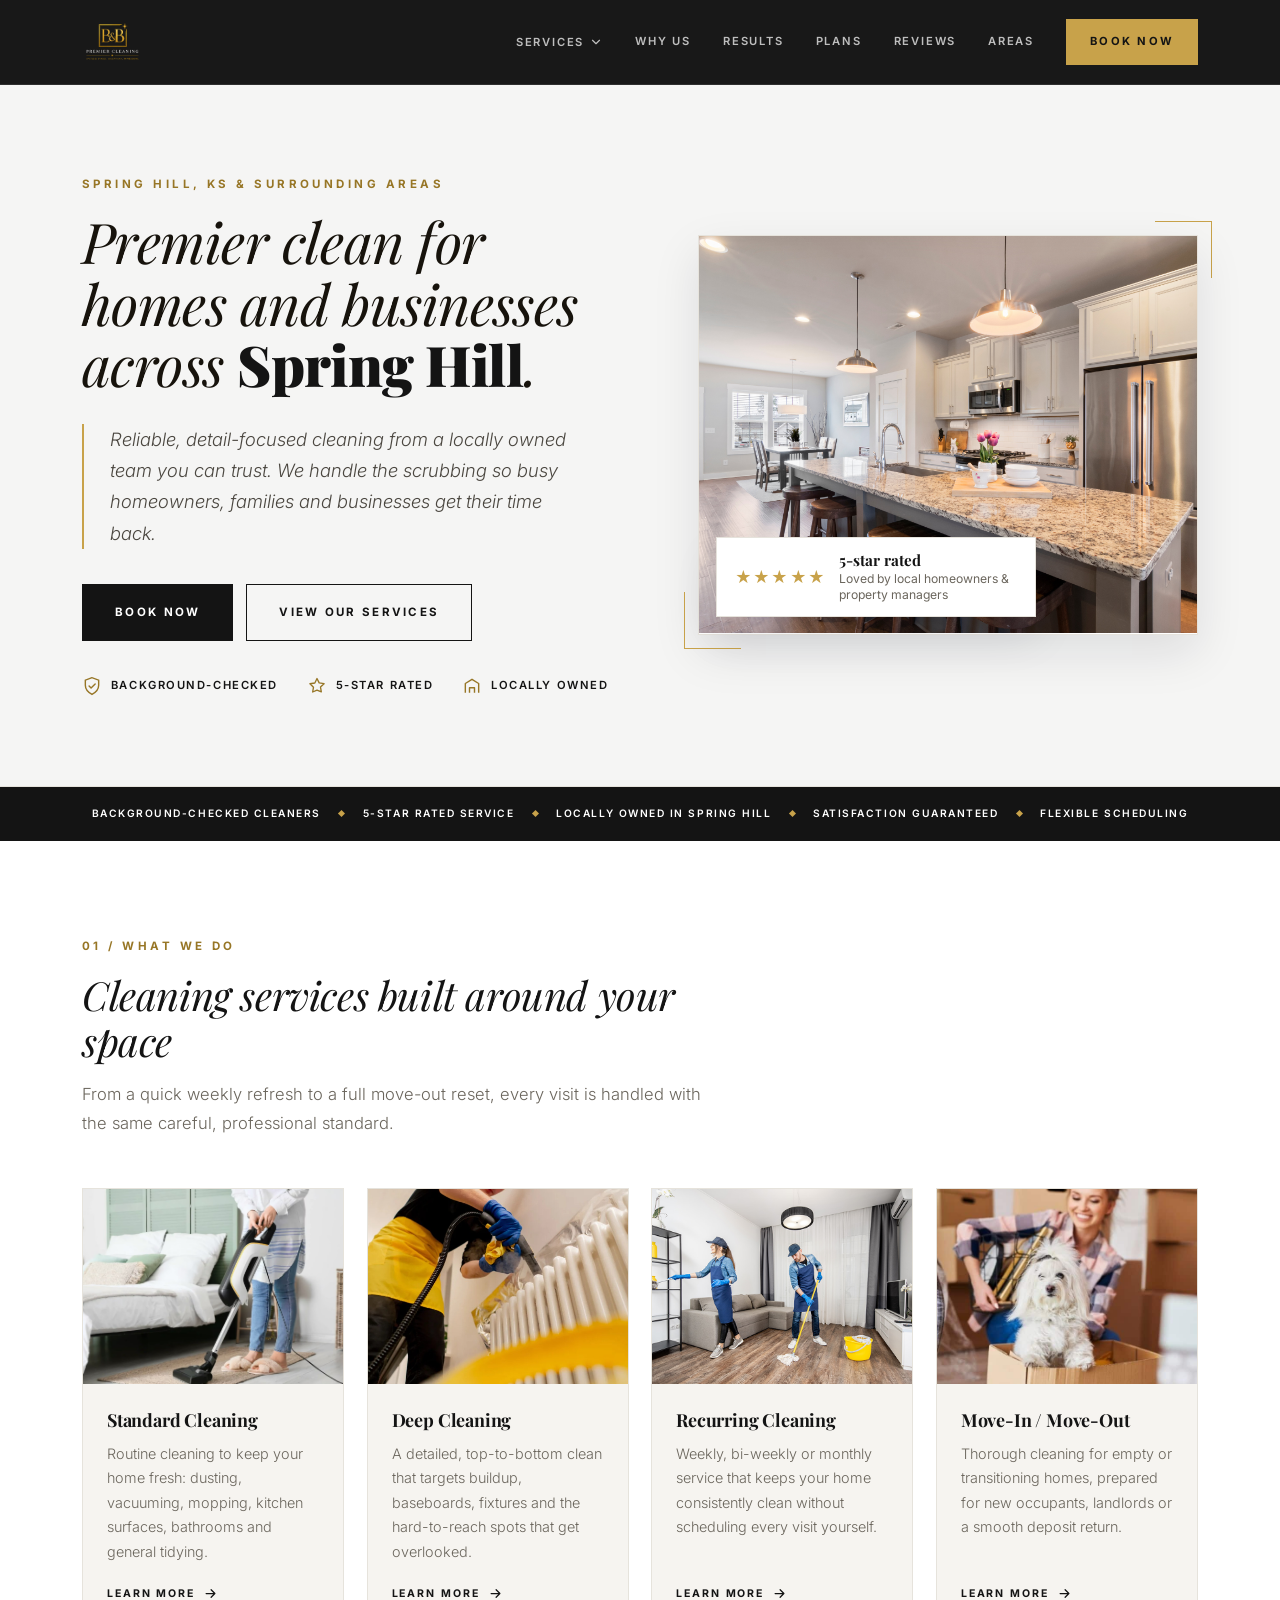
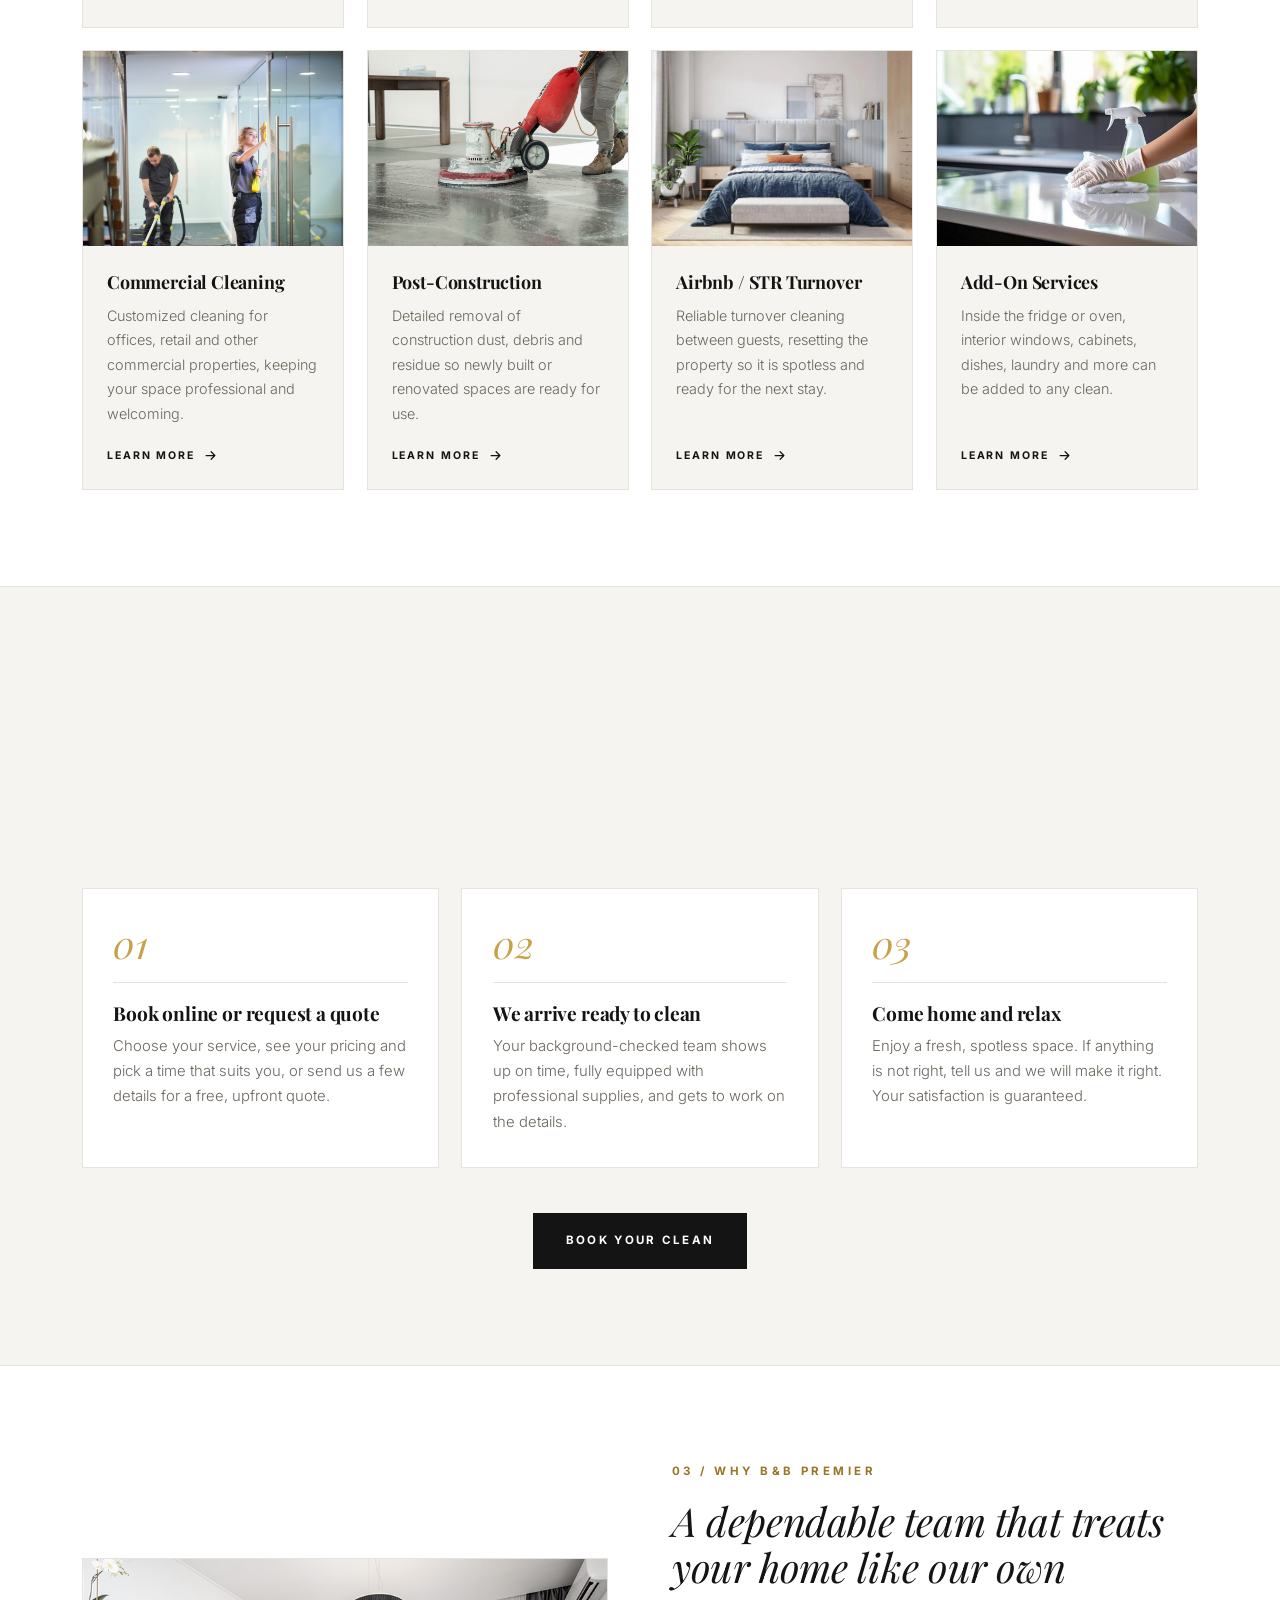
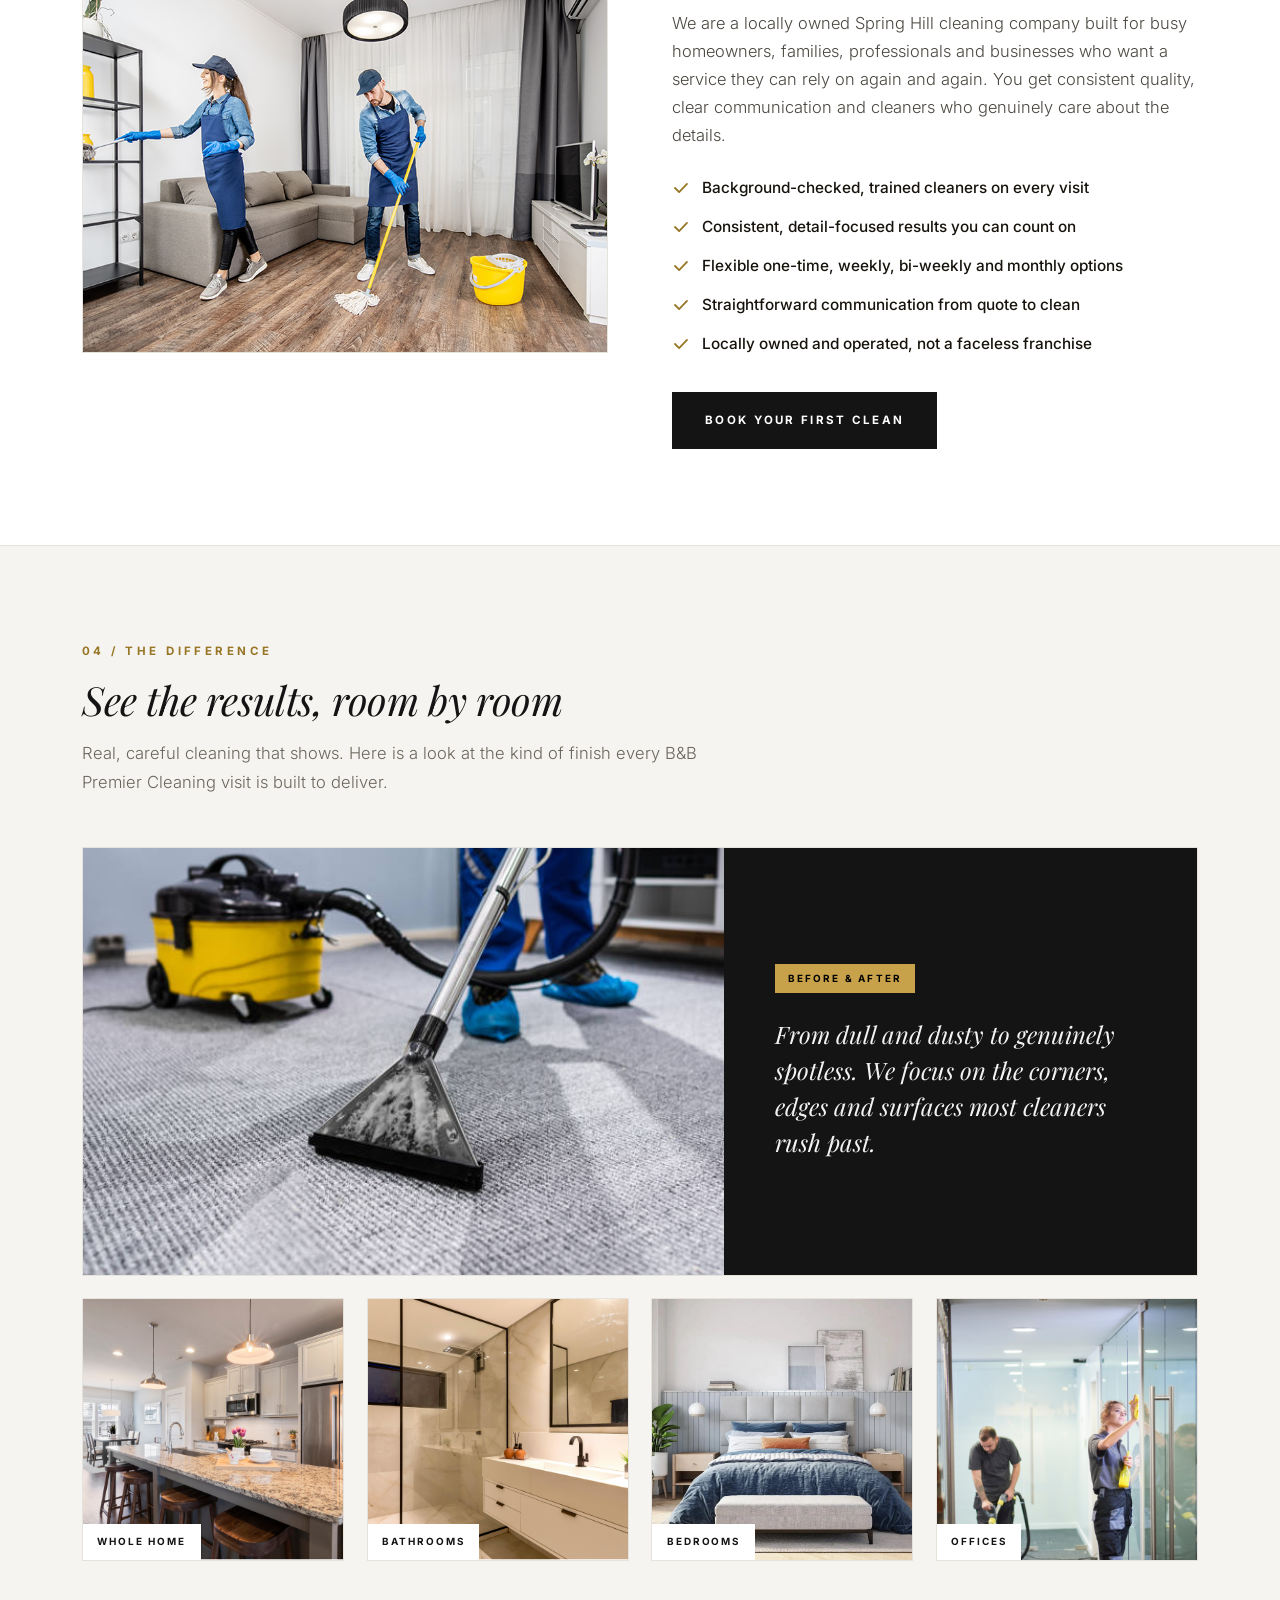
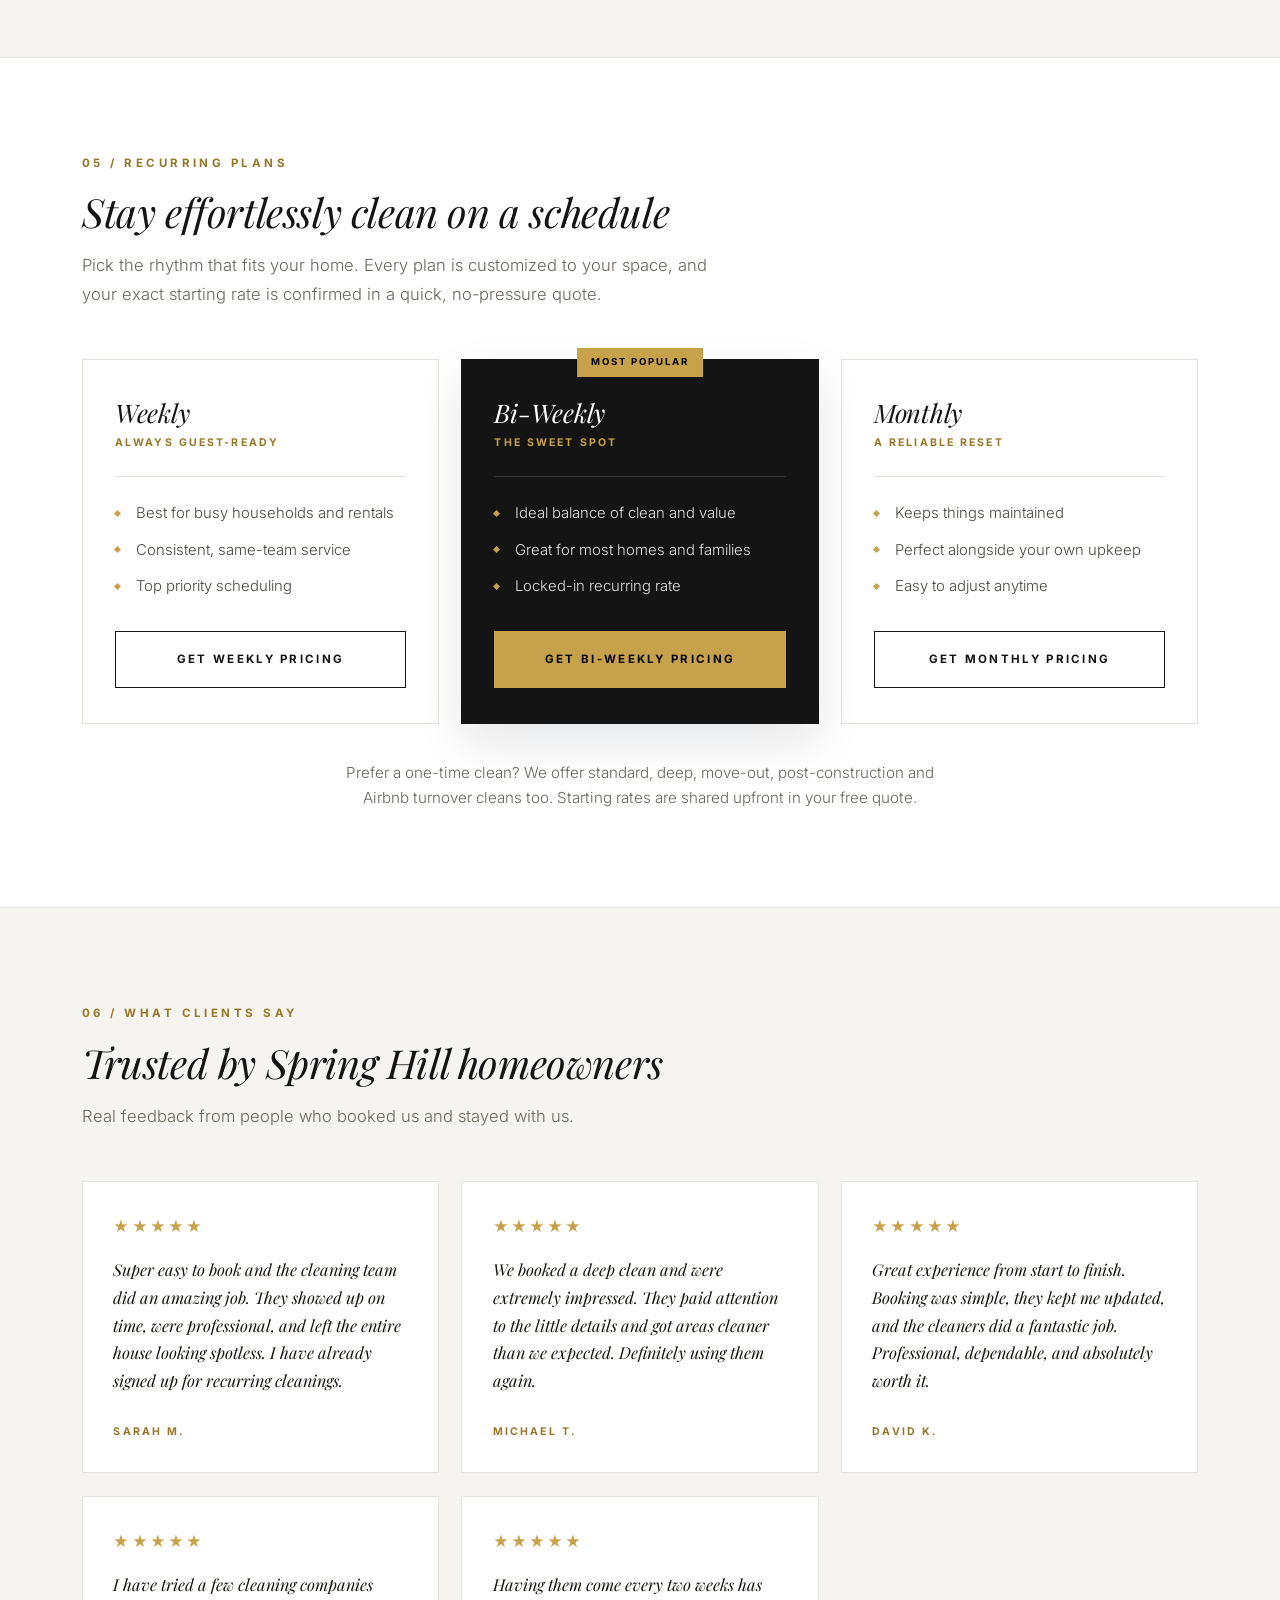
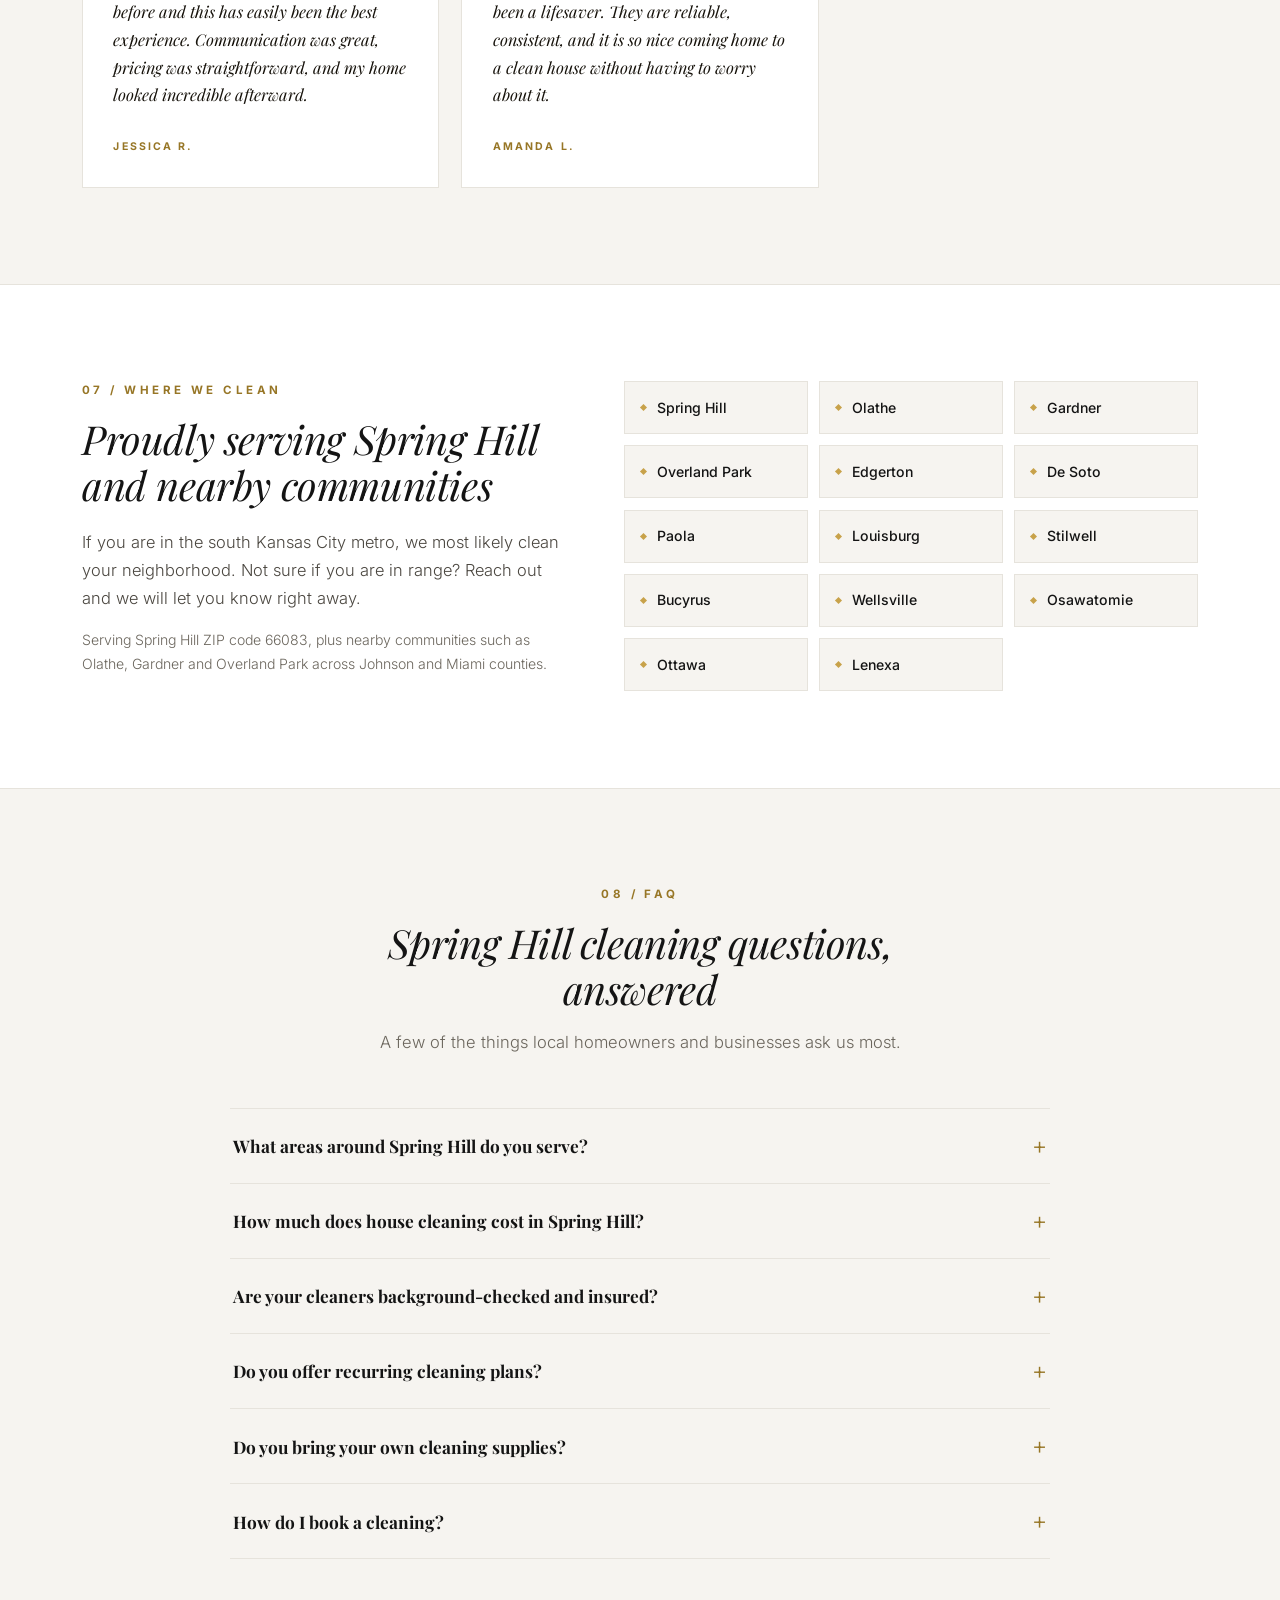
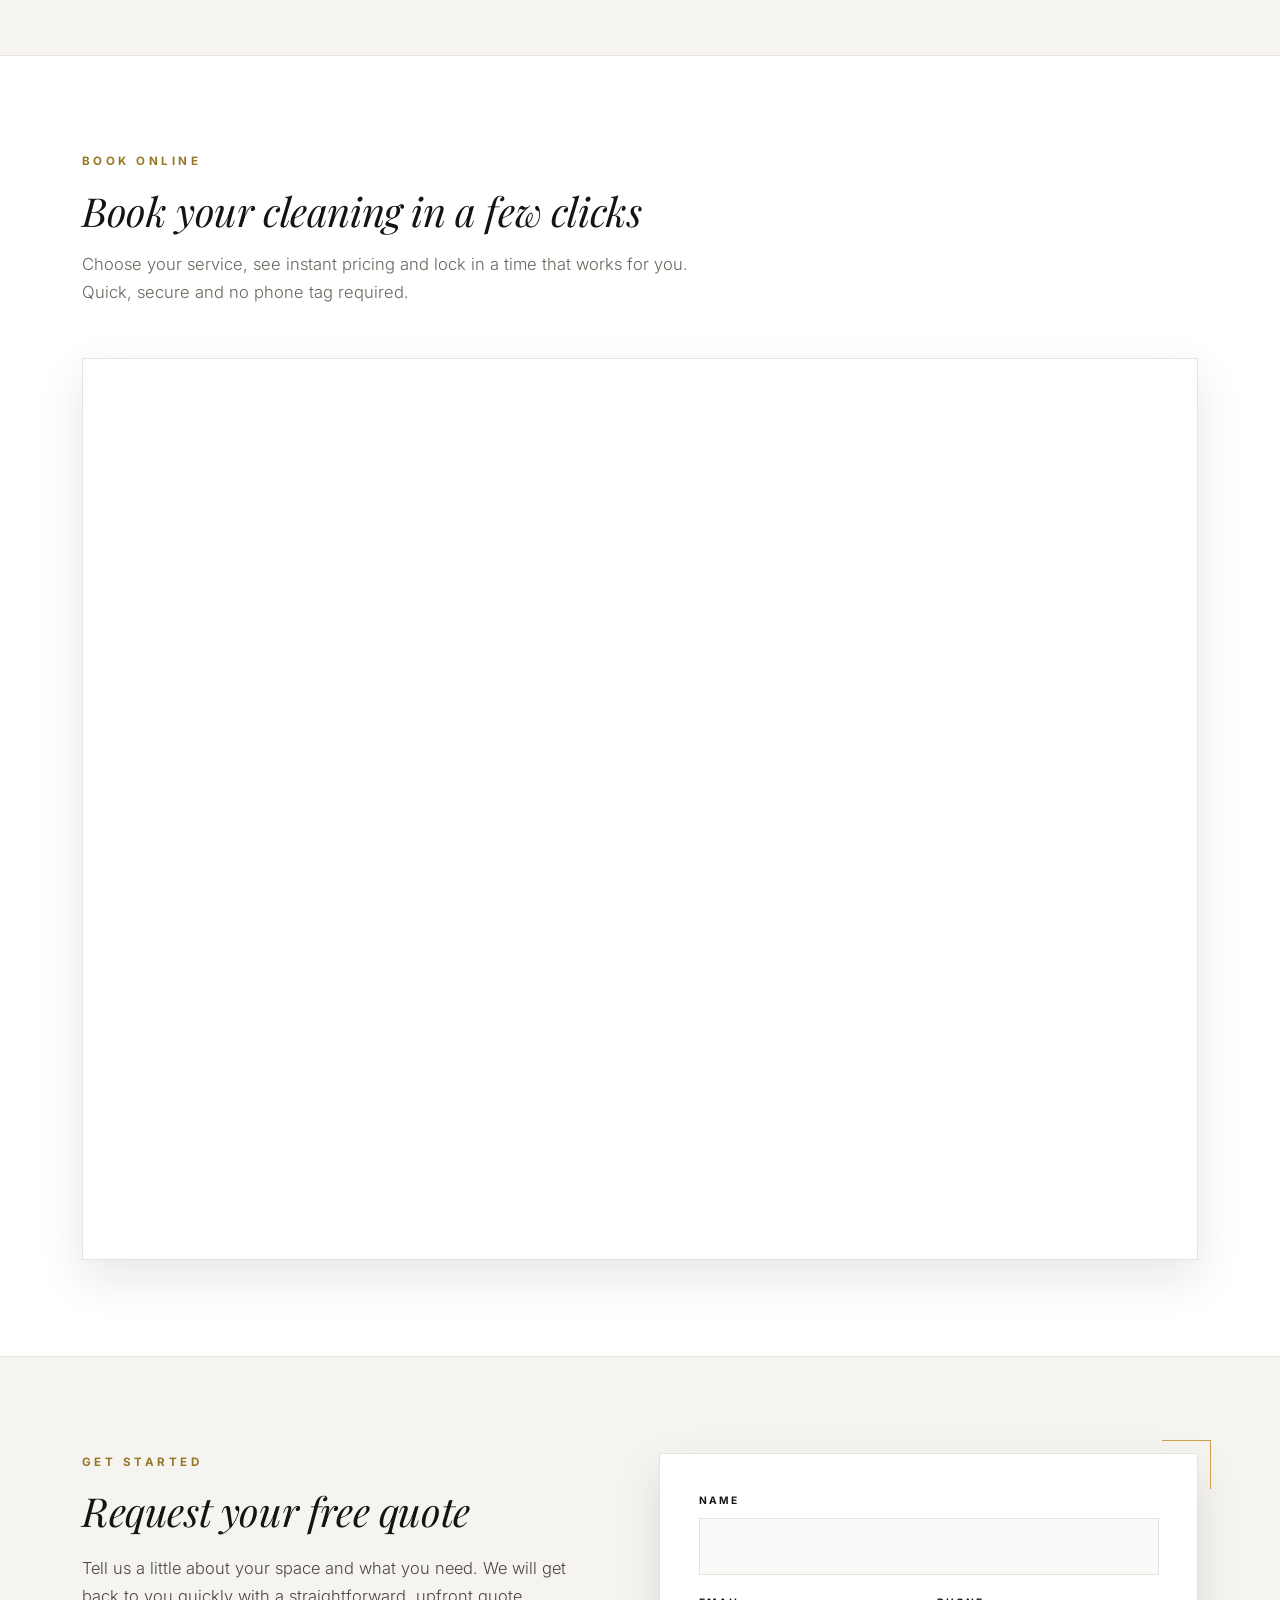
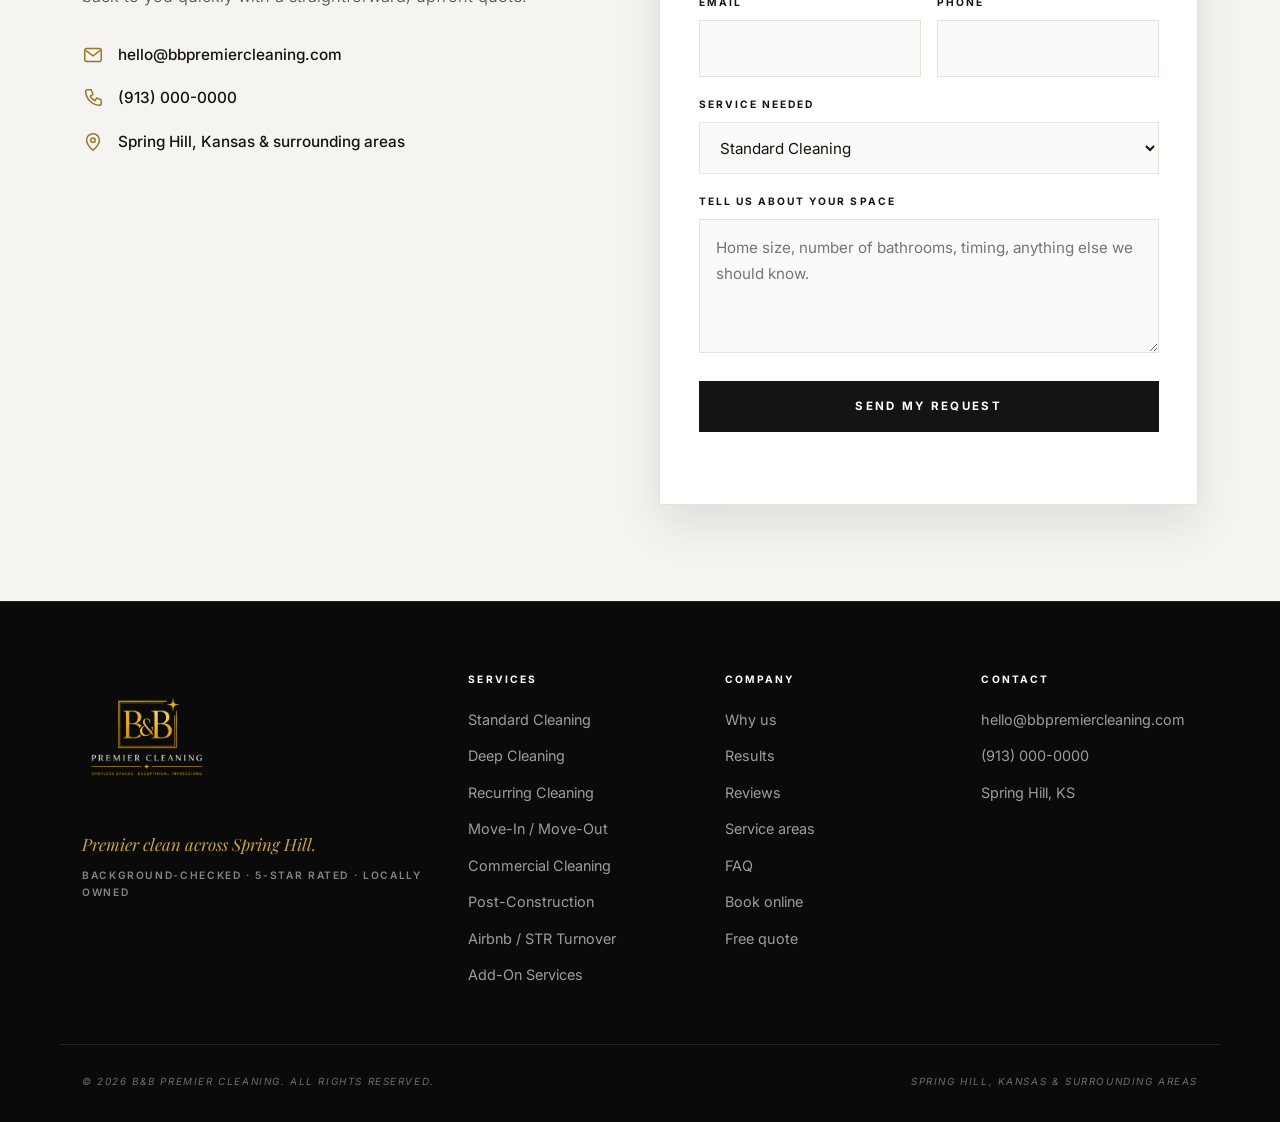
==== index.html @ 20af22be "Use transparent PNG logo, remove blend-mode workaround" ====
<!DOCTYPE html>
<html lang="en">
<head>
  <meta charset="UTF-8" />
  <meta name="viewport" content="width=device-width, initial-scale=1.0" />

  <!-- Primary SEO -->
  <title>House Cleaning Services in Spring Hill, KS | B&amp;B Premier Cleaning</title>
  <meta name="description" content="B&amp;B Premier Cleaning provides reliable house cleaning, deep cleaning, recurring, move-out and commercial cleaning across Spring Hill, KS and surrounding areas. Background-checked, 5-star rated and locally owned. Request a free quote." />
  <meta name="keywords" content="house cleaning service Spring Hill KS, home cleaning Spring Hill Kansas, maid service Spring Hill, deep cleaning, move out cleaning, recurring cleaning, commercial cleaning Spring Hill, Airbnb turnover cleaning, cleaning services near me" />
  <meta name="author" content="B&amp;B Premier Cleaning" />
  <meta name="robots" content="index, follow, max-image-preview:large, max-snippet:-1, max-video-preview:-1" />
  <meta name="googlebot" content="index, follow, max-image-preview:large, max-snippet:-1, max-video-preview:-1" />
  <link rel="canonical" href="https://bbpremiercleaning.com/" />
  <meta name="theme-color" content="#0a0a0a" />
  <meta name="apple-mobile-web-app-title" content="B&amp;B Premier Cleaning" />

  <!-- Performance hints -->
  <link rel="preload" as="image" href="assets/hero.png" fetchpriority="high" />
  <link rel="preconnect" href="https://bbpremiercleaning.bookingkoala.com" crossorigin />
  <link rel="dns-prefetch" href="https://bbpremiercleaning.bookingkoala.com" />
  <link rel="manifest" href="site.webmanifest" />

  <!-- Local / Geo SEO -->
  <meta name="geo.region" content="US-KS" />
  <meta name="geo.placename" content="Spring Hill, Kansas" />
  <meta name="geo.position" content="38.743900;-94.823600" />
  <meta name="ICBM" content="38.743900, -94.823600" />

  <!-- Open Graph -->
  <meta property="og:type" content="website" />
  <meta property="og:site_name" content="B&amp;B Premier Cleaning" />
  <meta property="og:title" content="House Cleaning Services in Spring Hill, KS | B&amp;B Premier Cleaning" />
  <meta property="og:description" content="Reliable, high-quality residential and commercial cleaning across Spring Hill, KS. Background-checked, 5-star rated, locally owned. Request your free quote today." />
  <meta property="og:url" content="https://bbpremiercleaning.com/" />
  <meta property="og:locale" content="en_US" />
  <meta property="og:image" content="https://bbpremiercleaning.com/assets/hero.png" />
  <meta property="og:image:type" content="image/png" />
  <meta property="og:image:width" content="1024" />
  <meta property="og:image:height" content="683" />
  <meta property="og:image:alt" content="A spotless, freshly cleaned open-plan kitchen in a Spring Hill, KS home." />

  <!-- Twitter -->
  <meta name="twitter:card" content="summary_large_image" />
  <meta name="twitter:title" content="House Cleaning Services in Spring Hill, KS | B&amp;B Premier Cleaning" />
  <meta name="twitter:description" content="Reliable residential and commercial cleaning across Spring Hill, KS. Background-checked, 5-star rated, locally owned." />
  <meta name="twitter:image" content="https://bbpremiercleaning.com/assets/hero.png" />

  <!-- Icons -->
  <link rel="icon" type="image/svg+xml" href="assets/favicon.svg" />
  <link rel="apple-touch-icon" href="assets/favicon.svg" />

  <!-- Fonts -->
  <link rel="preconnect" href="https://fonts.googleapis.com" />
  <link rel="preconnect" href="https://fonts.gstatic.com" crossorigin />
  <link href="https://fonts.googleapis.com/css2?family=Inter:wght@300;400;500;600;700&family=Playfair+Display:ital,wght@0,400;0,700;0,900;1,400;1,700&display=swap" rel="stylesheet" />

  <link rel="stylesheet" href="css/styles.css" />

  <!-- Structured data -->
  <script type="application/ld+json">
  {
    "@context": "https://schema.org",
    "@graph": [
      {
        "@type": "WebSite",
        "@id": "https://bbpremiercleaning.com/#website",
        "url": "https://bbpremiercleaning.com/",
        "name": "B&B Premier Cleaning",
        "inLanguage": "en-US",
        "publisher": { "@id": "https://bbpremiercleaning.com/#business" }
      },
      {
        "@type": ["HouseCleaningService", "LocalBusiness"],
        "@id": "https://bbpremiercleaning.com/#business",
        "name": "B&B Premier Cleaning",
        "image": "https://bbpremiercleaning.com/assets/hero.png",
        "logo": "https://bbpremiercleaning.com/assets/favicon.svg",
        "url": "https://bbpremiercleaning.com/",
        "email": "hello@bbpremiercleaning.com",
        "telephone": "+1-913-000-0000",
        "priceRange": "$$",
        "slogan": "Premier Clean, Every Time",
        "foundingDate": "2025",
        "currenciesAccepted": "USD",
        "paymentAccepted": "Cash, Credit Card",
        "description": "Reliable, high-quality residential and commercial cleaning services across Spring Hill, KS and surrounding areas. Background-checked, 5-star rated and locally owned.",
        "knowsAbout": ["House cleaning", "Deep cleaning", "Move-out cleaning", "Recurring cleaning", "Commercial cleaning", "Post-construction cleaning", "Airbnb turnover cleaning", "Maid service"],
        "address": {
          "@type": "PostalAddress",
          "addressLocality": "Spring Hill",
          "addressRegion": "KS",
          "postalCode": "66083",
          "addressCountry": "US"
        },
        "geo": {
          "@type": "GeoCoordinates",
          "latitude": 38.743900,
          "longitude": -94.823600
        },
        "serviceArea": {
          "@type": "GeoCircle",
          "geoMidpoint": { "@type": "GeoCoordinates", "latitude": 38.743900, "longitude": -94.823600 },
          "geoRadius": 40000
        },
        "areaServed": [
          { "@type": "City", "name": "Spring Hill", "sameAs": "https://en.wikipedia.org/wiki/Spring_Hill,_Kansas" },
          { "@type": "City", "name": "Olathe" },
          { "@type": "City", "name": "Gardner" },
          { "@type": "City", "name": "Overland Park" },
          { "@type": "City", "name": "Edgerton" },
          { "@type": "City", "name": "De Soto" },
          { "@type": "City", "name": "Paola" },
          { "@type": "City", "name": "Louisburg" },
          { "@type": "Place", "name": "Stilwell" },
          { "@type": "Place", "name": "Bucyrus" },
          { "@type": "City", "name": "Wellsville" },
          { "@type": "City", "name": "Osawatomie" },
          { "@type": "City", "name": "Ottawa" },
          { "@type": "City", "name": "Lenexa" }
        ],
        "openingHoursSpecification": [
          {
            "@type": "OpeningHoursSpecification",
            "dayOfWeek": ["Monday","Tuesday","Wednesday","Thursday","Friday","Saturday"],
            "opens": "08:00",
            "closes": "18:00"
          }
        ],
        "hasOfferCatalog": {
          "@type": "OfferCatalog",
          "name": "Cleaning Services",
          "itemListElement": [
            { "@type": "Offer", "itemOffered": { "@type": "Service", "name": "Standard Cleaning", "url": "https://bbpremiercleaning.com/services/standard-cleaning/" } },
            { "@type": "Offer", "itemOffered": { "@type": "Service", "name": "Deep Cleaning", "url": "https://bbpremiercleaning.com/services/deep-cleaning/" } },
            { "@type": "Offer", "itemOffered": { "@type": "Service", "name": "Recurring Cleaning", "url": "https://bbpremiercleaning.com/services/recurring-cleaning/" } },
            { "@type": "Offer", "itemOffered": { "@type": "Service", "name": "Move-In / Move-Out Cleaning", "url": "https://bbpremiercleaning.com/services/move-in-out-cleaning/" } },
            { "@type": "Offer", "itemOffered": { "@type": "Service", "name": "Commercial Cleaning", "url": "https://bbpremiercleaning.com/services/commercial-cleaning/" } },
            { "@type": "Offer", "itemOffered": { "@type": "Service", "name": "Post-Construction Cleaning", "url": "https://bbpremiercleaning.com/services/post-construction-cleaning/" } },
            { "@type": "Offer", "itemOffered": { "@type": "Service", "name": "Airbnb / STR Turnover Cleaning", "url": "https://bbpremiercleaning.com/services/airbnb-str-cleaning/" } },
            { "@type": "Offer", "itemOffered": { "@type": "Service", "name": "Add-On Services", "url": "https://bbpremiercleaning.com/services/add-on-services/" } }
          ]
        },
        "review": [
          { "@type": "Review", "author": { "@type": "Person", "name": "Sarah M." }, "reviewRating": { "@type": "Rating", "ratingValue": "5", "bestRating": "5" }, "reviewBody": "Super easy to book and the cleaning team did an amazing job. They showed up on time, were professional, and left the entire house looking spotless." },
          { "@type": "Review", "author": { "@type": "Person", "name": "Jessica R." }, "reviewRating": { "@type": "Rating", "ratingValue": "5", "bestRating": "5" }, "reviewBody": "The best experience I have had with a cleaning company. Communication was great, pricing was straightforward, and my home looked incredible afterward." },
          { "@type": "Review", "author": { "@type": "Person", "name": "Michael T." }, "reviewRating": { "@type": "Rating", "ratingValue": "5", "bestRating": "5" }, "reviewBody": "We booked a deep clean and were extremely impressed. They paid attention to the little details and got areas cleaner than we expected." }
        ]
      }
    ]
  }
  </script>

  <!-- Structured data: FAQ -->
  <script type="application/ld+json">
  {
    "@context": "https://schema.org",
    "@type": "FAQPage",
    "mainEntity": [
      {
        "@type": "Question",
        "name": "What areas around Spring Hill do you serve?",
        "acceptedAnswer": { "@type": "Answer", "text": "We serve Spring Hill and the surrounding south Kansas City metro, including Olathe, Gardner, Overland Park, Edgerton, De Soto, Paola, Louisburg, Stilwell, Bucyrus, Wellsville, Osawatomie, Ottawa and Lenexa. Not sure if you are in range? Reach out and we will confirm right away." }
      },
      {
        "@type": "Question",
        "name": "How much does house cleaning cost in Spring Hill?",
        "acceptedAnswer": { "@type": "Answer", "text": "Every home is different, so your price depends on the size of your space, its condition and how often you would like service. We provide a straightforward, upfront quote before we start, and recurring plans come with locked-in rates. Request a free quote to see your starting price." }
      },
      {
        "@type": "Question",
        "name": "Are your cleaners background-checked and insured?",
        "acceptedAnswer": { "@type": "Answer", "text": "Yes. B&B Premier Cleaning is locally owned and every cleaner is background-checked and trained. We treat your home and business with professional care on every visit." }
      },
      {
        "@type": "Question",
        "name": "Do you offer recurring cleaning plans?",
        "acceptedAnswer": { "@type": "Answer", "text": "Absolutely. We offer weekly, bi-weekly and monthly recurring plans, plus one-time standard, deep, move-in and move-out, post-construction and Airbnb turnover cleans." }
      },
      {
        "@type": "Question",
        "name": "Do you bring your own cleaning supplies?",
        "acceptedAnswer": { "@type": "Answer", "text": "Yes, our team arrives fully equipped with professional supplies and equipment. If you have specific product preferences, just let us know and we are happy to accommodate." }
      },
      {
        "@type": "Question",
        "name": "How do I book a cleaning?",
        "acceptedAnswer": { "@type": "Answer", "text": "You can book online in a few clicks using our booking tool, or request a free quote and we will get right back to you." }
      }
    ]
  }
  </script>
</head>

<body>
  <a class="skip-link" href="#main">Skip to content</a>

  <!-- ===== Header ===== -->
  <header class="site-header" id="top">
    <div class="wrap header-inner">
      <a class="brand" href="#top" aria-label="B&amp;B Premier Cleaning home">
        <img class="brand-logo" src="assets/logo.png" width="1254" height="1254" alt="B&amp;B Premier Cleaning logo" />
      </a>

      <nav class="nav" id="nav" aria-label="Primary">
        <div class="nav-item has-dropdown">
          <button type="button" class="nav-link" aria-haspopup="true" aria-expanded="false">
            Services
            <svg viewBox="0 0 24 24" aria-hidden="true"><path d="m6 9 6 6 6-6" fill="none" stroke="currentColor" stroke-width="2" stroke-linecap="round" stroke-linejoin="round"/></svg>
          </button>
          <div class="dropdown">
            <a class="dd-all" href="#services">All services</a>
            <a href="services/standard-cleaning/">Standard Cleaning</a>
            <a href="services/deep-cleaning/">Deep Cleaning</a>
            <a href="services/recurring-cleaning/">Recurring Cleaning</a>
            <a href="services/move-in-out-cleaning/">Move-In / Move-Out</a>
            <a href="services/commercial-cleaning/">Commercial Cleaning</a>
            <a href="services/post-construction-cleaning/">Post-Construction</a>
            <a href="services/airbnb-str-cleaning/">Airbnb / STR Turnover</a>
            <a href="services/add-on-services/">Add-On Services</a>
          </div>
        </div>
        <a href="#why">Why us</a>
        <a href="#results">Results</a>
        <a href="#plans">Plans</a>
        <a href="#reviews">Reviews</a>
        <a href="#areas">Areas</a>
        <a class="nav-cta" href="#book">Book now</a>
      </nav>

      <button class="nav-toggle" id="navToggle" aria-label="Open menu" aria-expanded="false" aria-controls="nav">
        <span></span><span></span><span></span>
      </button>
    </div>
  </header>

  <main id="main">

    <!-- ===== Hero ===== -->
    <section class="hero">
      <div class="hero-bg" aria-hidden="true"></div>
      <div class="wrap hero-grid">
        <div class="hero-copy">
          <p class="eyebrow">Spring Hill, KS &amp; surrounding areas</p>
          <h1>Premier clean for homes and businesses across <span class="hl">Spring Hill</span>.</h1>
          <p class="lead">Reliable, detail-focused cleaning from a locally owned team you can trust. We handle the scrubbing so busy homeowners, families and businesses get their time back.</p>
          <div class="hero-actions">
            <a class="btn btn-primary" href="#book">Book now</a>
            <a class="btn btn-ghost" href="#services">View our services</a>
          </div>
          <ul class="hero-trust">
            <li>
              <svg viewBox="0 0 24 24" aria-hidden="true"><path d="M12 2 4 5v6c0 5 3.4 8.5 8 11 4.6-2.5 8-6 8-11V5z" fill="none" stroke="currentColor" stroke-width="1.7"/><path d="m8.5 12 2.4 2.4L15.8 9.6" fill="none" stroke="currentColor" stroke-width="1.7" stroke-linecap="round" stroke-linejoin="round"/></svg>
              Background-checked
            </li>
            <li>
              <svg viewBox="0 0 24 24" aria-hidden="true"><path d="m12 3 2.6 5.3 5.9.9-4.3 4.1 1 5.8L12 16.9 6.8 19.2l1-5.8L3.5 9.3l5.9-.9z" fill="none" stroke="currentColor" stroke-width="1.6" stroke-linejoin="round"/></svg>
              5-star rated
            </li>
            <li>
              <svg viewBox="0 0 24 24" aria-hidden="true"><path d="M4 20V9l8-5 8 5v11" fill="none" stroke="currentColor" stroke-width="1.7" stroke-linejoin="round"/><path d="M9 20v-6h6v6" fill="none" stroke="currentColor" stroke-width="1.7" stroke-linejoin="round"/></svg>
              Locally owned
            </li>
          </ul>
        </div>

        <div class="hero-media">
          <div class="hero-media-frame">
            <img src="assets/hero.png" width="1024" height="683" alt="A spotless, freshly cleaned open-plan kitchen in a Spring Hill, KS home" fetchpriority="high" />
          </div>
          <div class="hero-badge">
            <span class="hero-badge-stars" aria-hidden="true">★★★★★</span>
            <div>
              <strong>5-star rated</strong>
              <span>Loved by local homeowners &amp; property managers</span>
            </div>
          </div>
        </div>
      </div>
    </section>

    <!-- ===== Marquee / trust bar ===== -->
    <div class="trustbar" aria-label="What you can count on">
      <div class="wrap trustbar-inner">
        <span>Background-Checked Cleaners</span>
        <span class="dot" aria-hidden="true"></span>
        <span>5-Star Rated Service</span>
        <span class="dot" aria-hidden="true"></span>
        <span>Locally Owned in Spring Hill</span>
        <span class="dot" aria-hidden="true"></span>
        <span>Satisfaction Guaranteed</span>
        <span class="dot" aria-hidden="true"></span>
        <span>Flexible Scheduling</span>
      </div>
    </div>

    <!-- ===== Services ===== -->
    <section class="section" id="services">
      <div class="wrap">
        <header class="section-head">
          <p class="eyebrow">01 / What we do</p>
          <h2>Cleaning services built around your space</h2>
          <p class="section-sub">From a quick weekly refresh to a full move-out reset, every visit is handled with the same careful, professional standard.</p>
        </header>

        <div class="cards">
          <a class="card" href="services/standard-cleaning/">
            <div class="card-media"><img src="assets/svc-standard.jpg" width="1281" height="852" alt="A cleaner vacuuming a bright, tidy bedroom" loading="lazy" /></div>
            <div class="card-body">
              <h3>Standard Cleaning</h3>
              <p>Routine cleaning to keep your home fresh: dusting, vacuuming, mopping, kitchen surfaces, bathrooms and general tidying.</p>
              <span class="card-link">Learn more <svg viewBox="0 0 24 24" aria-hidden="true"><path d="M5 12h14M13 6l6 6-6 6" fill="none" stroke="currentColor" stroke-width="2" stroke-linecap="round" stroke-linejoin="round"/></svg></span>
            </div>
          </a>
          <a class="card" href="services/deep-cleaning/">
            <div class="card-media"><img src="assets/svc-deep.jpg" width="1281" height="765" alt="A cleaner steam cleaning fixtures during a detailed deep clean" loading="lazy" /></div>
            <div class="card-body">
              <h3>Deep Cleaning</h3>
              <p>A detailed, top-to-bottom clean that targets buildup, baseboards, fixtures and the hard-to-reach spots that get overlooked.</p>
              <span class="card-link">Learn more <svg viewBox="0 0 24 24" aria-hidden="true"><path d="M5 12h14M13 6l6 6-6 6" fill="none" stroke="currentColor" stroke-width="2" stroke-linecap="round" stroke-linejoin="round"/></svg></span>
            </div>
          </a>
          <a class="card" href="services/recurring-cleaning/">
            <div class="card-media"><img src="assets/team.jpg" width="1024" height="574" alt="Two uniformed cleaners dusting and mopping a tidy living room" loading="lazy" /></div>
            <div class="card-body">
              <h3>Recurring Cleaning</h3>
              <p>Weekly, bi-weekly or monthly service that keeps your home consistently clean without scheduling every visit yourself.</p>
              <span class="card-link">Learn more <svg viewBox="0 0 24 24" aria-hidden="true"><path d="M5 12h14M13 6l6 6-6 6" fill="none" stroke="currentColor" stroke-width="2" stroke-linecap="round" stroke-linejoin="round"/></svg></span>
            </div>
          </a>
          <a class="card" href="services/move-in-out-cleaning/">
            <div class="card-media"><img src="assets/svc-moving.jpg" width="600" height="600" alt="A cleaner preparing an empty home for its next occupants" loading="lazy" /></div>
            <div class="card-body">
              <h3>Move-In / Move-Out</h3>
              <p>Thorough cleaning for empty or transitioning homes, prepared for new occupants, landlords or a smooth deposit return.</p>
              <span class="card-link">Learn more <svg viewBox="0 0 24 24" aria-hidden="true"><path d="M5 12h14M13 6l6 6-6 6" fill="none" stroke="currentColor" stroke-width="2" stroke-linecap="round" stroke-linejoin="round"/></svg></span>
            </div>
          </a>
          <a class="card" href="services/commercial-cleaning/">
            <div class="card-media"><img src="assets/gallery-office.png" width="1080" height="720" alt="A commercial cleaning team detailing a modern office" loading="lazy" /></div>
            <div class="card-body">
              <h3>Commercial Cleaning</h3>
              <p>Customized cleaning for offices, retail and other commercial properties, keeping your space professional and welcoming.</p>
              <span class="card-link">Learn more <svg viewBox="0 0 24 24" aria-hidden="true"><path d="M5 12h14M13 6l6 6-6 6" fill="none" stroke="currentColor" stroke-width="2" stroke-linecap="round" stroke-linejoin="round"/></svg></span>
            </div>
          </a>
          <a class="card" href="services/post-construction-cleaning/">
            <div class="card-media"><img src="assets/svc-construction.jpg" width="2048" height="1365" alt="A cleaner clearing dust and debris after a renovation" loading="lazy" /></div>
            <div class="card-body">
              <h3>Post-Construction</h3>
              <p>Detailed removal of construction dust, debris and residue so newly built or renovated spaces are ready for use.</p>
              <span class="card-link">Learn more <svg viewBox="0 0 24 24" aria-hidden="true"><path d="M5 12h14M13 6l6 6-6 6" fill="none" stroke="currentColor" stroke-width="2" stroke-linecap="round" stroke-linejoin="round"/></svg></span>
            </div>
          </a>
          <a class="card" href="services/airbnb-str-cleaning/">
            <div class="card-media"><img src="assets/gallery-bed.jpg" width="1290" height="862" alt="A freshly made, guest-ready bedroom with natural light" loading="lazy" /></div>
            <div class="card-body">
              <h3>Airbnb / STR Turnover</h3>
              <p>Reliable turnover cleaning between guests, resetting the property so it is spotless and ready for the next stay.</p>
              <span class="card-link">Learn more <svg viewBox="0 0 24 24" aria-hidden="true"><path d="M5 12h14M13 6l6 6-6 6" fill="none" stroke="currentColor" stroke-width="2" stroke-linecap="round" stroke-linejoin="round"/></svg></span>
            </div>
          </a>
          <a class="card" href="services/add-on-services/">
            <div class="card-media"><img src="assets/svc-addon.jpg" width="625" height="350" alt="A gloved cleaner wiping down a gleaming kitchen counter" loading="lazy" /></div>
            <div class="card-body">
              <h3>Add-On Services</h3>
              <p>Inside the fridge or oven, interior windows, cabinets, dishes, laundry and more can be added to any clean.</p>
              <span class="card-link">Learn more <svg viewBox="0 0 24 24" aria-hidden="true"><path d="M5 12h14M13 6l6 6-6 6" fill="none" stroke="currentColor" stroke-width="2" stroke-linecap="round" stroke-linejoin="round"/></svg></span>
            </div>
          </a>
        </div>
      </div>
    </section>

    <!-- ===== How it works ===== -->
    <section class="section section-alt" id="how">
      <div class="wrap">
        <header class="section-head">
          <p class="eyebrow">02 / How it works</p>
          <h2>A cleaner space in three simple steps</h2>
          <p class="section-sub">No phone tag and no guesswork. Booking takes a couple of minutes, and we handle everything from there.</p>
        </header>

        <ol class="steps">
          <li class="step">
            <h3>Book online or request a quote</h3>
            <p>Choose your service, see your pricing and pick a time that suits you, or send us a few details for a free, upfront quote.</p>
          </li>
          <li class="step">
            <h3>We arrive ready to clean</h3>
            <p>Your background-checked team shows up on time, fully equipped with professional supplies, and gets to work on the details.</p>
          </li>
          <li class="step">
            <h3>Come home and relax</h3>
            <p>Enjoy a fresh, spotless space. If anything is not right, tell us and we will make it right. Your satisfaction is guaranteed.</p>
          </li>
        </ol>
        <div class="steps-cta"><a class="btn btn-primary" href="#book">Book your clean</a></div>
      </div>
    </section>

    <!-- ===== Why us / about ===== -->
    <section class="section" id="why">
      <div class="wrap why-grid">
        <div class="why-media">
          <img src="assets/team.jpg" width="1200" height="675" alt="Two uniformed B&amp;B Premier Cleaning cleaners dusting and mopping a tidy living room" loading="lazy" />
        </div>
        <div class="why-copy">
          <p class="eyebrow">03 / Why B&amp;B Premier</p>
          <h2>A dependable team that treats your home like our own</h2>
          <p>We are a locally owned Spring Hill cleaning company built for busy homeowners, families, professionals and businesses who want a service they can rely on again and again. You get consistent quality, clear communication and cleaners who genuinely care about the details.</p>
          <ul class="checks">
            <li>Background-checked, trained cleaners on every visit</li>
            <li>Consistent, detail-focused results you can count on</li>
            <li>Flexible one-time, weekly, bi-weekly and monthly options</li>
            <li>Straightforward communication from quote to clean</li>
            <li>Locally owned and operated, not a faceless franchise</li>
          </ul>
          <a class="btn btn-primary" href="#book">Book your first clean</a>
        </div>
      </div>
    </section>

    <!-- ===== Results / before & after ===== -->
    <!-- Client tip: swap the images below with your own before/after job photos when ready. -->
    <section class="section section-alt" id="results">
      <div class="wrap">
        <header class="section-head">
          <p class="eyebrow">04 / The difference</p>
          <h2>See the results, room by room</h2>
          <p class="section-sub">Real, careful cleaning that shows. Here is a look at the kind of finish every B&amp;B Premier Cleaning visit is built to deliver.</p>
        </header>

        <div class="results-feature">
          <img src="assets/results.jpg" width="1200" height="800" alt="A professional vacuum leaving a bright, clean stripe across a carpet, showing the before and after difference" loading="lazy" />
          <div class="results-caption">
            <span class="tag">Before &amp; after</span>
            <p>From dull and dusty to genuinely spotless. We focus on the corners, edges and surfaces most cleaners rush past.</p>
          </div>
        </div>

        <div class="gallery">
          <figure><img src="assets/gallery-home.png" width="1024" height="683" alt="A spotless open-plan kitchen and living area in a Spring Hill, KS home" loading="lazy" /><figcaption>Whole home</figcaption></figure>
          <figure><img src="assets/gallery-bath.png" width="1024" height="683" alt="A sparkling clean bathroom with a glass shower and clear counters" loading="lazy" /><figcaption>Bathrooms</figcaption></figure>
          <figure><img src="assets/gallery-bed.jpg" width="1024" height="683" alt="A freshly cleaned, neatly made bedroom with natural light" loading="lazy" /><figcaption>Bedrooms</figcaption></figure>
          <figure><img src="assets/gallery-office.png" width="1024" height="683" alt="A commercial cleaning team detailing a modern office space" loading="lazy" /><figcaption>Offices</figcaption></figure>
        </div>
      </div>
    </section>

    <!-- ===== Recurring plans ===== -->
    <section class="section" id="plans">
      <div class="wrap">
        <header class="section-head">
          <p class="eyebrow">05 / Recurring plans</p>
          <h2>Stay effortlessly clean on a schedule</h2>
          <p class="section-sub">Pick the rhythm that fits your home. Every plan is customized to your space, and your exact starting rate is confirmed in a quick, no-pressure quote.</p>
        </header>

        <div class="plans">
          <article class="plan">
            <h3>Weekly</h3>
            <p class="plan-tag">Always guest-ready</p>
            <ul>
              <li>Best for busy households and rentals</li>
              <li>Consistent, same-team service</li>
              <li>Top priority scheduling</li>
            </ul>
            <a class="btn btn-ghost" href="#book">Get weekly pricing</a>
          </article>

          <article class="plan plan-featured">
            <span class="plan-flag">Most popular</span>
            <h3>Bi-Weekly</h3>
            <p class="plan-tag">The sweet spot</p>
            <ul>
              <li>Ideal balance of clean and value</li>
              <li>Great for most homes and families</li>
              <li>Locked-in recurring rate</li>
            </ul>
            <a class="btn btn-primary" href="#book">Get bi-weekly pricing</a>
          </article>

          <article class="plan">
            <h3>Monthly</h3>
            <p class="plan-tag">A reliable reset</p>
            <ul>
              <li>Keeps things maintained</li>
              <li>Perfect alongside your own upkeep</li>
              <li>Easy to adjust anytime</li>
            </ul>
            <a class="btn btn-ghost" href="#book">Get monthly pricing</a>
          </article>
        </div>
        <p class="plans-note">Prefer a one-time clean? We offer standard, deep, move-out, post-construction and Airbnb turnover cleans too. Starting rates are shared upfront in your free quote.</p>
      </div>
    </section>

    <!-- ===== Reviews ===== -->
    <section class="section section-alt" id="reviews">
      <div class="wrap">
        <header class="section-head">
          <p class="eyebrow">06 / What clients say</p>
          <h2>Trusted by Spring Hill homeowners</h2>
          <p class="section-sub">Real feedback from people who booked us and stayed with us.</p>
        </header>

        <div class="reviews">
          <blockquote class="review">
            <span class="stars" aria-label="5 out of 5 stars">★★★★★</span>
            <p>Super easy to book and the cleaning team did an amazing job. They showed up on time, were professional, and left the entire house looking spotless. I have already signed up for recurring cleanings.</p>
            <cite>Sarah M.</cite>
          </blockquote>

          <blockquote class="review">
            <span class="stars" aria-label="5 out of 5 stars">★★★★★</span>
            <p>I have tried a few cleaning companies before and this has easily been the best experience. Communication was great, pricing was straightforward, and my home looked incredible afterward.</p>
            <cite>Jessica R.</cite>
          </blockquote>

          <blockquote class="review">
            <span class="stars" aria-label="5 out of 5 stars">★★★★★</span>
            <p>We booked a deep clean and were extremely impressed. They paid attention to the little details and got areas cleaner than we expected. Definitely using them again.</p>
            <cite>Michael T.</cite>
          </blockquote>

          <blockquote class="review">
            <span class="stars" aria-label="5 out of 5 stars">★★★★★</span>
            <p>Having them come every two weeks has been a lifesaver. They are reliable, consistent, and it is so nice coming home to a clean house without having to worry about it.</p>
            <cite>Amanda L.</cite>
          </blockquote>

          <blockquote class="review">
            <span class="stars" aria-label="5 out of 5 stars">★★★★★</span>
            <p>Great experience from start to finish. Booking was simple, they kept me updated, and the cleaners did a fantastic job. Professional, dependable, and absolutely worth it.</p>
            <cite>David K.</cite>
          </blockquote>
        </div>
      </div>
    </section>

    <!-- ===== Service areas ===== -->
    <section class="section" id="areas">
      <div class="wrap areas-grid">
        <div class="areas-copy">
          <p class="eyebrow">07 / Where we clean</p>
          <h2>Proudly serving Spring Hill and nearby communities</h2>
          <p>If you are in the south Kansas City metro, we most likely clean your neighborhood. Not sure if you are in range? Reach out and we will let you know right away.</p>
          <p class="areas-zips">Serving Spring Hill ZIP code 66083, plus nearby communities such as Olathe, Gardner and Overland Park across Johnson and Miami counties.</p>
        </div>
        <ul class="areas-list">
          <li>Spring Hill</li>
          <li>Olathe</li>
          <li>Gardner</li>
          <li>Overland Park</li>
          <li>Edgerton</li>
          <li>De Soto</li>
          <li>Paola</li>
          <li>Louisburg</li>
          <li>Stilwell</li>
          <li>Bucyrus</li>
          <li>Wellsville</li>
          <li>Osawatomie</li>
          <li>Ottawa</li>
          <li>Lenexa</li>
        </ul>
      </div>
    </section>

    <!-- ===== FAQ ===== -->
    <section class="section section-alt faq" id="faq">
      <div class="wrap">
        <header class="section-head">
          <p class="eyebrow">08 / FAQ</p>
          <h2>Spring Hill cleaning questions, answered</h2>
          <p class="section-sub">A few of the things local homeowners and businesses ask us most.</p>
        </header>
        <div class="faq-list">
          <details class="faq-item">
            <summary>What areas around Spring Hill do you serve?</summary>
            <div class="faq-a"><p>We serve Spring Hill and the surrounding south Kansas City metro, including Olathe, Gardner, Overland Park, Edgerton, De Soto, Paola, Louisburg, Stilwell, Bucyrus, Wellsville, Osawatomie, Ottawa and Lenexa. Not sure if you are in range? Reach out and we will confirm right away.</p></div>
          </details>
          <details class="faq-item">
            <summary>How much does house cleaning cost in Spring Hill?</summary>
            <div class="faq-a"><p>Every home is different, so your price depends on the size of your space, its condition and how often you would like service. We provide a straightforward, upfront quote before we start, and recurring plans come with locked-in rates. Request a free quote to see your starting price.</p></div>
          </details>
          <details class="faq-item">
            <summary>Are your cleaners background-checked and insured?</summary>
            <div class="faq-a"><p>Yes. B&amp;B Premier Cleaning is locally owned and every cleaner is background-checked and trained. We treat your home and business with professional care on every visit.</p></div>
          </details>
          <details class="faq-item">
            <summary>Do you offer recurring cleaning plans?</summary>
            <div class="faq-a"><p>Absolutely. We offer weekly, bi-weekly and monthly recurring plans, plus one-time standard, deep, move-in and move-out, post-construction and Airbnb turnover cleans.</p></div>
          </details>
          <details class="faq-item">
            <summary>Do you bring your own cleaning supplies?</summary>
            <div class="faq-a"><p>Yes, our team arrives fully equipped with professional supplies and equipment. If you have specific product preferences, just let us know and we are happy to accommodate.</p></div>
          </details>
          <details class="faq-item">
            <summary>How do I book a cleaning?</summary>
            <div class="faq-a"><p>You can book online in a few clicks using our booking tool, or request a free quote and we will get right back to you.</p></div>
          </details>
        </div>
      </div>
    </section>

    <!-- ===== Book online (BookingKoala embed) ===== -->
    <section class="section booking" id="book">
      <div class="wrap">
        <header class="section-head">
          <p class="eyebrow">Book online</p>
          <h2>Book your cleaning in a few clicks</h2>
          <p class="section-sub">Choose your service, see instant pricing and lock in a time that works for you. Quick, secure and no phone tag required.</p>
        </header>
        <div class="booking-embed">
          <!-- BookingKoala booknow embed. embed.js is intentionally NOT included on the
               parent page: no iframe-resizer runs, so nothing enlarges the frame or forces
               scrolling="no". The iframe uses a fixed viewport height and its own internal
               scrolling (scrolling="yes"), so the booking app and its modals behave exactly
               like opening the booknow URL directly in a browser tab. -->
          <iframe
            class="booking-frame"
            src="https://bbpremiercleaning.bookingkoala.com/booknow?embed=true"
            title="Book a cleaning with B&amp;B Premier Cleaning"
            scrolling="yes"
            loading="lazy"></iframe>
        </div>
      </div>
    </section>

    <!-- ===== Contact / CTA ===== -->
    <section class="section contact" id="contact">
      <div class="wrap contact-grid">
        <div class="contact-copy">
          <p class="eyebrow">Get started</p>
          <h2>Request your free quote</h2>
          <p>Tell us a little about your space and what you need. We will get back to you quickly with a straightforward, upfront quote.</p>
          <ul class="contact-info">
            <li>
              <svg viewBox="0 0 24 24" aria-hidden="true"><rect x="3" y="5" width="18" height="14" rx="2" fill="none" stroke="currentColor" stroke-width="1.6"/><path d="m4 7 8 6 8-6" fill="none" stroke="currentColor" stroke-width="1.6"/></svg>
              <a href="mailto:hello@bbpremiercleaning.com">hello@bbpremiercleaning.com</a>
            </li>
            <li>
              <svg viewBox="0 0 24 24" aria-hidden="true"><path d="M6 3h4l2 5-3 2a12 12 0 0 0 5 5l2-3 5 2v4a2 2 0 0 1-2 2A16 16 0 0 1 4 5a2 2 0 0 1 2-2z" fill="none" stroke="currentColor" stroke-width="1.6" stroke-linejoin="round"/></svg>
              <!-- Client: replace with your business phone number -->
              <a href="tel:+19130000000">(913) 000-0000</a>
            </li>
            <li>
              <svg viewBox="0 0 24 24" aria-hidden="true"><path d="M12 21s7-6.3 7-11a7 7 0 1 0-14 0c0 4.7 7 11 7 11z" fill="none" stroke="currentColor" stroke-width="1.6"/><circle cx="12" cy="10" r="2.4" fill="none" stroke="currentColor" stroke-width="1.6"/></svg>
              Spring Hill, Kansas &amp; surrounding areas
            </li>
          </ul>
        </div>

        <!-- Client: to receive submissions by email without code, create a free Formspree form
             and set action to your endpoint, e.g. action="https://formspree.io/f/xxxxxxx" method="POST".
             Until then, the form opens the visitor's email app pre-filled. -->
        <form class="quote-form" id="quoteForm" novalidate>
          <div class="field">
            <label for="name">Name</label>
            <input type="text" id="name" name="name" autocomplete="name" required />
          </div>
          <div class="field-row">
            <div class="field">
              <label for="email">Email</label>
              <input type="email" id="email" name="email" autocomplete="email" required />
            </div>
            <div class="field">
              <label for="phone">Phone</label>
              <input type="tel" id="phone" name="phone" autocomplete="tel" />
            </div>
          </div>
          <div class="field">
            <label for="service">Service needed</label>
            <select id="service" name="service">
              <option>Standard Cleaning</option>
              <option>Deep Cleaning</option>
              <option>Recurring Cleaning</option>
              <option>Move-In / Move-Out</option>
              <option>Commercial Cleaning</option>
              <option>Post-Construction</option>
              <option>Airbnb / STR Turnover</option>
              <option>Not sure yet</option>
            </select>
          </div>
          <div class="field">
            <label for="message">Tell us about your space</label>
            <textarea id="message" name="message" rows="4" placeholder="Home size, number of bathrooms, timing, anything else we should know."></textarea>
          </div>
          <button type="submit" class="btn btn-primary btn-block">Send my request</button>
          <p class="form-status" id="formStatus" role="status" aria-live="polite"></p>
        </form>
      </div>
    </section>
  </main>

  <!-- ===== Footer ===== -->
  <footer class="site-footer">
    <div class="wrap footer-grid">
      <div class="footer-brand">
        <a class="brand brand-light" href="#top" aria-label="B&amp;B Premier Cleaning home">
          <img class="brand-logo" src="assets/logo.png" width="1254" height="1254" alt="B&amp;B Premier Cleaning logo" />
        </a>
        <p class="footer-slogan">Premier clean across Spring Hill.</p>
        <p class="footer-badges">Background-checked &middot; 5-star rated &middot; Locally owned</p>
      </div>

      <div class="footer-col">
        <h4>Services</h4>
        <ul>
          <li><a href="services/standard-cleaning/">Standard Cleaning</a></li>
          <li><a href="services/deep-cleaning/">Deep Cleaning</a></li>
          <li><a href="services/recurring-cleaning/">Recurring Cleaning</a></li>
          <li><a href="services/move-in-out-cleaning/">Move-In / Move-Out</a></li>
          <li><a href="services/commercial-cleaning/">Commercial Cleaning</a></li>
          <li><a href="services/post-construction-cleaning/">Post-Construction</a></li>
          <li><a href="services/airbnb-str-cleaning/">Airbnb / STR Turnover</a></li>
          <li><a href="services/add-on-services/">Add-On Services</a></li>
        </ul>
      </div>

      <div class="footer-col">
        <h4>Company</h4>
        <ul>
          <li><a href="#why">Why us</a></li>
          <li><a href="#results">Results</a></li>
          <li><a href="#reviews">Reviews</a></li>
          <li><a href="#areas">Service areas</a></li>
          <li><a href="#faq">FAQ</a></li>
          <li><a href="#book">Book online</a></li>
          <li><a href="#contact">Free quote</a></li>
        </ul>
      </div>

      <div class="footer-col">
        <h4>Contact</h4>
        <ul>
          <li><a href="mailto:hello@bbpremiercleaning.com">hello@bbpremiercleaning.com</a></li>
          <li><a href="tel:+19130000000">(913) 000-0000</a></li>
          <li>Spring Hill, KS</li>
        </ul>
      </div>
    </div>
    <div class="wrap footer-bottom">
      <p>&copy; <span id="year">2026</span> B&amp;B Premier Cleaning. All rights reserved.</p>
      <p>Spring Hill, Kansas &amp; surrounding areas</p>
    </div>
  </footer>

  <a href="#top" class="to-top" id="toTop" aria-label="Back to top">
    <svg viewBox="0 0 24 24" aria-hidden="true"><path d="m6 15 6-6 6 6" fill="none" stroke="currentColor" stroke-width="2" stroke-linecap="round" stroke-linejoin="round"/></svg>
  </a>

  <script src="js/main.js"></script>
</body>
</html>
---- css/styles.css ----
/* ============================================================
   B&B Premier Cleaning
   Design: Style 3 (editorial). Premium black #0a0a0a + warm gold #c8a24a,
   stone neutrals, square edges. Dark header/footer to match the logo.
   Fonts: Playfair Display (headings), Inter (body)
   ============================================================ */

:root {
  --brand: #141414;
  --brand-700: #0f0f0f;
  --brand-900: #000000;
  --ink: #17130c;
  --body: #4b4740;
  --muted: #6b665d;
  --paper: #ffffff;
  --mist: #f6f4f0;
  --mist-2: #eceae4;
  --line: #e6e3dc;
  --gold: #c8a24a;
  --gold-ink: #977626;
  --gold-soft: #f7f0e0;
  --surface: #0a0a0a;
  --surface-line: rgba(255, 255, 255, .1);

  --radius: 2px;
  --radius-lg: 2px;
  --shadow-sm: 0 1px 2px rgba(15, 23, 42, .04);
  --shadow-md: 0 18px 44px rgba(15, 23, 42, .10);
  --wrap: 1160px;
  --ease: cubic-bezier(.22, .61, .36, 1);
  --serif: "Playfair Display", Georgia, "Times New Roman", serif;
  --sans: "Inter", system-ui, -apple-system, "Segoe UI", Roboto, sans-serif;
}

* { box-sizing: border-box; }

html, body { overflow-x: hidden; }
html { scroll-behavior: smooth; scroll-padding-top: 96px; }

body {
  margin: 0;
  font-family: var(--sans);
  color: var(--body);
  background: var(--paper);
  font-size: 16.5px;
  line-height: 1.7;
  -webkit-font-smoothing: antialiased;
  text-rendering: optimizeLegibility;
}

::selection { background: rgba(197, 160, 89, .3); }

img { max-width: 100%; height: auto; display: block; }
a { color: inherit; text-decoration: none; }

h1, h2, h3, h4 {
  font-family: var(--serif);
  color: var(--ink);
  line-height: 1.15;
  letter-spacing: -0.01em;
  margin: 0;
  font-weight: 400;
}

h1 { font-size: clamp(2.3rem, 4.6vw, 3.5rem); font-style: italic; line-height: 1.1; }
h2 { font-size: clamp(1.8rem, 3.2vw, 2.5rem); font-style: italic; color: var(--brand); }
h3 { font-size: 1.2rem; font-weight: 700; color: var(--brand); }

p { margin: 0 0 1rem; }

.wrap { width: 100%; max-width: var(--wrap); margin-inline: auto; padding-inline: 22px; }

.eyebrow {
  font-size: .72rem;
  font-weight: 700;
  letter-spacing: .3em;
  text-transform: uppercase;
  color: var(--gold-ink);
  margin: 0 0 1rem;
}

.skip-link {
  position: absolute; left: -999px; top: 0;
  background: var(--brand); color: #fff; padding: 10px 16px; z-index: 200;
}
.skip-link:focus { left: 0; }

:focus-visible { outline: 2px solid var(--gold); outline-offset: 3px; }

/* ---------- Buttons ---------- */
.btn {
  display: inline-flex; align-items: center; justify-content: center;
  gap: .5rem;
  font-family: var(--sans);
  font-weight: 700; font-size: .72rem;
  letter-spacing: .2em; text-transform: uppercase;
  padding: 1.1rem 2rem;
  border-radius: 0;
  cursor: pointer;
  border: 1px solid transparent;
  transition: background .25s var(--ease), color .25s var(--ease), border-color .25s var(--ease);
  white-space: nowrap;
}
.btn-primary { background: var(--brand); color: #fff; border-color: var(--brand); }
.btn-primary:hover { background: var(--brand-900); border-color: var(--brand-900); }
.btn-ghost { background: transparent; color: var(--brand); border-color: var(--brand); }
.btn-ghost:hover { background: var(--brand); color: #fff; }
.btn-block { width: 100%; }

/* ---------- Header ---------- */
.site-header {
  position: sticky; top: 0; z-index: 100;
  background: rgba(10, 10, 10, .94);
  backdrop-filter: blur(12px);
  -webkit-backdrop-filter: blur(12px);
  border-bottom: 1px solid var(--surface-line);
  transition: box-shadow .3s var(--ease);
}
.site-header.scrolled { box-shadow: 0 8px 30px rgba(0, 0, 0, .45); }

.header-inner { display: flex; align-items: center; justify-content: space-between; height: 84px; }

.brand { display: inline-flex; align-items: center; gap: .75rem; }
.brand-mark { flex: none; }
.brand-logo { display: block; height: 60px; width: auto; }
.brand-text { display: flex; flex-direction: column; line-height: 1; }
.brand-text strong { font-family: var(--serif); font-style: italic; font-size: 1.22rem; color: #fff; font-weight: 700; letter-spacing: -0.01em; }
.brand-text em { font-style: normal; font-size: .6rem; font-weight: 600; letter-spacing: .3em; text-transform: uppercase; color: var(--gold); margin-top: 5px; }

.nav { display: flex; align-items: center; gap: 2rem; }
.nav a, .nav-link {
  font-size: .7rem; font-weight: 600; letter-spacing: .16em; text-transform: uppercase;
  color: rgba(255, 255, 255, .72); position: relative; transition: color .2s;
}
.nav a:not(.nav-cta):hover { color: #fff; }
.nav a:not(.nav-cta)::after {
  content: ""; position: absolute; left: 0; bottom: -6px; height: 1px; width: 0; background: var(--gold); transition: width .25s var(--ease);
}
.nav a:not(.nav-cta):hover::after, .nav a.active::after { width: 100%; }
.nav a.active { color: #fff; }
.nav a.nav-cta { background: var(--gold); color: #141414; padding: .85rem 1.5rem; letter-spacing: .2em; font-weight: 700; transition: background .25s var(--ease); }
.nav a.nav-cta::after { display: none; }
.nav a.nav-cta:hover { background: #ddb75f; color: #141414; }

/* Services dropdown */
.nav-item { position: relative; display: inline-flex; align-items: center; }
.nav-item::before { content: ""; position: absolute; top: 100%; left: -8px; right: -8px; height: 18px; }
.nav-link {
  display: inline-flex; align-items: center; gap: .32rem;
  background: none; border: 0; padding: 0; font-family: inherit; cursor: pointer;
}
.nav-link svg { width: 14px; height: 14px; transition: transform .25s var(--ease); }
.dropdown {
  position: absolute; top: calc(100% + 16px); left: 50%;
  transform: translateX(-50%) translateY(8px);
  background: #fff; border: 1px solid var(--line);
  box-shadow: var(--shadow-md); padding: .5rem 0; min-width: 260px;
  display: grid; z-index: 120;
  opacity: 0; visibility: hidden; transition: opacity .2s var(--ease), transform .2s var(--ease);
}
.dropdown a { padding: .7rem 1.2rem; color: var(--body); white-space: nowrap; }
.dropdown a::after { display: none; }
.dropdown a:hover { background: var(--mist); color: var(--brand); }
.dropdown a.dd-all { color: var(--gold-ink); border-bottom: 1px solid var(--line); margin-bottom: .3rem; padding-bottom: .85rem; }

@media (min-width: 821px) {
  .nav-item:hover .nav-link, .nav-item:focus-within .nav-link, .nav-item.open .nav-link { color: #fff; }
  .nav-item:hover .dropdown, .nav-item:focus-within .dropdown, .nav-item.open .dropdown {
    opacity: 1; visibility: visible; transform: translateX(-50%) translateY(0);
  }
  .nav-item:hover .nav-link svg, .nav-item:focus-within .nav-link svg, .nav-item.open .nav-link svg { transform: rotate(180deg); }
}

.nav-toggle { display: none; flex-direction: column; gap: 6px; width: 44px; height: 44px; border: 0; background: transparent; cursor: pointer; align-items: center; justify-content: center; }
.nav-toggle span { width: 24px; height: 1.5px; background: #fff; transition: transform .3s var(--ease), opacity .2s; }
.nav-toggle[aria-expanded="true"] span:nth-child(1) { transform: translateY(7.5px) rotate(45deg); }
.nav-toggle[aria-expanded="true"] span:nth-child(2) { opacity: 0; }
.nav-toggle[aria-expanded="true"] span:nth-child(3) { transform: translateY(-7.5px) rotate(-45deg); }

/* ---------- Hero ---------- */
.hero { position: relative; padding: clamp(3rem, 7vw, 6rem) 0; background: #f5f5f4; border-bottom: 1px solid var(--line); overflow: hidden; }
.hero-bg { display: none; }
.hero-grid { position: relative; z-index: 1; display: grid; grid-template-columns: minmax(0, 1.05fr) minmax(0, .95fr); gap: clamp(2.5rem, 5vw, 4.5rem); align-items: center; }
.hero-copy, .hero-media { min-width: 0; }
.hero h1 { margin-bottom: 1.8rem; }
.hero h1 .hl { font-style: normal; font-weight: 900; color: var(--brand); }
.hero-copy .lead, .svc-hero-copy .lead {
  font-size: 1.15rem; font-weight: 300; font-style: italic; line-height: 1.7; color: var(--body);
  max-width: 46ch; margin-bottom: 2.2rem;
  border-left: 2px solid var(--gold); padding-left: 1.6rem;
}

.hero-actions { display: flex; flex-wrap: wrap; gap: .8rem; margin-bottom: 2.2rem; }

.hero-trust { list-style: none; margin: 0; padding: 0; display: flex; flex-wrap: wrap; gap: .9rem 1.8rem; }
.hero-trust li { display: inline-flex; align-items: center; gap: .55rem; font-size: .7rem; font-weight: 600; letter-spacing: .14em; text-transform: uppercase; color: var(--brand); }
.hero-trust svg { width: 20px; height: 20px; color: var(--gold-ink); flex: none; }

.hero-media, .svc-hero-media { position: relative; }
.hero-media::before, .svc-hero-media::before {
  content: ""; position: absolute; top: -14px; right: -14px; width: 56px; height: 56px;
  border-top: 1px solid var(--gold); border-right: 1px solid var(--gold); pointer-events: none;
}
.hero-media::after, .svc-hero-media::after {
  content: ""; position: absolute; bottom: -14px; left: -14px; width: 56px; height: 56px;
  border-bottom: 1px solid var(--gold); border-left: 1px solid var(--gold); pointer-events: none;
}
.hero-media-frame {
  position: relative; overflow: hidden;
  box-shadow: var(--shadow-md); border: 1px solid var(--line); background: #fff;
}
.hero-media-frame img { display: block; width: 100%; height: 100%; aspect-ratio: 5/4; object-fit: cover; }
.hero-badge {
  position: absolute; left: 18px; bottom: 18px; z-index: 2;
  display: flex; align-items: center; gap: .8rem;
  background: #fff; border: 1px solid var(--line);
  padding: .85rem 1.1rem; box-shadow: var(--shadow-md); max-width: 320px;
}
.hero-badge-stars { color: var(--gold); font-size: 1rem; letter-spacing: .08em; flex: none; }
.hero-badge div { display: flex; flex-direction: column; line-height: 1.3; }
.hero-badge strong { font-family: var(--serif); color: var(--brand); font-size: .95rem; font-weight: 700; }
.hero-badge div span { font-size: .76rem; color: var(--muted); }
.stars { color: var(--gold); letter-spacing: .14em; font-size: .95rem; }

/* ---------- Trust bar ---------- */
.trustbar { background: var(--brand); color: #fff; }
.trustbar-inner { display: flex; flex-wrap: wrap; align-items: center; justify-content: center; gap: .7rem 1.15rem; padding: 1.15rem 22px; text-align: center; }
.trustbar span:not(.dot) { font-size: .64rem; font-weight: 600; letter-spacing: .15em; text-transform: uppercase; }
.trustbar .dot { width: 5px; height: 5px; background: var(--gold); transform: rotate(45deg); }

/* ---------- Sections ---------- */
.section { padding: clamp(4rem, 7.5vw, 6.5rem) 0; }
.section-alt { background: var(--mist); border-block: 1px solid var(--line); }
.section-head { max-width: 640px; margin-bottom: 3.2rem; }
.section-head h2 { margin-bottom: 1rem; }
.section-sub { color: var(--muted); font-size: 1.04rem; font-weight: 300; margin: 0; }

/* ---------- Service cards ---------- */
.cards { display: grid; grid-template-columns: repeat(4, minmax(0, 1fr)); gap: 1.4rem; }
.card {
  background: var(--mist); border: 1px solid var(--line);
  display: flex; flex-direction: column; overflow: hidden;
  transition: border-color .3s var(--ease), box-shadow .3s var(--ease);
}
.card:hover { border-color: rgba(197, 160, 89, .7); box-shadow: var(--shadow-md); }
.card-media { aspect-ratio: 4/3; overflow: hidden; }
.card-media img { width: 100%; height: 100%; object-fit: cover; transition: transform .6s var(--ease); }
.card:hover .card-media img { transform: scale(1.05); }
.card-body { padding: 1.6rem 1.5rem 1.5rem; display: flex; flex-direction: column; flex: 1; }
.card h3 { font-size: 1.12rem; margin-bottom: .7rem; transition: color .25s; }
.card:hover h3 { color: var(--gold-ink); }
.card p { font-size: .9rem; font-weight: 300; line-height: 1.7; color: var(--muted); margin: 0; }
.card-link {
  margin-top: auto; padding-top: 1.3rem;
  display: inline-flex; align-items: center; gap: .5rem;
  font-weight: 700; font-size: .66rem; letter-spacing: .18em; text-transform: uppercase; color: var(--brand);
}
.card-link svg { width: 15px; height: 15px; transition: transform .25s var(--ease); }
.card:hover .card-link svg { transform: translateX(4px); }

/* ---------- How it works ---------- */
.steps { list-style: none; margin: 0; padding: 0; display: grid; grid-template-columns: repeat(3, minmax(0, 1fr)); gap: 1.4rem; counter-reset: step; }
.step {
  position: relative; background: #fff; border: 1px solid var(--line);
  padding: 2.2rem 1.9rem 2rem; counter-increment: step;
}
.step::before {
  content: counter(step, decimal-leading-zero); display: block;
  font-family: var(--serif); font-style: italic; font-size: 2.4rem; line-height: 1;
  color: var(--gold); margin-bottom: 1.2rem; padding-bottom: 1.2rem; border-bottom: 1px solid var(--line);
}
.step h3 { margin-bottom: .6rem; }
.step p { font-size: .93rem; font-weight: 300; color: var(--muted); margin: 0; }
.steps-cta { text-align: center; margin-top: 2.8rem; }

/* ---------- Why us ---------- */
.why-grid { display: grid; grid-template-columns: minmax(0, 1fr) minmax(0, 1fr); gap: clamp(2.5rem, 5vw, 4.5rem); align-items: center; }
.why-media, .why-copy { min-width: 0; }
.why-media img { border: 1px solid var(--line); aspect-ratio: 4/3; object-fit: cover; width: 100%; }
.why-copy h2 { margin-bottom: 1.2rem; }
.why-copy > p:not(.eyebrow), .svc-detail-copy > p:not(.eyebrow), .areas-copy > p:not(.eyebrow), .contact-copy > p:not(.eyebrow) { font-weight: 300; }
.checks { list-style: none; margin: 1.6rem 0 2.2rem; padding: 0; display: grid; gap: .8rem; }
.checks li { position: relative; padding-left: 1.9rem; font-weight: 500; color: var(--ink); font-size: .96rem; }
.checks li::before {
  content: ""; position: absolute; left: 0; top: 4px;
  width: 18px; height: 18px;
  background: var(--gold-ink);
  -webkit-mask: url("data:image/svg+xml,%3Csvg xmlns='http://www.w3.org/2000/svg' viewBox='0 0 24 24'%3E%3Cpath fill='none' stroke='white' stroke-width='2.4' stroke-linecap='round' stroke-linejoin='round' d='m4 12 5.5 5.5L20 6.5'/%3E%3C/svg%3E") center / contain no-repeat;
  mask: url("data:image/svg+xml,%3Csvg xmlns='http://www.w3.org/2000/svg' viewBox='0 0 24 24'%3E%3Cpath fill='none' stroke='white' stroke-width='2.4' stroke-linecap='round' stroke-linejoin='round' d='m4 12 5.5 5.5L20 6.5'/%3E%3C/svg%3E") center / contain no-repeat;
}

/* ---------- Results / before after ---------- */
.results-feature { display: grid; grid-template-columns: minmax(0, 1.15fr) minmax(0, .85fr); border: 1px solid var(--line); margin-bottom: 1.4rem; background: var(--brand); }
.results-feature img { width: 100%; height: 100%; aspect-ratio: 3/2; object-fit: cover; }
.results-caption {
  padding: clamp(2rem, 4vw, 3.5rem);
  display: flex; flex-direction: column; justify-content: center; align-items: flex-start;
  color: #fff;
}
.results-caption .tag {
  display: inline-block; font-size: .62rem; font-weight: 700; letter-spacing: .22em; text-transform: uppercase;
  background: var(--gold); color: var(--brand-900); padding: .4rem .8rem; margin-bottom: 1.4rem;
}
.results-caption p { margin: 0; font-family: var(--serif); font-style: italic; font-size: clamp(1.15rem, 1.9vw, 1.5rem); line-height: 1.5; color: rgba(255,255,255,.95); }

.gallery { display: grid; grid-template-columns: repeat(4, minmax(0, 1fr)); gap: 1.4rem; }
.gallery figure { margin: 0; position: relative; overflow: hidden; border: 1px solid var(--line); }
.gallery img { aspect-ratio: 1/1; object-fit: cover; width: 100%; transition: transform .6s var(--ease); }
.gallery figure:hover img { transform: scale(1.05); }
.gallery figcaption {
  position: absolute; left: 0; bottom: 0;
  background: #fff; color: var(--brand);
  font-size: .62rem; font-weight: 700; letter-spacing: .2em; text-transform: uppercase; padding: .6rem .9rem;
}

/* ---------- Plans ---------- */
.plans { display: grid; grid-template-columns: repeat(3, minmax(0, 1fr)); gap: 1.4rem; align-items: stretch; }
.plan {
  background: #fff; border: 1px solid var(--line);
  padding: 2.4rem 2rem 2.2rem; display: flex; flex-direction: column;
}
.plan h3 { font-size: 1.6rem; font-style: italic; font-weight: 400; margin-bottom: .4rem; }
.plan-tag { color: var(--gold-ink); font-weight: 700; font-size: .66rem; letter-spacing: .2em; text-transform: uppercase; margin-bottom: 1.5rem; padding-bottom: 1.5rem; border-bottom: 1px solid var(--line); }
.plan ul { list-style: none; margin: 0 0 2rem; padding: 0; display: grid; gap: .7rem; flex: 1; align-content: start; }
.plan li { position: relative; padding-left: 1.3rem; font-size: .93rem; font-weight: 300; color: var(--body); }
.plan li::before { content: ""; position: absolute; left: 0; top: .65em; width: 5px; height: 5px; background: var(--gold); transform: rotate(45deg); }
.plan-featured { background: var(--brand); border-color: var(--brand); color: #fff; position: relative; box-shadow: var(--shadow-md); }
.plan-featured h3 { color: #fff; }
.plan-featured .plan-tag { color: var(--gold); border-bottom-color: rgba(255,255,255,.16); }
.plan-featured li { color: rgba(255,255,255,.88); }
.plan-flag {
  position: absolute; top: -12px; left: 50%; transform: translateX(-50%);
  background: var(--gold); color: var(--brand-900); font-size: .6rem; font-weight: 700; letter-spacing: .2em; text-transform: uppercase;
  padding: .4rem .9rem; white-space: nowrap;
}
.plan-featured .btn-primary { background: var(--gold); border-color: var(--gold); color: var(--brand-900); }
.plan-featured .btn-primary:hover { background: #fff; border-color: #fff; }
.plans-note { text-align: center; color: var(--muted); font-weight: 300; margin: 2.2rem auto 0; font-size: .95rem; max-width: 70ch; }

/* ---------- Reviews ---------- */
.reviews { columns: 3; column-gap: 1.4rem; }
.review {
  break-inside: avoid; margin: 0 0 1.4rem; background: #fff; border: 1px solid var(--line);
  padding: 2rem 1.9rem 1.8rem;
}
.review .stars { display: block; margin-bottom: 1rem; }
.review p { font-family: var(--serif); font-style: italic; font-size: 1.02rem; line-height: 1.7; color: var(--ink); margin-bottom: 1.3rem; }
.review cite { font-style: normal; font-weight: 700; font-size: .66rem; letter-spacing: .2em; text-transform: uppercase; color: var(--gold-ink); }

/* ---------- Areas ---------- */
.areas-grid { display: grid; grid-template-columns: minmax(0, 1fr) minmax(0, 1.2fr); gap: clamp(2.5rem, 5vw, 4.5rem); align-items: center; }
.areas-copy h2 { margin-bottom: 1.2rem; }
.areas-list { list-style: none; margin: 0; padding: 0; display: grid; grid-template-columns: repeat(3, minmax(0, 1fr)); gap: .7rem; }
.areas-list li {
  background: var(--mist); border: 1px solid var(--line);
  padding: .85rem 1rem; font-weight: 500; font-size: .88rem; color: var(--brand);
  display: flex; align-items: center; gap: .65rem;
}
.areas-list li::before { content: ""; width: 5px; height: 5px; background: var(--gold); transform: rotate(45deg); flex: none; }
.areas-zips { font-size: .88rem; color: var(--muted); margin-top: 1rem; }

/* ---------- Booking embed ---------- */
.booking-embed {
  border: 1px solid var(--line);
  overflow: hidden;
  box-shadow: var(--shadow-md);
  background: #fff;
}
.booking-frame {
  display: block;
  width: 100%;
  height: 100vh;   /* fixed to the viewport, no iframe-resizer */
  height: 100dvh;  /* dynamic viewport height for mobile browser toolbars */
  border: 0;
}

/* ---------- FAQ ---------- */
.faq .section-head { margin-inline: auto; text-align: center; }
.faq-list { max-width: 820px; margin: 0 auto; display: grid; gap: 0; border-top: 1px solid var(--line); }
.faq-item { border-bottom: 1px solid var(--line); }
.faq-item summary {
  list-style: none; cursor: pointer; padding: 1.4rem .2rem;
  font-family: var(--serif); font-weight: 700; color: var(--brand); font-size: 1.08rem;
  display: flex; align-items: center; justify-content: space-between; gap: 1rem;
  transition: color .2s;
}
.faq-item summary::-webkit-details-marker { display: none; }
.faq-item summary::after {
  content: "+"; font-family: var(--sans); font-size: 1.5rem; color: var(--gold-ink); font-weight: 300; line-height: 1;
  transition: transform .25s var(--ease); flex: none;
}
.faq-item[open] summary::after { transform: rotate(45deg); }
.faq-item summary:hover { color: var(--gold-ink); }
.faq-a { padding: 0 .2rem 1.5rem; color: var(--body); max-width: 70ch; }
.faq-a p { margin: 0; font-size: .96rem; font-weight: 300; }

/* ---------- Contact ---------- */
.contact { background: var(--mist); border-top: 1px solid var(--line); }
.contact-grid { display: grid; grid-template-columns: minmax(0, 1fr) minmax(0, 1.05fr); gap: clamp(2.5rem, 5vw, 4.5rem); align-items: start; }
.contact-copy, .quote-form { min-width: 0; }
.contact-copy h2 { margin-bottom: 1.2rem; }
.contact-info { list-style: none; margin: 2rem 0 0; padding: 0; display: grid; gap: 1.1rem; }
.contact-info li { display: flex; align-items: center; gap: .9rem; font-weight: 500; font-size: .96rem; color: var(--ink); }
.contact-info svg { width: 22px; height: 22px; color: var(--gold-ink); flex: none; }
.contact-info a:hover { color: var(--brand); }

.quote-form { position: relative; background: #fff; border: 1px solid var(--line); padding: 2.4rem; box-shadow: var(--shadow-md); }
.quote-form::before {
  content: ""; position: absolute; top: -14px; right: -14px; width: 48px; height: 48px;
  border-top: 1px solid var(--gold); border-right: 1px solid var(--gold); pointer-events: none;
}
.field { margin-bottom: 1.2rem; }
.field-row { display: grid; grid-template-columns: 1fr 1fr; gap: 1rem; }
.field label { display: block; font-size: .64rem; font-weight: 700; letter-spacing: .2em; text-transform: uppercase; color: var(--brand); margin-bottom: .55rem; }
.field input, .field select, .field textarea {
  width: 100%; font: inherit; font-size: .95rem; color: var(--ink);
  padding: .9rem 1rem; border: 1px solid var(--line); border-radius: 0;
  background: #fafaf9; transition: border-color .2s, box-shadow .2s; resize: vertical;
}
.field input:focus, .field select:focus, .field textarea:focus {
  outline: none; border-color: var(--gold); box-shadow: 0 0 0 3px rgba(197, 160, 89, .18);
}
.form-status { margin: 1rem 0 0; font-size: .9rem; font-weight: 500; color: var(--brand); text-align: center; min-height: 1.2em; }

/* ---------- Footer ---------- */
.site-footer { background: var(--surface); color: rgba(255, 255, 255, .6); padding: 4.5rem 0 2rem; border-top: 1px solid var(--surface-line); }
.footer-grid { display: grid; grid-template-columns: 1.6fr 1fr 1fr 1fr; gap: 2.5rem; }
.footer-brand .brand-logo { height: 128px; }
.footer-slogan { margin: 1.3rem 0 .5rem; font-family: var(--serif); font-style: italic; font-size: 1.05rem; color: var(--gold); }
.footer-badges { font-size: .64rem; font-weight: 600; letter-spacing: .16em; text-transform: uppercase; color: rgba(255, 255, 255, .5); margin: 0; }
.footer-col h4 { font-family: var(--sans); color: #fff; font-size: .64rem; font-weight: 700; letter-spacing: .2em; text-transform: uppercase; margin-bottom: 1.4rem; }
.footer-col ul { list-style: none; margin: 0; padding: 0; display: grid; gap: .75rem; }
.footer-col a, .footer-col li { font-size: .9rem; color: rgba(255, 255, 255, .6); transition: color .2s; overflow-wrap: anywhere; }
.footer-col a:hover { color: var(--gold); }
.footer-bottom {
  display: flex; justify-content: space-between; flex-wrap: wrap; gap: .5rem;
  border-top: 1px solid var(--surface-line); margin-top: 3.5rem; padding-top: 1.8rem;
  font-size: .62rem; font-style: italic; letter-spacing: .16em; text-transform: uppercase; color: rgba(255, 255, 255, .4);
}
.footer-bottom p { margin: 0; }

/* ---------- Back to top ---------- */
.to-top {
  position: fixed; right: 20px; bottom: 20px; z-index: 90;
  width: 46px; height: 46px;
  background: var(--brand); color: #fff; display: grid; place-items: center;
  box-shadow: var(--shadow-md); opacity: 0; visibility: hidden; transform: translateY(10px);
  transition: opacity .3s var(--ease), transform .3s var(--ease), visibility .3s, background .25s;
}
.to-top svg { width: 20px; height: 20px; }
.to-top.show { opacity: 1; visibility: visible; transform: translateY(0); }
.to-top:hover { background: var(--brand-900); }

/* ---------- Reveal on scroll ---------- */
.reveal { opacity: 0; transform: translateY(20px); transition: opacity .7s var(--ease), transform .7s var(--ease); }
.reveal.in { opacity: 1; transform: none; }

/* ---------- Service pages ---------- */
.breadcrumb { font-size: .64rem; font-weight: 600; letter-spacing: .18em; text-transform: uppercase; color: var(--muted); margin-bottom: 2.2rem; display: flex; flex-wrap: wrap; gap: .6rem; align-items: center; }
.breadcrumb a { color: var(--muted); }
.breadcrumb a:hover { color: var(--brand); }
.breadcrumb span { color: var(--brand); }
.breadcrumb .sep { color: var(--gold); }

.svc-hero { position: relative; padding: clamp(1.8rem, 4vw, 2.6rem) 0 clamp(3.5rem, 6vw, 5.5rem); background: #f5f5f4; border-bottom: 1px solid var(--line); overflow: hidden; }
.svc-hero .wrap { position: relative; z-index: 1; }
.svc-hero-grid { display: grid; grid-template-columns: minmax(0, 1.02fr) minmax(0, .98fr); gap: clamp(2.5rem, 5vw, 4.5rem); align-items: center; }
.svc-hero-copy { min-width: 0; }
.svc-hero-copy h1 { margin-bottom: 1.5rem; }
.svc-hero-media { min-width: 0; }

.svc-detail-grid { display: grid; grid-template-columns: minmax(0, 1.1fr) minmax(0, .9fr); gap: clamp(2.5rem, 5vw, 4.5rem); align-items: center; }
.svc-detail-copy { min-width: 0; }
.svc-detail-copy h2 { margin-bottom: 1.2rem; }
.svc-detail-media { min-width: 0; }
.svc-detail-media img { width: 100%; border: 1px solid var(--line); aspect-ratio: 4/3; object-fit: cover; }

.svc-gallery { display: grid; grid-template-columns: repeat(2, minmax(0, 1fr)); gap: 1.4rem; }
.svc-gallery figure { margin: 0; overflow: hidden; border: 1px solid var(--line); }
.svc-gallery img { width: 100%; aspect-ratio: 16/10; object-fit: cover; transition: transform .6s var(--ease); }
.svc-gallery figure:hover img { transform: scale(1.05); }

.other-grid { display: grid; grid-template-columns: repeat(4, minmax(0, 1fr)); gap: 1rem; }
.other-card {
  background: #fff; border: 1px solid var(--line);
  padding: 1.3rem 1.4rem;
  display: flex; align-items: center; justify-content: space-between; gap: .6rem;
  font-family: var(--serif); font-weight: 700; font-size: 1rem; color: var(--brand);
  transition: border-color .25s var(--ease), color .25s, box-shadow .25s var(--ease);
}
.other-card:hover { border-color: rgba(197, 160, 89, .7); color: var(--gold-ink); box-shadow: var(--shadow-md); }
.other-card svg { width: 16px; height: 16px; flex: none; color: var(--gold-ink); transition: transform .25s var(--ease); }
.other-card:hover svg { transform: translateX(4px); }

.cta-band { background: var(--brand); color: #fff; }
.cta-band .wrap { padding-top: clamp(3.2rem, 6vw, 4.5rem); padding-bottom: clamp(3.2rem, 6vw, 4.5rem); text-align: center; }
.cta-band h2 { color: #fff; margin-bottom: 1rem; }
.cta-band p { color: rgba(255, 255, 255, .8); font-weight: 300; max-width: 54ch; margin: 0 auto 2rem; }
.cta-band .btn-primary { background: var(--gold); border-color: var(--gold); color: var(--brand-900); }
.cta-band .btn-primary:hover { background: #fff; border-color: #fff; }

/* ============================================================
   Responsive
   ============================================================ */
@media (max-width: 1080px) {
  .nav { gap: 1.4rem; }
}

@media (max-width: 980px) {
  .cards { grid-template-columns: repeat(2, minmax(0, 1fr)); }
  .gallery { grid-template-columns: repeat(2, minmax(0, 1fr)); }
  .reviews { columns: 2; }
  .footer-grid { grid-template-columns: minmax(0, 1fr) minmax(0, 1fr); }
  .footer-brand { grid-column: 1 / -1; }
  .other-grid { grid-template-columns: repeat(2, minmax(0, 1fr)); }
}

@media (max-width: 820px) {
  html { scroll-padding-top: 84px; }
  .nav {
    position: fixed; inset: 84px 0 auto 0;
    max-height: calc(100dvh - 84px); overflow-y: auto;
    flex-direction: column; align-items: stretch; gap: 0;
    background: var(--surface); border-bottom: 1px solid var(--surface-line);
    padding: .5rem 22px 1.6rem; box-shadow: 0 20px 40px rgba(0, 0, 0, .5);
    transform: translateY(-140%); transition: transform .35s var(--ease); z-index: 99;
  }
  .nav.open { transform: translateY(0); }
  .nav a { padding: 1.1rem .2rem; border-bottom: 1px solid var(--surface-line); font-size: .74rem; }
  .nav a::after { display: none; }
  .nav a.nav-cta { margin-top: 1.2rem; text-align: center; justify-content: center; border-bottom: 0; padding: 1.1rem; }
  .nav-toggle { display: flex; }

  /* Mobile services accordion */
  .nav-item { display: block; }
  .nav-link { width: 100%; justify-content: space-between; padding: 1.1rem .2rem; border-bottom: 1px solid var(--surface-line); font-size: .74rem; }
  .nav-link svg { width: 16px; height: 16px; }
  .dropdown {
    position: static; transform: none; opacity: 1; visibility: visible;
    box-shadow: none; border: 0; padding: .2rem 0 .6rem 1rem;
    min-width: 0; display: none; background: transparent;
  }
  .nav-item.open .dropdown { display: grid; }
  .nav-item.open .nav-link svg { transform: rotate(180deg); }
  .dropdown a { border-bottom: 0; padding: .7rem .3rem; color: rgba(255, 255, 255, .62); }
  .dropdown a:hover { color: var(--gold); }
  .dropdown a.dd-all { border-bottom: 0; margin-bottom: 0; padding-bottom: .7rem; color: var(--gold); }

  .hero-grid { grid-template-columns: minmax(0, 1fr); }
  .hero-copy .lead, .svc-hero-copy .lead { max-width: none; }
  .hero-media { order: -1; }
  .why-grid, .areas-grid, .contact-grid, .results-feature { grid-template-columns: minmax(0, 1fr); }
  .why-media { order: -1; }
  .plans { grid-template-columns: minmax(0, 1fr); max-width: 460px; margin-inline: auto; }
  .steps { grid-template-columns: minmax(0, 1fr); }
  .svc-hero-grid, .svc-detail-grid { grid-template-columns: minmax(0, 1fr); }
  .svc-hero-media { order: -1; }
  .svc-gallery { grid-template-columns: repeat(2, minmax(0, 1fr)); }
  .plan-featured { order: -1; }
  .hero-media::before, .svc-hero-media::before, .quote-form::before { top: -10px; right: -10px; }
  .hero-media::after, .svc-hero-media::after { bottom: -10px; left: -10px; }
}

@media (max-width: 560px) {
  body { font-size: 16px; }
  .cards { grid-template-columns: minmax(0, 1fr); }
  .gallery { grid-template-columns: repeat(2, minmax(0, 1fr)); gap: .8rem; }
  .reviews { columns: 1; }
  .areas-list { grid-template-columns: repeat(2, minmax(0, 1fr)); }
  .field-row { grid-template-columns: minmax(0, 1fr); }
  .other-grid { grid-template-columns: minmax(0, 1fr); }
  .svc-gallery { grid-template-columns: minmax(0, 1fr); }
  .footer-grid { grid-template-columns: minmax(0, 1fr) minmax(0, 1fr); }
  .hero-badge { left: 10px; right: 10px; max-width: none; bottom: 10px; }
  .btn { width: 100%; }
  .hero-actions { flex-direction: column; }
  .quote-form { padding: 1.6rem; }
  .trustbar .dot { display: none; }
  .trustbar-inner { gap: .45rem 1.15rem; }
  .brand-text strong { font-size: 1.08rem; }
  .brand-text em { letter-spacing: .22em; }
  .brand-logo { height: 50px; }
  .footer-brand .brand-logo { height: 104px; }
}

@media (prefers-reduced-motion: reduce) {
  html { scroll-behavior: auto; }
  .reveal { opacity: 1; transform: none; transition: none; }
  * { animation: none !important; }
}
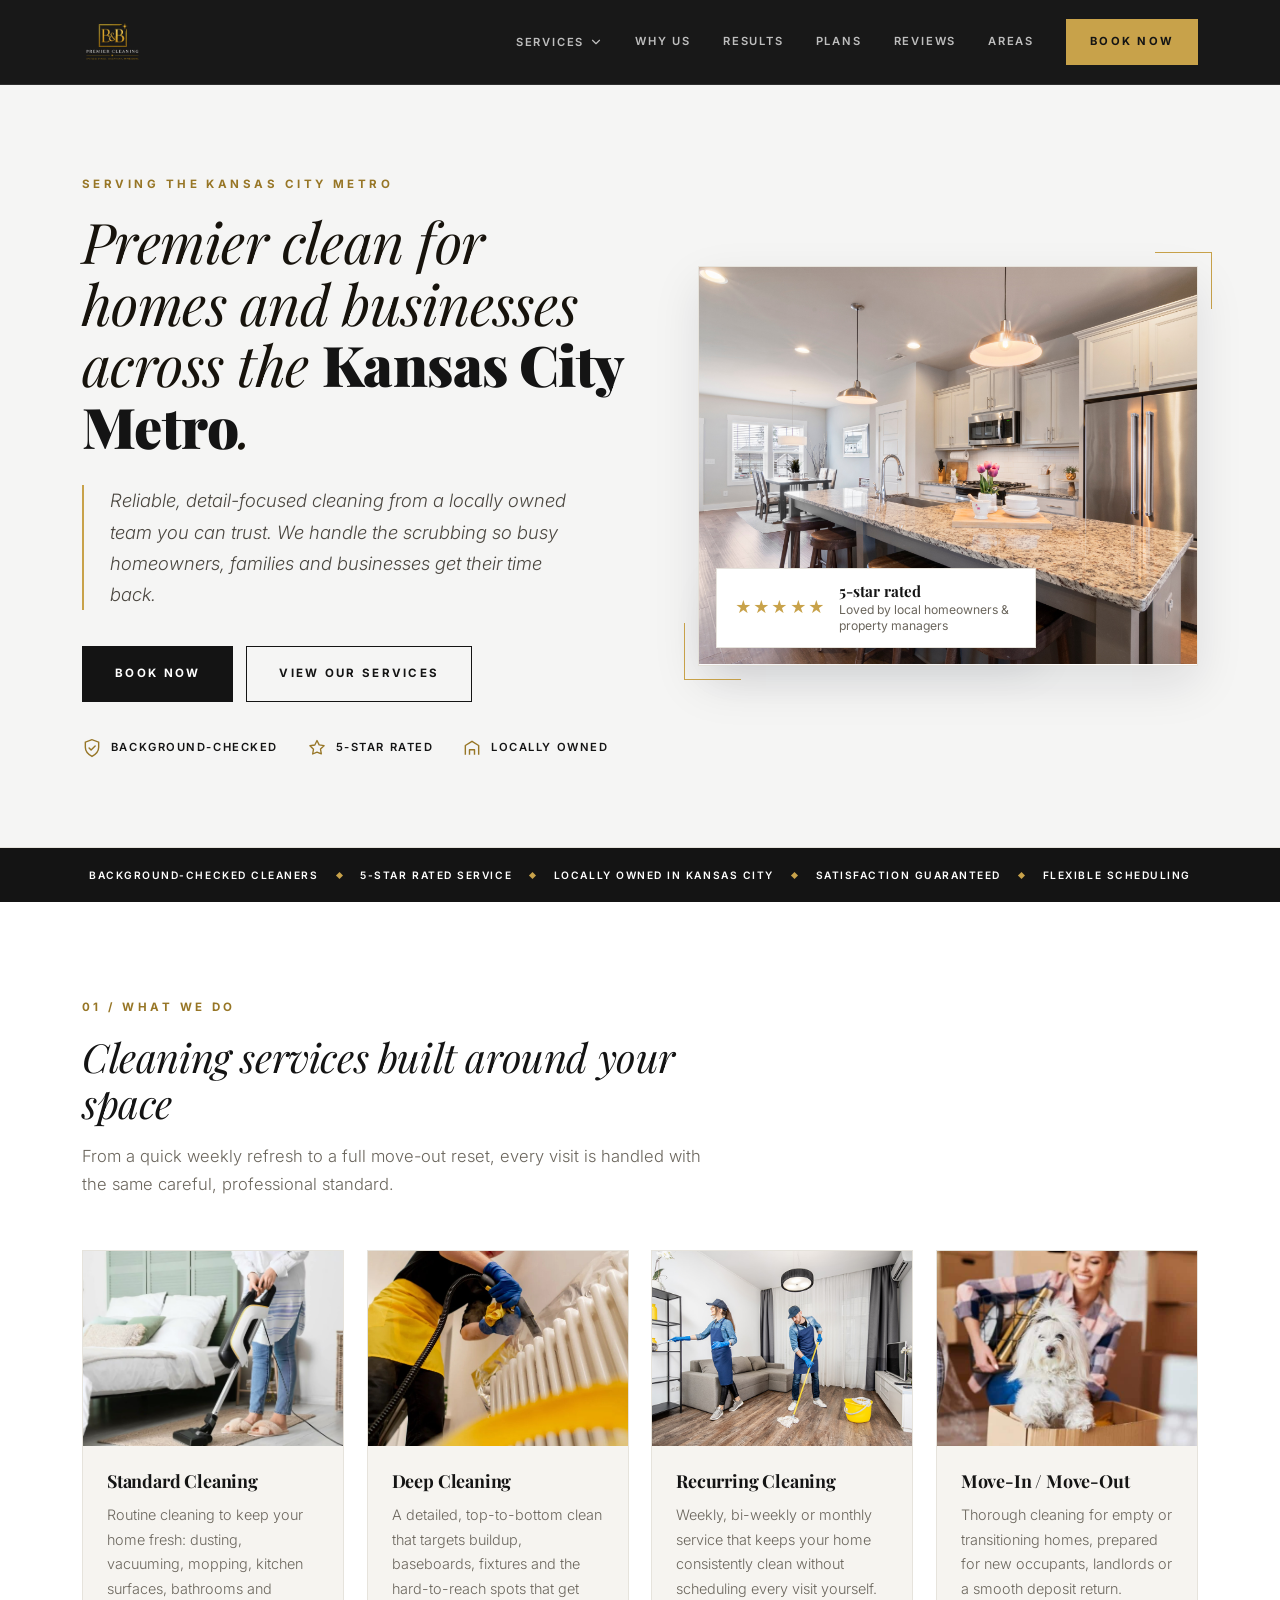
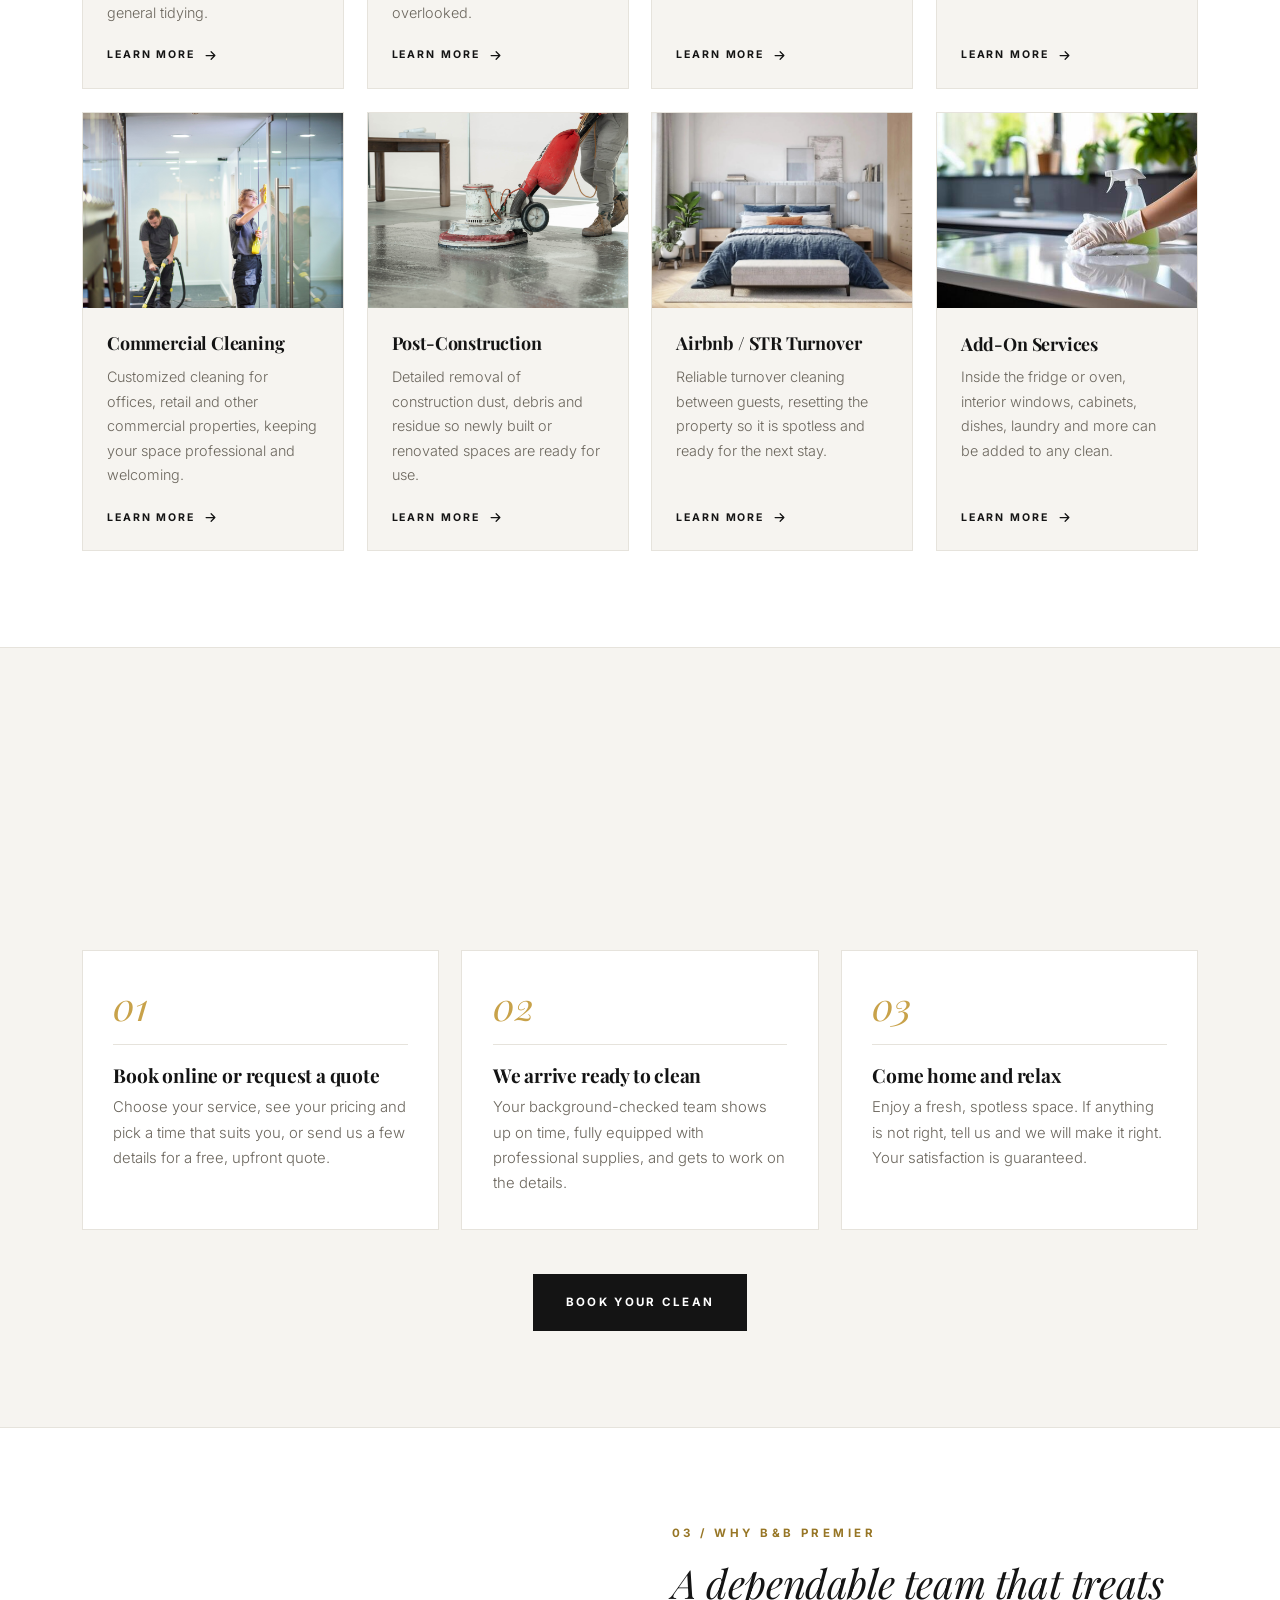
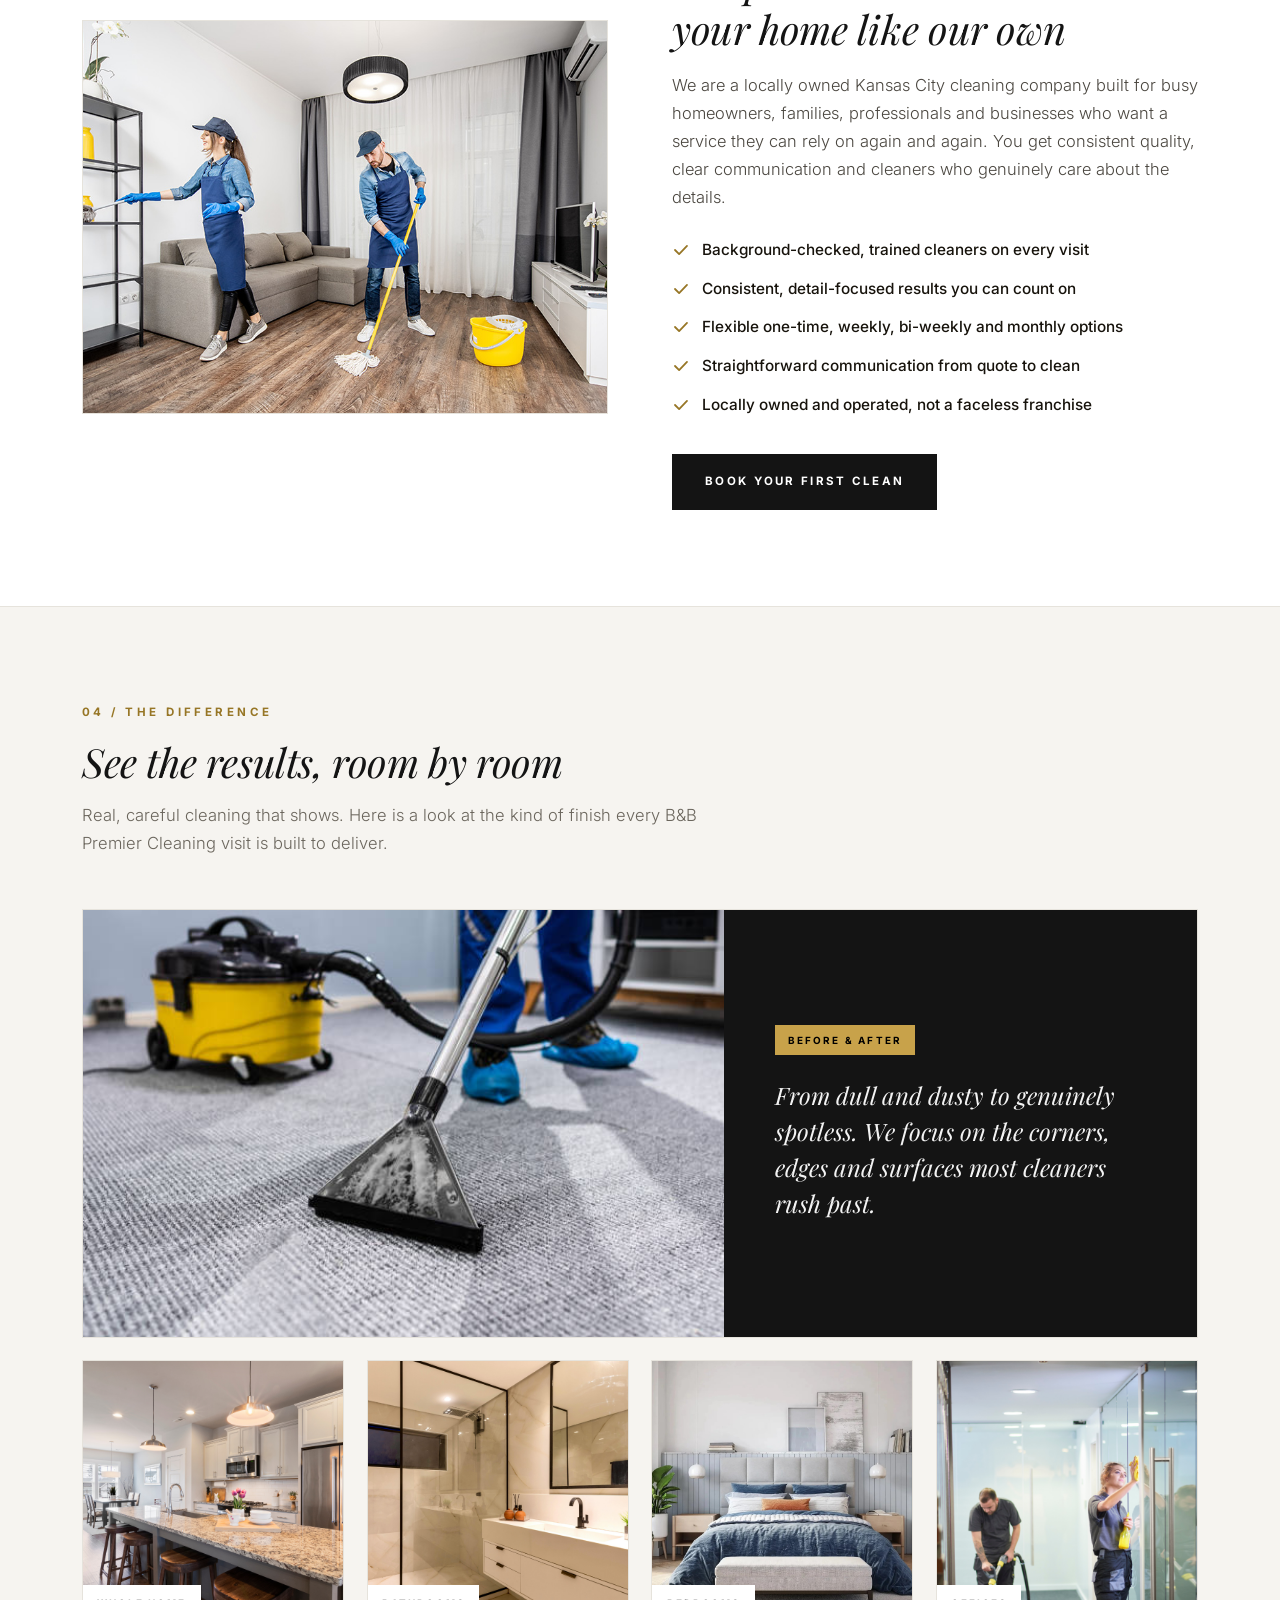
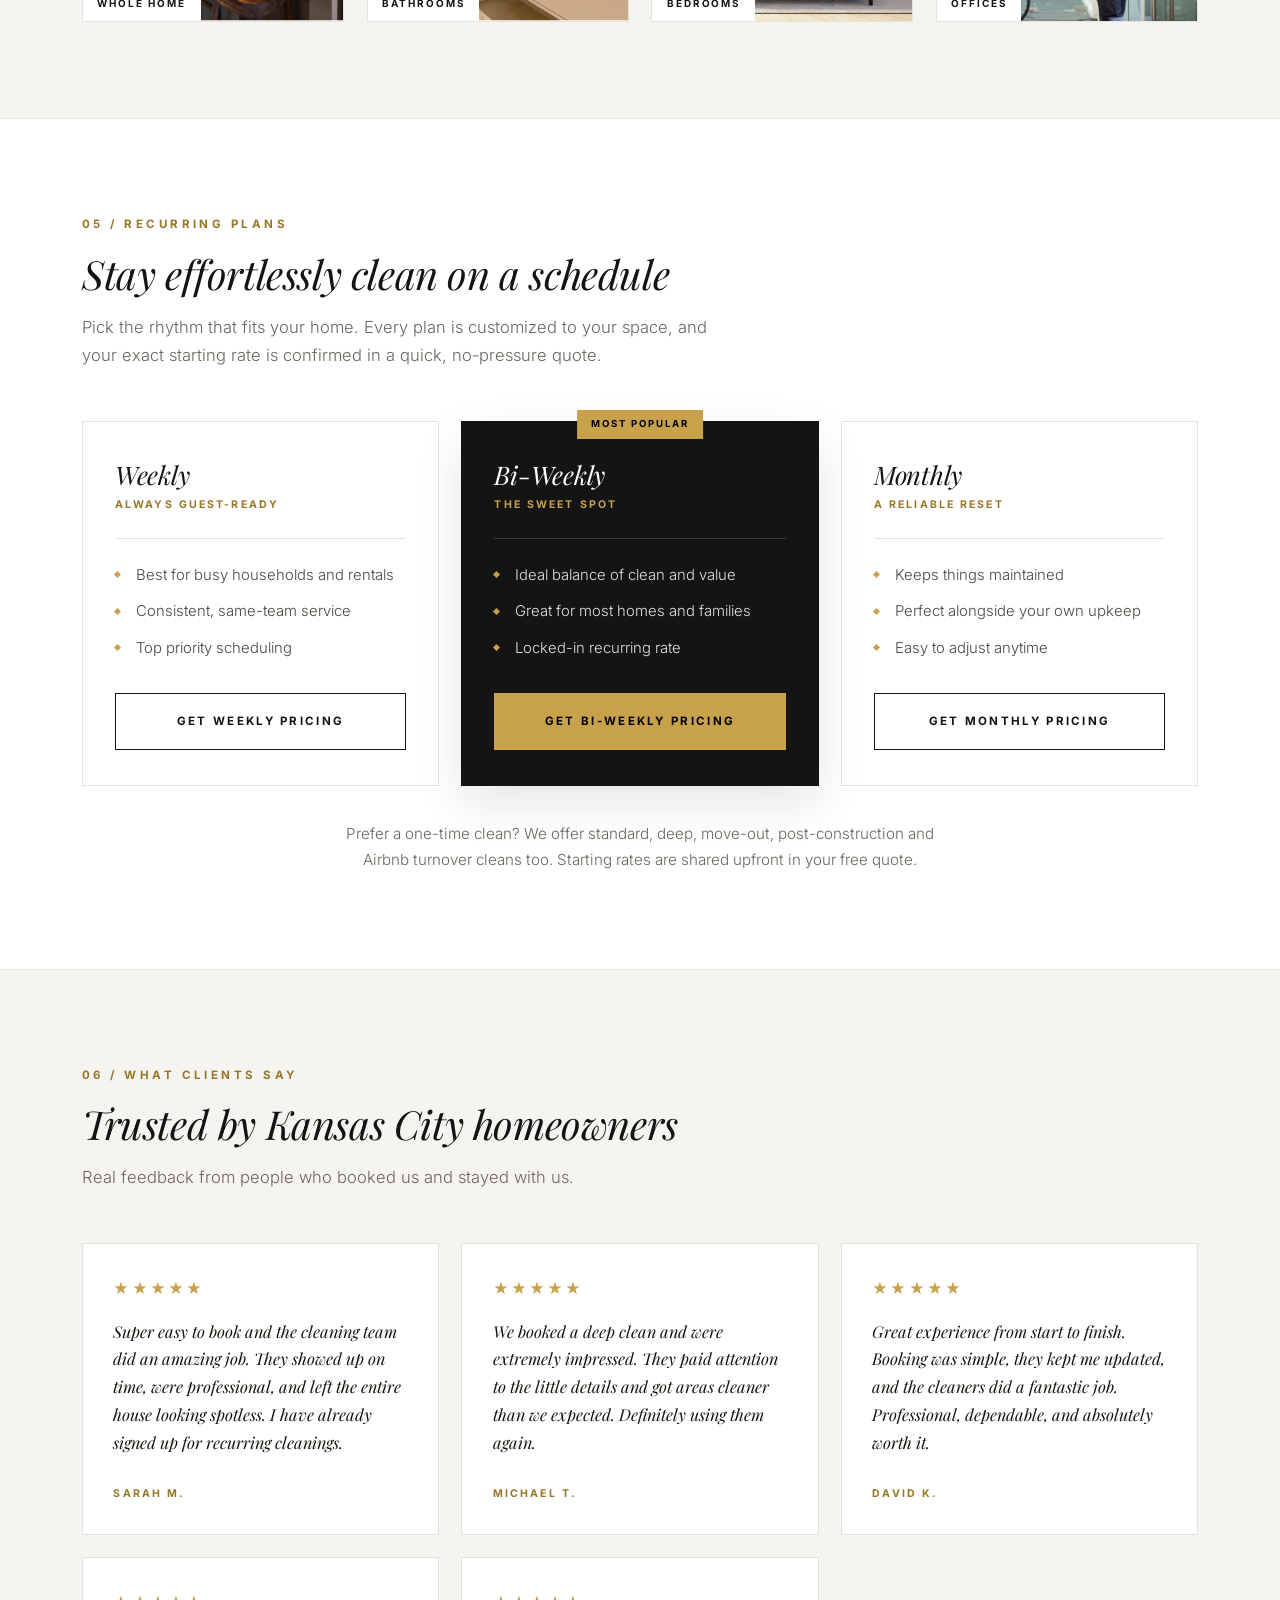
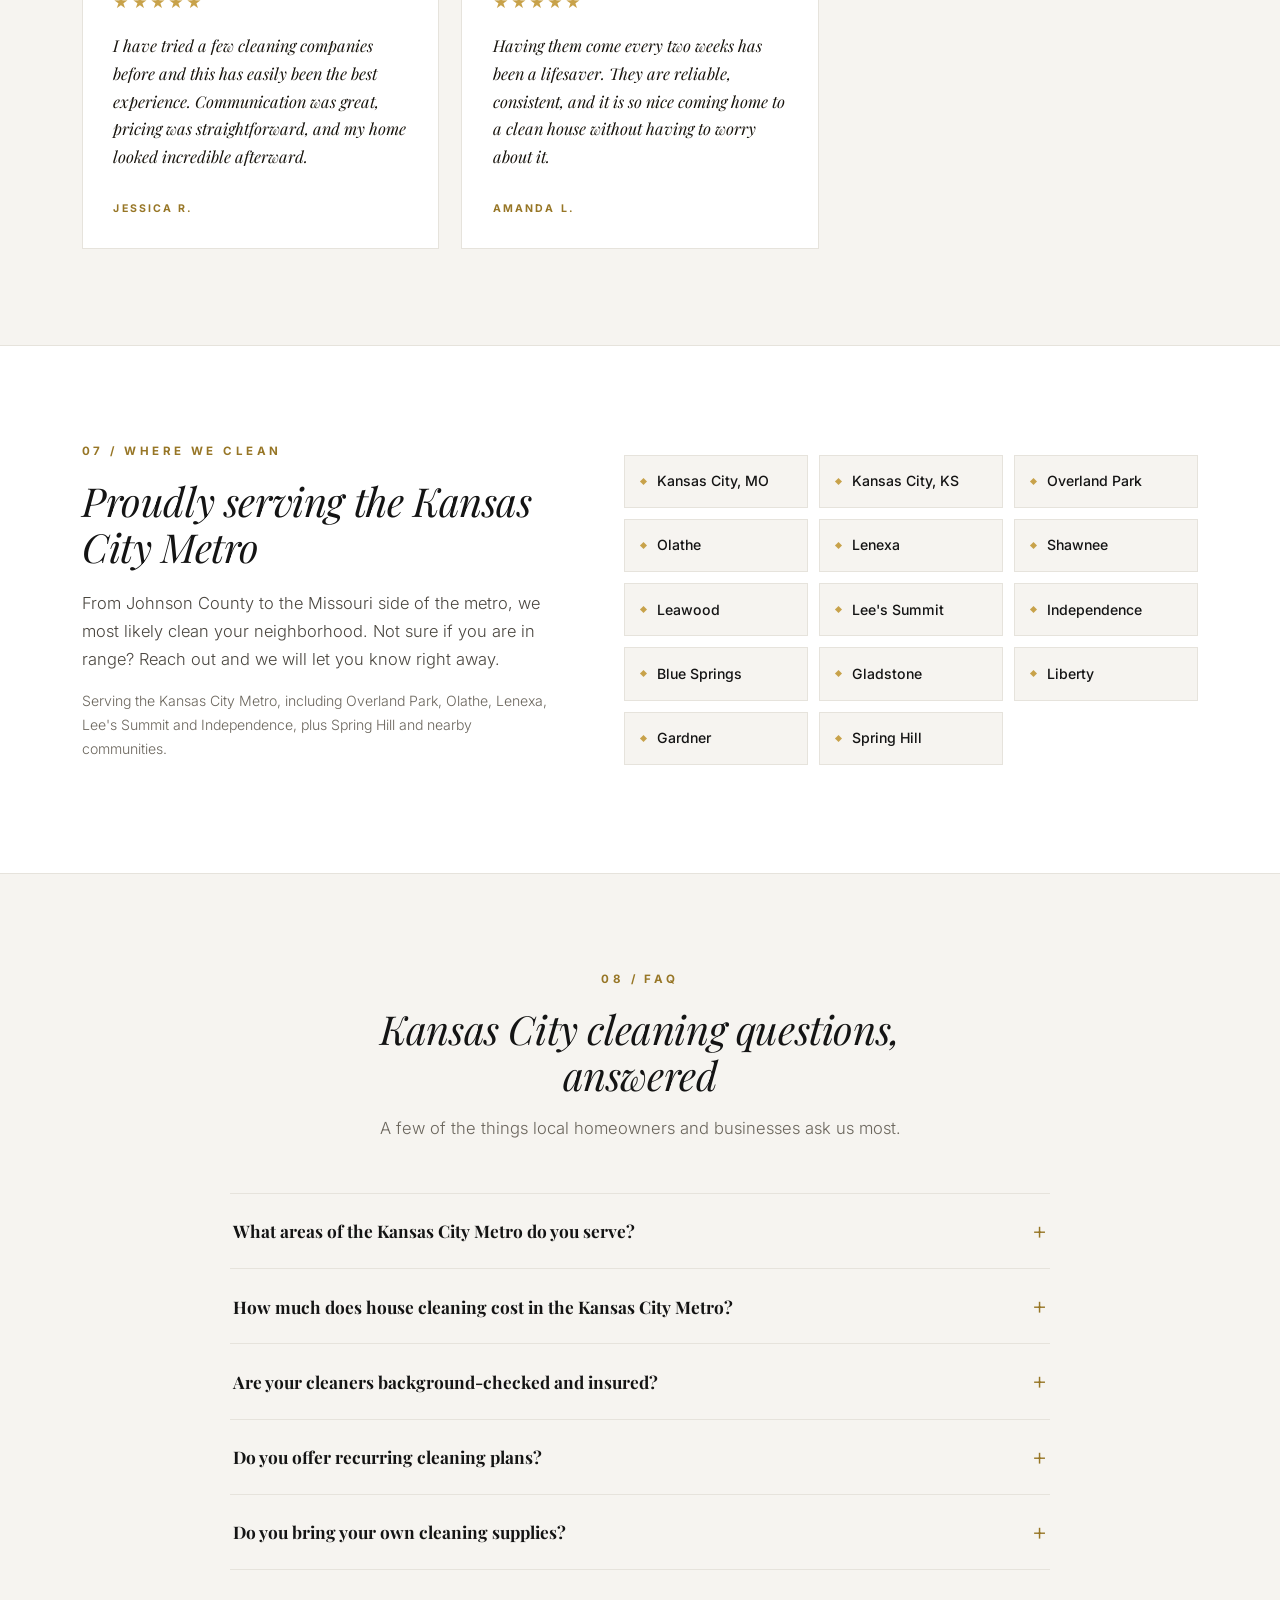
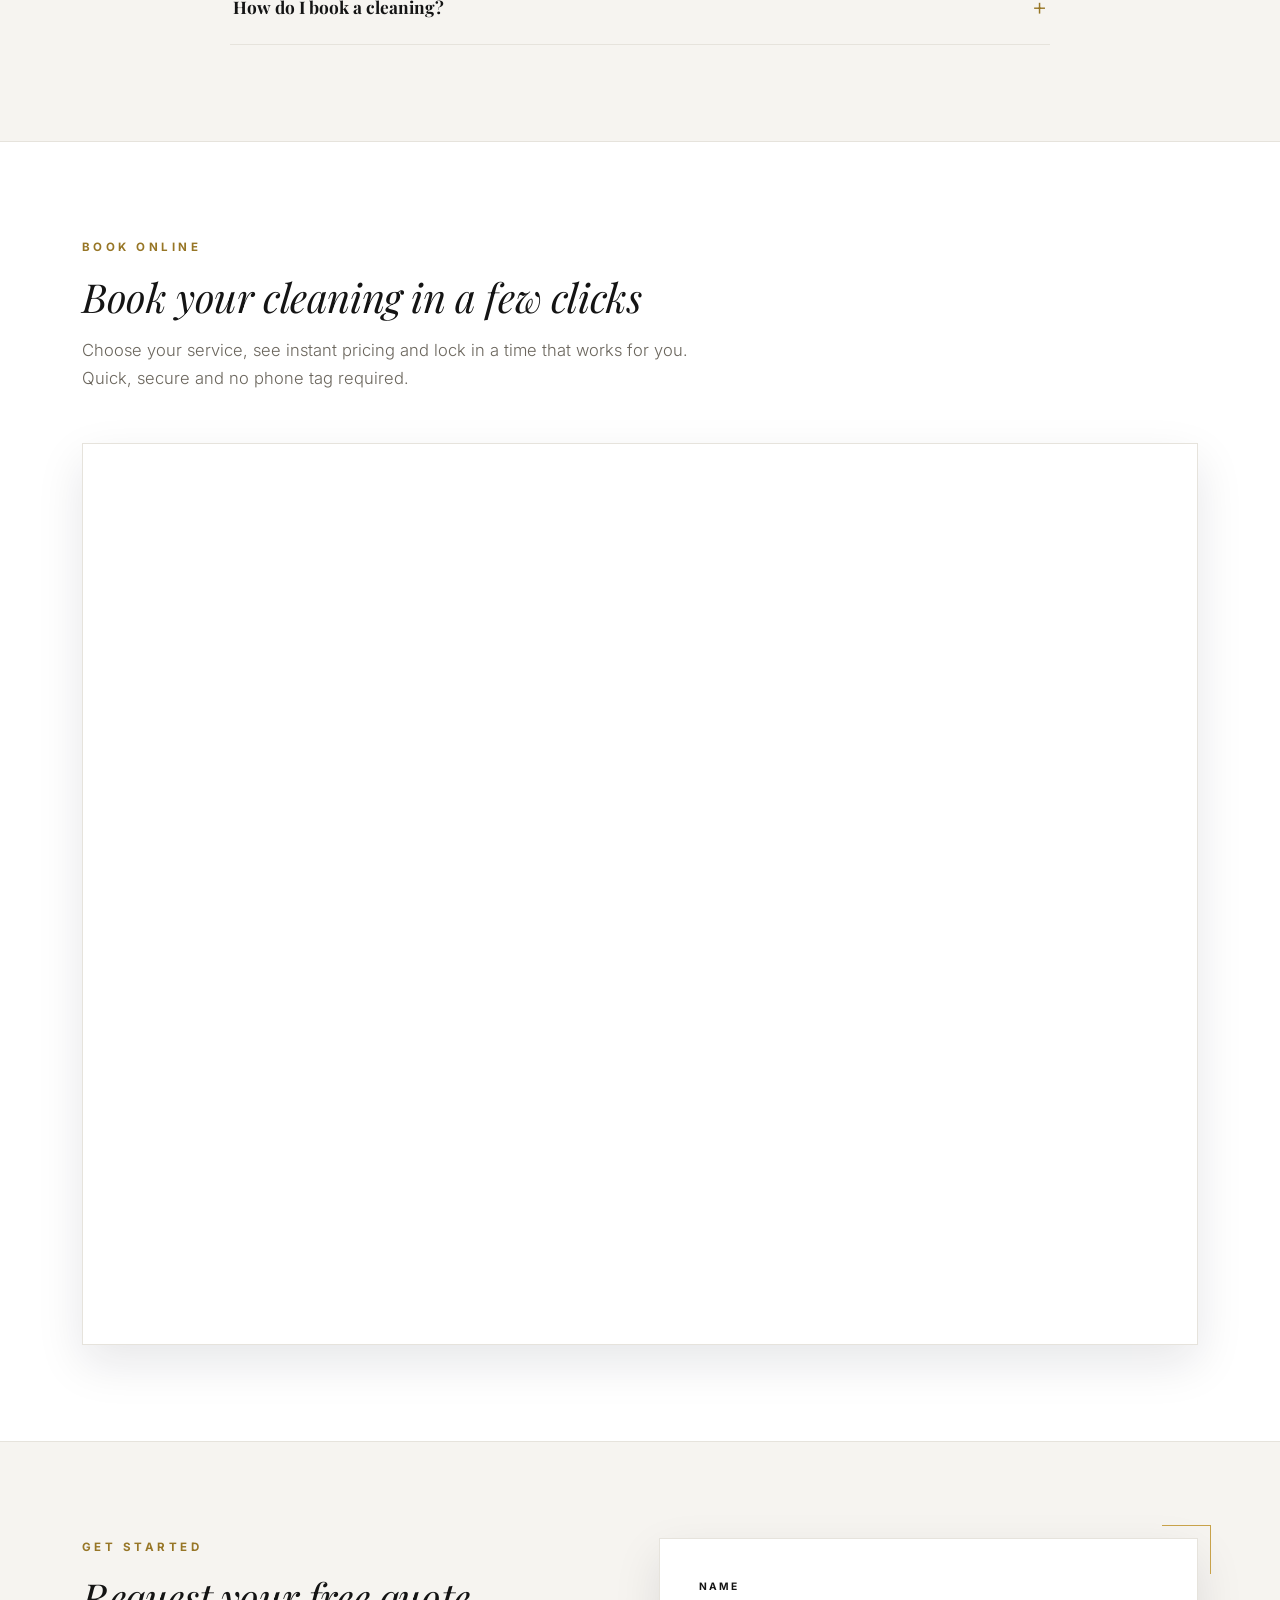
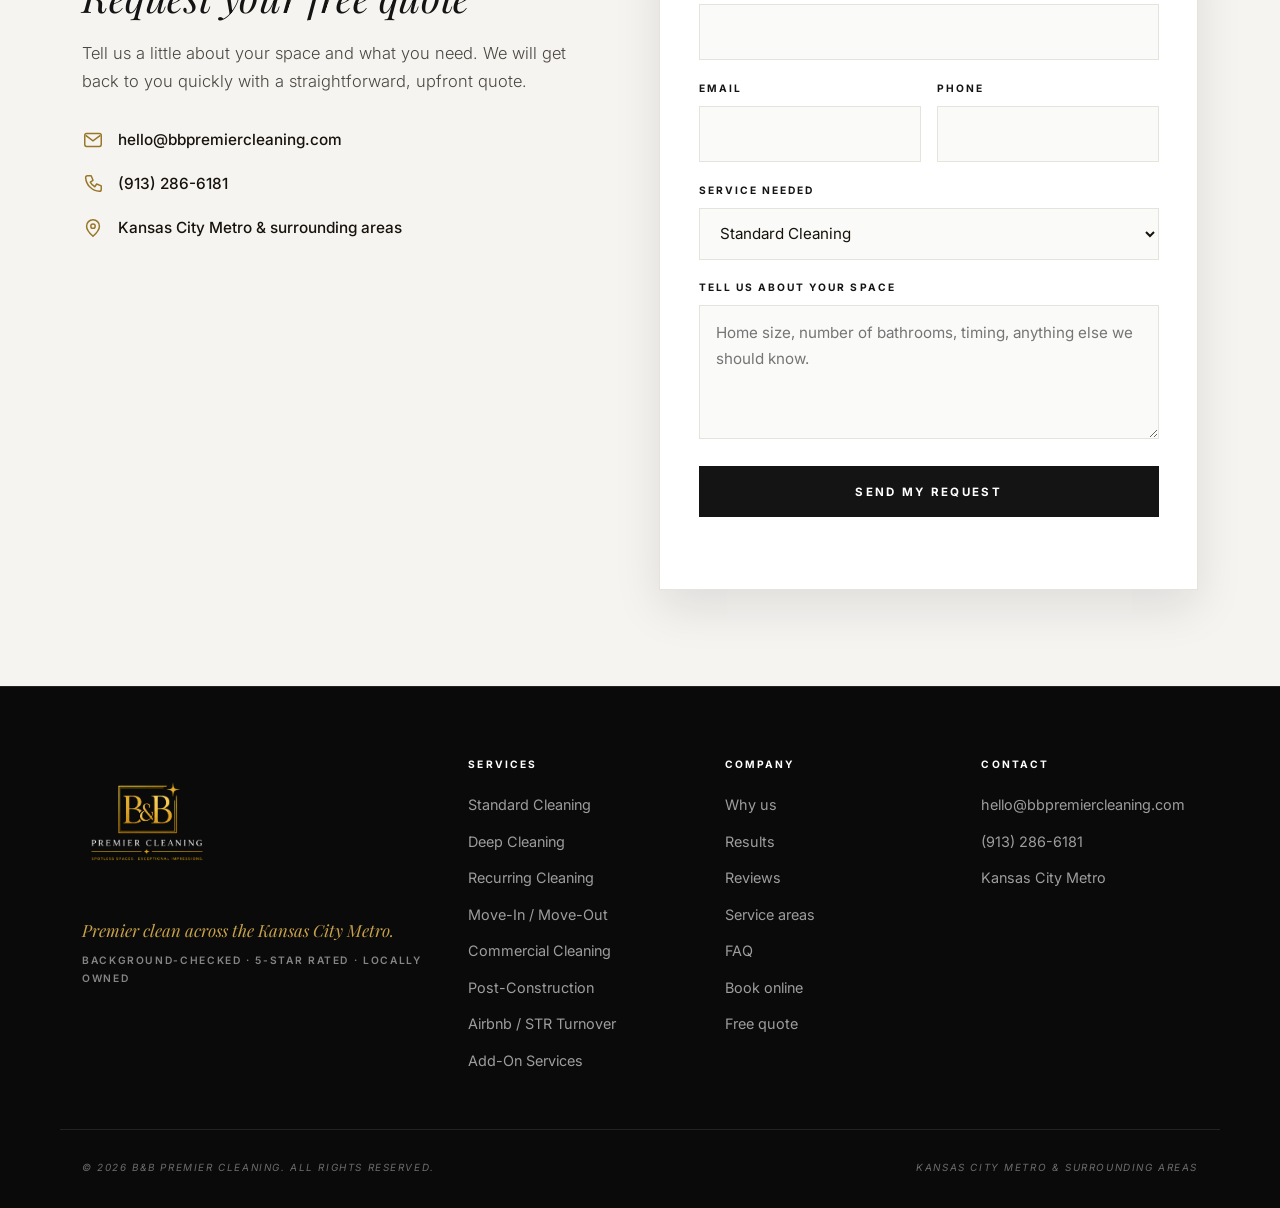
==== commit 43c741f4: "Update phone to (913) 286-6181 and re-target location to Kansas City Metro" ====
--- a/index.html
+++ b/index.html
@@ -5,9 +5,9 @@
   <meta name="viewport" content="width=device-width, initial-scale=1.0" />
 
   <!-- Primary SEO -->
-  <title>House Cleaning Services in Spring Hill, KS | B&amp;B Premier Cleaning</title>
-  <meta name="description" content="B&amp;B Premier Cleaning provides reliable house cleaning, deep cleaning, recurring, move-out and commercial cleaning across Spring Hill, KS and surrounding areas. Background-checked, 5-star rated and locally owned. Request a free quote." />
-  <meta name="keywords" content="house cleaning service Spring Hill KS, home cleaning Spring Hill Kansas, maid service Spring Hill, deep cleaning, move out cleaning, recurring cleaning, commercial cleaning Spring Hill, Airbnb turnover cleaning, cleaning services near me" />
+  <title>House Cleaning in the Kansas City Metro | B&amp;B Premier Cleaning</title>
+  <meta name="description" content="B&amp;B Premier Cleaning provides reliable house cleaning, deep cleaning, recurring, move-out and commercial cleaning across the Kansas City Metro. Background-checked, 5-star rated and locally owned. Request a free quote." />
+  <meta name="keywords" content="house cleaning service Kansas City, home cleaning Kansas City Metro, maid service Kansas City, Overland Park house cleaning, Olathe house cleaning, deep cleaning, move out cleaning, recurring cleaning, commercial cleaning Kansas City, Airbnb turnover cleaning, cleaning services near me" />
   <meta name="author" content="B&amp;B Premier Cleaning" />
   <meta name="robots" content="index, follow, max-image-preview:large, max-snippet:-1, max-video-preview:-1" />
   <meta name="googlebot" content="index, follow, max-image-preview:large, max-snippet:-1, max-video-preview:-1" />
@@ -23,27 +23,27 @@
 
   <!-- Local / Geo SEO -->
   <meta name="geo.region" content="US-KS" />
-  <meta name="geo.placename" content="Spring Hill, Kansas" />
-  <meta name="geo.position" content="38.743900;-94.823600" />
-  <meta name="ICBM" content="38.743900, -94.823600" />
+  <meta name="geo.placename" content="Kansas City Metro" />
+  <meta name="geo.position" content="39.114200;-94.627500" />
+  <meta name="ICBM" content="39.114200, -94.627500" />
 
   <!-- Open Graph -->
   <meta property="og:type" content="website" />
   <meta property="og:site_name" content="B&amp;B Premier Cleaning" />
-  <meta property="og:title" content="House Cleaning Services in Spring Hill, KS | B&amp;B Premier Cleaning" />
-  <meta property="og:description" content="Reliable, high-quality residential and commercial cleaning across Spring Hill, KS. Background-checked, 5-star rated, locally owned. Request your free quote today." />
+  <meta property="og:title" content="House Cleaning in the Kansas City Metro | B&amp;B Premier Cleaning" />
+  <meta property="og:description" content="Reliable, high-quality residential and commercial cleaning across the Kansas City Metro. Background-checked, 5-star rated, locally owned. Request your free quote today." />
   <meta property="og:url" content="https://bbpremiercleaning.com/" />
   <meta property="og:locale" content="en_US" />
   <meta property="og:image" content="https://bbpremiercleaning.com/assets/hero.png" />
   <meta property="og:image:type" content="image/png" />
   <meta property="og:image:width" content="1024" />
   <meta property="og:image:height" content="683" />
-  <meta property="og:image:alt" content="A spotless, freshly cleaned open-plan kitchen in a Spring Hill, KS home." />
+  <meta property="og:image:alt" content="A spotless, freshly cleaned open-plan kitchen in a Kansas City Metro home." />
 
   <!-- Twitter -->
   <meta name="twitter:card" content="summary_large_image" />
-  <meta name="twitter:title" content="House Cleaning Services in Spring Hill, KS | B&amp;B Premier Cleaning" />
-  <meta name="twitter:description" content="Reliable residential and commercial cleaning across Spring Hill, KS. Background-checked, 5-star rated, locally owned." />
+  <meta name="twitter:title" content="House Cleaning in the Kansas City Metro | B&amp;B Premier Cleaning" />
+  <meta name="twitter:description" content="Reliable residential and commercial cleaning across the Kansas City Metro. Background-checked, 5-star rated, locally owned." />
   <meta name="twitter:image" content="https://bbpremiercleaning.com/assets/hero.png" />
 
   <!-- Icons -->
@@ -78,46 +78,46 @@
         "logo": "https://bbpremiercleaning.com/assets/favicon.svg",
         "url": "https://bbpremiercleaning.com/",
         "email": "hello@bbpremiercleaning.com",
-        "telephone": "+1-913-000-0000",
+        "telephone": "+1-913-286-6181",
         "priceRange": "$$",
         "slogan": "Premier Clean, Every Time",
         "foundingDate": "2025",
         "currenciesAccepted": "USD",
         "paymentAccepted": "Cash, Credit Card",
-        "description": "Reliable, high-quality residential and commercial cleaning services across Spring Hill, KS and surrounding areas. Background-checked, 5-star rated and locally owned.",
+        "description": "Reliable, high-quality residential and commercial cleaning services across the Kansas City Metro. Background-checked, 5-star rated and locally owned.",
         "knowsAbout": ["House cleaning", "Deep cleaning", "Move-out cleaning", "Recurring cleaning", "Commercial cleaning", "Post-construction cleaning", "Airbnb turnover cleaning", "Maid service"],
         "address": {
           "@type": "PostalAddress",
-          "addressLocality": "Spring Hill",
+          "addressLocality": "Kansas City",
           "addressRegion": "KS",
-          "postalCode": "66083",
           "addressCountry": "US"
         },
         "geo": {
           "@type": "GeoCoordinates",
-          "latitude": 38.743900,
-          "longitude": -94.823600
+          "latitude": 39.114200,
+          "longitude": -94.627500
         },
         "serviceArea": {
           "@type": "GeoCircle",
-          "geoMidpoint": { "@type": "GeoCoordinates", "latitude": 38.743900, "longitude": -94.823600 },
-          "geoRadius": 40000
+          "geoMidpoint": { "@type": "GeoCoordinates", "latitude": 39.114200, "longitude": -94.627500 },
+          "geoRadius": 60000
         },
         "areaServed": [
-          { "@type": "City", "name": "Spring Hill", "sameAs": "https://en.wikipedia.org/wiki/Spring_Hill,_Kansas" },
+          { "@type": "AdministrativeArea", "name": "Kansas City Metropolitan Area", "sameAs": "https://en.wikipedia.org/wiki/Kansas_City_metropolitan_area" },
+          { "@type": "City", "name": "Kansas City, Missouri" },
+          { "@type": "City", "name": "Kansas City, Kansas" },
+          { "@type": "City", "name": "Overland Park" },
           { "@type": "City", "name": "Olathe" },
+          { "@type": "City", "name": "Lenexa" },
+          { "@type": "City", "name": "Shawnee" },
+          { "@type": "City", "name": "Leawood" },
+          { "@type": "City", "name": "Lee's Summit" },
+          { "@type": "City", "name": "Independence" },
+          { "@type": "City", "name": "Blue Springs" },
+          { "@type": "City", "name": "Gladstone" },
+          { "@type": "City", "name": "Liberty" },
           { "@type": "City", "name": "Gardner" },
-          { "@type": "City", "name": "Overland Park" },
-          { "@type": "City", "name": "Edgerton" },
-          { "@type": "City", "name": "De Soto" },
-          { "@type": "City", "name": "Paola" },
-          { "@type": "City", "name": "Louisburg" },
-          { "@type": "Place", "name": "Stilwell" },
-          { "@type": "Place", "name": "Bucyrus" },
-          { "@type": "City", "name": "Wellsville" },
-          { "@type": "City", "name": "Osawatomie" },
-          { "@type": "City", "name": "Ottawa" },
-          { "@type": "City", "name": "Lenexa" }
+          { "@type": "City", "name": "Spring Hill" }
         ],
         "openingHoursSpecification": [
           {
@@ -159,12 +159,12 @@
     "mainEntity": [
       {
         "@type": "Question",
-        "name": "What areas around Spring Hill do you serve?",
-        "acceptedAnswer": { "@type": "Answer", "text": "We serve Spring Hill and the surrounding south Kansas City metro, including Olathe, Gardner, Overland Park, Edgerton, De Soto, Paola, Louisburg, Stilwell, Bucyrus, Wellsville, Osawatomie, Ottawa and Lenexa. Not sure if you are in range? Reach out and we will confirm right away." }
+        "name": "What areas of the Kansas City Metro do you serve?",
+        "acceptedAnswer": { "@type": "Answer", "text": "We serve the Kansas City Metro on both sides of the state line, including Kansas City, Overland Park, Olathe, Lenexa, Shawnee, Leawood, Lee's Summit, Independence, Blue Springs, Gladstone, Liberty, Gardner and Spring Hill. Not sure if you are in range? Reach out and we will confirm right away." }
       },
       {
         "@type": "Question",
-        "name": "How much does house cleaning cost in Spring Hill?",
+        "name": "How much does house cleaning cost in the Kansas City Metro?",
         "acceptedAnswer": { "@type": "Answer", "text": "Every home is different, so your price depends on the size of your space, its condition and how often you would like service. We provide a straightforward, upfront quote before we start, and recurring plans come with locked-in rates. Request a free quote to see your starting price." }
       },
       {
@@ -241,8 +241,8 @@
       <div class="hero-bg" aria-hidden="true"></div>
       <div class="wrap hero-grid">
         <div class="hero-copy">
-          <p class="eyebrow">Spring Hill, KS &amp; surrounding areas</p>
-          <h1>Premier clean for homes and businesses across <span class="hl">Spring Hill</span>.</h1>
+          <p class="eyebrow">Serving the Kansas City Metro</p>
+          <h1>Premier clean for homes and businesses across the <span class="hl">Kansas City Metro</span>.</h1>
           <p class="lead">Reliable, detail-focused cleaning from a locally owned team you can trust. We handle the scrubbing so busy homeowners, families and businesses get their time back.</p>
           <div class="hero-actions">
             <a class="btn btn-primary" href="#book">Book now</a>
@@ -266,7 +266,7 @@
 
         <div class="hero-media">
           <div class="hero-media-frame">
-            <img src="assets/hero.png" width="1024" height="683" alt="A spotless, freshly cleaned open-plan kitchen in a Spring Hill, KS home" fetchpriority="high" />
+            <img src="assets/hero.png" width="1024" height="683" alt="A spotless, freshly cleaned open-plan kitchen in a Kansas City Metro home" fetchpriority="high" />
           </div>
           <div class="hero-badge">
             <span class="hero-badge-stars" aria-hidden="true">★★★★★</span>
@@ -286,7 +286,7 @@
         <span class="dot" aria-hidden="true"></span>
         <span>5-Star Rated Service</span>
         <span class="dot" aria-hidden="true"></span>
-        <span>Locally Owned in Spring Hill</span>
+        <span>Locally Owned in Kansas City</span>
         <span class="dot" aria-hidden="true"></span>
         <span>Satisfaction Guaranteed</span>
         <span class="dot" aria-hidden="true"></span>
@@ -408,7 +408,7 @@
         <div class="why-copy">
           <p class="eyebrow">03 / Why B&amp;B Premier</p>
           <h2>A dependable team that treats your home like our own</h2>
-          <p>We are a locally owned Spring Hill cleaning company built for busy homeowners, families, professionals and businesses who want a service they can rely on again and again. You get consistent quality, clear communication and cleaners who genuinely care about the details.</p>
+          <p>We are a locally owned Kansas City cleaning company built for busy homeowners, families, professionals and businesses who want a service they can rely on again and again. You get consistent quality, clear communication and cleaners who genuinely care about the details.</p>
           <ul class="checks">
             <li>Background-checked, trained cleaners on every visit</li>
             <li>Consistent, detail-focused results you can count on</li>
@@ -440,7 +440,7 @@
         </div>
 
         <div class="gallery">
-          <figure><img src="assets/gallery-home.png" width="1024" height="683" alt="A spotless open-plan kitchen and living area in a Spring Hill, KS home" loading="lazy" /><figcaption>Whole home</figcaption></figure>
+          <figure><img src="assets/gallery-home.png" width="1024" height="683" alt="A spotless open-plan kitchen and living area in a Kansas City Metro home" loading="lazy" /><figcaption>Whole home</figcaption></figure>
           <figure><img src="assets/gallery-bath.png" width="1024" height="683" alt="A sparkling clean bathroom with a glass shower and clear counters" loading="lazy" /><figcaption>Bathrooms</figcaption></figure>
           <figure><img src="assets/gallery-bed.jpg" width="1024" height="683" alt="A freshly cleaned, neatly made bedroom with natural light" loading="lazy" /><figcaption>Bedrooms</figcaption></figure>
           <figure><img src="assets/gallery-office.png" width="1024" height="683" alt="A commercial cleaning team detailing a modern office space" loading="lazy" /><figcaption>Offices</figcaption></figure>
@@ -501,7 +501,7 @@
       <div class="wrap">
         <header class="section-head">
           <p class="eyebrow">06 / What clients say</p>
-          <h2>Trusted by Spring Hill homeowners</h2>
+          <h2>Trusted by Kansas City homeowners</h2>
           <p class="section-sub">Real feedback from people who booked us and stayed with us.</p>
         </header>
 
@@ -544,25 +544,25 @@
       <div class="wrap areas-grid">
         <div class="areas-copy">
           <p class="eyebrow">07 / Where we clean</p>
-          <h2>Proudly serving Spring Hill and nearby communities</h2>
-          <p>If you are in the south Kansas City metro, we most likely clean your neighborhood. Not sure if you are in range? Reach out and we will let you know right away.</p>
-          <p class="areas-zips">Serving Spring Hill ZIP code 66083, plus nearby communities such as Olathe, Gardner and Overland Park across Johnson and Miami counties.</p>
+          <h2>Proudly serving the Kansas City Metro</h2>
+          <p>From Johnson County to the Missouri side of the metro, we most likely clean your neighborhood. Not sure if you are in range? Reach out and we will let you know right away.</p>
+          <p class="areas-zips">Serving the Kansas City Metro, including Overland Park, Olathe, Lenexa, Lee's Summit and Independence, plus Spring Hill and nearby communities.</p>
         </div>
         <ul class="areas-list">
+          <li>Kansas City, MO</li>
+          <li>Kansas City, KS</li>
+          <li>Overland Park</li>
+          <li>Olathe</li>
+          <li>Lenexa</li>
+          <li>Shawnee</li>
+          <li>Leawood</li>
+          <li>Lee's Summit</li>
+          <li>Independence</li>
+          <li>Blue Springs</li>
+          <li>Gladstone</li>
+          <li>Liberty</li>
+          <li>Gardner</li>
           <li>Spring Hill</li>
-          <li>Olathe</li>
-          <li>Gardner</li>
-          <li>Overland Park</li>
-          <li>Edgerton</li>
-          <li>De Soto</li>
-          <li>Paola</li>
-          <li>Louisburg</li>
-          <li>Stilwell</li>
-          <li>Bucyrus</li>
-          <li>Wellsville</li>
-          <li>Osawatomie</li>
-          <li>Ottawa</li>
-          <li>Lenexa</li>
         </ul>
       </div>
     </section>
@@ -572,16 +572,16 @@
       <div class="wrap">
         <header class="section-head">
           <p class="eyebrow">08 / FAQ</p>
-          <h2>Spring Hill cleaning questions, answered</h2>
+          <h2>Kansas City cleaning questions, answered</h2>
           <p class="section-sub">A few of the things local homeowners and businesses ask us most.</p>
         </header>
         <div class="faq-list">
           <details class="faq-item">
-            <summary>What areas around Spring Hill do you serve?</summary>
-            <div class="faq-a"><p>We serve Spring Hill and the surrounding south Kansas City metro, including Olathe, Gardner, Overland Park, Edgerton, De Soto, Paola, Louisburg, Stilwell, Bucyrus, Wellsville, Osawatomie, Ottawa and Lenexa. Not sure if you are in range? Reach out and we will confirm right away.</p></div>
+            <summary>What areas of the Kansas City Metro do you serve?</summary>
+            <div class="faq-a"><p>We serve the Kansas City Metro on both sides of the state line, including Kansas City, Overland Park, Olathe, Lenexa, Shawnee, Leawood, Lee's Summit, Independence, Blue Springs, Gladstone, Liberty, Gardner and Spring Hill. Not sure if you are in range? Reach out and we will confirm right away.</p></div>
           </details>
           <details class="faq-item">
-            <summary>How much does house cleaning cost in Spring Hill?</summary>
+            <summary>How much does house cleaning cost in the Kansas City Metro?</summary>
             <div class="faq-a"><p>Every home is different, so your price depends on the size of your space, its condition and how often you would like service. We provide a straightforward, upfront quote before we start, and recurring plans come with locked-in rates. Request a free quote to see your starting price.</p></div>
           </details>
           <details class="faq-item">
@@ -642,12 +642,11 @@
             </li>
             <li>
               <svg viewBox="0 0 24 24" aria-hidden="true"><path d="M6 3h4l2 5-3 2a12 12 0 0 0 5 5l2-3 5 2v4a2 2 0 0 1-2 2A16 16 0 0 1 4 5a2 2 0 0 1 2-2z" fill="none" stroke="currentColor" stroke-width="1.6" stroke-linejoin="round"/></svg>
-              <!-- Client: replace with your business phone number -->
-              <a href="tel:+19130000000">(913) 000-0000</a>
+              <a href="tel:+19132866181">(913) 286-6181</a>
             </li>
             <li>
               <svg viewBox="0 0 24 24" aria-hidden="true"><path d="M12 21s7-6.3 7-11a7 7 0 1 0-14 0c0 4.7 7 11 7 11z" fill="none" stroke="currentColor" stroke-width="1.6"/><circle cx="12" cy="10" r="2.4" fill="none" stroke="currentColor" stroke-width="1.6"/></svg>
-              Spring Hill, Kansas &amp; surrounding areas
+              Kansas City Metro &amp; surrounding areas
             </li>
           </ul>
         </div>
@@ -701,7 +700,7 @@
         <a class="brand brand-light" href="#top" aria-label="B&amp;B Premier Cleaning home">
           <img class="brand-logo" src="assets/logo.png" width="1254" height="1254" alt="B&amp;B Premier Cleaning logo" />
         </a>
-        <p class="footer-slogan">Premier clean across Spring Hill.</p>
+        <p class="footer-slogan">Premier clean across the Kansas City Metro.</p>
         <p class="footer-badges">Background-checked &middot; 5-star rated &middot; Locally owned</p>
       </div>
 
@@ -736,14 +735,14 @@
         <h4>Contact</h4>
         <ul>
           <li><a href="mailto:hello@bbpremiercleaning.com">hello@bbpremiercleaning.com</a></li>
-          <li><a href="tel:+19130000000">(913) 000-0000</a></li>
-          <li>Spring Hill, KS</li>
+          <li><a href="tel:+19132866181">(913) 286-6181</a></li>
+          <li>Kansas City Metro</li>
         </ul>
       </div>
     </div>
     <div class="wrap footer-bottom">
       <p>&copy; <span id="year">2026</span> B&amp;B Premier Cleaning. All rights reserved.</p>
-      <p>Spring Hill, Kansas &amp; surrounding areas</p>
+      <p>Kansas City Metro &amp; surrounding areas</p>
     </div>
   </footer>
 
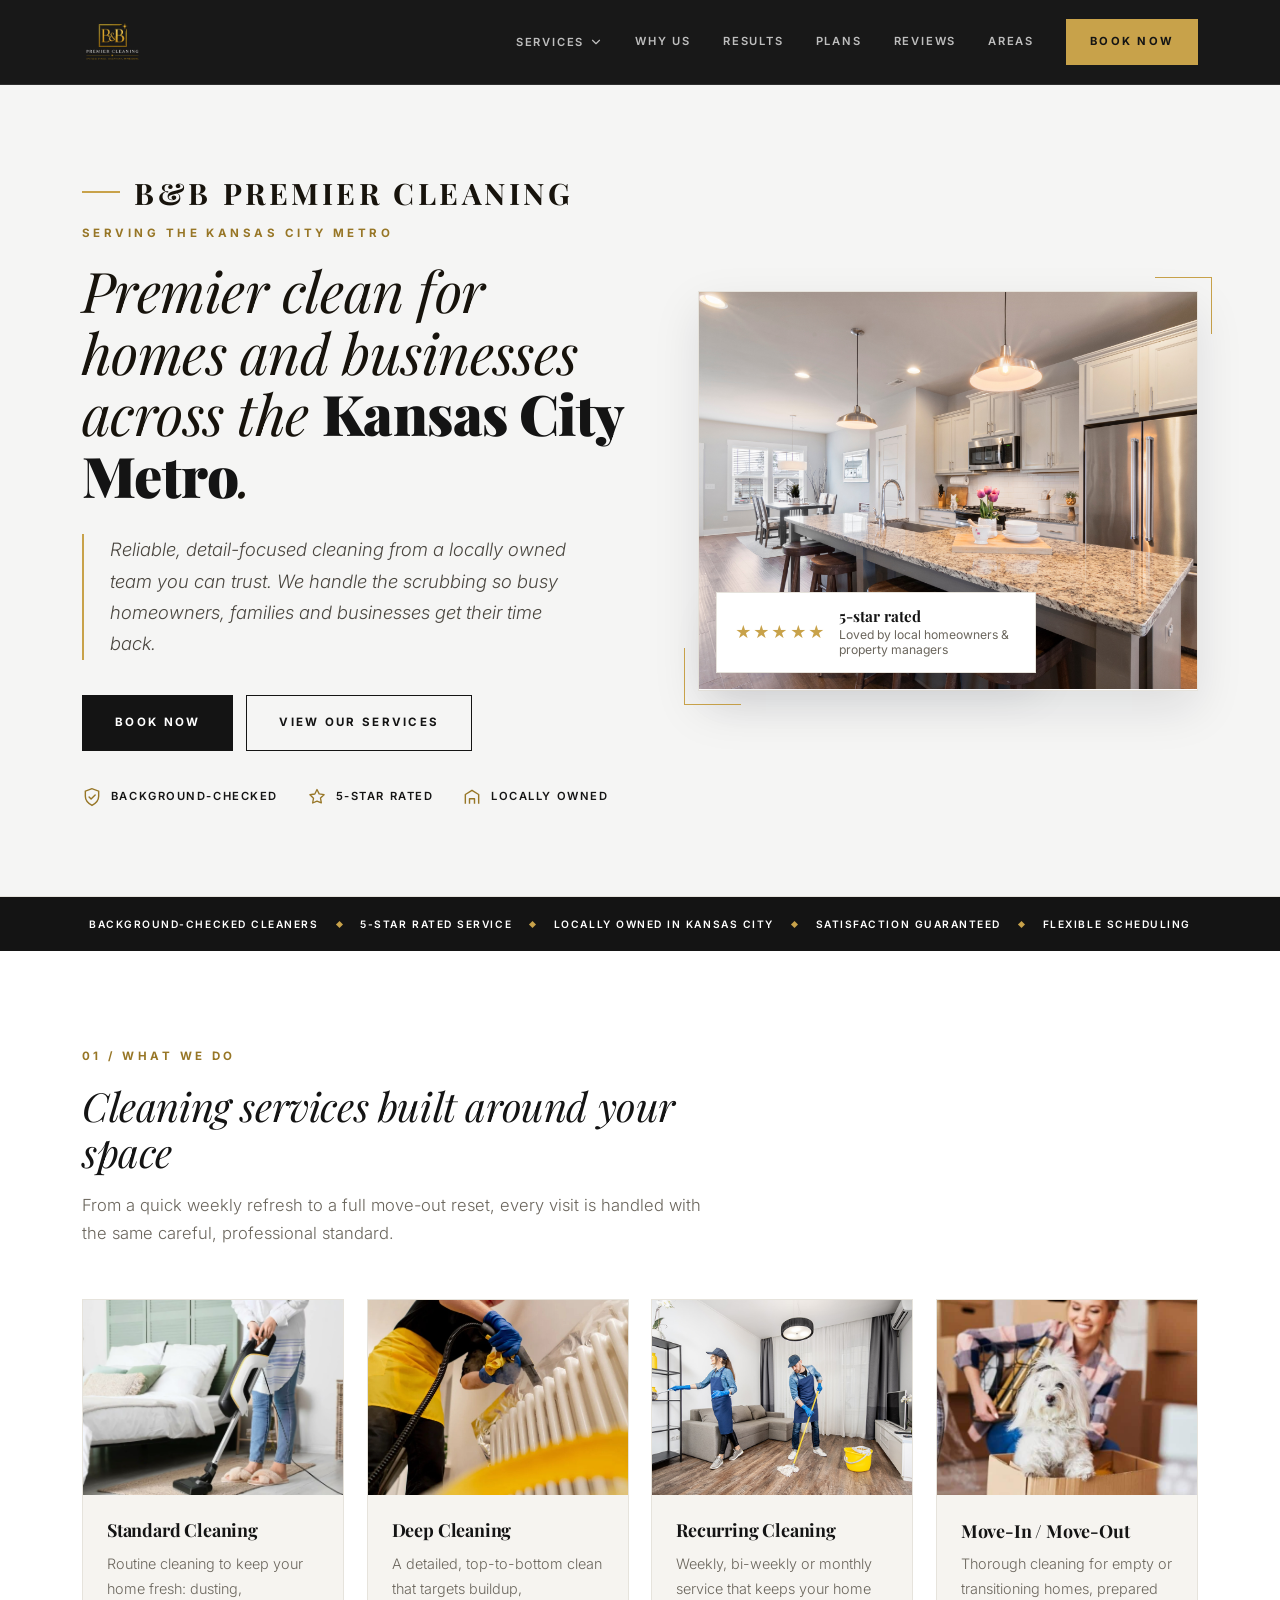
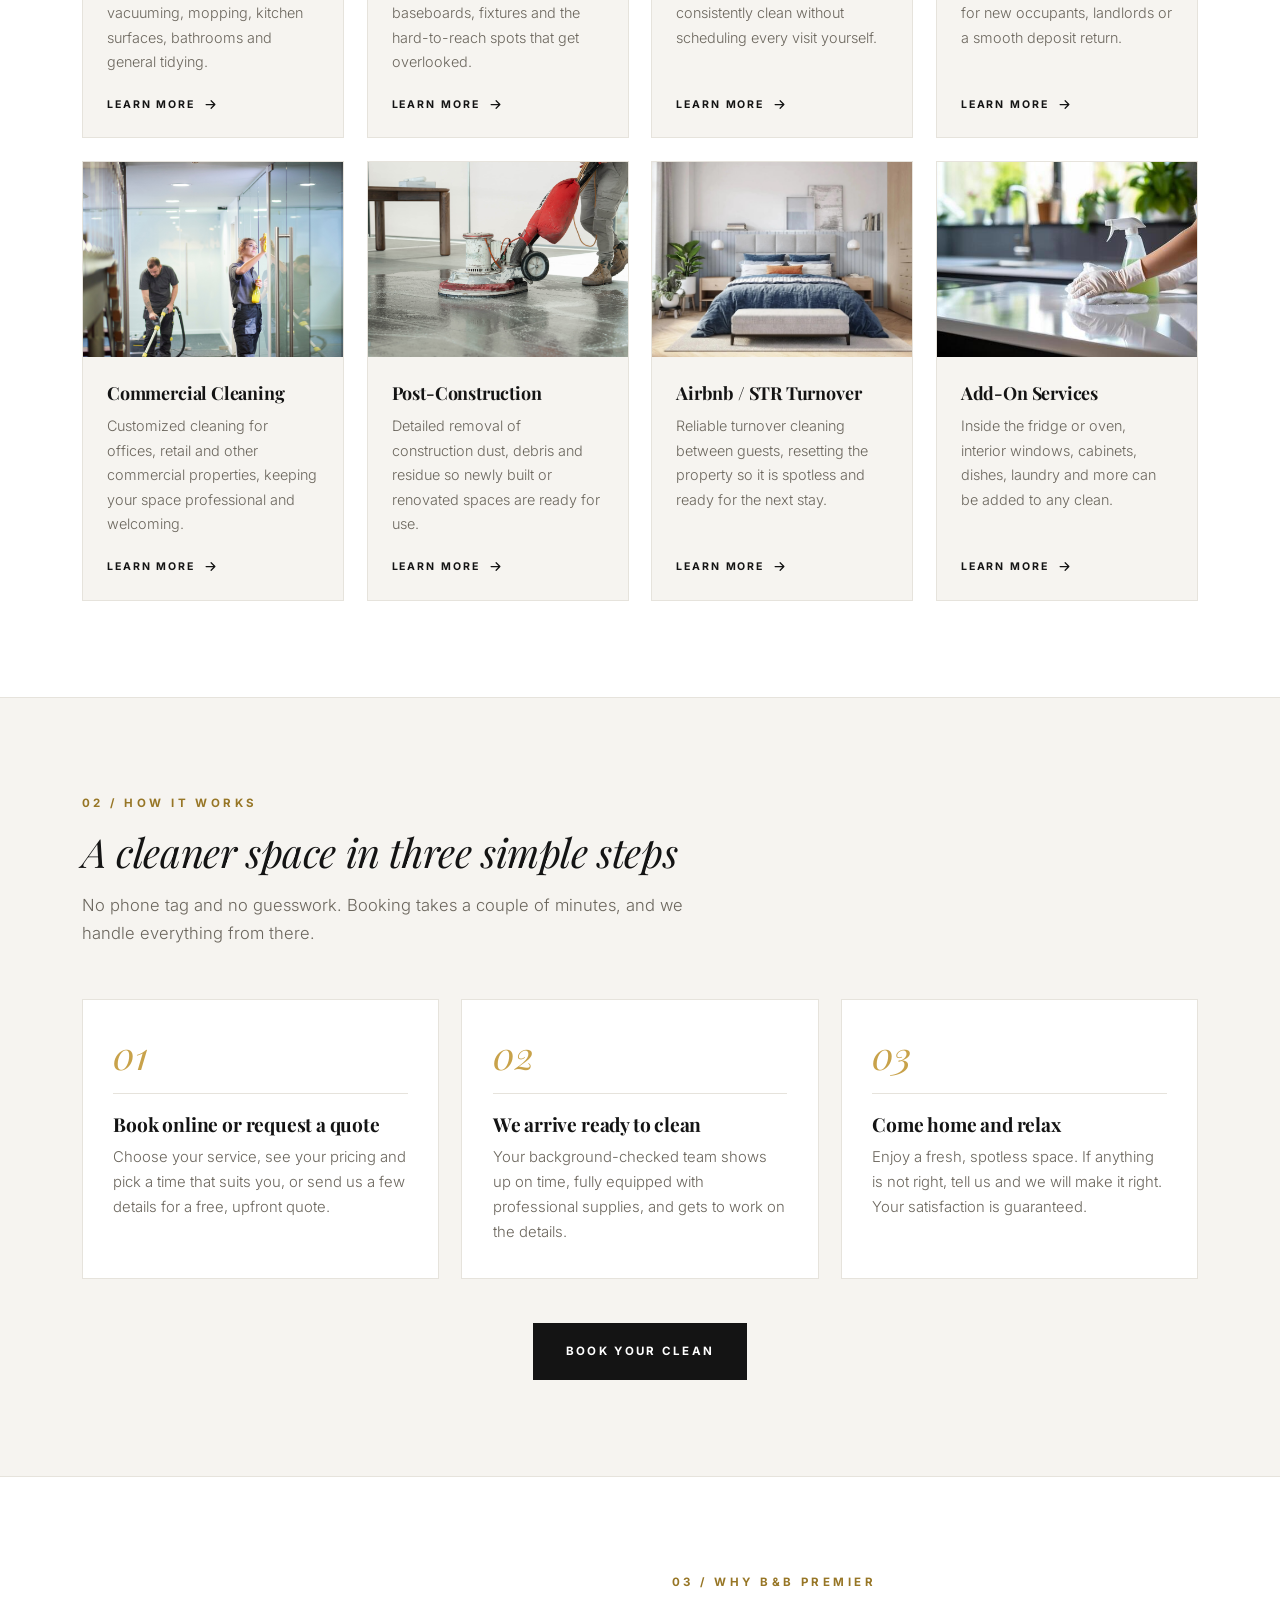
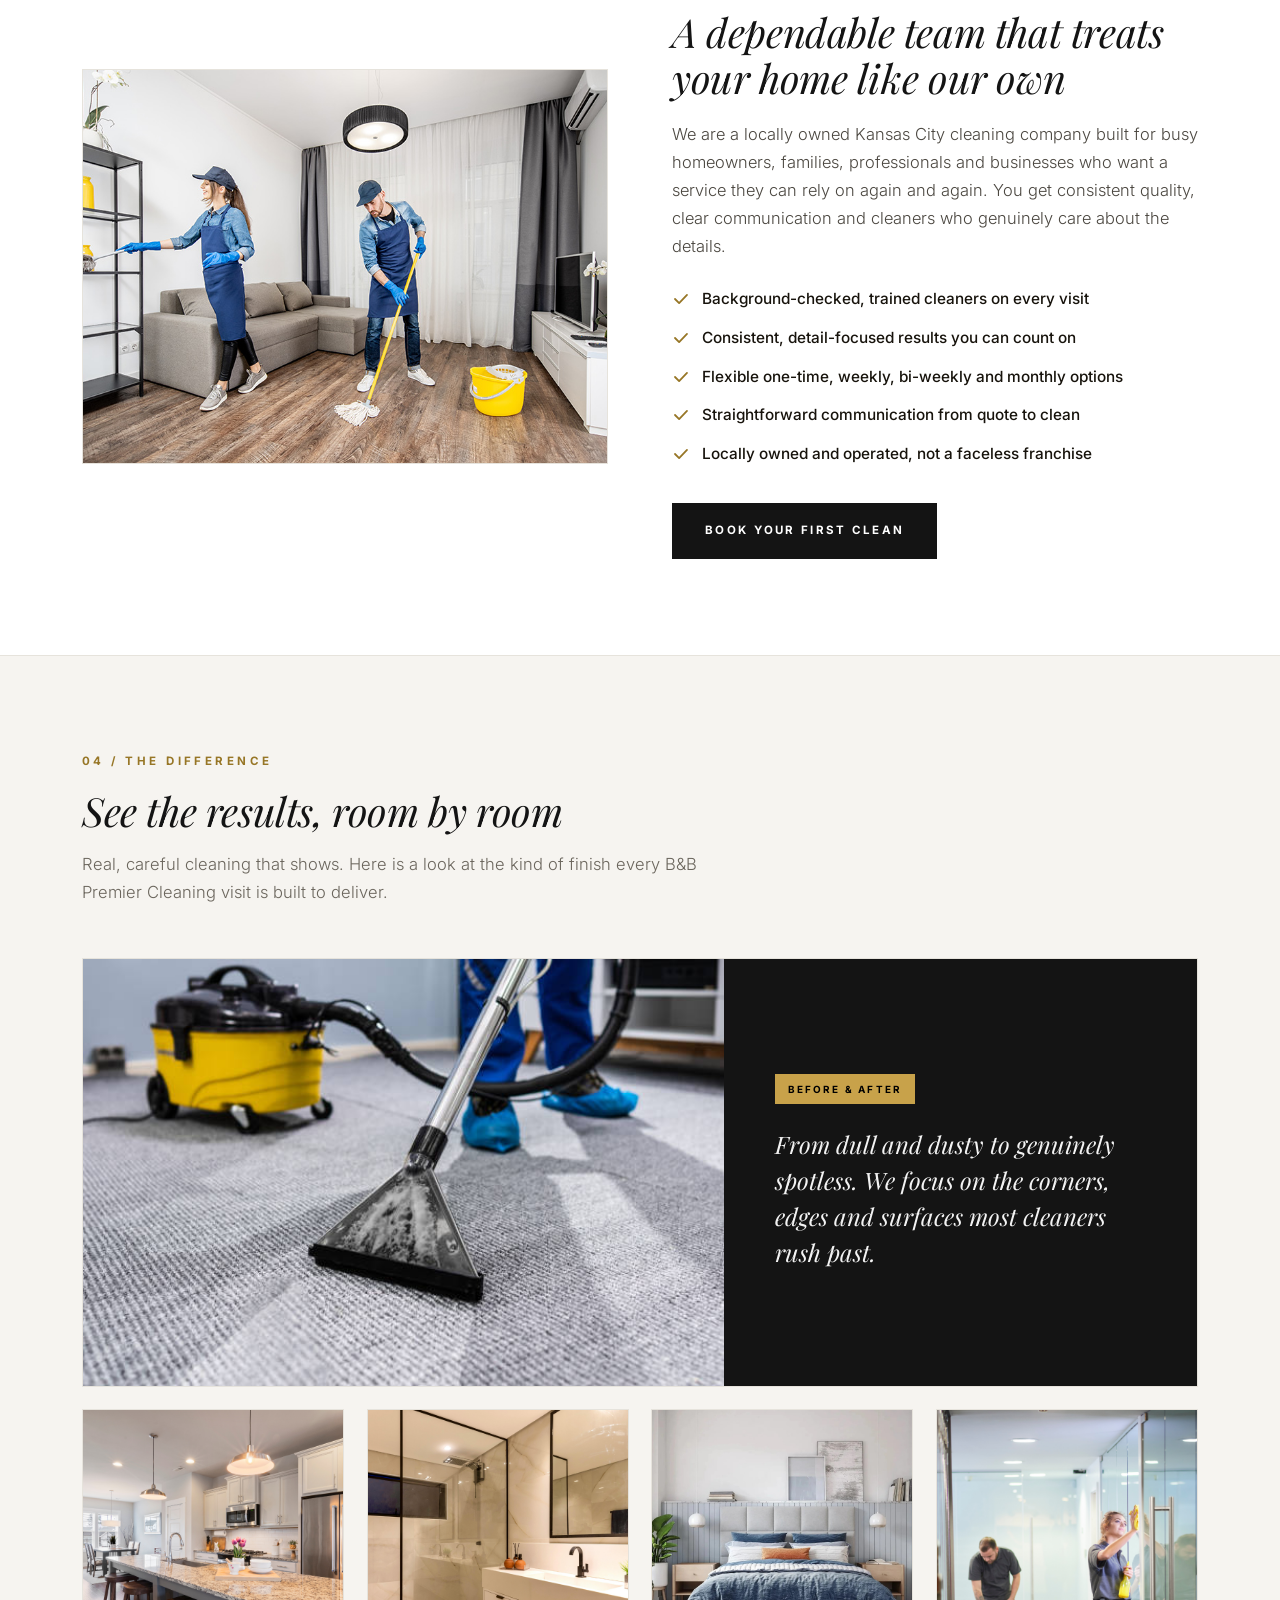
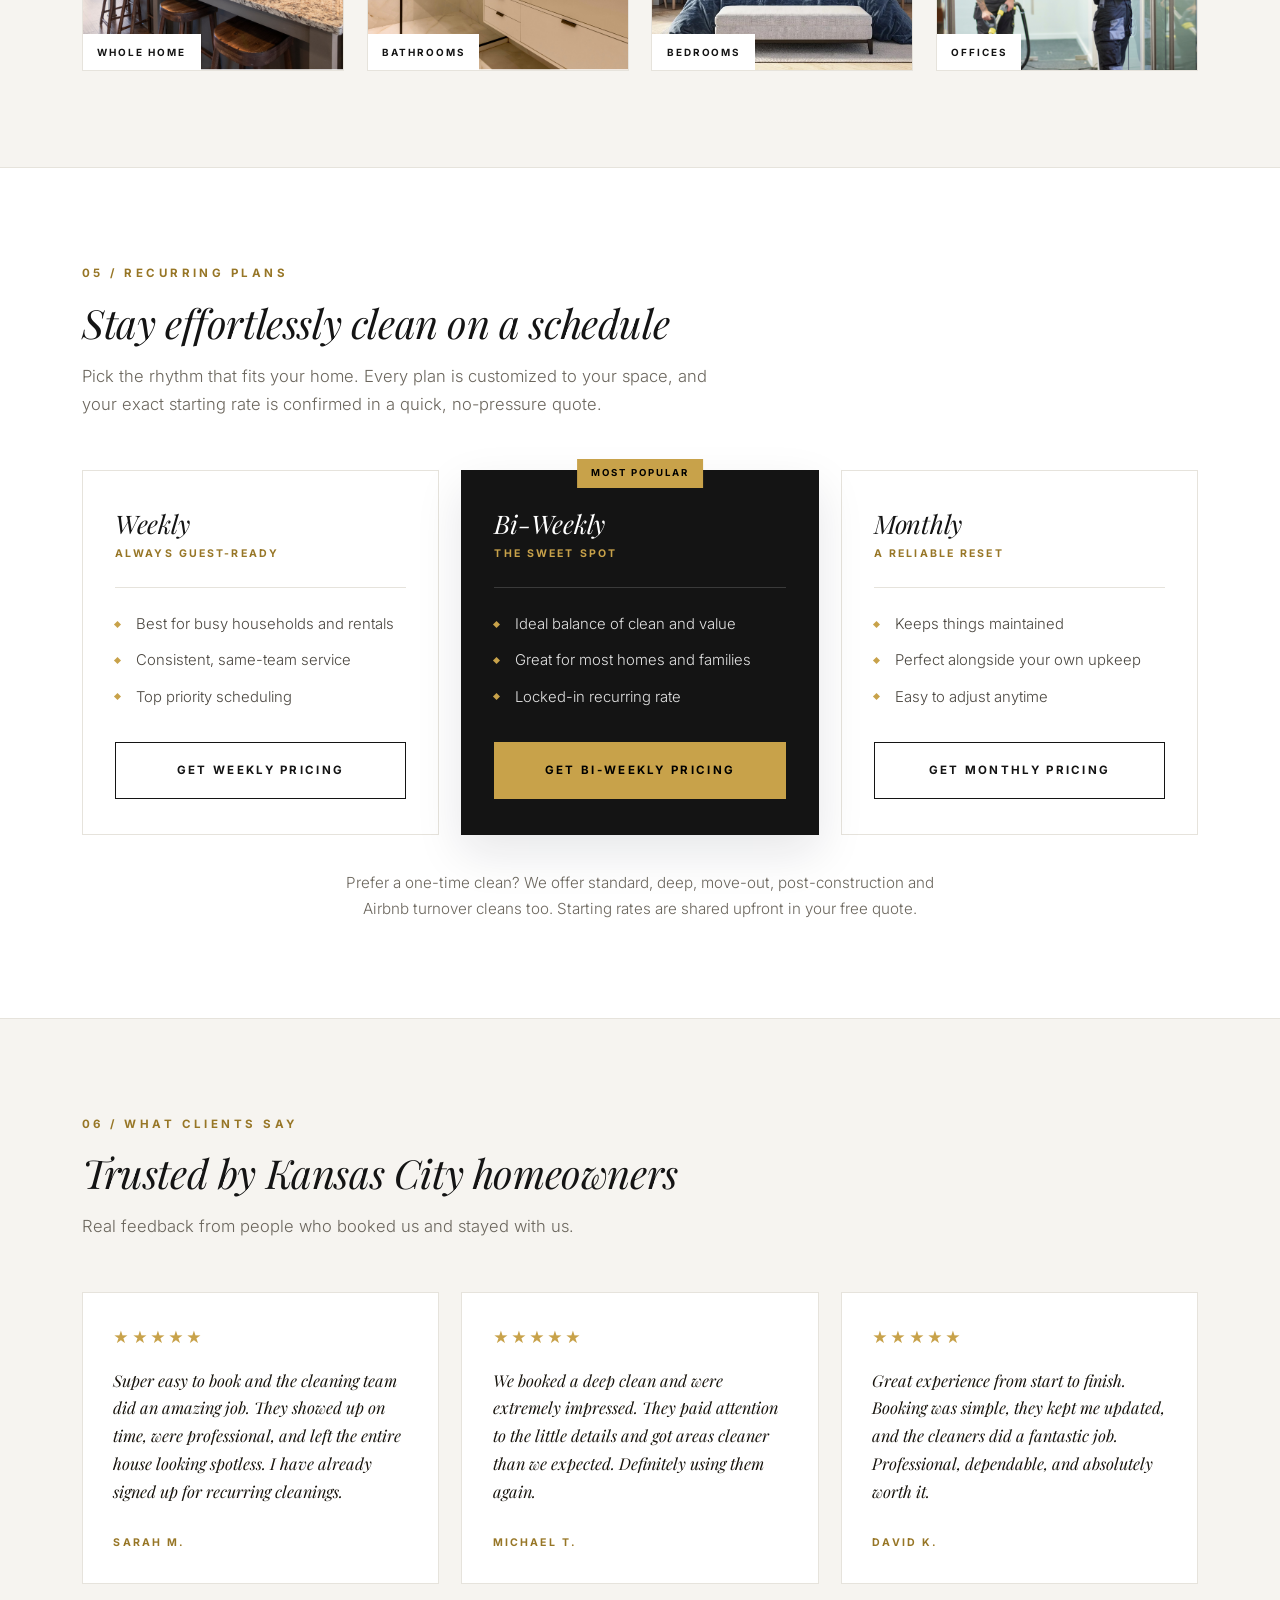
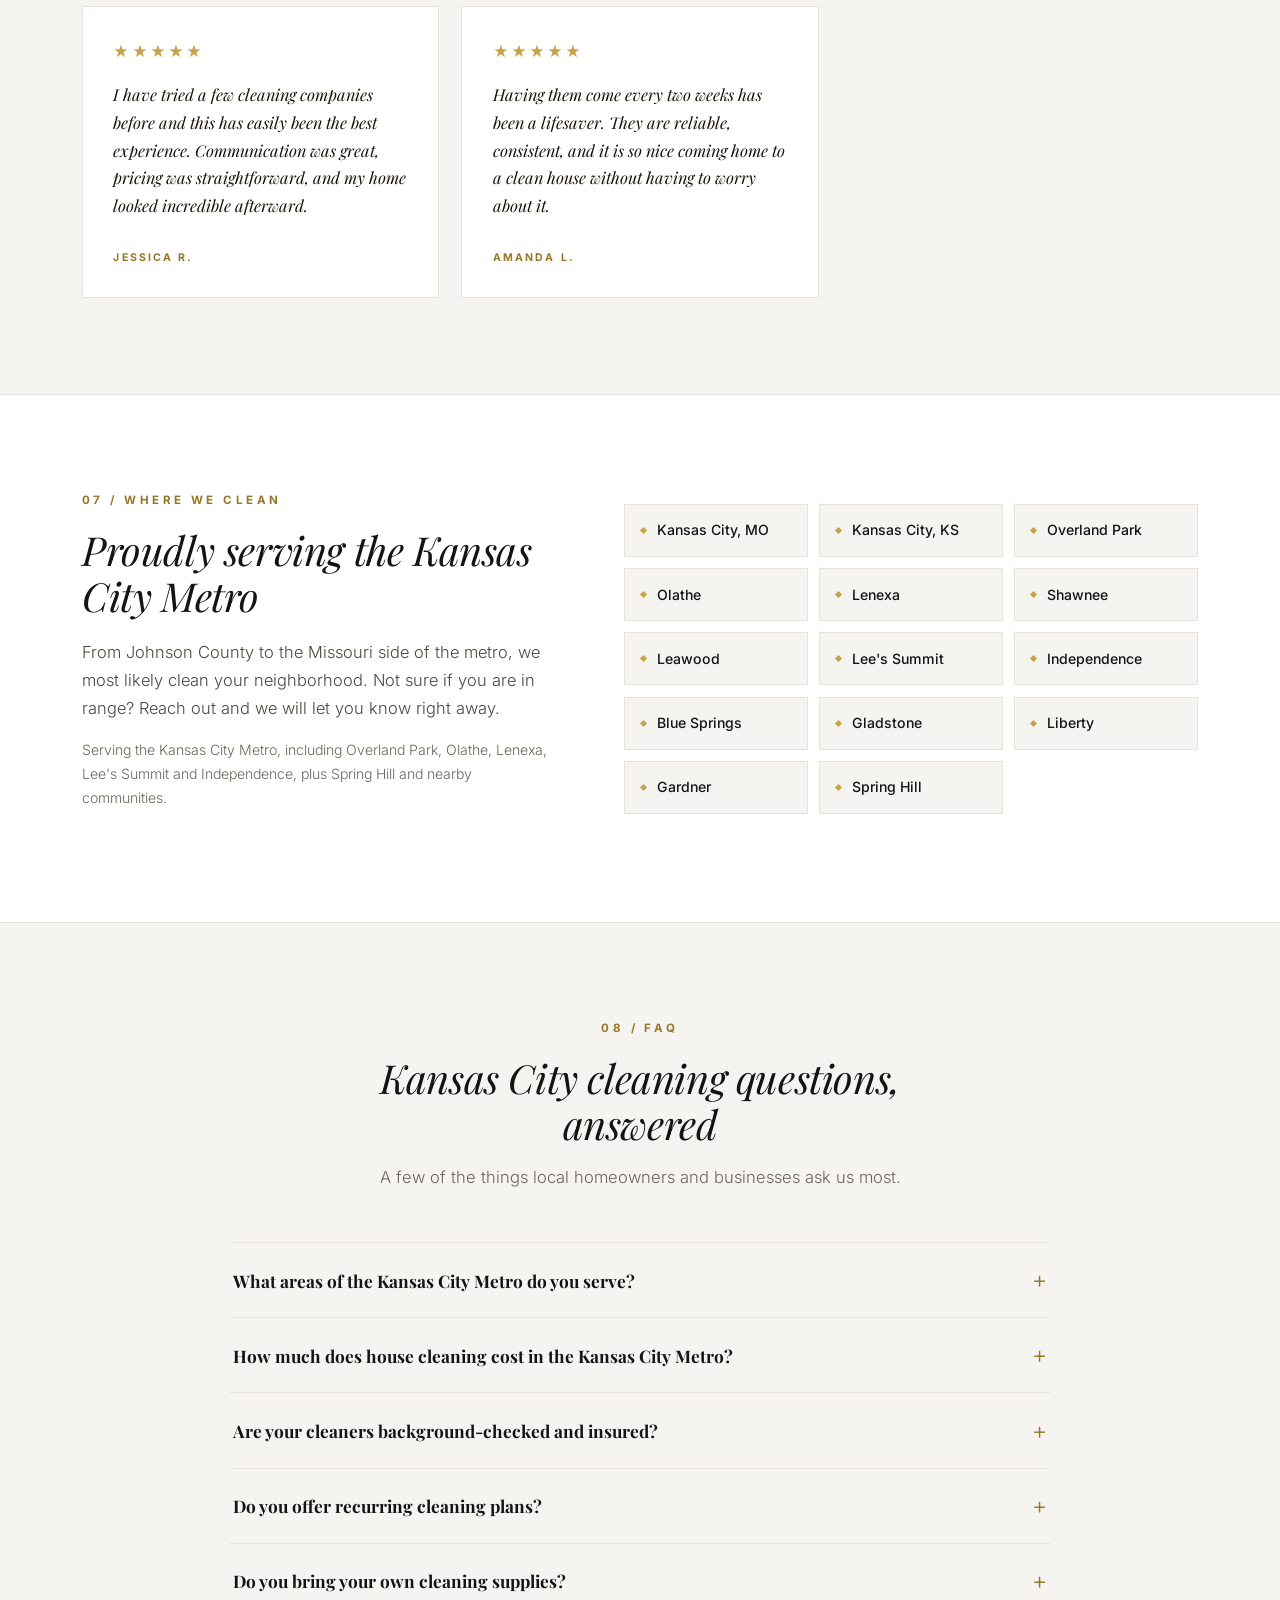
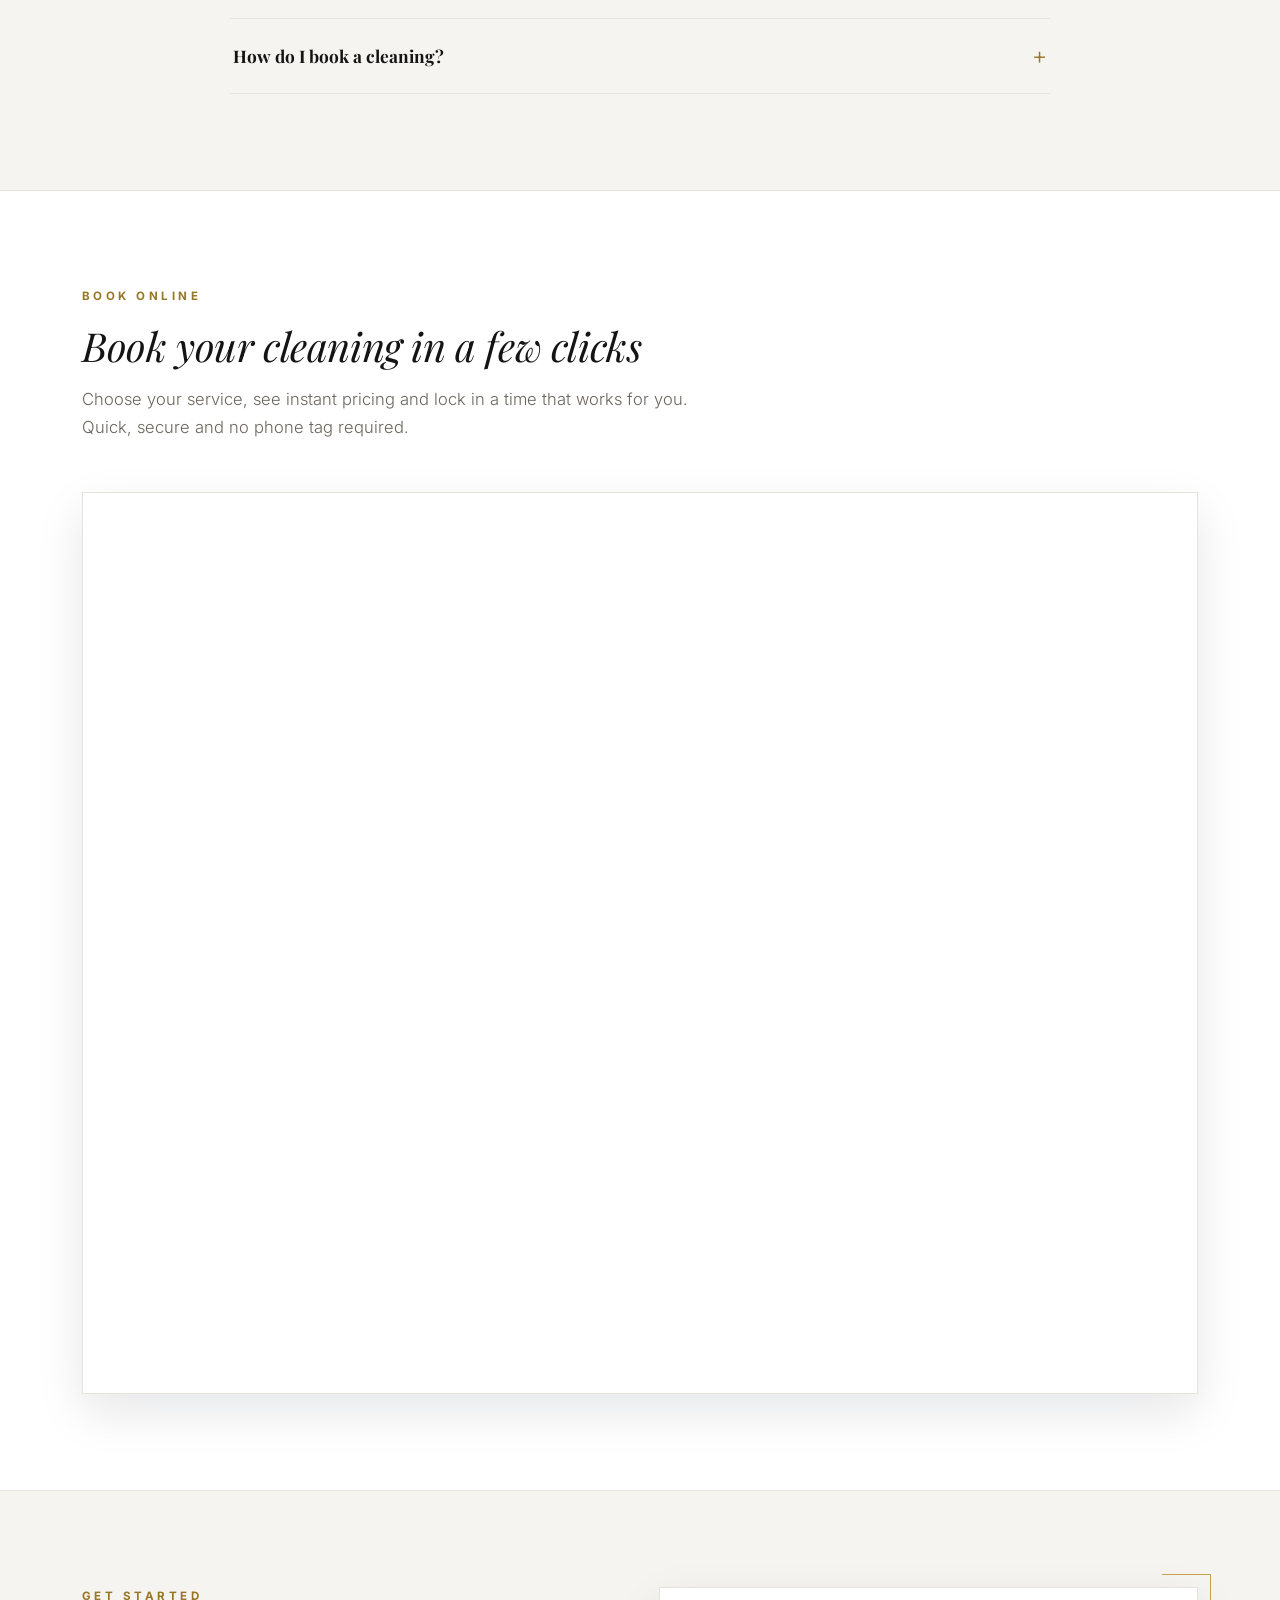
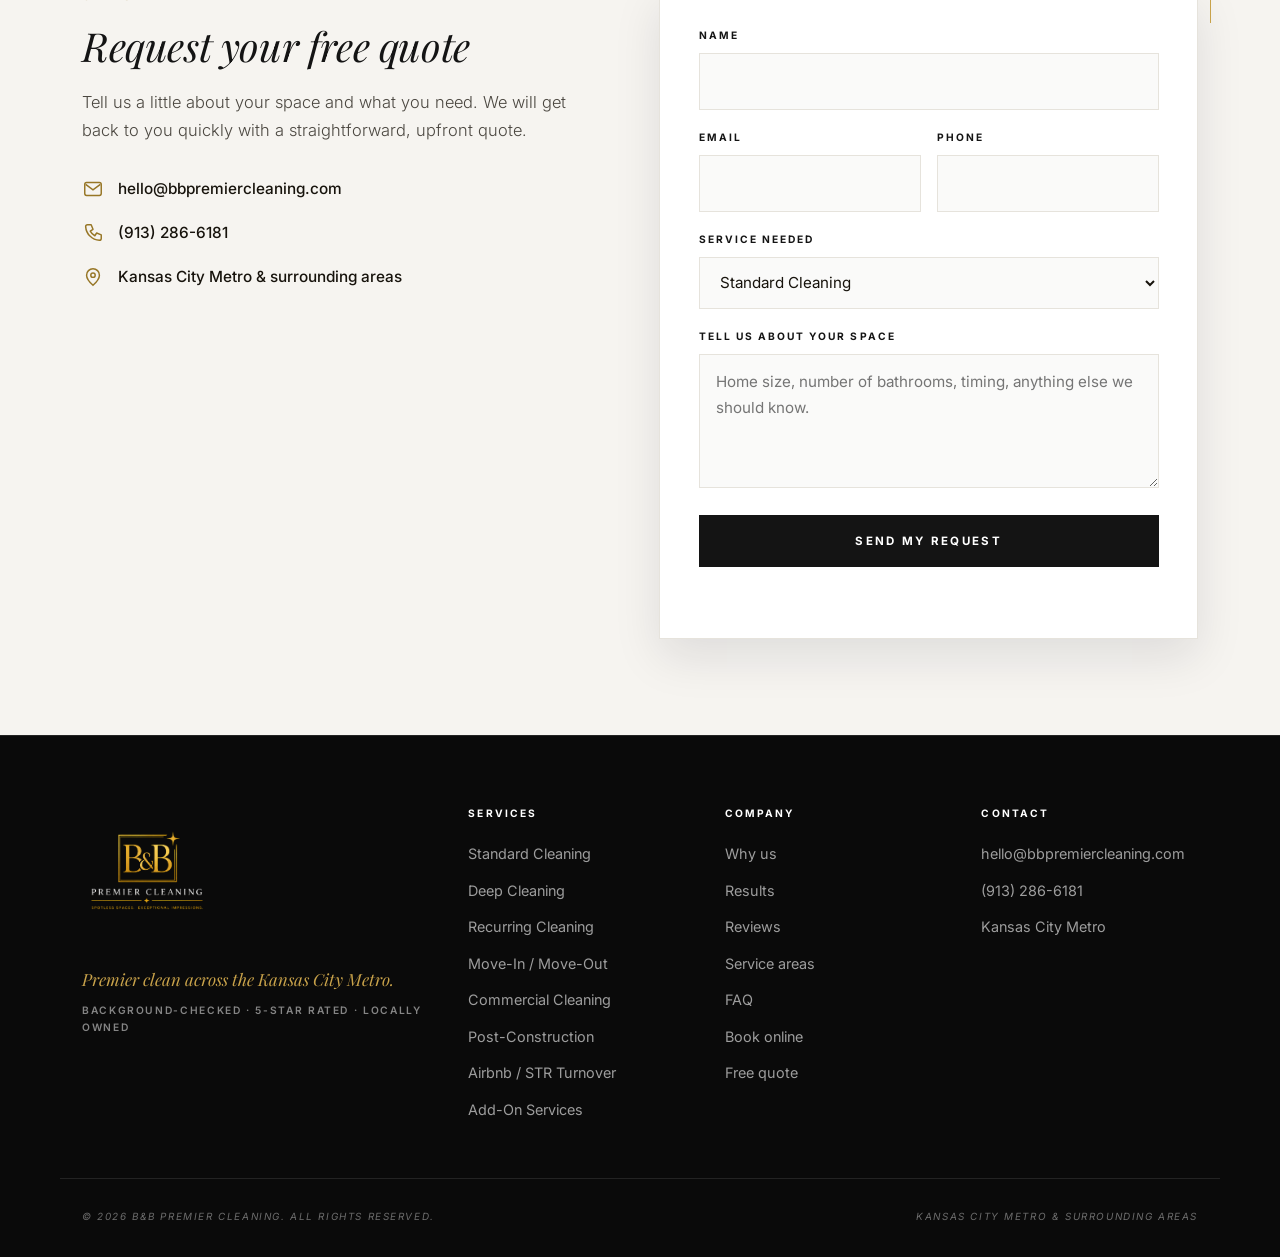
==== commit 93834b1e: "Add prominent company name above hero tagline" ====
--- a/index.html
+++ b/index.html
@@ -241,6 +241,7 @@
       <div class="hero-bg" aria-hidden="true"></div>
       <div class="wrap hero-grid">
         <div class="hero-copy">
+          <p class="hero-brand">B&amp;B Premier Cleaning</p>
           <p class="eyebrow">Serving the Kansas City Metro</p>
           <h1>Premier clean for homes and businesses across the <span class="hl">Kansas City Metro</span>.</h1>
           <p class="lead">Reliable, detail-focused cleaning from a locally owned team you can trust. We handle the scrubbing so busy homeowners, families and businesses get their time back.</p>
--- a/css/styles.css
+++ b/css/styles.css
@@ -182,6 +182,14 @@
 .hero-bg { display: none; }
 .hero-grid { position: relative; z-index: 1; display: grid; grid-template-columns: minmax(0, 1.05fr) minmax(0, .95fr); gap: clamp(2.5rem, 5vw, 4.5rem); align-items: center; }
 .hero-copy, .hero-media { min-width: 0; }
+.hero-brand {
+  display: flex; align-items: center; gap: .9rem;
+  font-family: var(--serif); font-weight: 700; color: var(--ink);
+  font-size: clamp(1.25rem, 2.6vw, 1.85rem);
+  letter-spacing: .12em; text-transform: uppercase; line-height: 1.2;
+  margin: 0 0 .85rem;
+}
+.hero-brand::before { content: ""; flex: none; width: 38px; height: 2px; background: var(--gold); }
 .hero h1 { margin-bottom: 1.8rem; }
 .hero h1 .hl { font-style: normal; font-weight: 900; color: var(--brand); }
 .hero-copy .lead, .svc-hero-copy .lead {
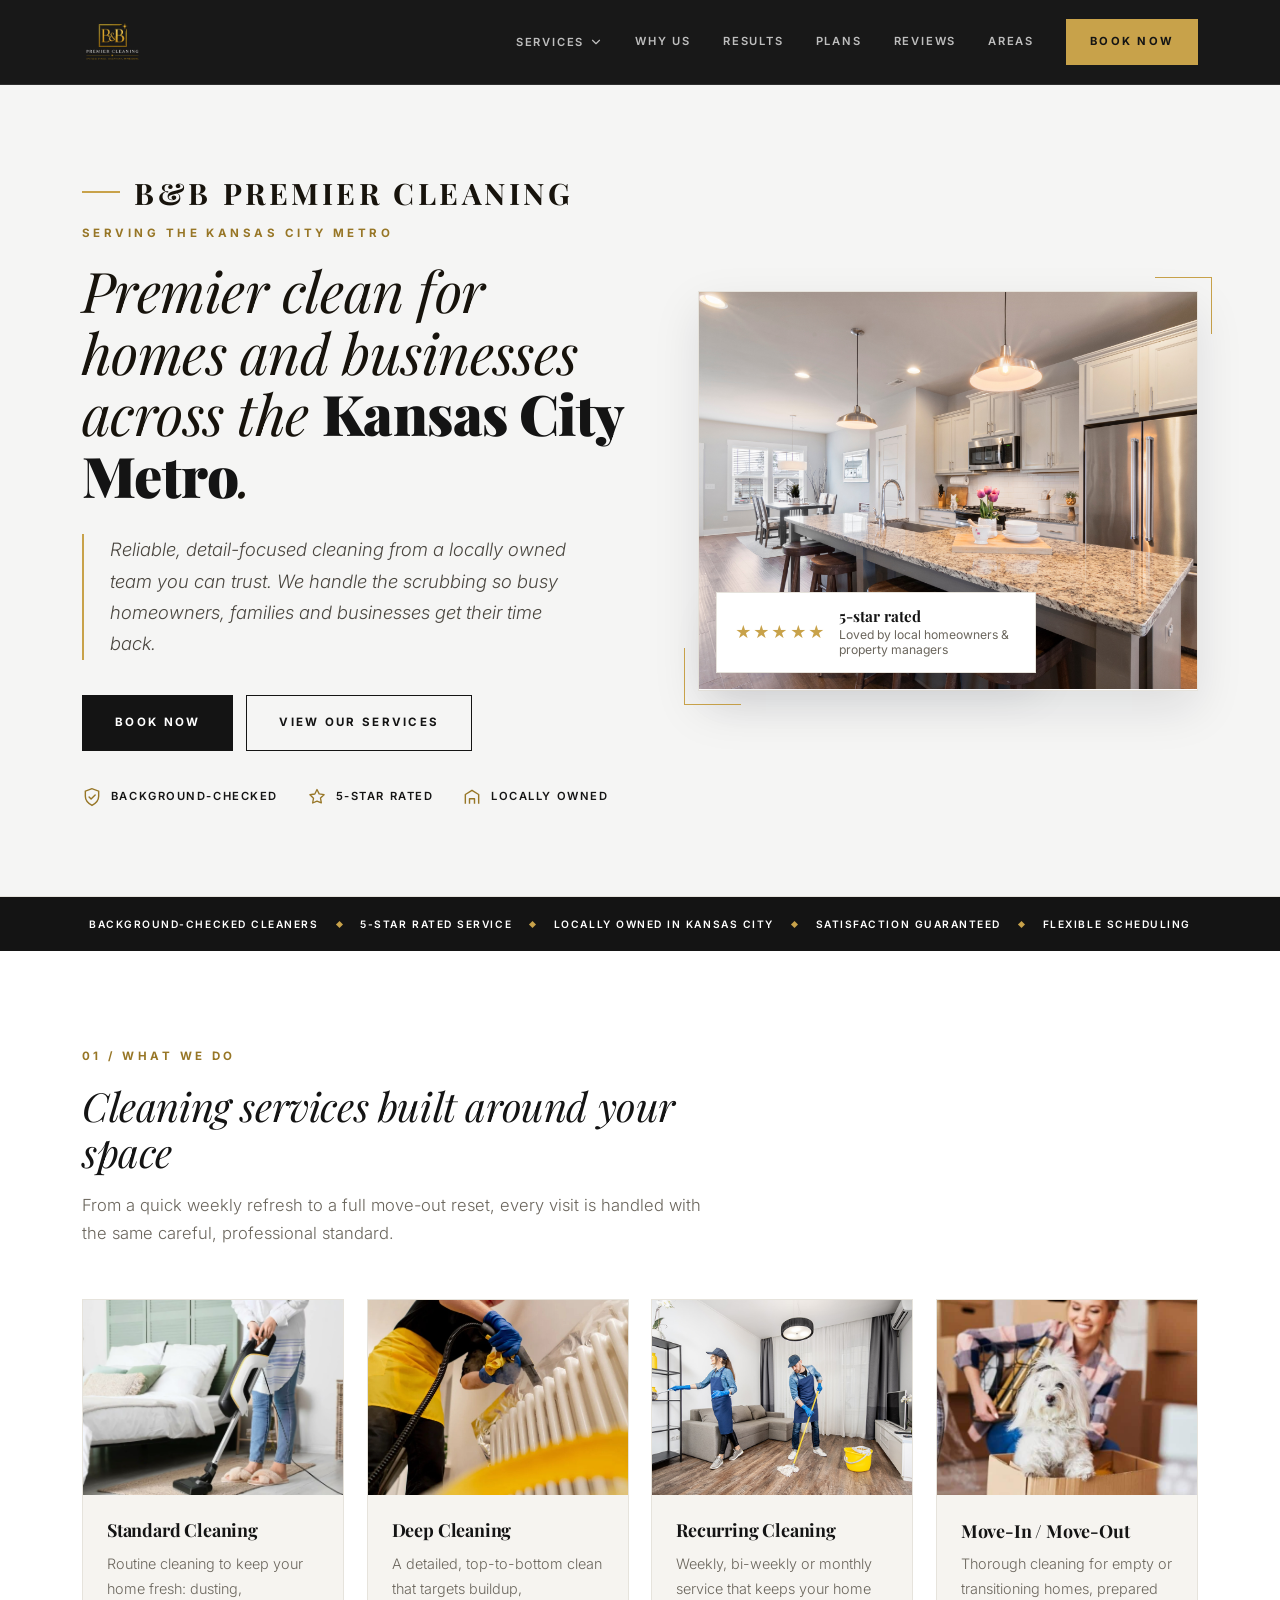
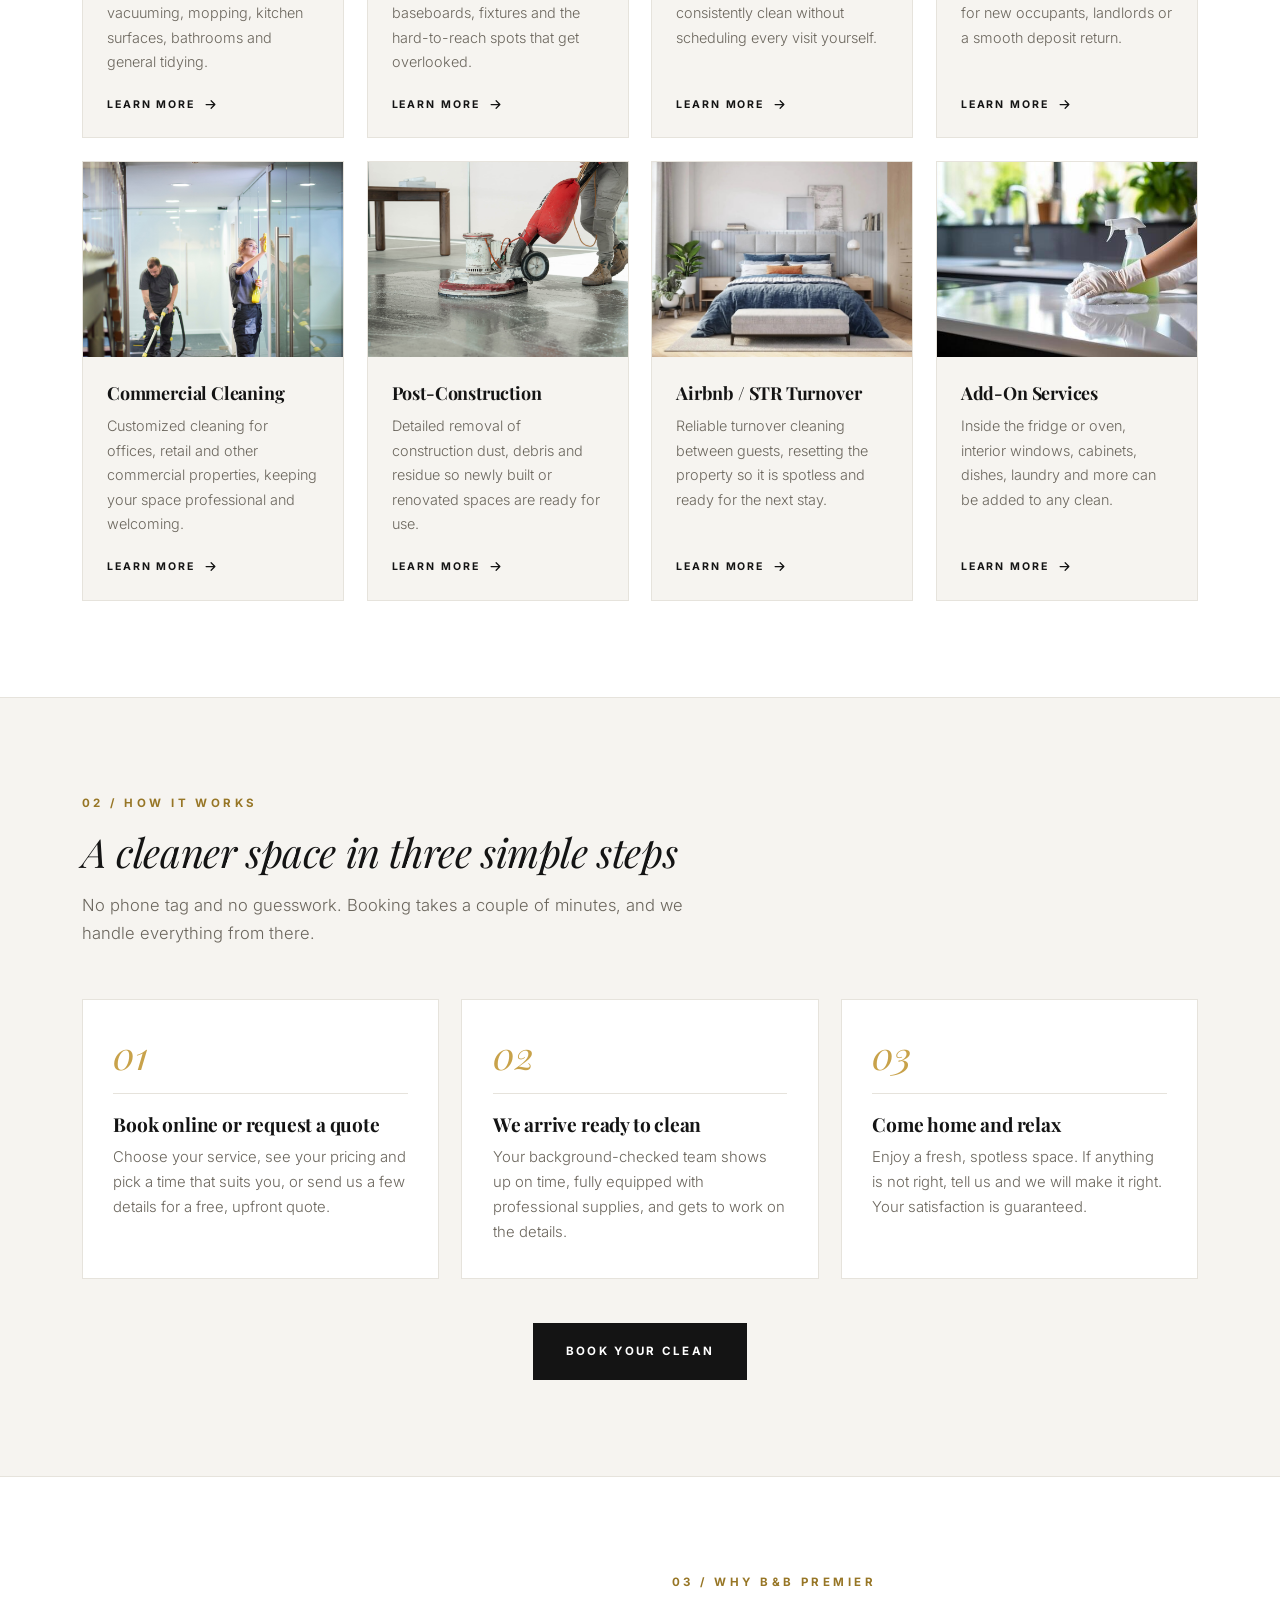
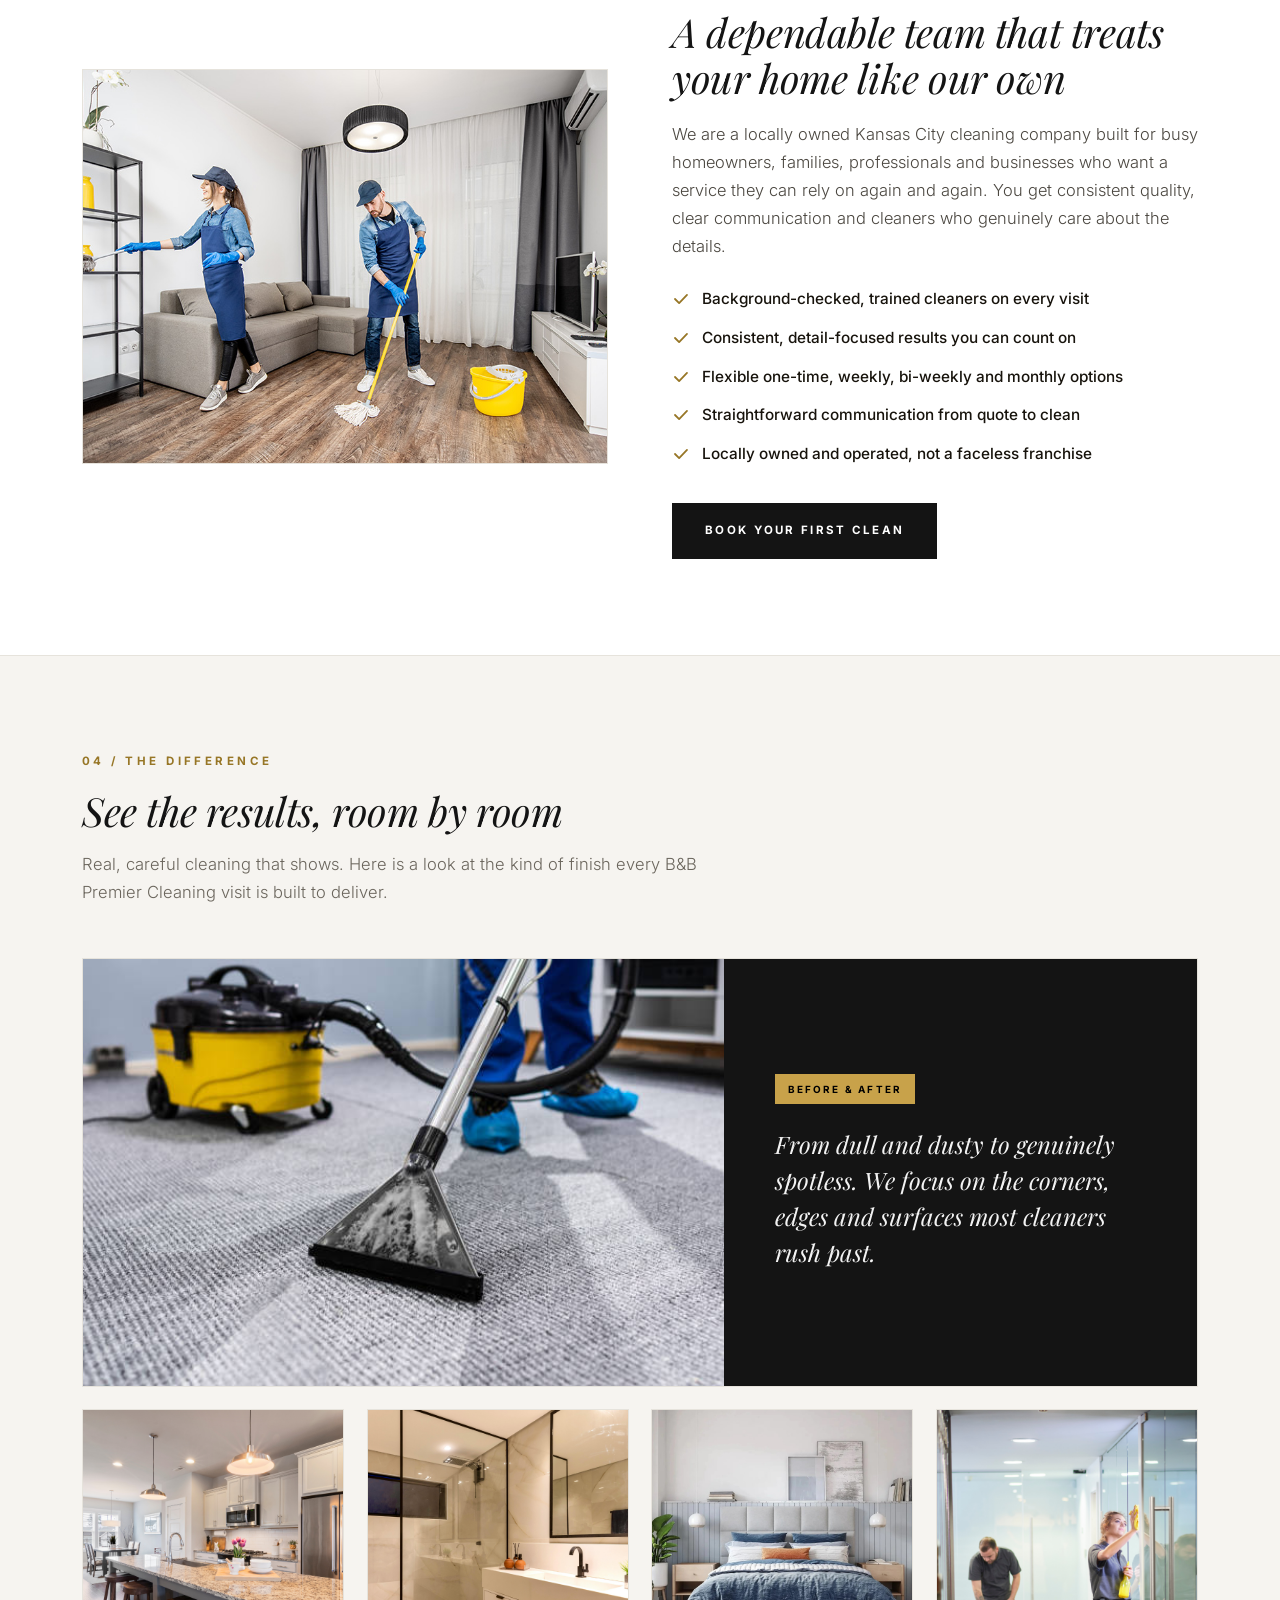
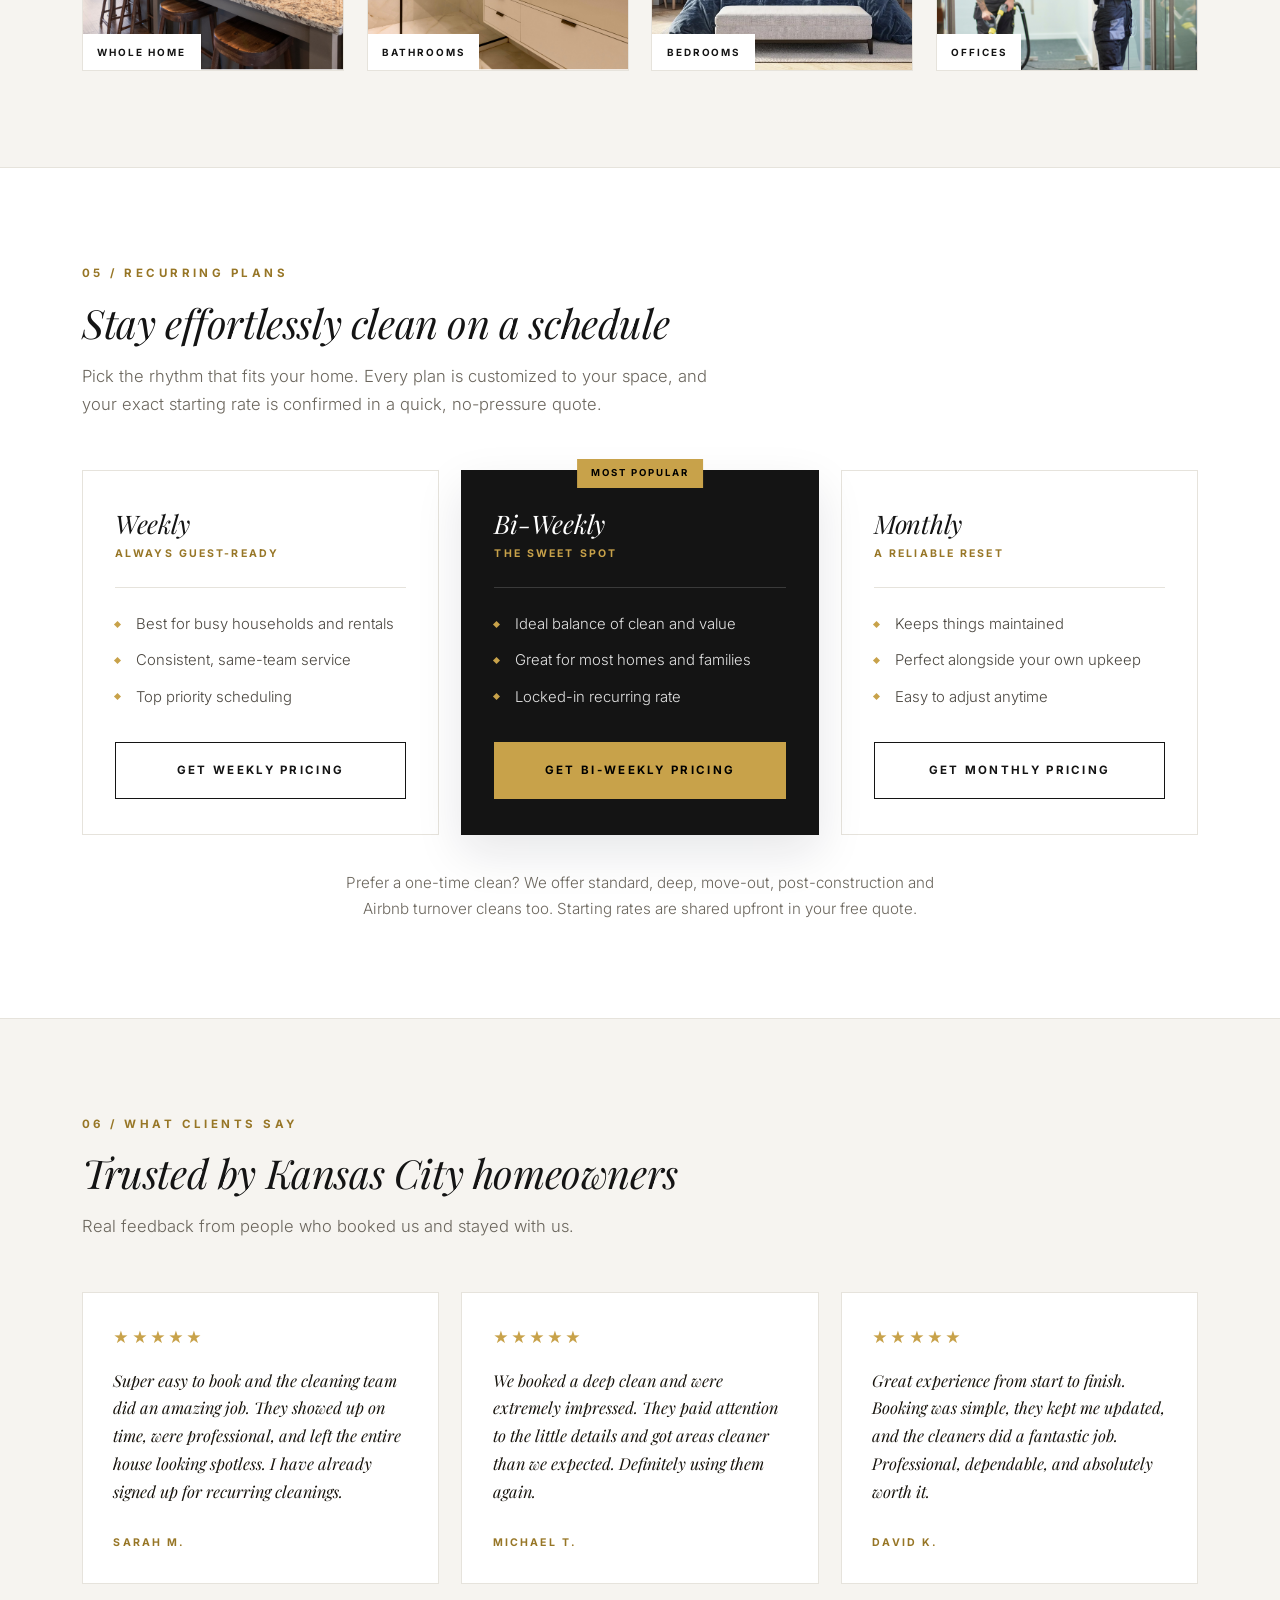
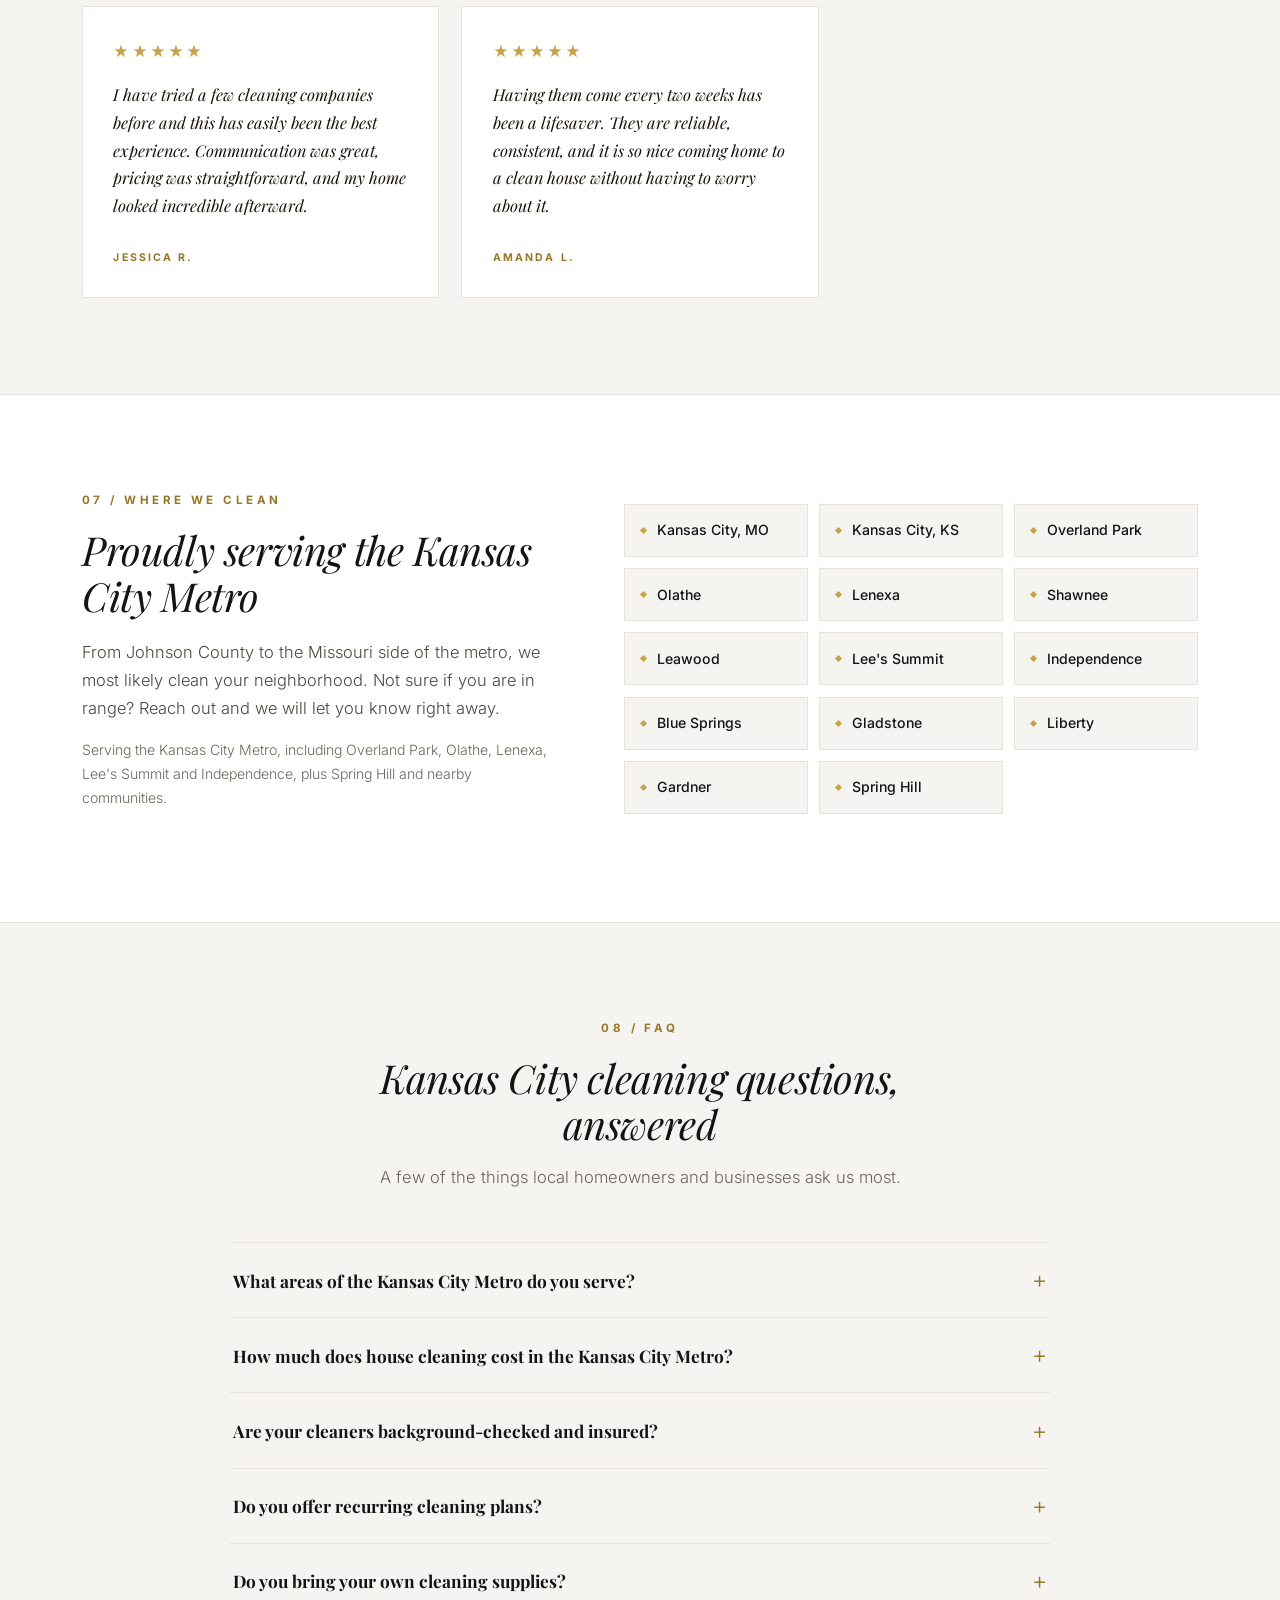
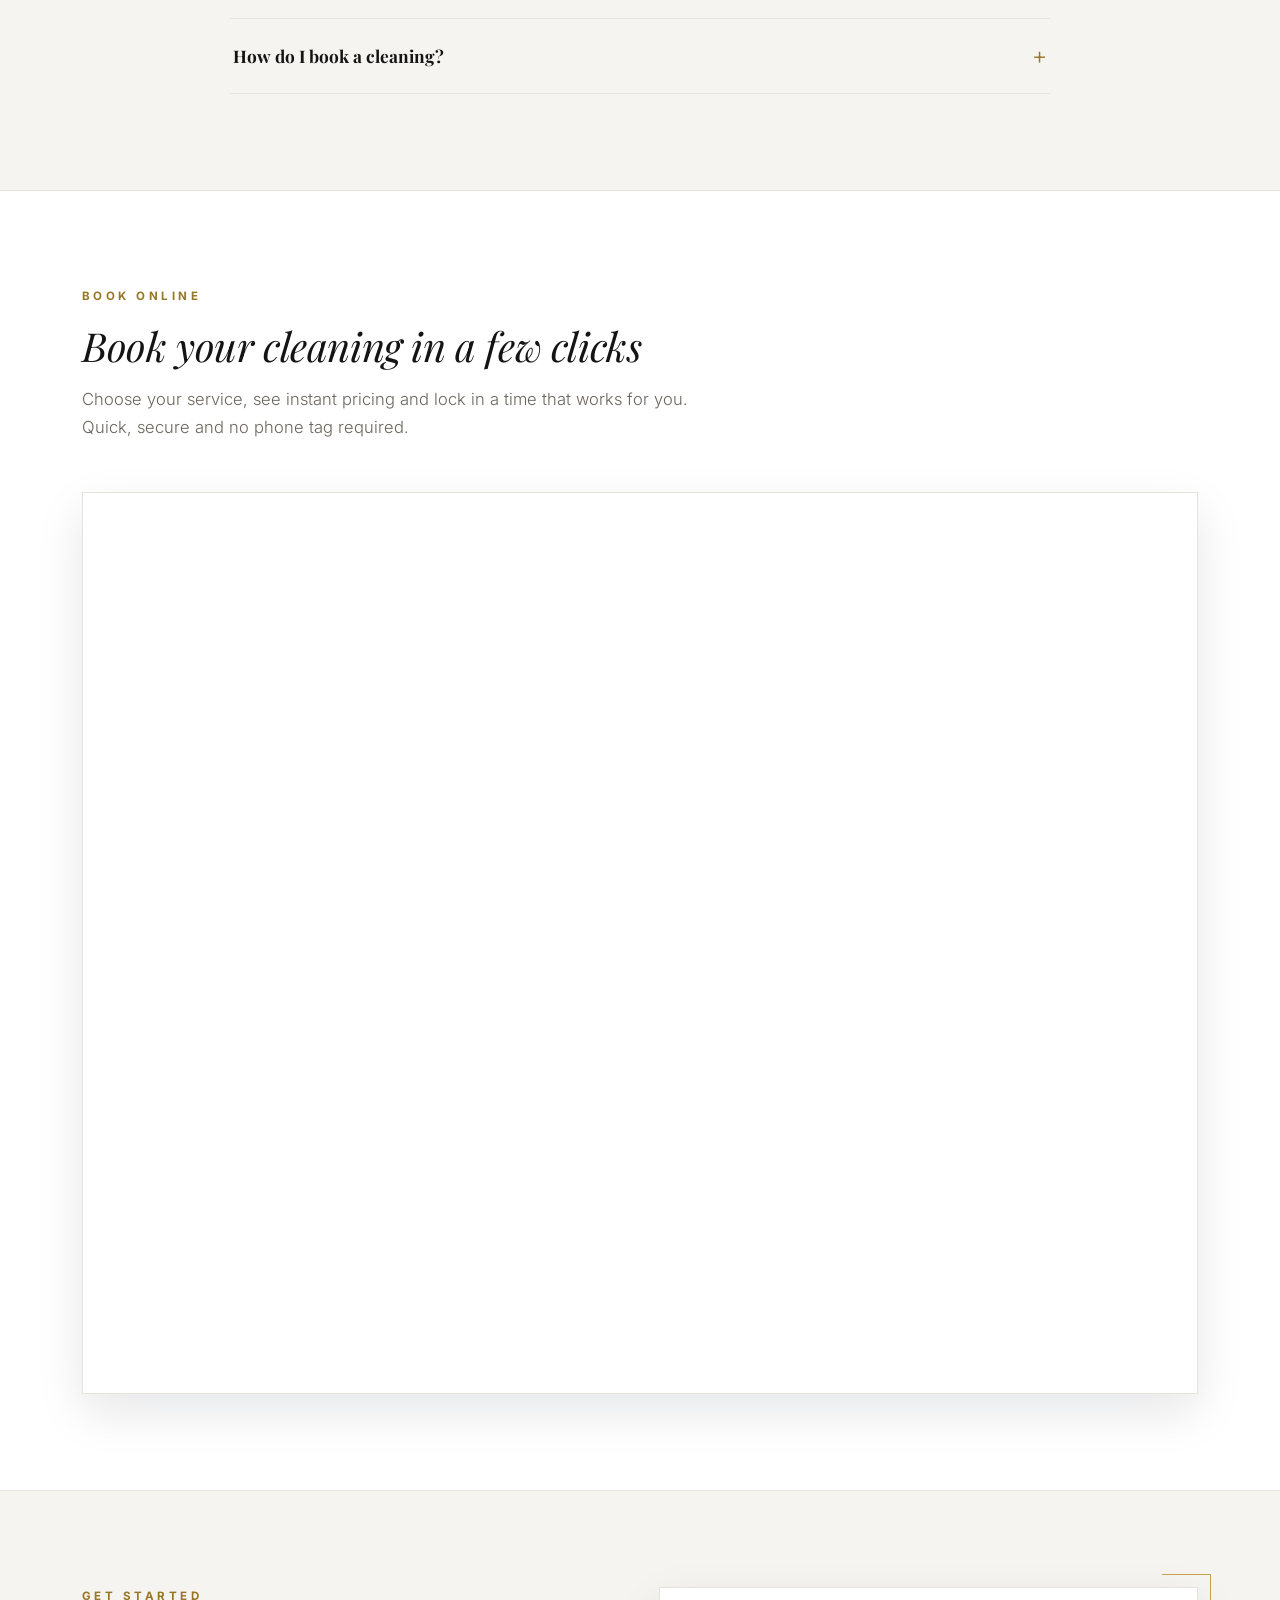
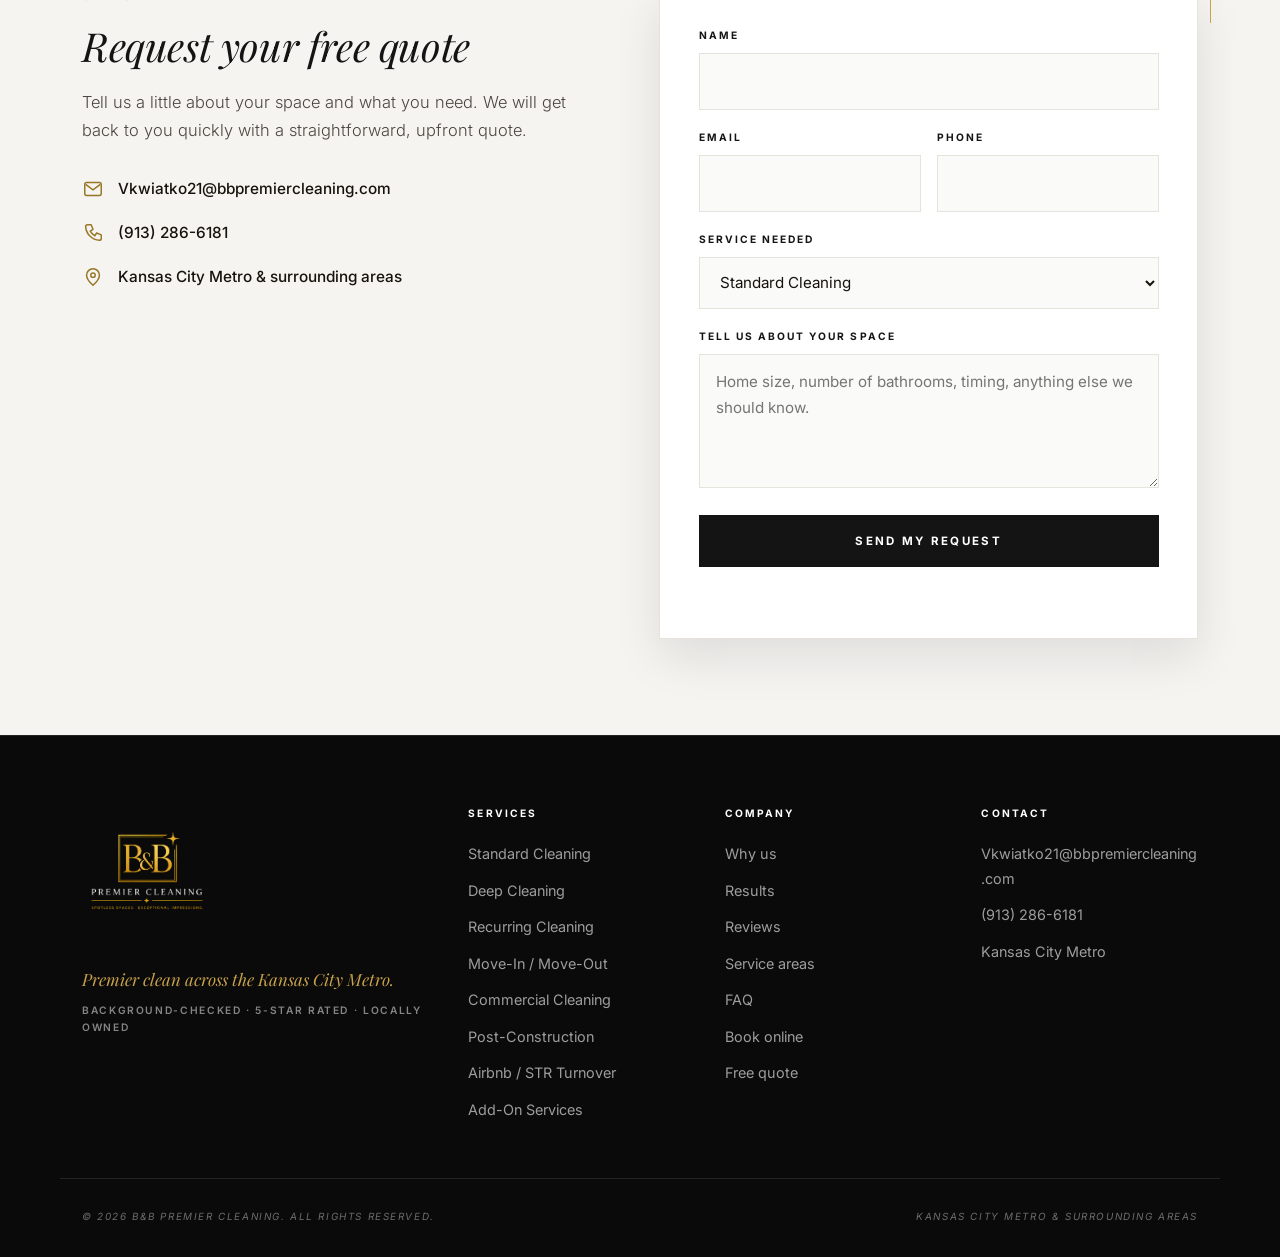
==== commit f6d46f8e: "Set contact email to Vkwiatko21@bbpremiercleaning.com" ====
--- a/index.html
+++ b/index.html
@@ -77,7 +77,7 @@
         "image": "https://bbpremiercleaning.com/assets/hero.png",
         "logo": "https://bbpremiercleaning.com/assets/favicon.svg",
         "url": "https://bbpremiercleaning.com/",
-        "email": "hello@bbpremiercleaning.com",
+        "email": "Vkwiatko21@bbpremiercleaning.com",
         "telephone": "+1-913-286-6181",
         "priceRange": "$$",
         "slogan": "Premier Clean, Every Time",
@@ -200,6 +200,12 @@
     <div class="wrap header-inner">
       <a class="brand" href="#top" aria-label="B&amp;B Premier Cleaning home">
         <img class="brand-logo" src="assets/logo.png" width="1254" height="1254" alt="B&amp;B Premier Cleaning logo" />
+        <span class="brand-stack" aria-hidden="true">
+          <img class="brand-emblem" src="assets/logo-emblem.png" width="615" height="507" alt="" />
+          <span class="bs-name">Premier Cleaning</span>
+          <span class="bs-sub">Residential &amp; Commercial Cleaning</span>
+          <span class="bs-area">Serving the Kansas City Metro</span>
+        </span>
       </a>
 
       <nav class="nav" id="nav" aria-label="Primary">
@@ -241,7 +247,7 @@
       <div class="hero-bg" aria-hidden="true"></div>
       <div class="wrap hero-grid">
         <div class="hero-copy">
-          <p class="hero-brand">B&amp;B Premier Cleaning</p>
+          <p class="hero-brand"><span class="hb-title"><span class="hb-mark">B&amp;B</span> <span class="hb-name">Premier Cleaning</span></span><span class="hb-sub">Residential &amp; Commercial Cleaning</span></p>
           <p class="eyebrow">Serving the Kansas City Metro</p>
           <h1>Premier clean for homes and businesses across the <span class="hl">Kansas City Metro</span>.</h1>
           <p class="lead">Reliable, detail-focused cleaning from a locally owned team you can trust. We handle the scrubbing so busy homeowners, families and businesses get their time back.</p>
@@ -639,7 +645,7 @@
           <ul class="contact-info">
             <li>
               <svg viewBox="0 0 24 24" aria-hidden="true"><rect x="3" y="5" width="18" height="14" rx="2" fill="none" stroke="currentColor" stroke-width="1.6"/><path d="m4 7 8 6 8-6" fill="none" stroke="currentColor" stroke-width="1.6"/></svg>
-              <a href="mailto:hello@bbpremiercleaning.com">hello@bbpremiercleaning.com</a>
+              <a href="mailto:Vkwiatko21@bbpremiercleaning.com">Vkwiatko21@bbpremiercleaning.com</a>
             </li>
             <li>
               <svg viewBox="0 0 24 24" aria-hidden="true"><path d="M6 3h4l2 5-3 2a12 12 0 0 0 5 5l2-3 5 2v4a2 2 0 0 1-2 2A16 16 0 0 1 4 5a2 2 0 0 1 2-2z" fill="none" stroke="currentColor" stroke-width="1.6" stroke-linejoin="round"/></svg>
@@ -735,7 +741,7 @@
       <div class="footer-col">
         <h4>Contact</h4>
         <ul>
-          <li><a href="mailto:hello@bbpremiercleaning.com">hello@bbpremiercleaning.com</a></li>
+          <li><a href="mailto:Vkwiatko21@bbpremiercleaning.com">Vkwiatko21@bbpremiercleaning.com</a></li>
           <li><a href="tel:+19132866181">(913) 286-6181</a></li>
           <li>Kansas City Metro</li>
         </ul>
--- a/css/styles.css
+++ b/css/styles.css
@@ -123,6 +123,7 @@
 .brand { display: inline-flex; align-items: center; gap: .75rem; }
 .brand-mark { flex: none; }
 .brand-logo { display: block; height: 60px; width: auto; }
+.brand-stack { display: none; }
 .brand-text { display: flex; flex-direction: column; line-height: 1; }
 .brand-text strong { font-family: var(--serif); font-style: italic; font-size: 1.22rem; color: #fff; font-weight: 700; letter-spacing: -0.01em; }
 .brand-text em { font-style: normal; font-size: .6rem; font-weight: 600; letter-spacing: .3em; text-transform: uppercase; color: var(--gold); margin-top: 5px; }
@@ -190,6 +191,7 @@
   margin: 0 0 .85rem;
 }
 .hero-brand::before { content: ""; flex: none; width: 38px; height: 2px; background: var(--gold); }
+.hb-sub { display: none; }
 .hero h1 { margin-bottom: 1.8rem; }
 .hero h1 .hl { font-style: normal; font-weight: 900; color: var(--brand); }
 .hero-copy .lead, .svc-hero-copy .lead {
@@ -524,13 +526,44 @@
 }
 
 @media (max-width: 820px) {
-  html { scroll-padding-top: 84px; }
+  html { scroll-padding-top: 20px; }
+
+  /* Tall, centered brand header (matches client mock-up) */
+  .site-header {
+    position: relative; background: var(--surface);
+    backdrop-filter: none; -webkit-backdrop-filter: none;
+  }
+  .header-inner { height: auto; justify-content: center; padding-block: 1.2rem 1.3rem; }
+  .site-header .brand-logo { display: none; }
+  .brand { display: flex; flex-direction: column; align-items: center; }
+  .brand-stack { display: flex; flex-direction: column; align-items: center; text-align: center; }
+  .brand-emblem { display: block; height: clamp(72px, 23vw, 96px); width: auto; }
+  .bs-name {
+    margin-top: .7rem; font-family: var(--serif); font-weight: 400; color: #fff; text-transform: uppercase;
+    font-size: clamp(1rem, 5vw, 1.35rem); letter-spacing: .2em; line-height: 1.1; padding-left: .2em;
+  }
+  .bs-sub {
+    display: block; margin-top: .6rem; padding-top: .5rem; border-top: 1px solid var(--gold);
+    font-size: clamp(.54rem, 2.7vw, .68rem); font-weight: 600; letter-spacing: .2em; text-transform: uppercase;
+    color: var(--gold); line-height: 1.3;
+  }
+  .bs-area {
+    margin-top: .4rem; font-size: clamp(.5rem, 2.5vw, .62rem); font-weight: 500; letter-spacing: .22em;
+    text-transform: uppercase; color: #fff; line-height: 1.3;
+  }
+  /* Menu button floats top-right so it stays reachable while scrolling */
+  .nav-toggle {
+    position: fixed; top: 14px; right: 14px; z-index: 101;
+    width: 46px; height: 46px; background: rgba(10, 10, 10, .85);
+    border: 1px solid rgba(255, 255, 255, .22);
+  }
+
   .nav {
-    position: fixed; inset: 84px 0 auto 0;
-    max-height: calc(100dvh - 84px); overflow-y: auto;
+    position: fixed; inset: 0 0 auto 0;
+    max-height: 100dvh; overflow-y: auto;
     flex-direction: column; align-items: stretch; gap: 0;
     background: var(--surface); border-bottom: 1px solid var(--surface-line);
-    padding: .5rem 22px 1.6rem; box-shadow: 0 20px 40px rgba(0, 0, 0, .5);
+    padding: 4.6rem 22px 1.6rem; box-shadow: 0 20px 40px rgba(0, 0, 0, .5);
     transform: translateY(-140%); transition: transform .35s var(--ease); z-index: 99;
   }
   .nav.open { transform: translateY(0); }
@@ -556,6 +589,33 @@
 
   .hero-grid { grid-template-columns: minmax(0, 1fr); }
   .hero-copy .lead, .svc-hero-copy .lead { max-width: none; }
+
+  /* Centered hero lockup (matches client mock-up) */
+  .hero-copy { text-align: center; }
+  .hero-brand { flex-direction: column; align-items: center; gap: 0; margin: 0; letter-spacing: 0; text-transform: none; }
+  .hero-brand::before { display: none; }
+  .hb-title { display: block; width: 100%; }
+  .hb-mark {
+    display: flex; align-items: center; gap: 1.2rem; justify-content: center;
+    font-weight: 500; font-size: clamp(2.5rem, 12.5vw, 3.4rem); line-height: 1; letter-spacing: .02em;
+  }
+  .hb-mark::before, .hb-mark::after { content: ""; flex: 1; height: 1px; background: var(--gold); }
+  .hb-name {
+    display: block; margin-top: .3rem; font-weight: 600; text-transform: uppercase;
+    font-size: clamp(1.2rem, 7.5vw, 2.2rem); letter-spacing: .035em; line-height: 1.1;
+  }
+  .hb-sub {
+    display: block; margin-top: .85rem; font-family: var(--sans); font-weight: 600; text-transform: uppercase;
+    font-size: clamp(.58rem, 3.1vw, .76rem); letter-spacing: .23em; color: var(--gold-ink); line-height: 1.4;
+  }
+  .hero .eyebrow {
+    margin: 1.1rem 0 1.4rem; color: var(--ink); font-weight: 500; font-size: .66rem; letter-spacing: .24em;
+  }
+  .hero .eyebrow::before { content: ""; display: block; width: 72px; height: 2px; background: var(--gold); margin: 0 auto 1rem; }
+  .hero h1 { margin-bottom: 1.4rem; }
+  .hero-copy .lead { border-left: 0; padding-left: 0; margin-inline: auto; }
+  .hero-actions { justify-content: center; }
+  .hero-trust { justify-content: center; }
   .hero-media { order: -1; }
   .why-grid, .areas-grid, .contact-grid, .results-feature { grid-template-columns: minmax(0, 1fr); }
   .why-media { order: -1; }
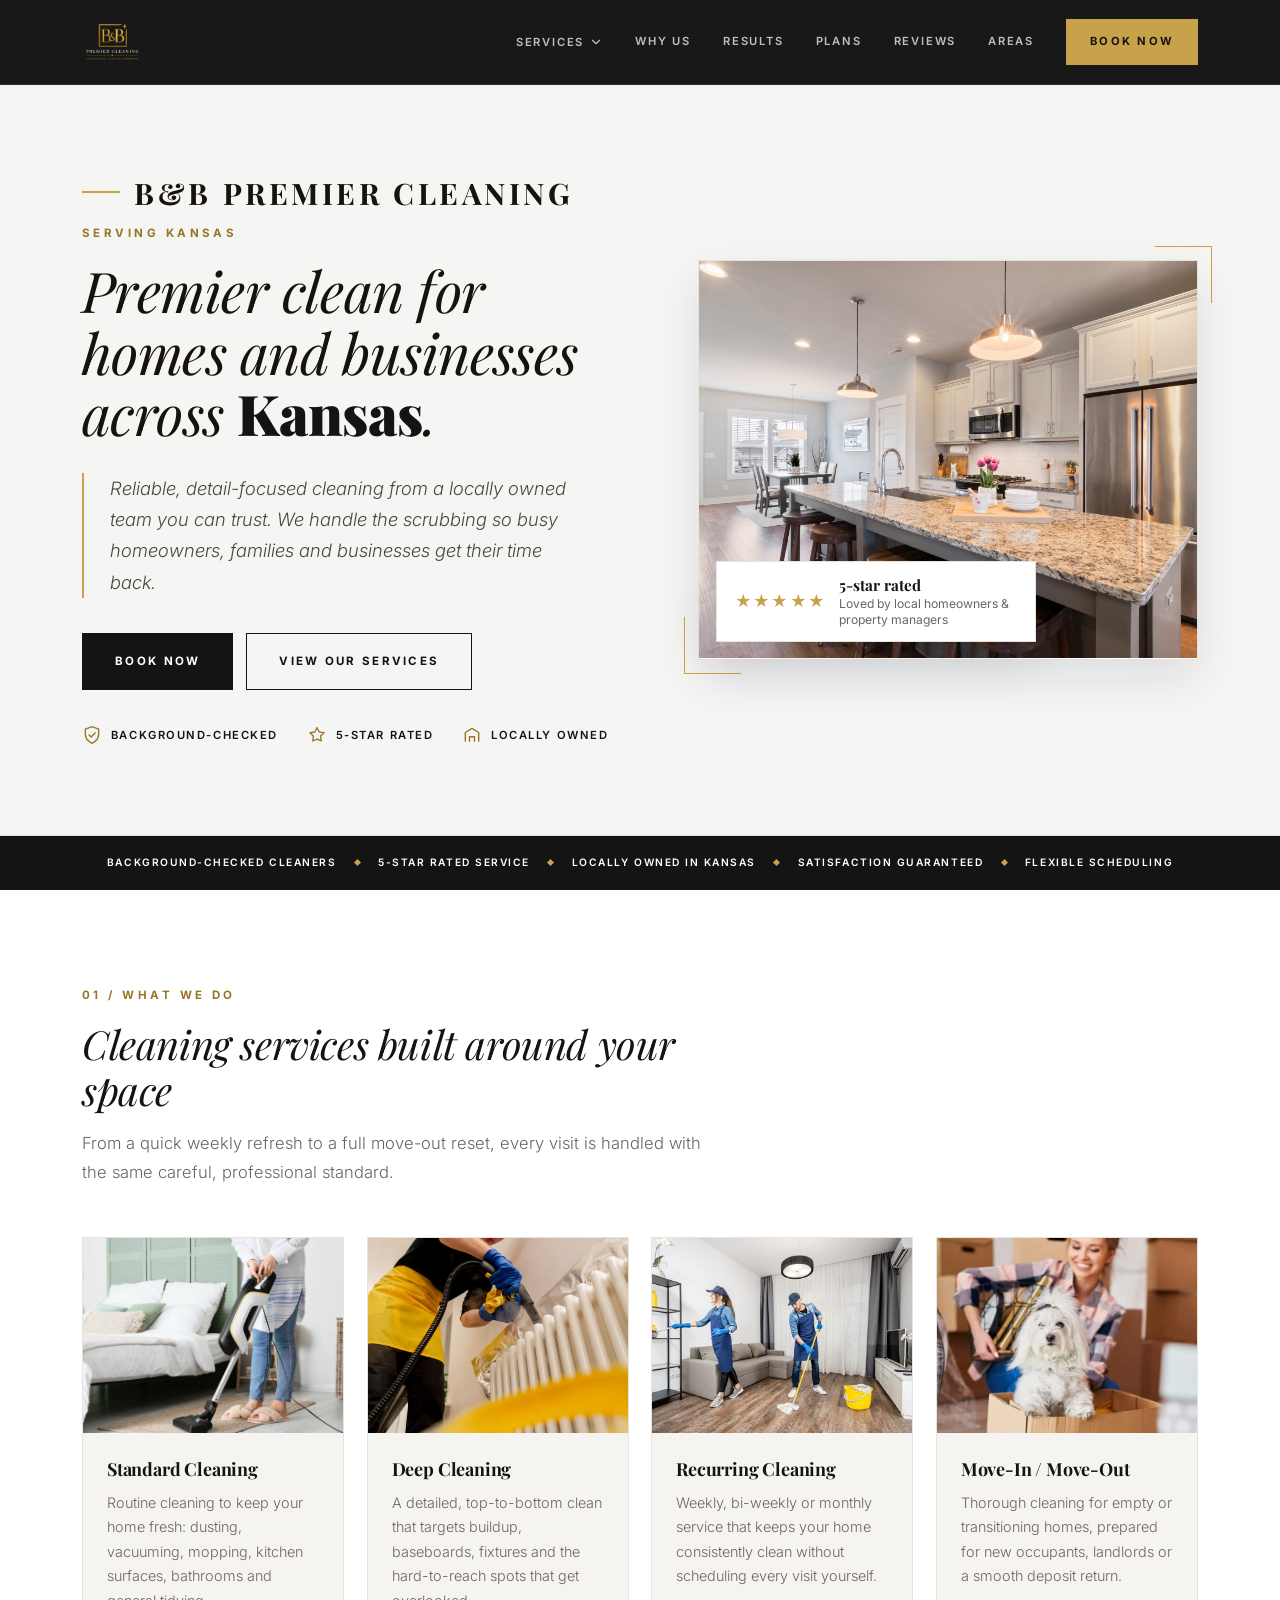
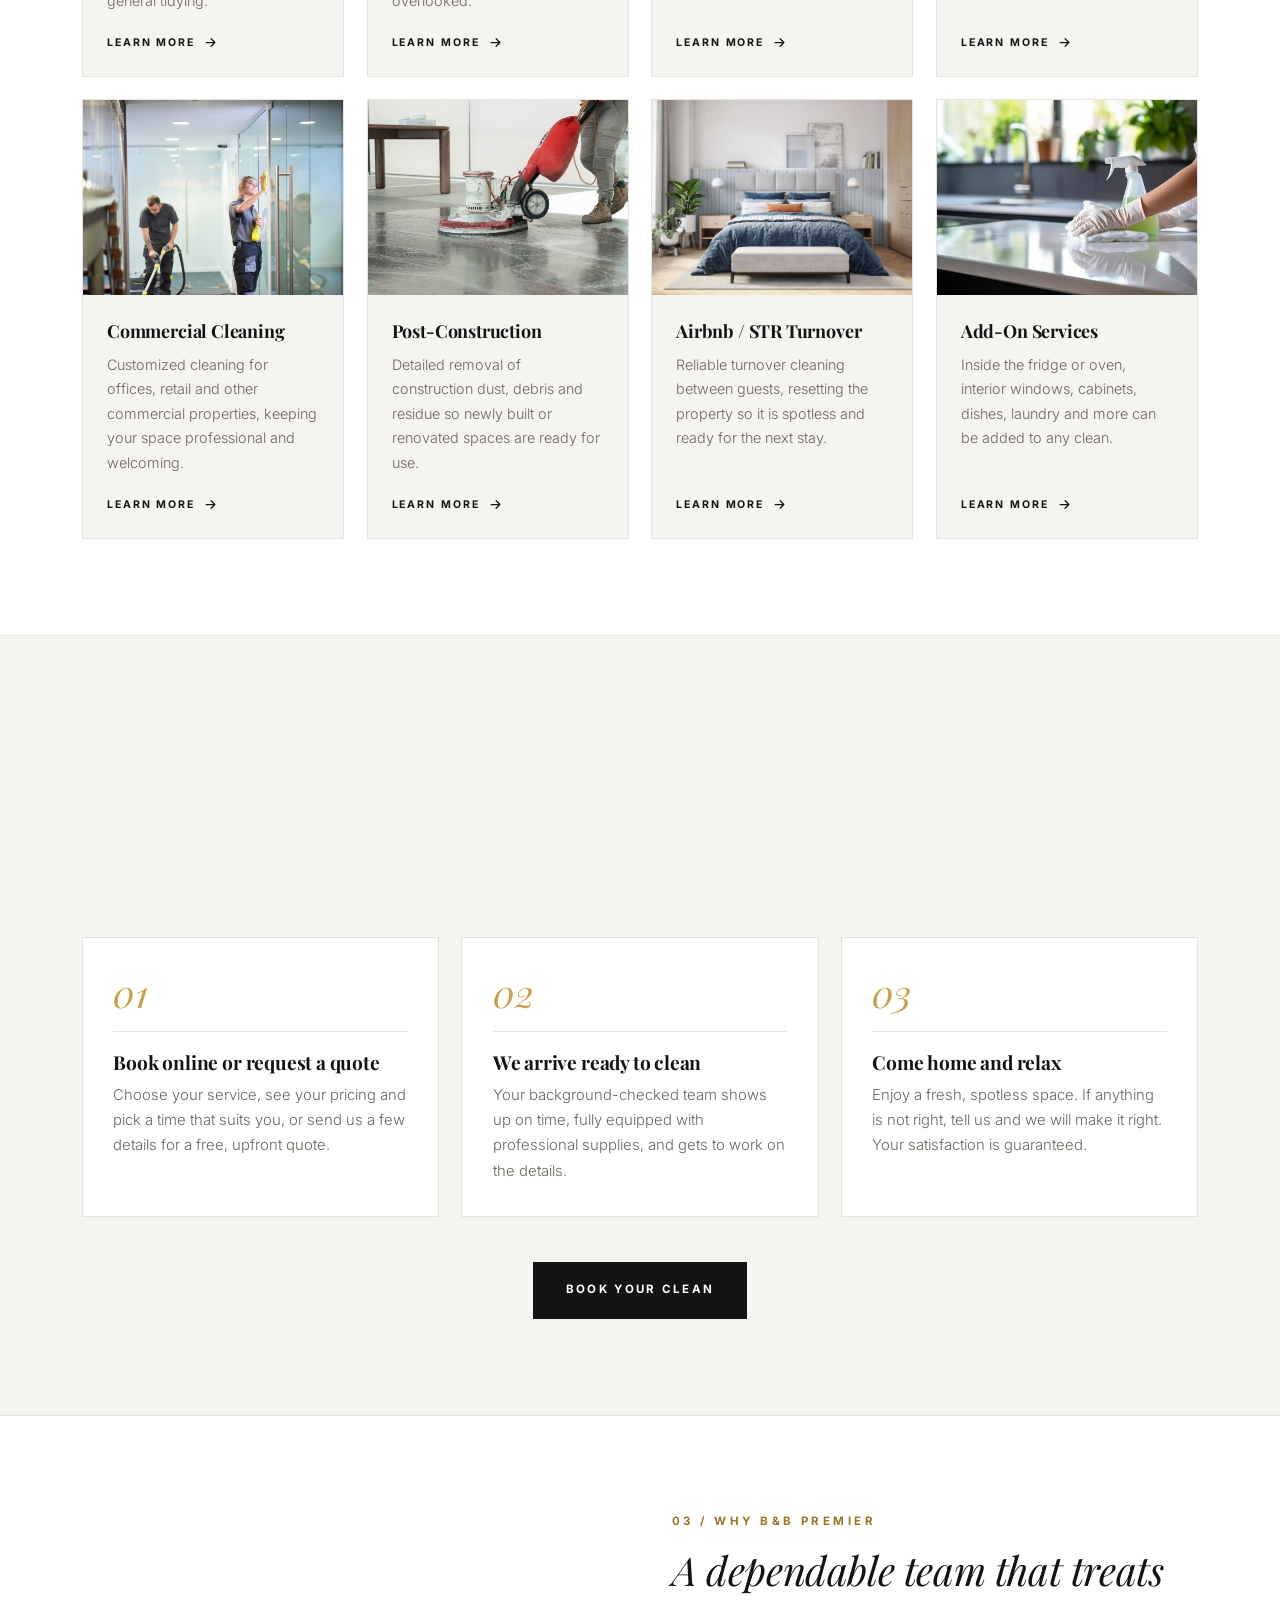
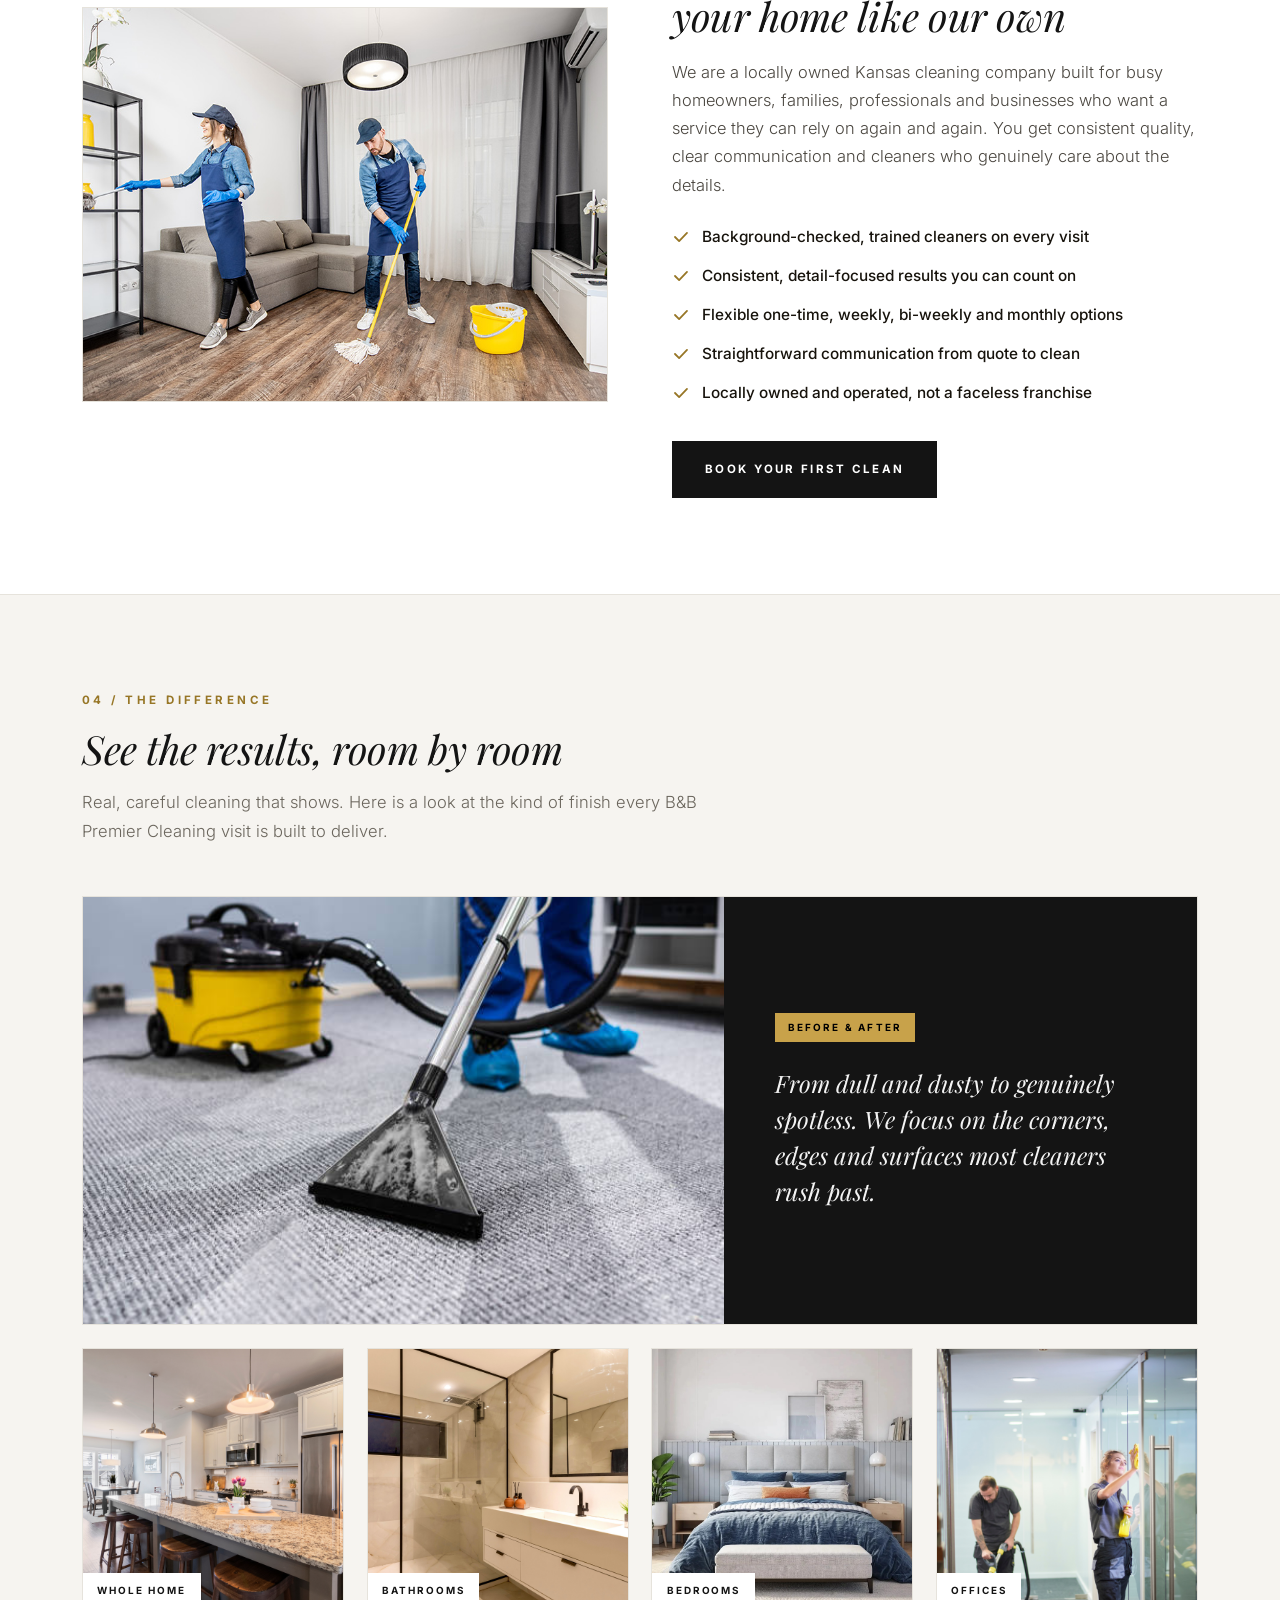
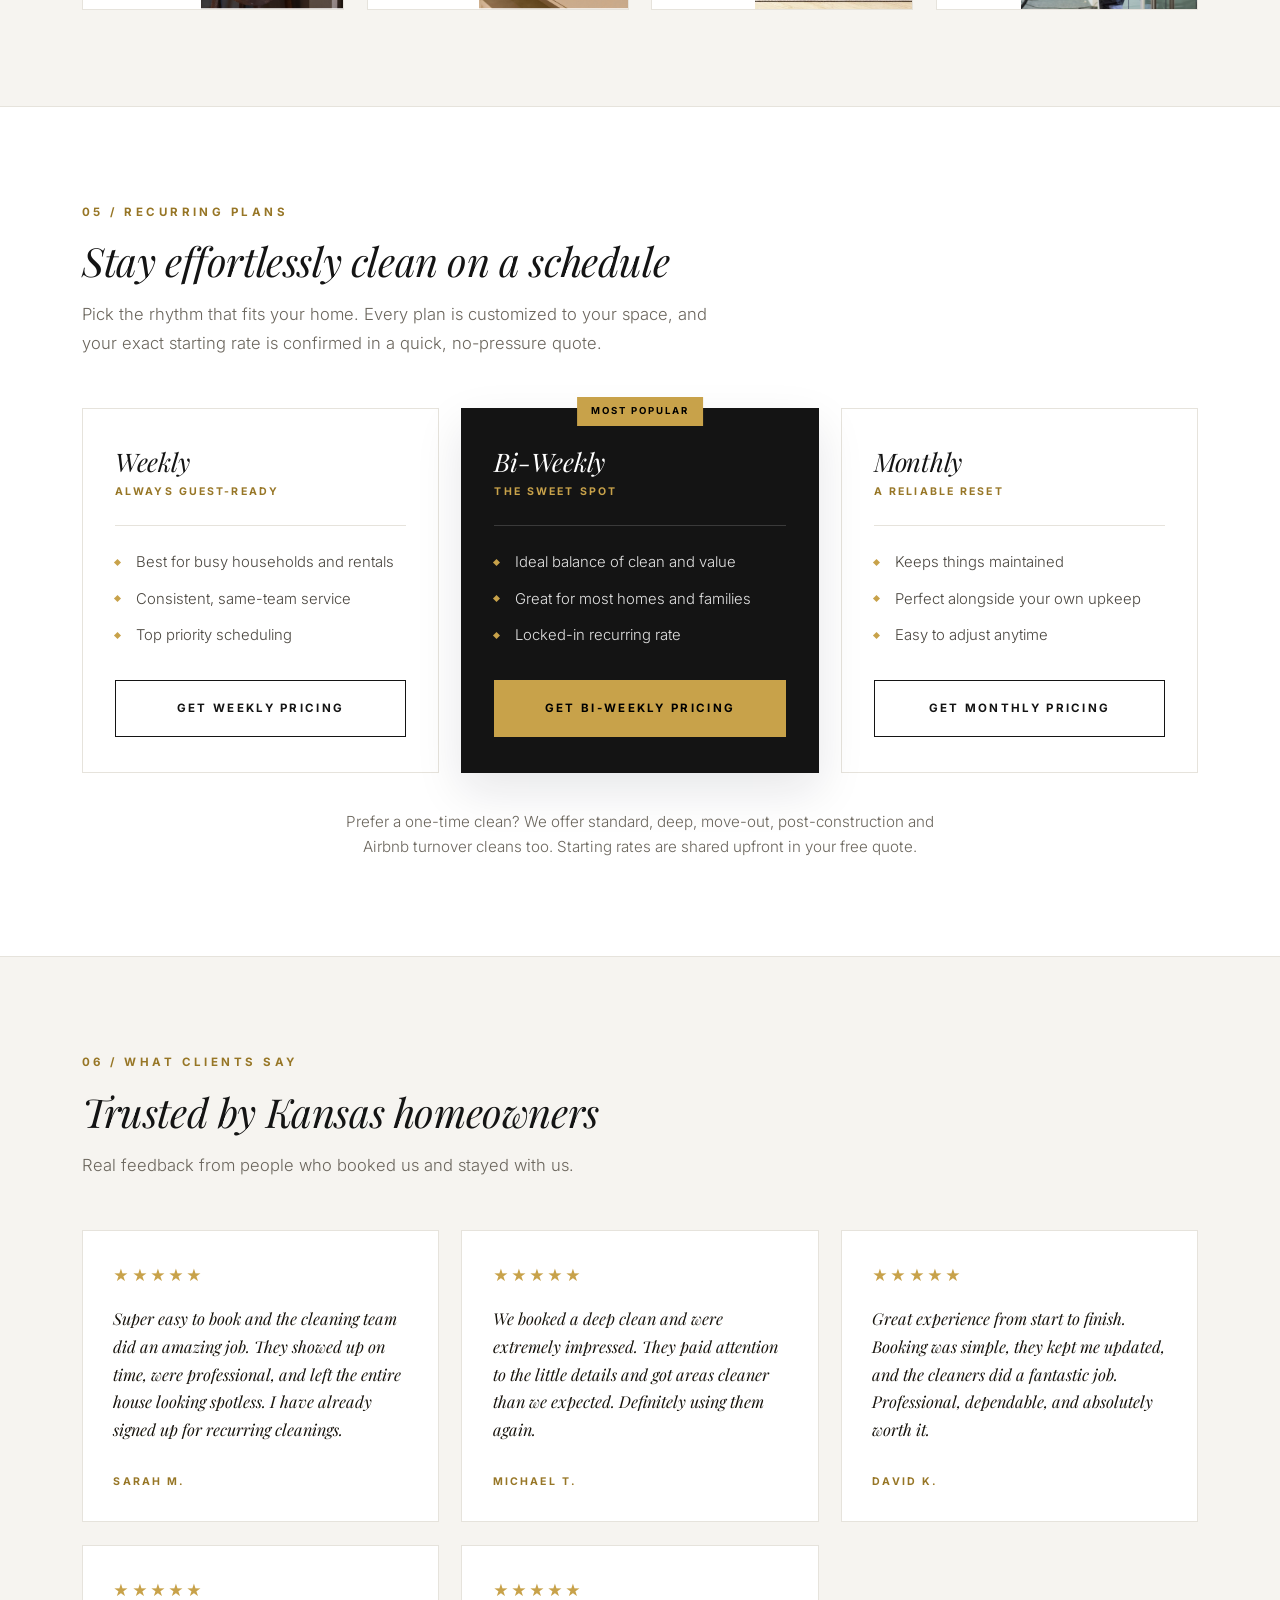
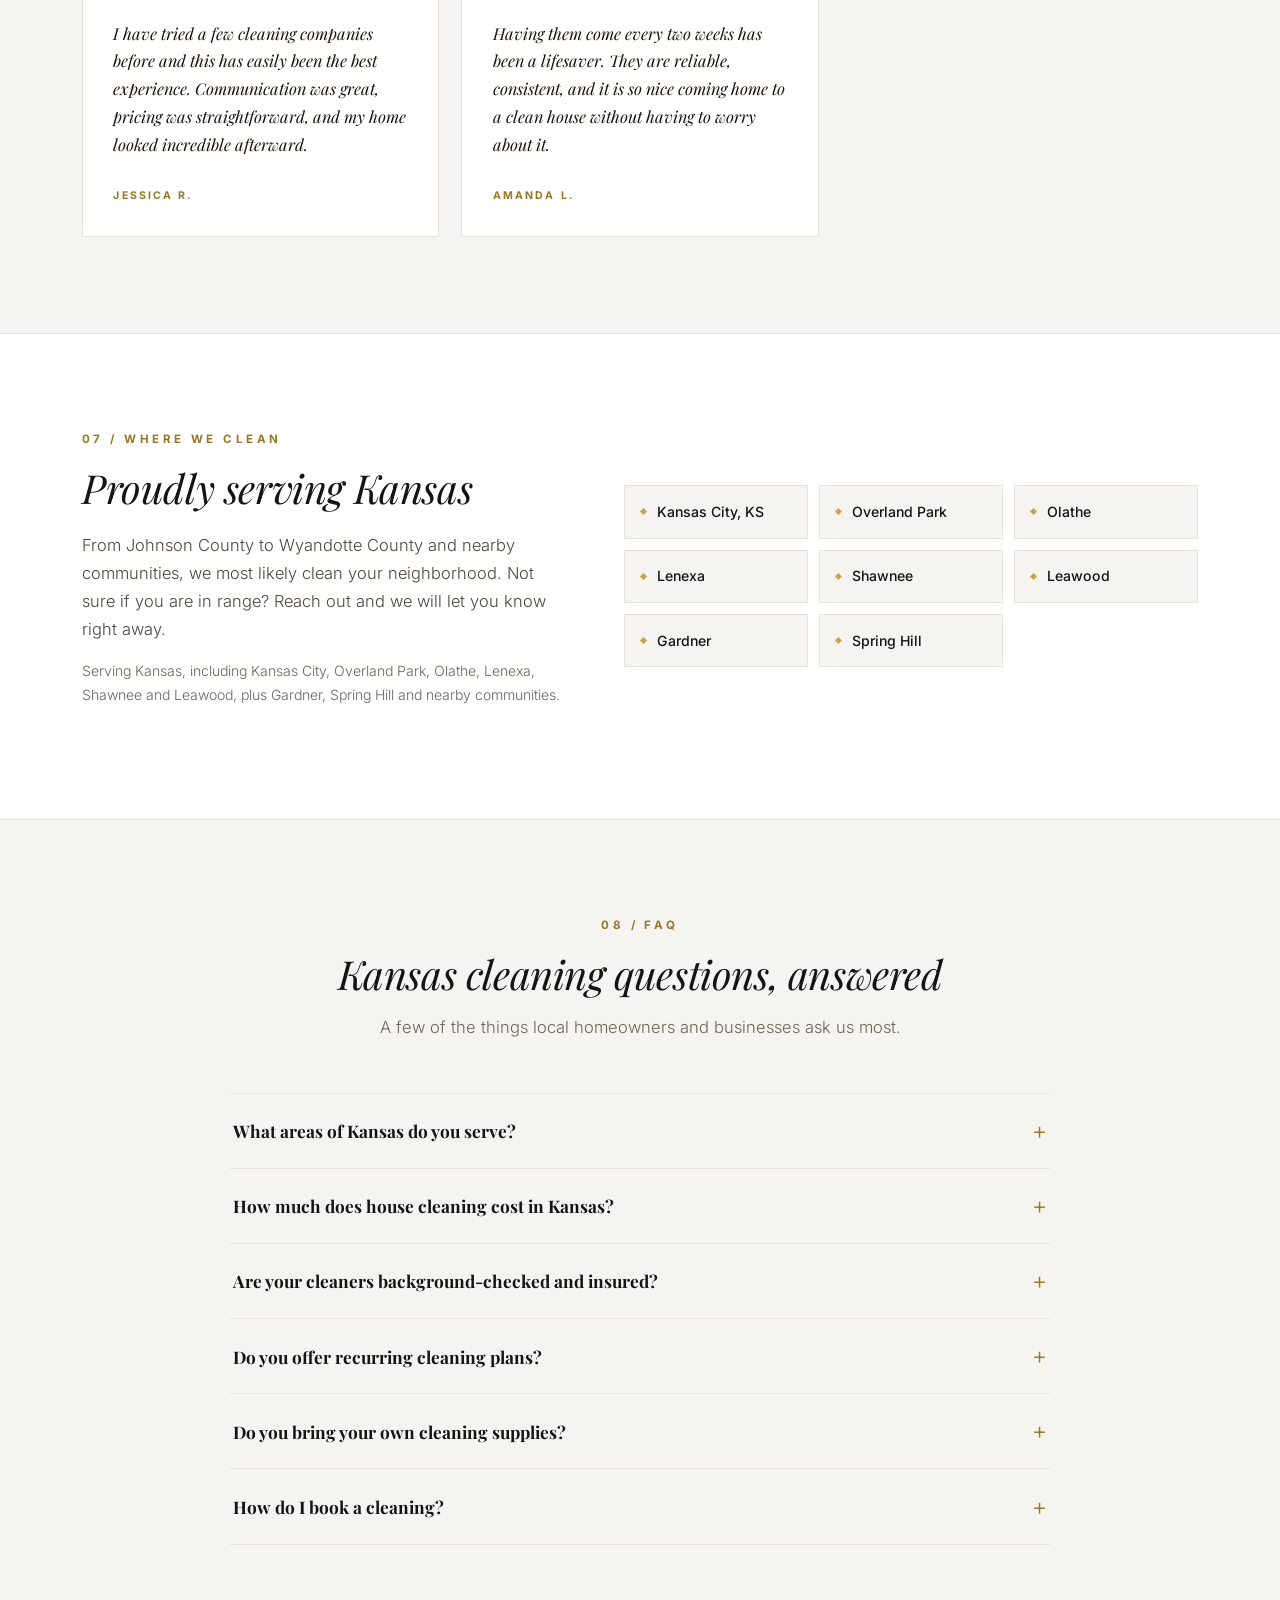
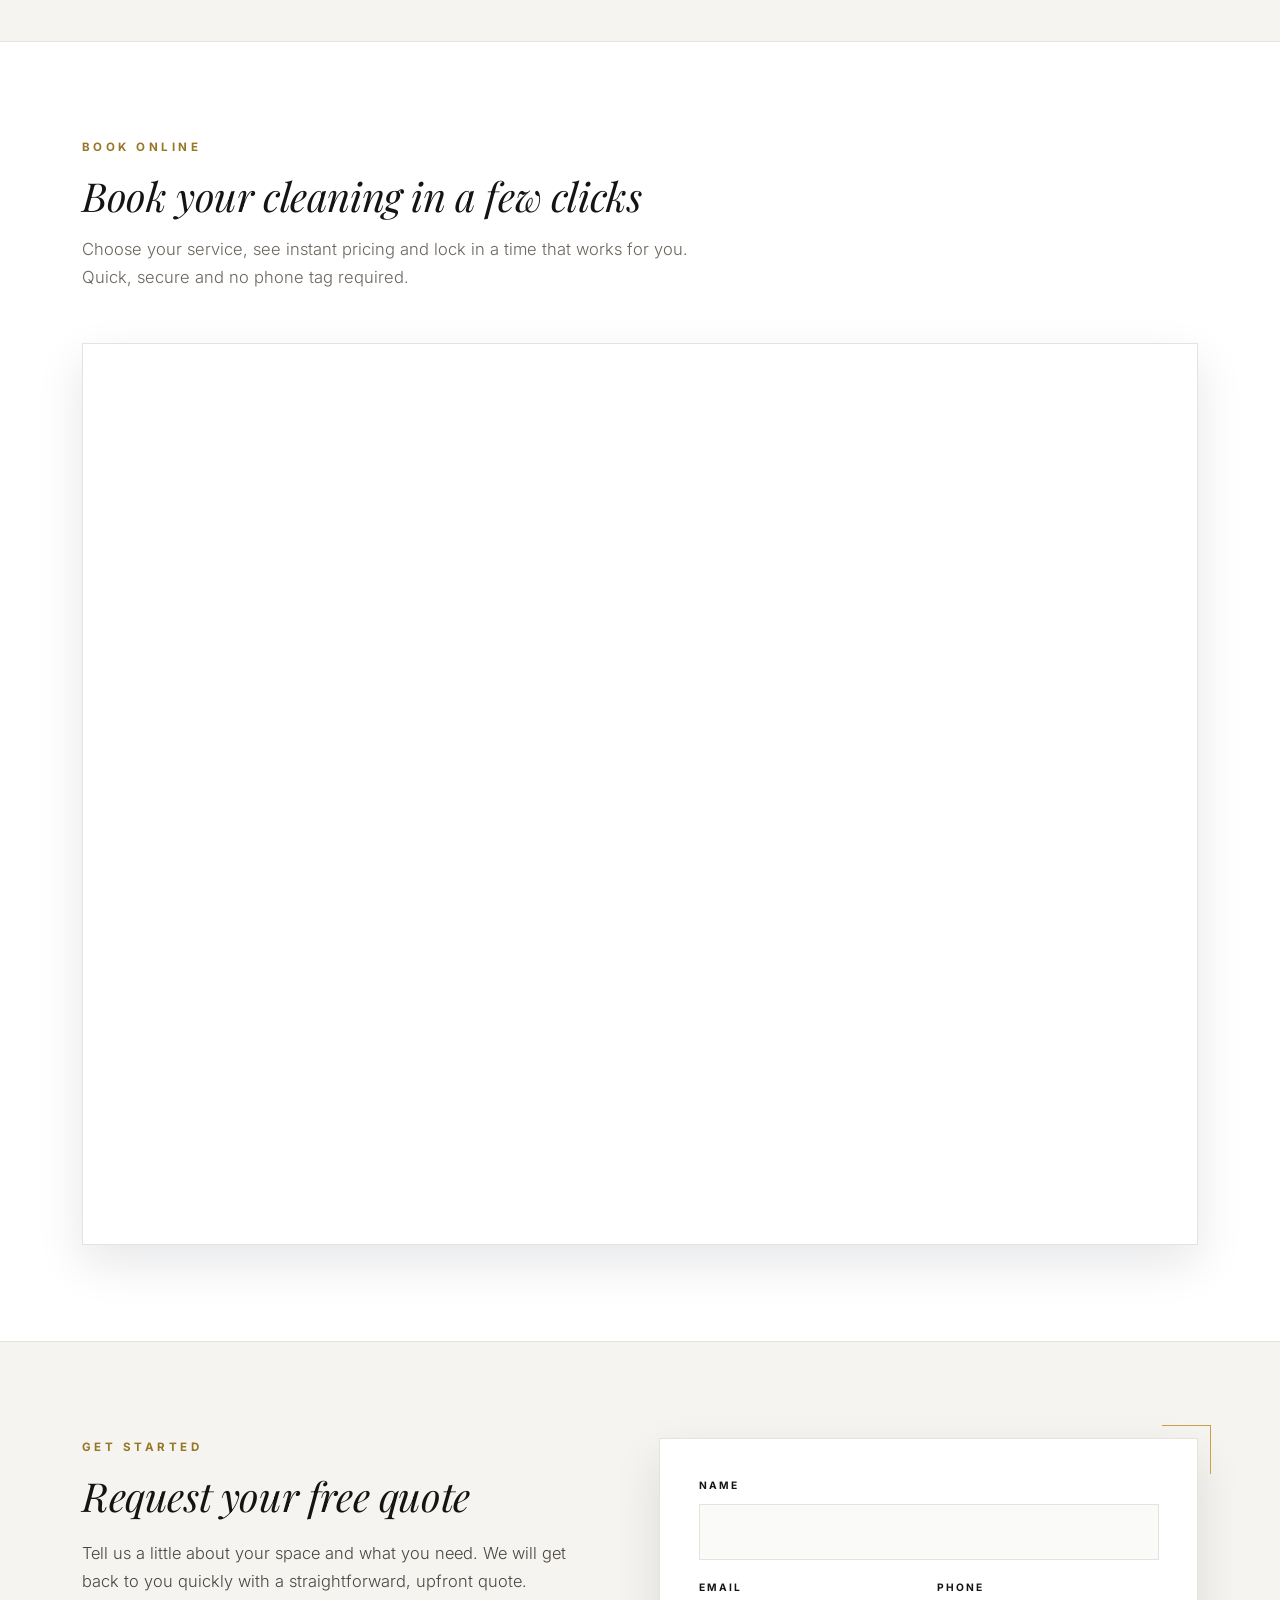
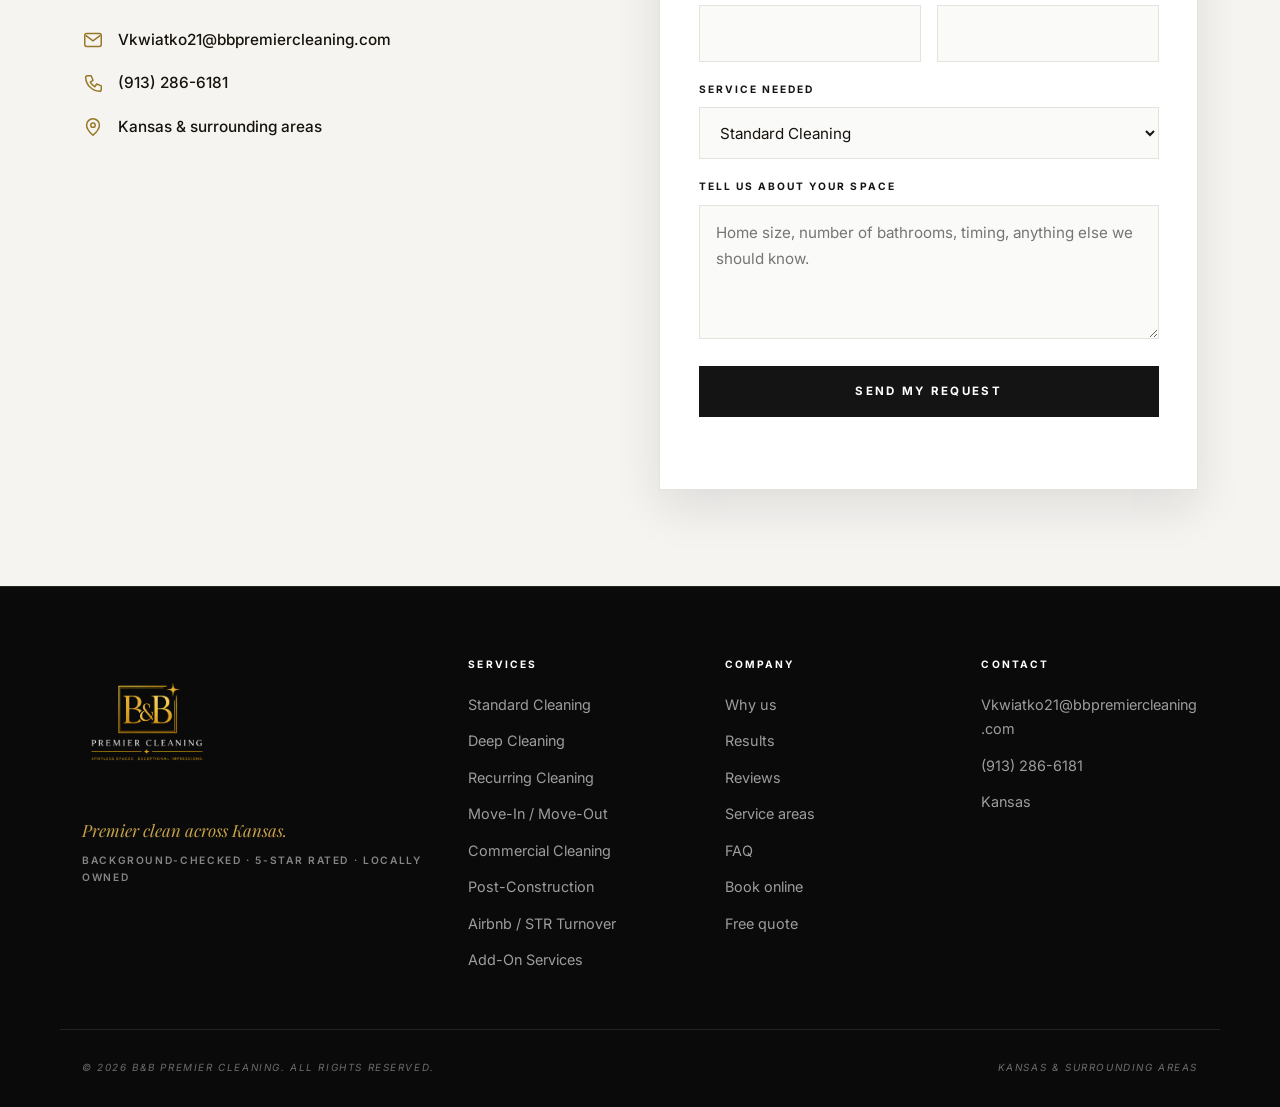
==== commit 93ffc855: "Use Kansas as the service area, drop Missouri-side cities" ====
--- a/index.html
+++ b/index.html
@@ -5,9 +5,9 @@
   <meta name="viewport" content="width=device-width, initial-scale=1.0" />
 
   <!-- Primary SEO -->
-  <title>House Cleaning in the Kansas City Metro | B&amp;B Premier Cleaning</title>
-  <meta name="description" content="B&amp;B Premier Cleaning provides reliable house cleaning, deep cleaning, recurring, move-out and commercial cleaning across the Kansas City Metro. Background-checked, 5-star rated and locally owned. Request a free quote." />
-  <meta name="keywords" content="house cleaning service Kansas City, home cleaning Kansas City Metro, maid service Kansas City, Overland Park house cleaning, Olathe house cleaning, deep cleaning, move out cleaning, recurring cleaning, commercial cleaning Kansas City, Airbnb turnover cleaning, cleaning services near me" />
+  <title>House Cleaning in Kansas | B&amp;B Premier Cleaning</title>
+  <meta name="description" content="B&amp;B Premier Cleaning provides reliable house cleaning, deep cleaning, recurring, move-out and commercial cleaning across Kansas. Background-checked, 5-star rated and locally owned. Request a free quote." />
+  <meta name="keywords" content="house cleaning service Kansas, home cleaning Kansas, maid service Kansas, Overland Park house cleaning, Olathe house cleaning, deep cleaning, move out cleaning, recurring cleaning, commercial cleaning Kansas, Airbnb turnover cleaning, cleaning services near me" />
   <meta name="author" content="B&amp;B Premier Cleaning" />
   <meta name="robots" content="index, follow, max-image-preview:large, max-snippet:-1, max-video-preview:-1" />
   <meta name="googlebot" content="index, follow, max-image-preview:large, max-snippet:-1, max-video-preview:-1" />
@@ -23,27 +23,27 @@
 
   <!-- Local / Geo SEO -->
   <meta name="geo.region" content="US-KS" />
-  <meta name="geo.placename" content="Kansas City Metro" />
+  <meta name="geo.placename" content="Kansas" />
   <meta name="geo.position" content="39.114200;-94.627500" />
   <meta name="ICBM" content="39.114200, -94.627500" />
 
   <!-- Open Graph -->
   <meta property="og:type" content="website" />
   <meta property="og:site_name" content="B&amp;B Premier Cleaning" />
-  <meta property="og:title" content="House Cleaning in the Kansas City Metro | B&amp;B Premier Cleaning" />
-  <meta property="og:description" content="Reliable, high-quality residential and commercial cleaning across the Kansas City Metro. Background-checked, 5-star rated, locally owned. Request your free quote today." />
+  <meta property="og:title" content="House Cleaning in Kansas | B&amp;B Premier Cleaning" />
+  <meta property="og:description" content="Reliable, high-quality residential and commercial cleaning across Kansas. Background-checked, 5-star rated, locally owned. Request your free quote today." />
   <meta property="og:url" content="https://bbpremiercleaning.com/" />
   <meta property="og:locale" content="en_US" />
   <meta property="og:image" content="https://bbpremiercleaning.com/assets/hero.png" />
   <meta property="og:image:type" content="image/png" />
   <meta property="og:image:width" content="1024" />
   <meta property="og:image:height" content="683" />
-  <meta property="og:image:alt" content="A spotless, freshly cleaned open-plan kitchen in a Kansas City Metro home." />
+  <meta property="og:image:alt" content="A spotless, freshly cleaned open-plan kitchen in a Kansas home." />
 
   <!-- Twitter -->
   <meta name="twitter:card" content="summary_large_image" />
-  <meta name="twitter:title" content="House Cleaning in the Kansas City Metro | B&amp;B Premier Cleaning" />
-  <meta name="twitter:description" content="Reliable residential and commercial cleaning across the Kansas City Metro. Background-checked, 5-star rated, locally owned." />
+  <meta name="twitter:title" content="House Cleaning in Kansas | B&amp;B Premier Cleaning" />
+  <meta name="twitter:description" content="Reliable residential and commercial cleaning across Kansas. Background-checked, 5-star rated, locally owned." />
   <meta name="twitter:image" content="https://bbpremiercleaning.com/assets/hero.png" />
 
   <!-- Icons -->
@@ -84,7 +84,7 @@
         "foundingDate": "2025",
         "currenciesAccepted": "USD",
         "paymentAccepted": "Cash, Credit Card",
-        "description": "Reliable, high-quality residential and commercial cleaning services across the Kansas City Metro. Background-checked, 5-star rated and locally owned.",
+        "description": "Reliable, high-quality residential and commercial cleaning services across Kansas. Background-checked, 5-star rated and locally owned.",
         "knowsAbout": ["House cleaning", "Deep cleaning", "Move-out cleaning", "Recurring cleaning", "Commercial cleaning", "Post-construction cleaning", "Airbnb turnover cleaning", "Maid service"],
         "address": {
           "@type": "PostalAddress",
@@ -103,19 +103,13 @@
           "geoRadius": 60000
         },
         "areaServed": [
-          { "@type": "AdministrativeArea", "name": "Kansas City Metropolitan Area", "sameAs": "https://en.wikipedia.org/wiki/Kansas_City_metropolitan_area" },
-          { "@type": "City", "name": "Kansas City, Missouri" },
+          { "@type": "State", "name": "Kansas" },
           { "@type": "City", "name": "Kansas City, Kansas" },
           { "@type": "City", "name": "Overland Park" },
           { "@type": "City", "name": "Olathe" },
           { "@type": "City", "name": "Lenexa" },
           { "@type": "City", "name": "Shawnee" },
           { "@type": "City", "name": "Leawood" },
-          { "@type": "City", "name": "Lee's Summit" },
-          { "@type": "City", "name": "Independence" },
-          { "@type": "City", "name": "Blue Springs" },
-          { "@type": "City", "name": "Gladstone" },
-          { "@type": "City", "name": "Liberty" },
           { "@type": "City", "name": "Gardner" },
           { "@type": "City", "name": "Spring Hill" }
         ],
@@ -159,12 +153,12 @@
     "mainEntity": [
       {
         "@type": "Question",
-        "name": "What areas of the Kansas City Metro do you serve?",
-        "acceptedAnswer": { "@type": "Answer", "text": "We serve the Kansas City Metro on both sides of the state line, including Kansas City, Overland Park, Olathe, Lenexa, Shawnee, Leawood, Lee's Summit, Independence, Blue Springs, Gladstone, Liberty, Gardner and Spring Hill. Not sure if you are in range? Reach out and we will confirm right away." }
+        "name": "What areas of Kansas do you serve?",
+        "acceptedAnswer": { "@type": "Answer", "text": "We serve Kansas, including Kansas City, Overland Park, Olathe, Lenexa, Shawnee, Leawood, Gardner and Spring Hill. Not sure if you are in range? Reach out and we will confirm right away." }
       },
       {
         "@type": "Question",
-        "name": "How much does house cleaning cost in the Kansas City Metro?",
+        "name": "How much does house cleaning cost in Kansas?",
         "acceptedAnswer": { "@type": "Answer", "text": "Every home is different, so your price depends on the size of your space, its condition and how often you would like service. We provide a straightforward, upfront quote before we start, and recurring plans come with locked-in rates. Request a free quote to see your starting price." }
       },
       {
@@ -204,7 +198,7 @@
           <img class="brand-emblem" src="assets/logo-emblem.png" width="615" height="507" alt="" />
           <span class="bs-name">Premier Cleaning</span>
           <span class="bs-sub">Residential &amp; Commercial Cleaning</span>
-          <span class="bs-area">Serving the Kansas City Metro</span>
+          <span class="bs-area">Serving Kansas</span>
         </span>
       </a>
 
@@ -248,8 +242,8 @@
       <div class="wrap hero-grid">
         <div class="hero-copy">
           <p class="hero-brand"><span class="hb-title"><span class="hb-mark">B&amp;B</span> <span class="hb-name">Premier Cleaning</span></span><span class="hb-sub">Residential &amp; Commercial Cleaning</span></p>
-          <p class="eyebrow">Serving the Kansas City Metro</p>
-          <h1>Premier clean for homes and businesses across the <span class="hl">Kansas City Metro</span>.</h1>
+          <p class="eyebrow">Serving Kansas</p>
+          <h1>Premier clean for homes and businesses across <span class="hl">Kansas</span>.</h1>
           <p class="lead">Reliable, detail-focused cleaning from a locally owned team you can trust. We handle the scrubbing so busy homeowners, families and businesses get their time back.</p>
           <div class="hero-actions">
             <a class="btn btn-primary" href="#book">Book now</a>
@@ -273,7 +267,7 @@
 
         <div class="hero-media">
           <div class="hero-media-frame">
-            <img src="assets/hero.png" width="1024" height="683" alt="A spotless, freshly cleaned open-plan kitchen in a Kansas City Metro home" fetchpriority="high" />
+            <img src="assets/hero.png" width="1024" height="683" alt="A spotless, freshly cleaned open-plan kitchen in a Kansas home" fetchpriority="high" />
           </div>
           <div class="hero-badge">
             <span class="hero-badge-stars" aria-hidden="true">★★★★★</span>
@@ -293,7 +287,7 @@
         <span class="dot" aria-hidden="true"></span>
         <span>5-Star Rated Service</span>
         <span class="dot" aria-hidden="true"></span>
-        <span>Locally Owned in Kansas City</span>
+        <span>Locally Owned in Kansas</span>
         <span class="dot" aria-hidden="true"></span>
         <span>Satisfaction Guaranteed</span>
         <span class="dot" aria-hidden="true"></span>
@@ -415,7 +409,7 @@
         <div class="why-copy">
           <p class="eyebrow">03 / Why B&amp;B Premier</p>
           <h2>A dependable team that treats your home like our own</h2>
-          <p>We are a locally owned Kansas City cleaning company built for busy homeowners, families, professionals and businesses who want a service they can rely on again and again. You get consistent quality, clear communication and cleaners who genuinely care about the details.</p>
+          <p>We are a locally owned Kansas cleaning company built for busy homeowners, families, professionals and businesses who want a service they can rely on again and again. You get consistent quality, clear communication and cleaners who genuinely care about the details.</p>
           <ul class="checks">
             <li>Background-checked, trained cleaners on every visit</li>
             <li>Consistent, detail-focused results you can count on</li>
@@ -447,7 +441,7 @@
         </div>
 
         <div class="gallery">
-          <figure><img src="assets/gallery-home.png" width="1024" height="683" alt="A spotless open-plan kitchen and living area in a Kansas City Metro home" loading="lazy" /><figcaption>Whole home</figcaption></figure>
+          <figure><img src="assets/gallery-home.png" width="1024" height="683" alt="A spotless open-plan kitchen and living area in a Kansas home" loading="lazy" /><figcaption>Whole home</figcaption></figure>
           <figure><img src="assets/gallery-bath.png" width="1024" height="683" alt="A sparkling clean bathroom with a glass shower and clear counters" loading="lazy" /><figcaption>Bathrooms</figcaption></figure>
           <figure><img src="assets/gallery-bed.jpg" width="1024" height="683" alt="A freshly cleaned, neatly made bedroom with natural light" loading="lazy" /><figcaption>Bedrooms</figcaption></figure>
           <figure><img src="assets/gallery-office.png" width="1024" height="683" alt="A commercial cleaning team detailing a modern office space" loading="lazy" /><figcaption>Offices</figcaption></figure>
@@ -508,7 +502,7 @@
       <div class="wrap">
         <header class="section-head">
           <p class="eyebrow">06 / What clients say</p>
-          <h2>Trusted by Kansas City homeowners</h2>
+          <h2>Trusted by Kansas homeowners</h2>
           <p class="section-sub">Real feedback from people who booked us and stayed with us.</p>
         </header>
 
@@ -551,23 +545,17 @@
       <div class="wrap areas-grid">
         <div class="areas-copy">
           <p class="eyebrow">07 / Where we clean</p>
-          <h2>Proudly serving the Kansas City Metro</h2>
-          <p>From Johnson County to the Missouri side of the metro, we most likely clean your neighborhood. Not sure if you are in range? Reach out and we will let you know right away.</p>
-          <p class="areas-zips">Serving the Kansas City Metro, including Overland Park, Olathe, Lenexa, Lee's Summit and Independence, plus Spring Hill and nearby communities.</p>
+          <h2>Proudly serving Kansas</h2>
+          <p>From Johnson County to Wyandotte County and nearby communities, we most likely clean your neighborhood. Not sure if you are in range? Reach out and we will let you know right away.</p>
+          <p class="areas-zips">Serving Kansas, including Kansas City, Overland Park, Olathe, Lenexa, Shawnee and Leawood, plus Gardner, Spring Hill and nearby communities.</p>
         </div>
         <ul class="areas-list">
-          <li>Kansas City, MO</li>
           <li>Kansas City, KS</li>
           <li>Overland Park</li>
           <li>Olathe</li>
           <li>Lenexa</li>
           <li>Shawnee</li>
           <li>Leawood</li>
-          <li>Lee's Summit</li>
-          <li>Independence</li>
-          <li>Blue Springs</li>
-          <li>Gladstone</li>
-          <li>Liberty</li>
           <li>Gardner</li>
           <li>Spring Hill</li>
         </ul>
@@ -579,16 +567,16 @@
       <div class="wrap">
         <header class="section-head">
           <p class="eyebrow">08 / FAQ</p>
-          <h2>Kansas City cleaning questions, answered</h2>
+          <h2>Kansas cleaning questions, answered</h2>
           <p class="section-sub">A few of the things local homeowners and businesses ask us most.</p>
         </header>
         <div class="faq-list">
           <details class="faq-item">
-            <summary>What areas of the Kansas City Metro do you serve?</summary>
-            <div class="faq-a"><p>We serve the Kansas City Metro on both sides of the state line, including Kansas City, Overland Park, Olathe, Lenexa, Shawnee, Leawood, Lee's Summit, Independence, Blue Springs, Gladstone, Liberty, Gardner and Spring Hill. Not sure if you are in range? Reach out and we will confirm right away.</p></div>
+            <summary>What areas of Kansas do you serve?</summary>
+            <div class="faq-a"><p>We serve Kansas, including Kansas City, Overland Park, Olathe, Lenexa, Shawnee, Leawood, Gardner and Spring Hill. Not sure if you are in range? Reach out and we will confirm right away.</p></div>
           </details>
           <details class="faq-item">
-            <summary>How much does house cleaning cost in the Kansas City Metro?</summary>
+            <summary>How much does house cleaning cost in Kansas?</summary>
             <div class="faq-a"><p>Every home is different, so your price depends on the size of your space, its condition and how often you would like service. We provide a straightforward, upfront quote before we start, and recurring plans come with locked-in rates. Request a free quote to see your starting price.</p></div>
           </details>
           <details class="faq-item">
@@ -653,7 +641,7 @@
             </li>
             <li>
               <svg viewBox="0 0 24 24" aria-hidden="true"><path d="M12 21s7-6.3 7-11a7 7 0 1 0-14 0c0 4.7 7 11 7 11z" fill="none" stroke="currentColor" stroke-width="1.6"/><circle cx="12" cy="10" r="2.4" fill="none" stroke="currentColor" stroke-width="1.6"/></svg>
-              Kansas City Metro &amp; surrounding areas
+              Kansas &amp; surrounding areas
             </li>
           </ul>
         </div>
@@ -707,7 +695,7 @@
         <a class="brand brand-light" href="#top" aria-label="B&amp;B Premier Cleaning home">
           <img class="brand-logo" src="assets/logo.png" width="1254" height="1254" alt="B&amp;B Premier Cleaning logo" />
         </a>
-        <p class="footer-slogan">Premier clean across the Kansas City Metro.</p>
+        <p class="footer-slogan">Premier clean across Kansas.</p>
         <p class="footer-badges">Background-checked &middot; 5-star rated &middot; Locally owned</p>
       </div>
 
@@ -743,13 +731,13 @@
         <ul>
           <li><a href="mailto:Vkwiatko21@bbpremiercleaning.com">Vkwiatko21@bbpremiercleaning.com</a></li>
           <li><a href="tel:+19132866181">(913) 286-6181</a></li>
-          <li>Kansas City Metro</li>
+          <li>Kansas</li>
         </ul>
       </div>
     </div>
     <div class="wrap footer-bottom">
       <p>&copy; <span id="year">2026</span> B&amp;B Premier Cleaning. All rights reserved.</p>
-      <p>Kansas City Metro &amp; surrounding areas</p>
+      <p>Kansas &amp; surrounding areas</p>
     </div>
   </footer>
 
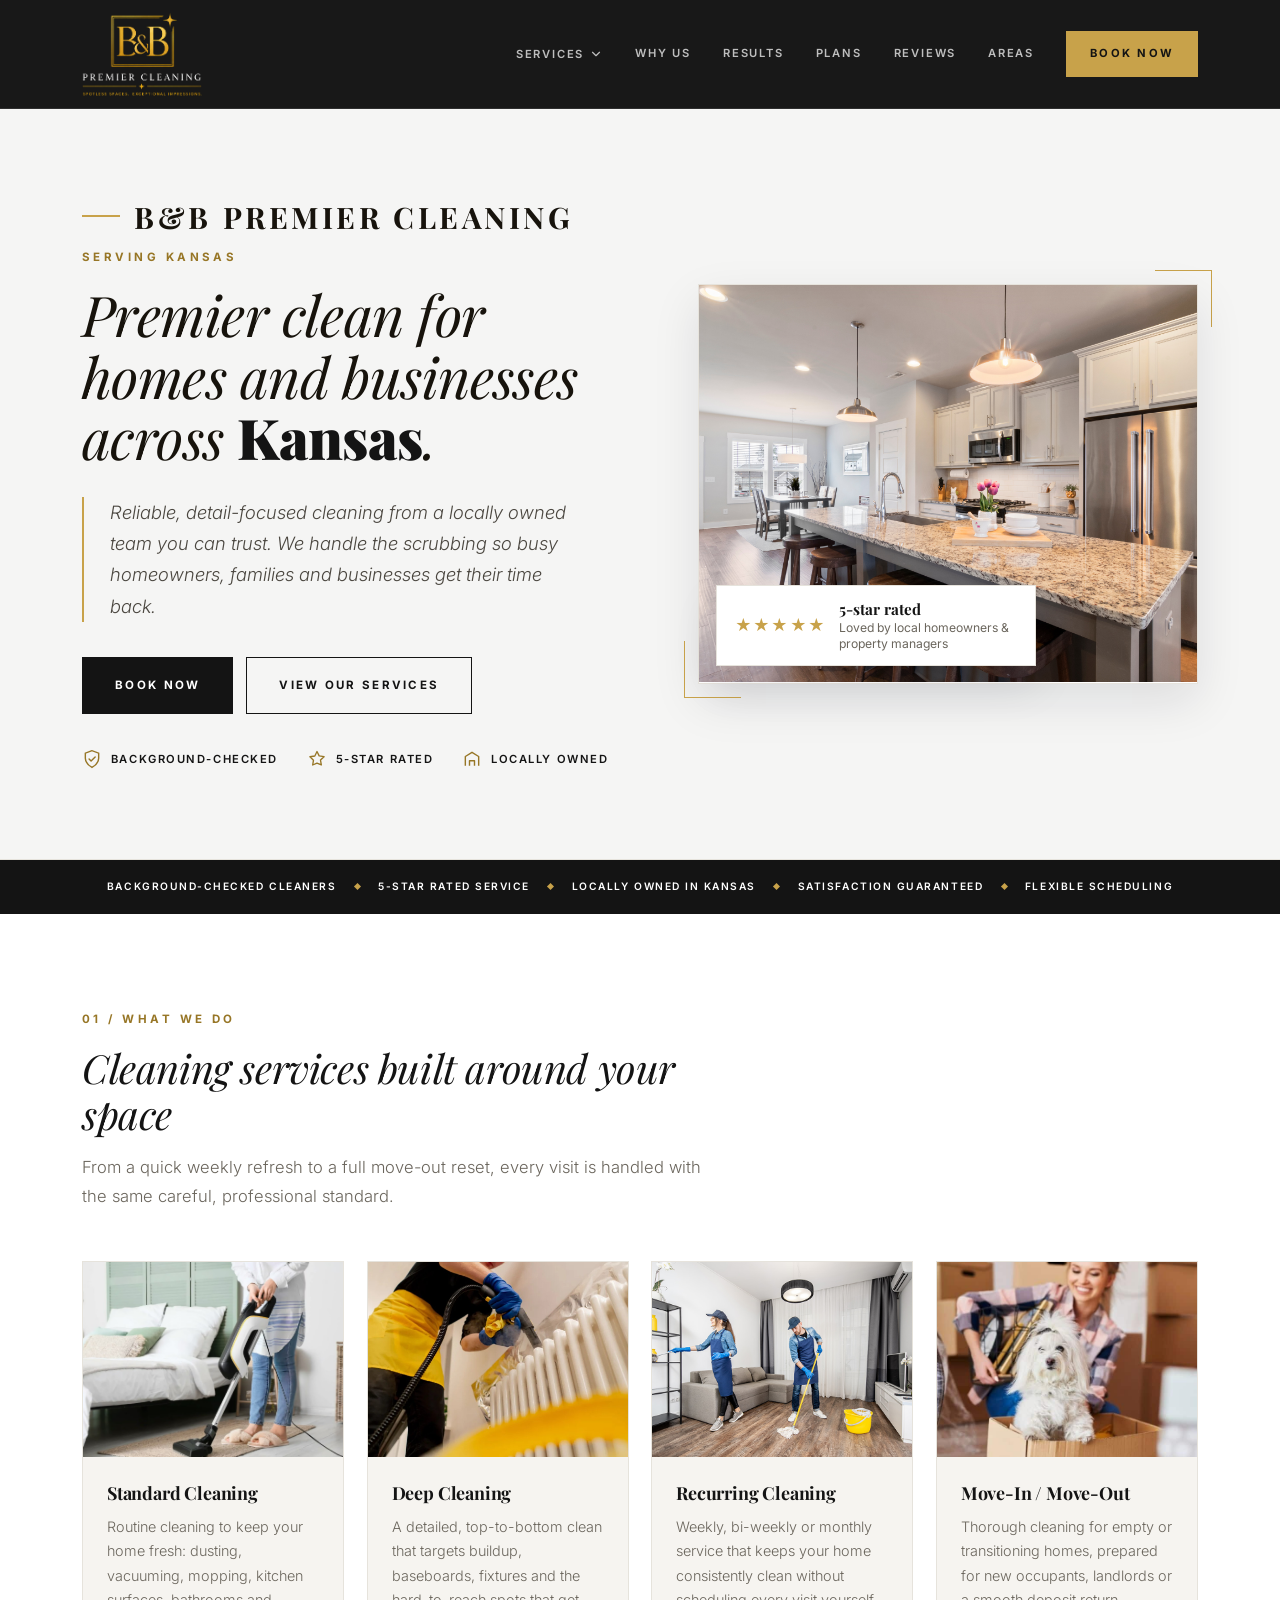
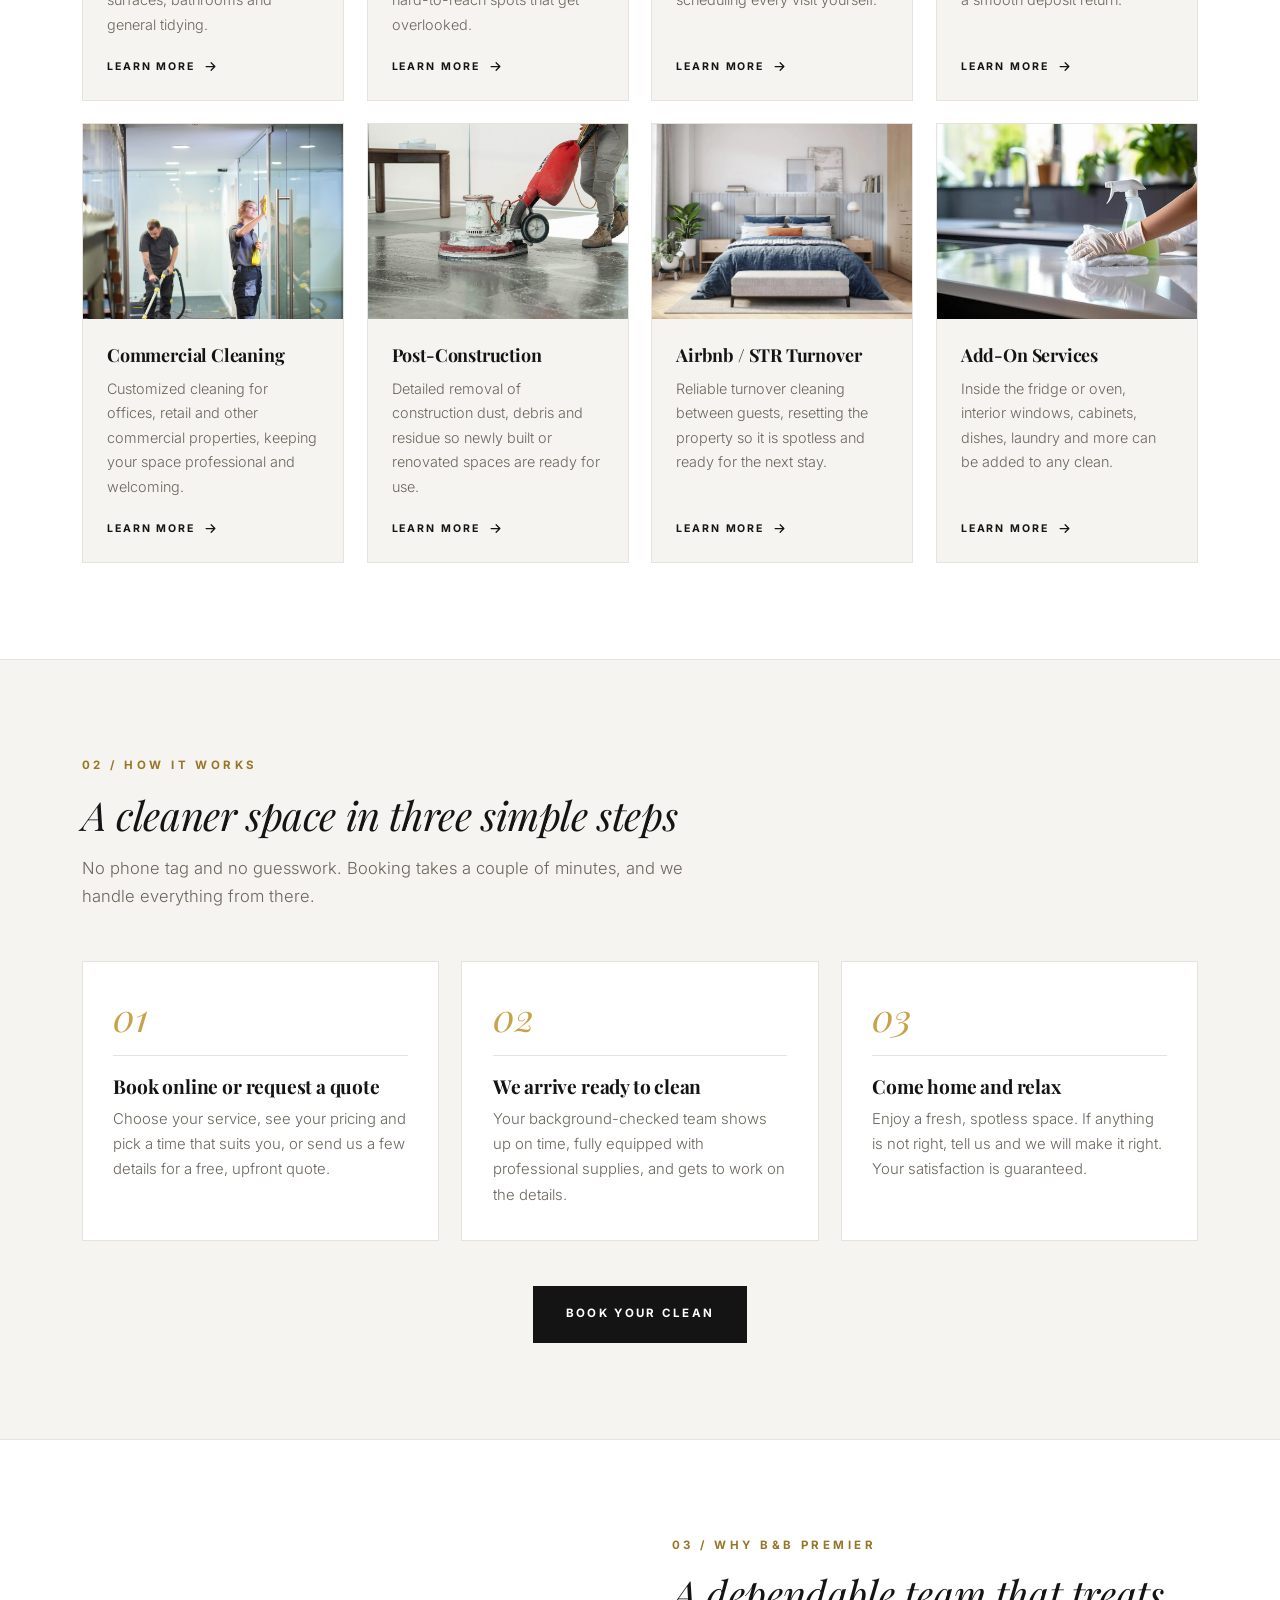
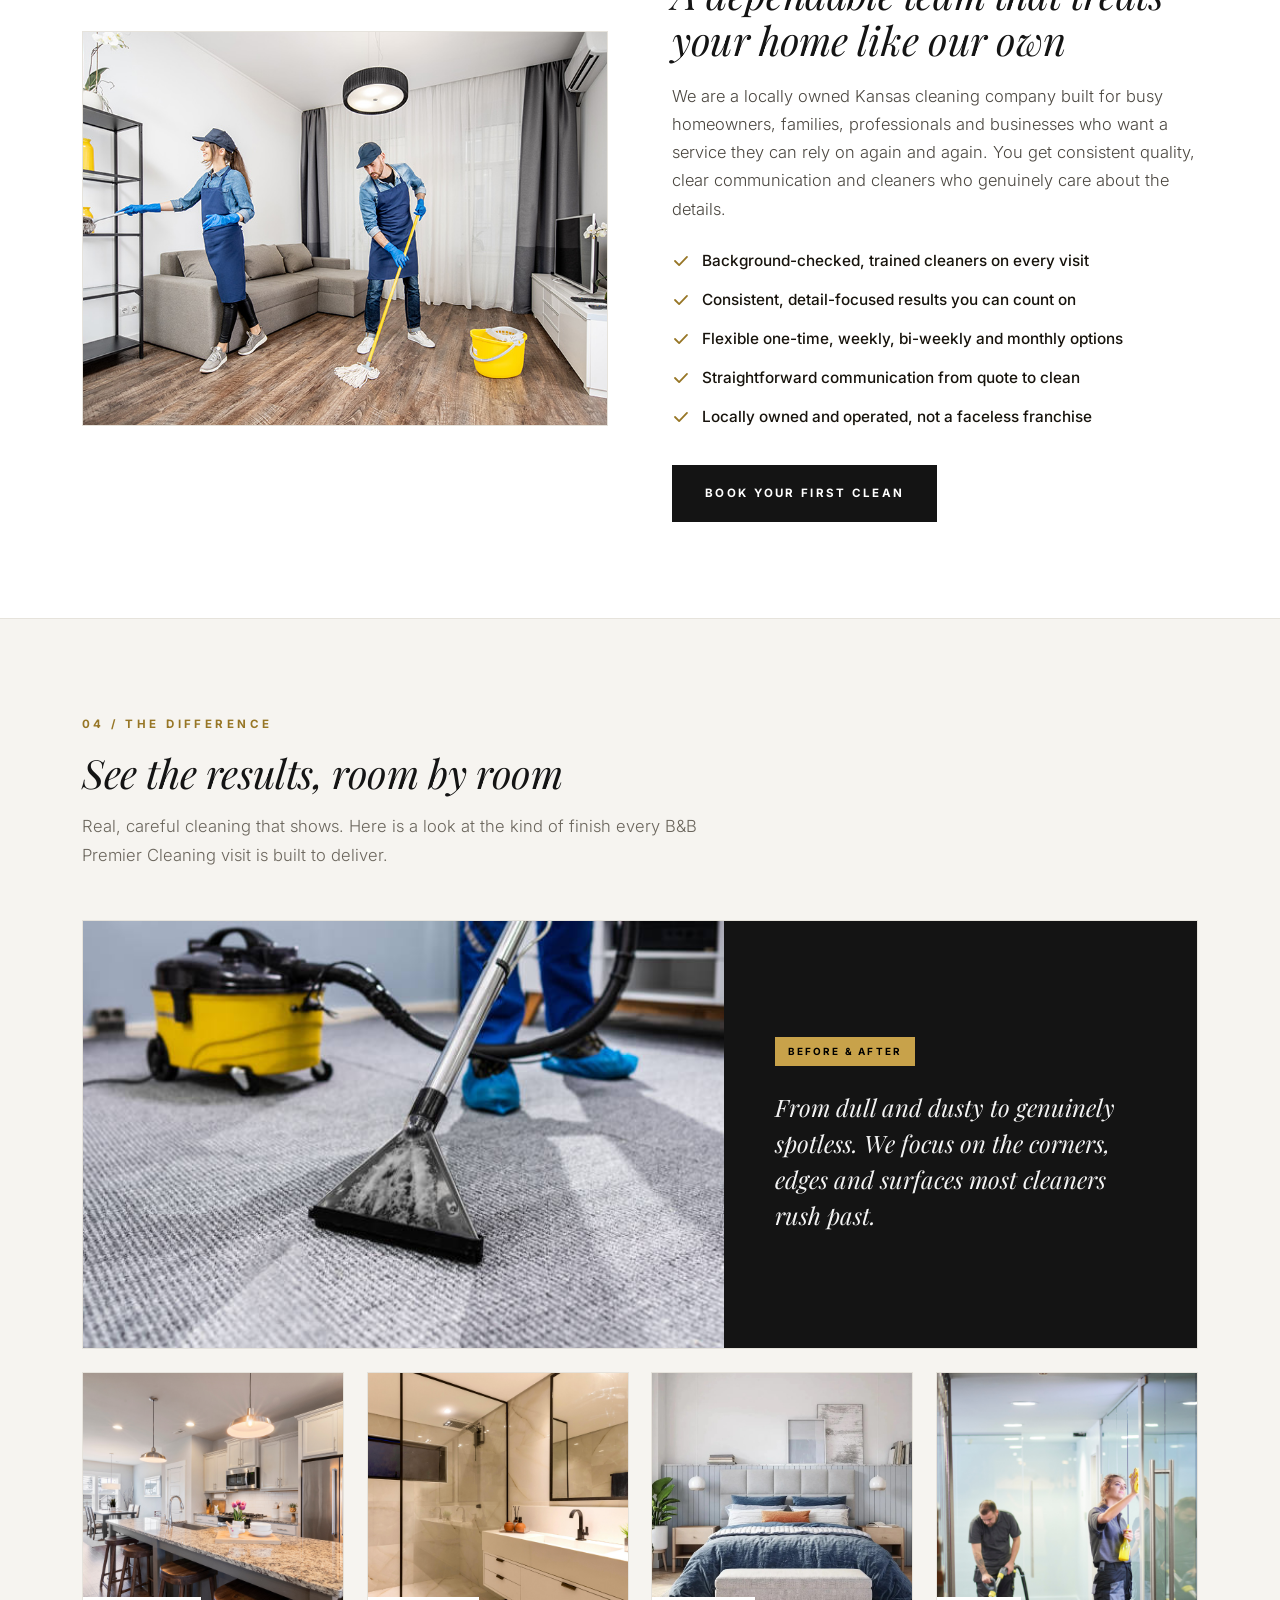
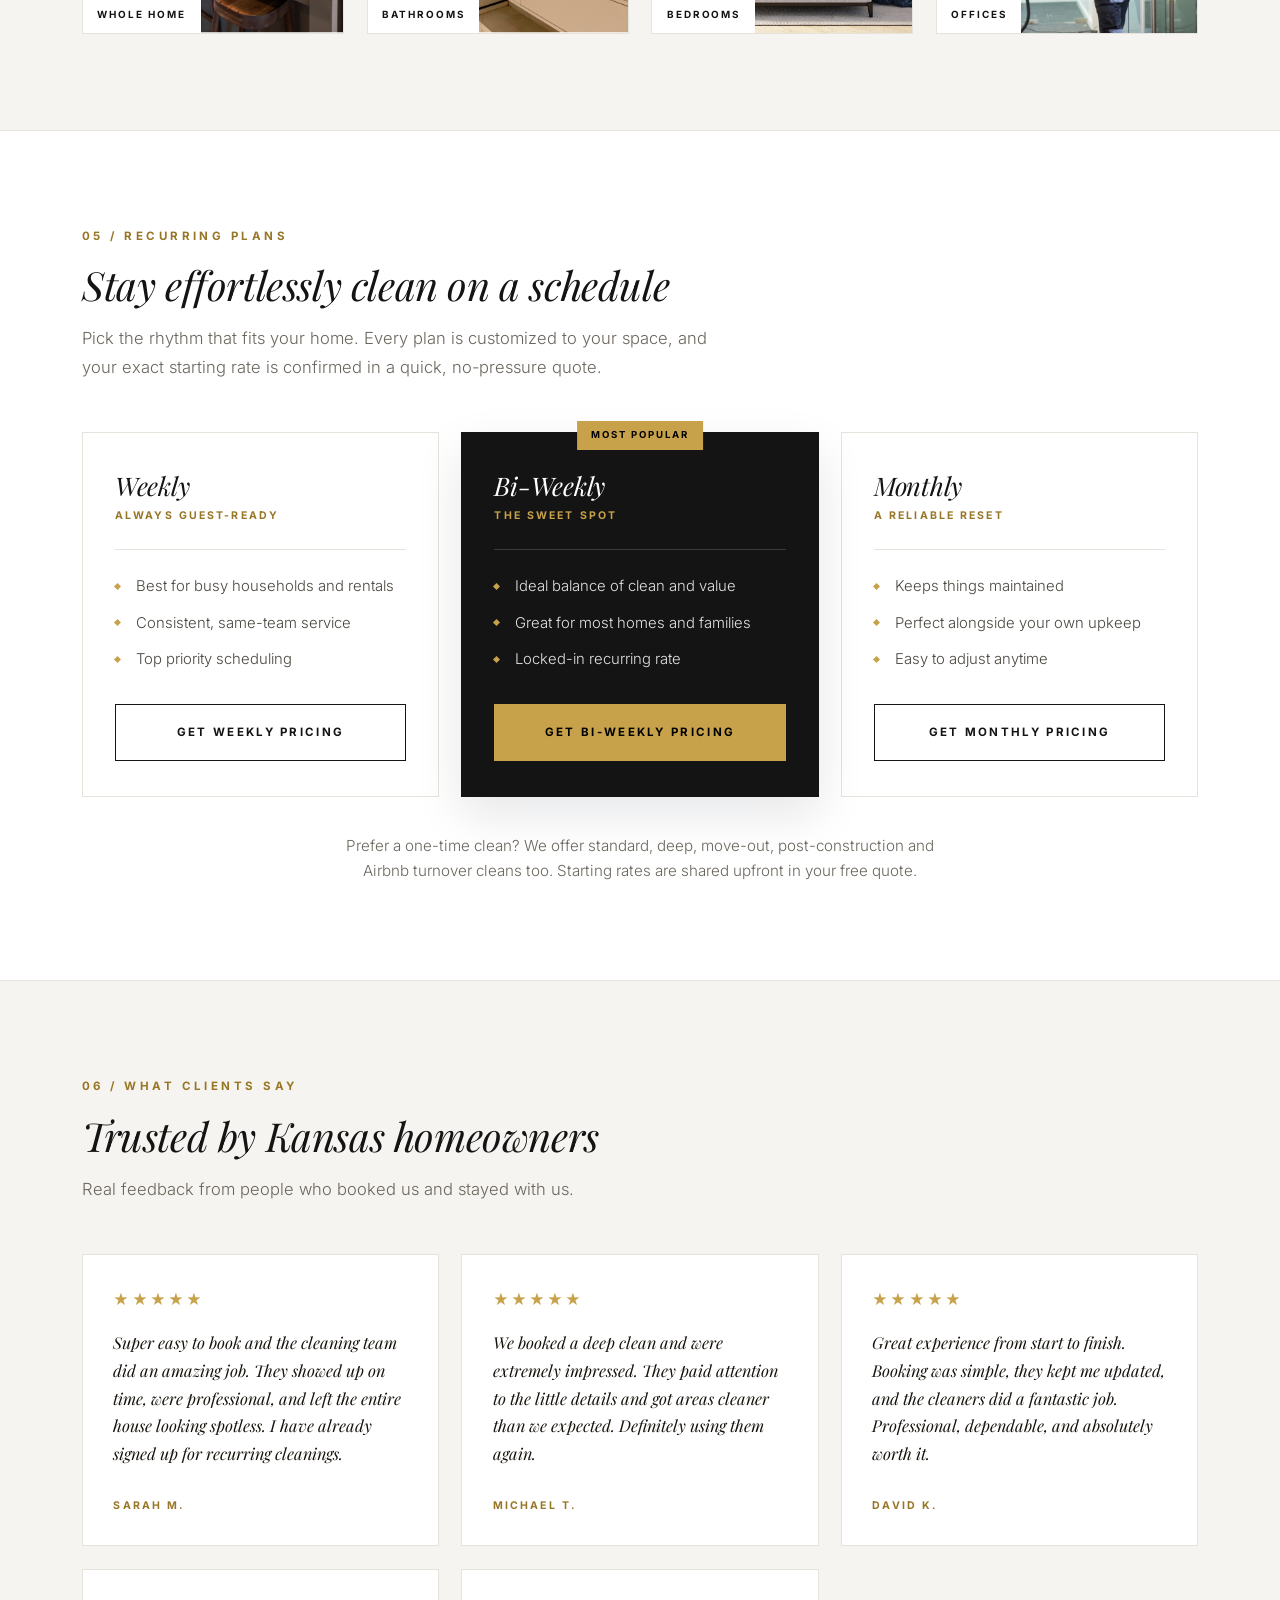
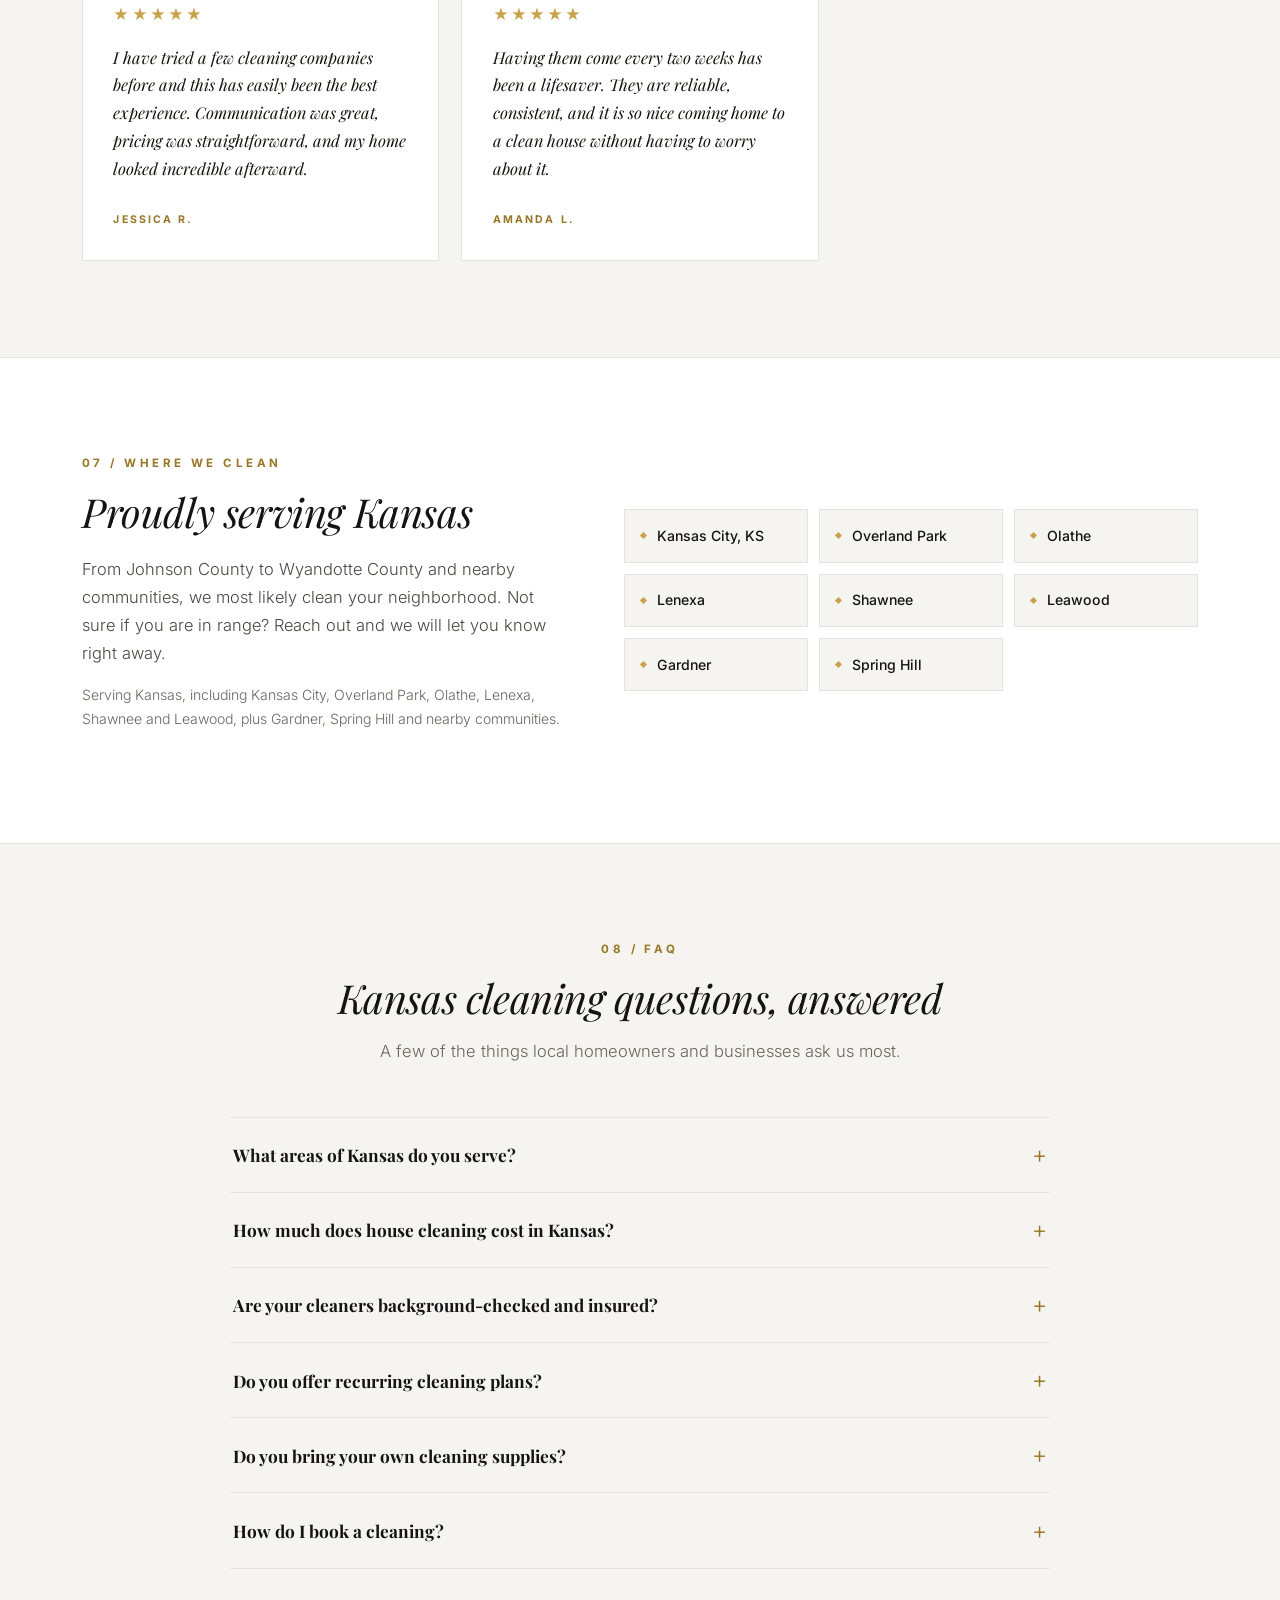
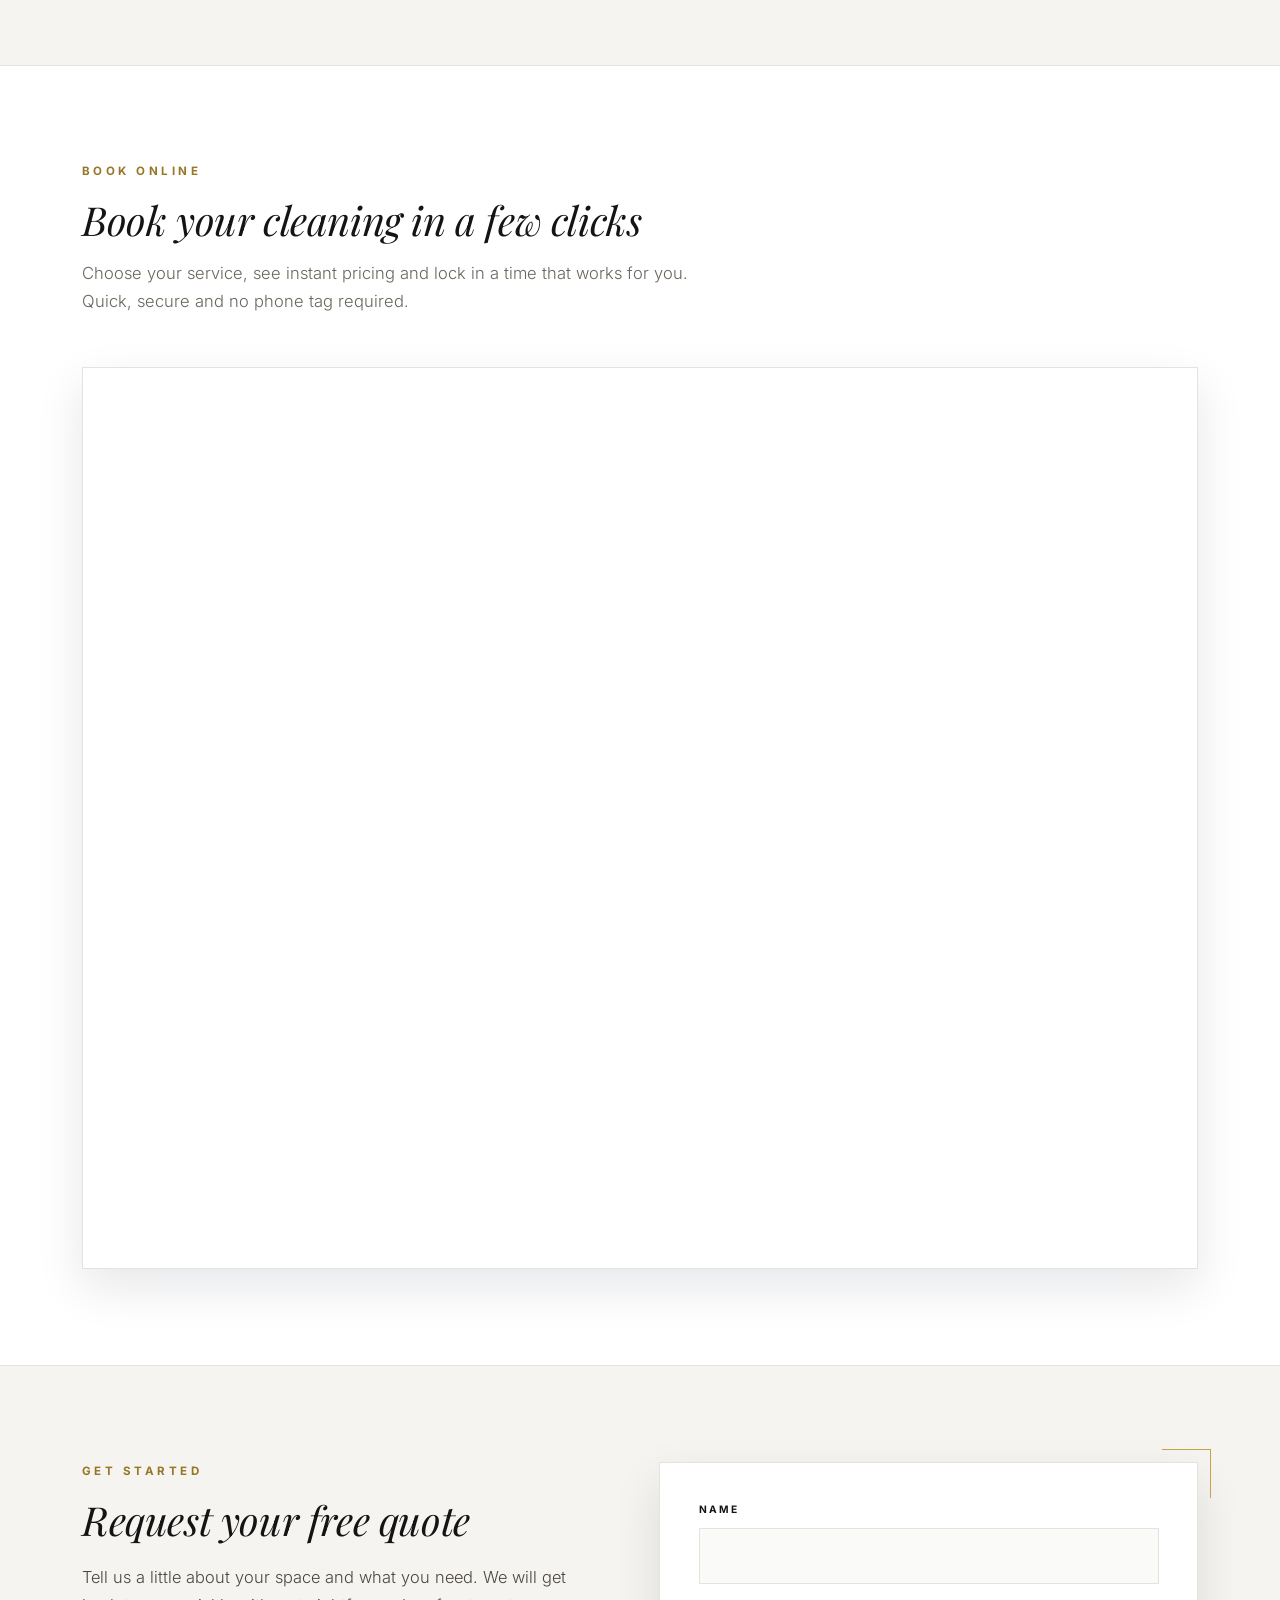
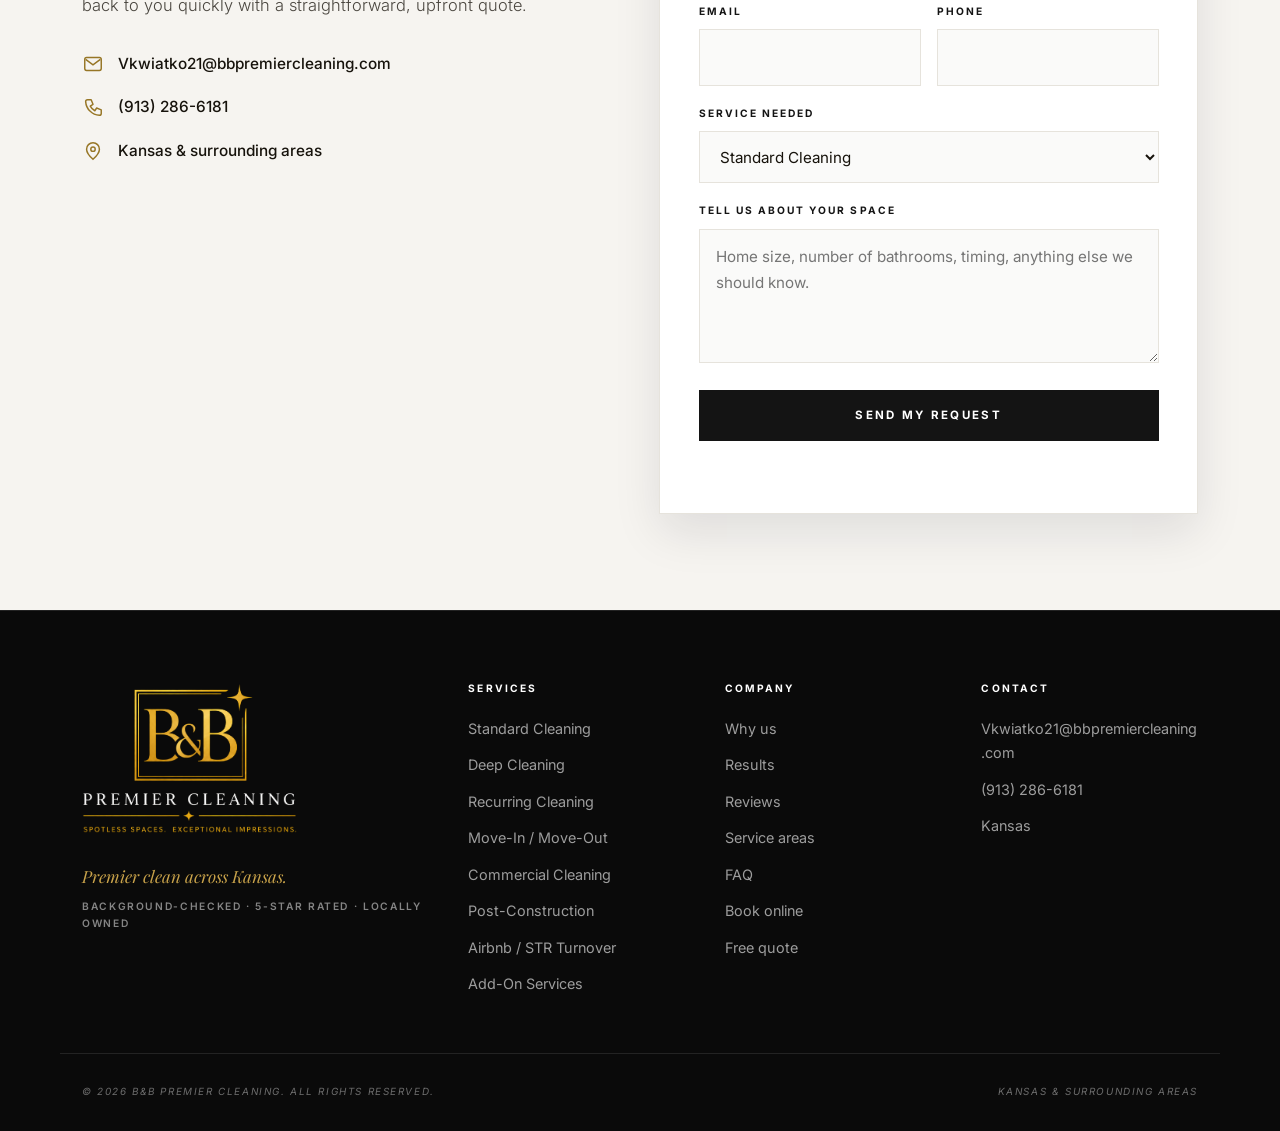
==== commit 41e4f8dc: "Make the B&B logo bigger (tight crop, larger header and mobile emblem)" ====
--- a/index.html
+++ b/index.html
@@ -193,7 +193,7 @@
   <header class="site-header" id="top">
     <div class="wrap header-inner">
       <a class="brand" href="#top" aria-label="B&amp;B Premier Cleaning home">
-        <img class="brand-logo" src="assets/logo.png" width="1254" height="1254" alt="B&amp;B Premier Cleaning logo" />
+        <img class="brand-logo" src="assets/logo-tight.png" width="1101" height="769" alt="B&amp;B Premier Cleaning logo" />
         <span class="brand-stack" aria-hidden="true">
           <img class="brand-emblem" src="assets/logo-emblem.png" width="615" height="507" alt="" />
           <span class="bs-name">Premier Cleaning</span>
@@ -693,7 +693,7 @@
     <div class="wrap footer-grid">
       <div class="footer-brand">
         <a class="brand brand-light" href="#top" aria-label="B&amp;B Premier Cleaning home">
-          <img class="brand-logo" src="assets/logo.png" width="1254" height="1254" alt="B&amp;B Premier Cleaning logo" />
+          <img class="brand-logo" src="assets/logo-tight.png" width="1101" height="769" alt="B&amp;B Premier Cleaning logo" />
         </a>
         <p class="footer-slogan">Premier clean across Kansas.</p>
         <p class="footer-badges">Background-checked &middot; 5-star rated &middot; Locally owned</p>
--- a/css/styles.css
+++ b/css/styles.css
@@ -35,7 +35,7 @@
 * { box-sizing: border-box; }
 
 html, body { overflow-x: hidden; }
-html { scroll-behavior: smooth; scroll-padding-top: 96px; }
+html { scroll-behavior: smooth; scroll-padding-top: 116px; }
 
 body {
   margin: 0;
@@ -118,11 +118,11 @@
 }
 .site-header.scrolled { box-shadow: 0 8px 30px rgba(0, 0, 0, .45); }
 
-.header-inner { display: flex; align-items: center; justify-content: space-between; height: 84px; }
+.header-inner { display: flex; align-items: center; justify-content: space-between; height: 108px; }
 
 .brand { display: inline-flex; align-items: center; gap: .75rem; }
 .brand-mark { flex: none; }
-.brand-logo { display: block; height: 60px; width: auto; }
+.brand-logo { display: block; height: 84px; width: auto; }
 .brand-stack { display: none; }
 .brand-text { display: flex; flex-direction: column; line-height: 1; }
 .brand-text strong { font-family: var(--serif); font-style: italic; font-size: 1.22rem; color: #fff; font-weight: 700; letter-spacing: -0.01em; }
@@ -435,7 +435,7 @@
 /* ---------- Footer ---------- */
 .site-footer { background: var(--surface); color: rgba(255, 255, 255, .6); padding: 4.5rem 0 2rem; border-top: 1px solid var(--surface-line); }
 .footer-grid { display: grid; grid-template-columns: 1.6fr 1fr 1fr 1fr; gap: 2.5rem; }
-.footer-brand .brand-logo { height: 128px; }
+.footer-brand .brand-logo { height: 150px; }
 .footer-slogan { margin: 1.3rem 0 .5rem; font-family: var(--serif); font-style: italic; font-size: 1.05rem; color: var(--gold); }
 .footer-badges { font-size: .64rem; font-weight: 600; letter-spacing: .16em; text-transform: uppercase; color: rgba(255, 255, 255, .5); margin: 0; }
 .footer-col h4 { font-family: var(--sans); color: #fff; font-size: .64rem; font-weight: 700; letter-spacing: .2em; text-transform: uppercase; margin-bottom: 1.4rem; }
@@ -537,7 +537,7 @@
   .site-header .brand-logo { display: none; }
   .brand { display: flex; flex-direction: column; align-items: center; }
   .brand-stack { display: flex; flex-direction: column; align-items: center; text-align: center; }
-  .brand-emblem { display: block; height: clamp(72px, 23vw, 96px); width: auto; }
+  .brand-emblem { display: block; height: clamp(108px, 35vw, 150px); width: auto; }
   .bs-name {
     margin-top: .7rem; font-family: var(--serif); font-weight: 400; color: #fff; text-transform: uppercase;
     font-size: clamp(1rem, 5vw, 1.35rem); letter-spacing: .2em; line-height: 1.1; padding-left: .2em;
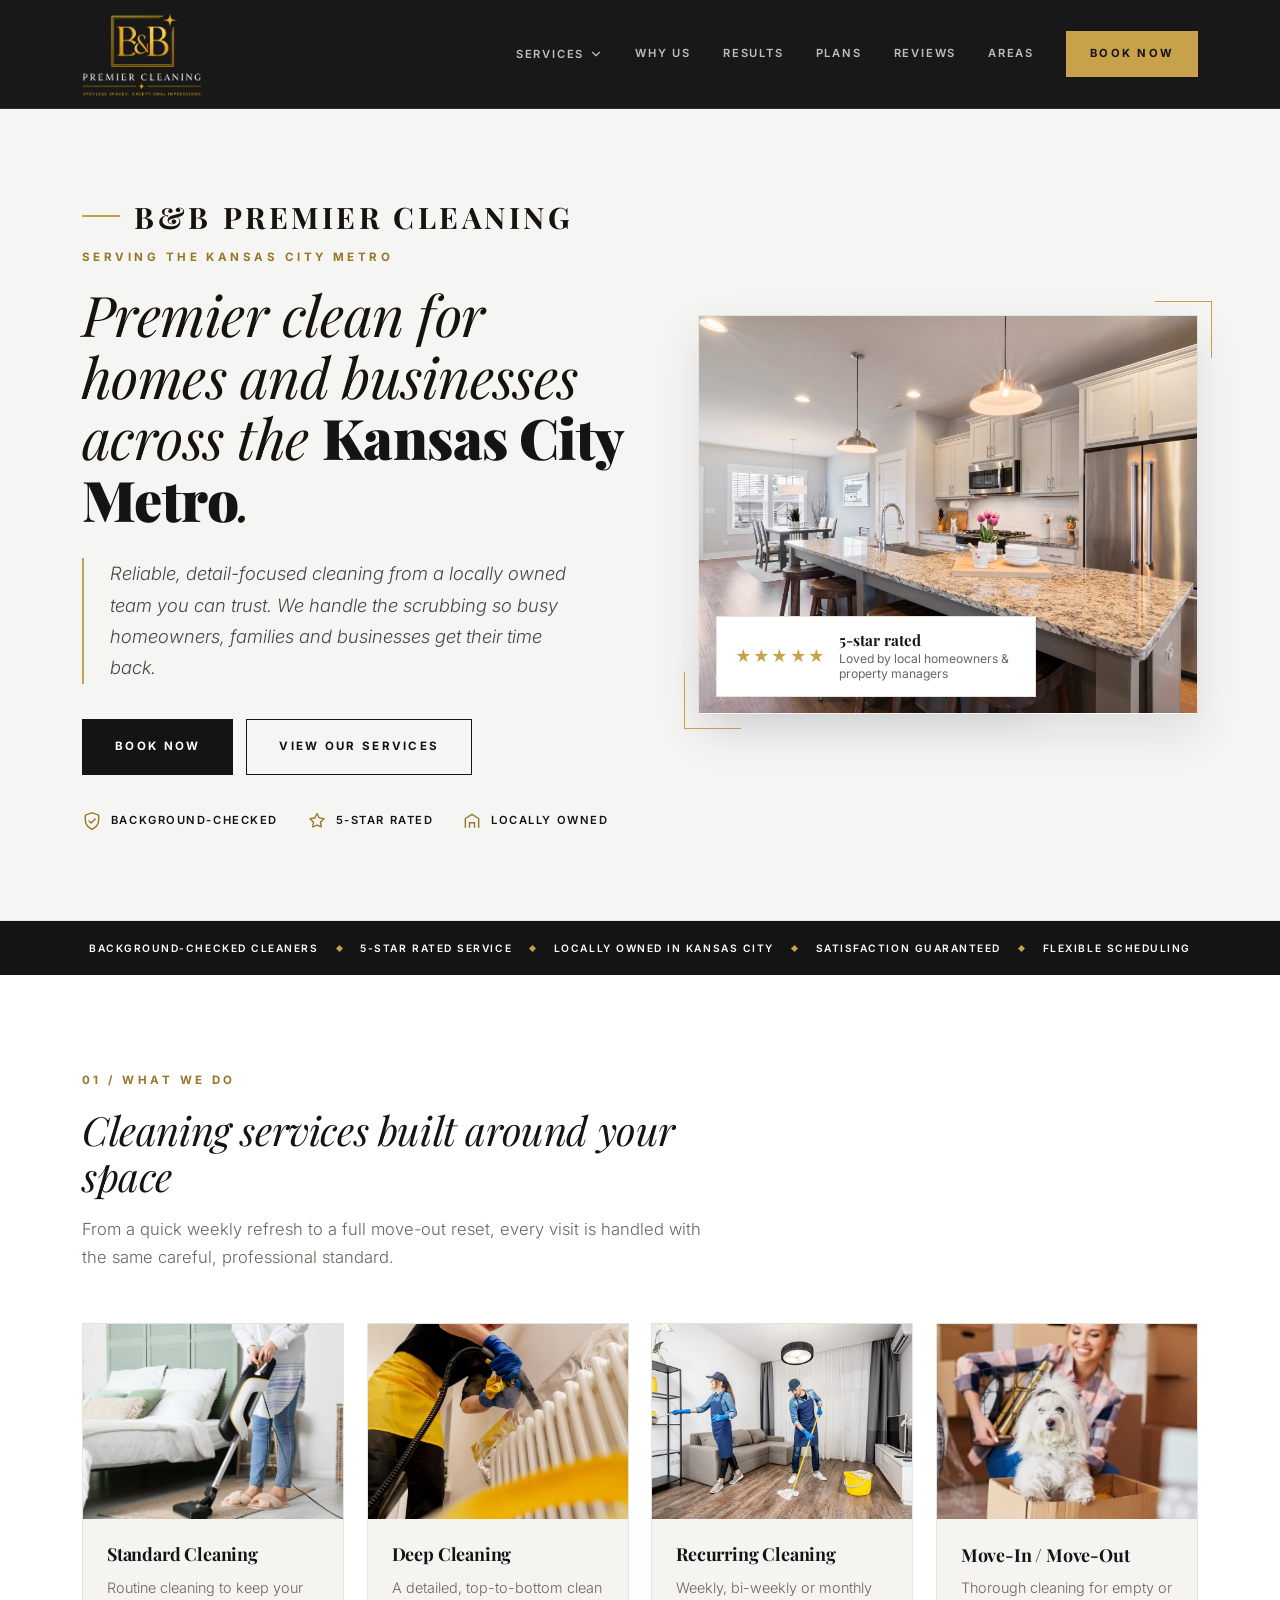
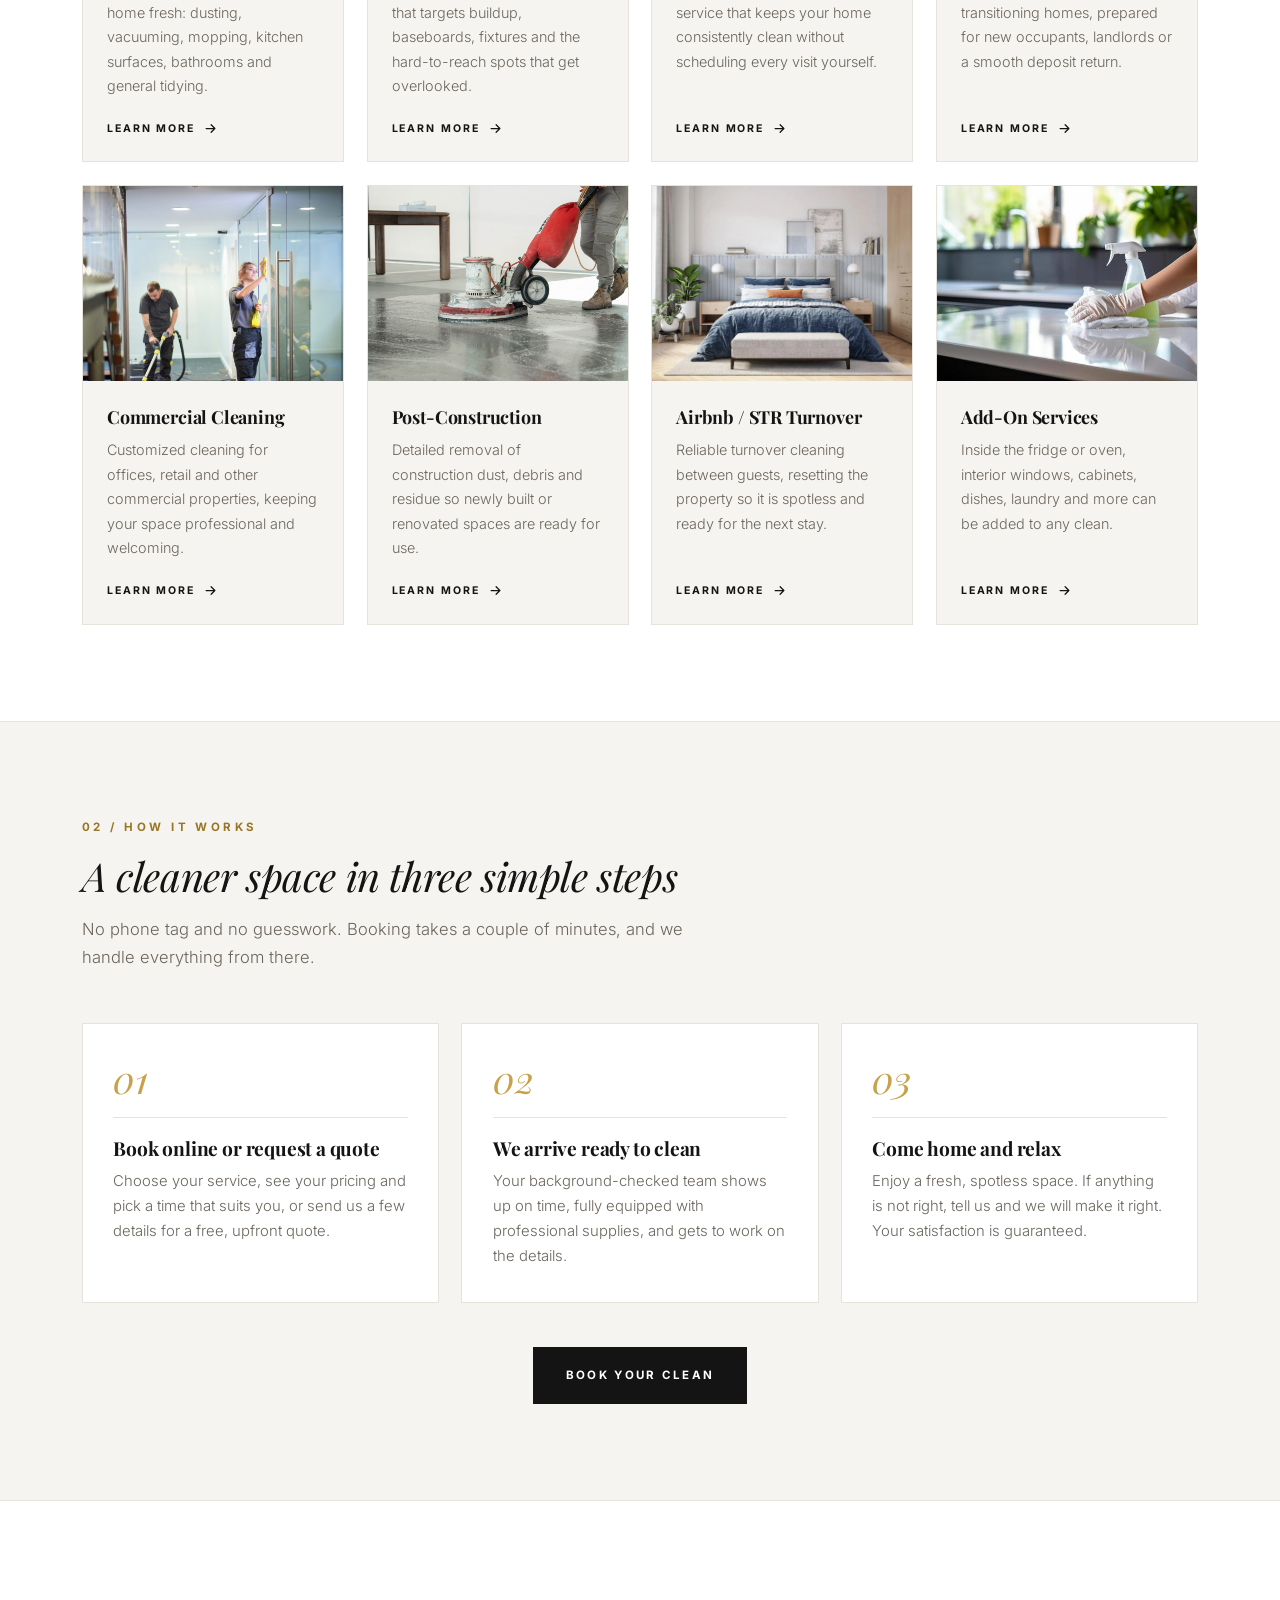
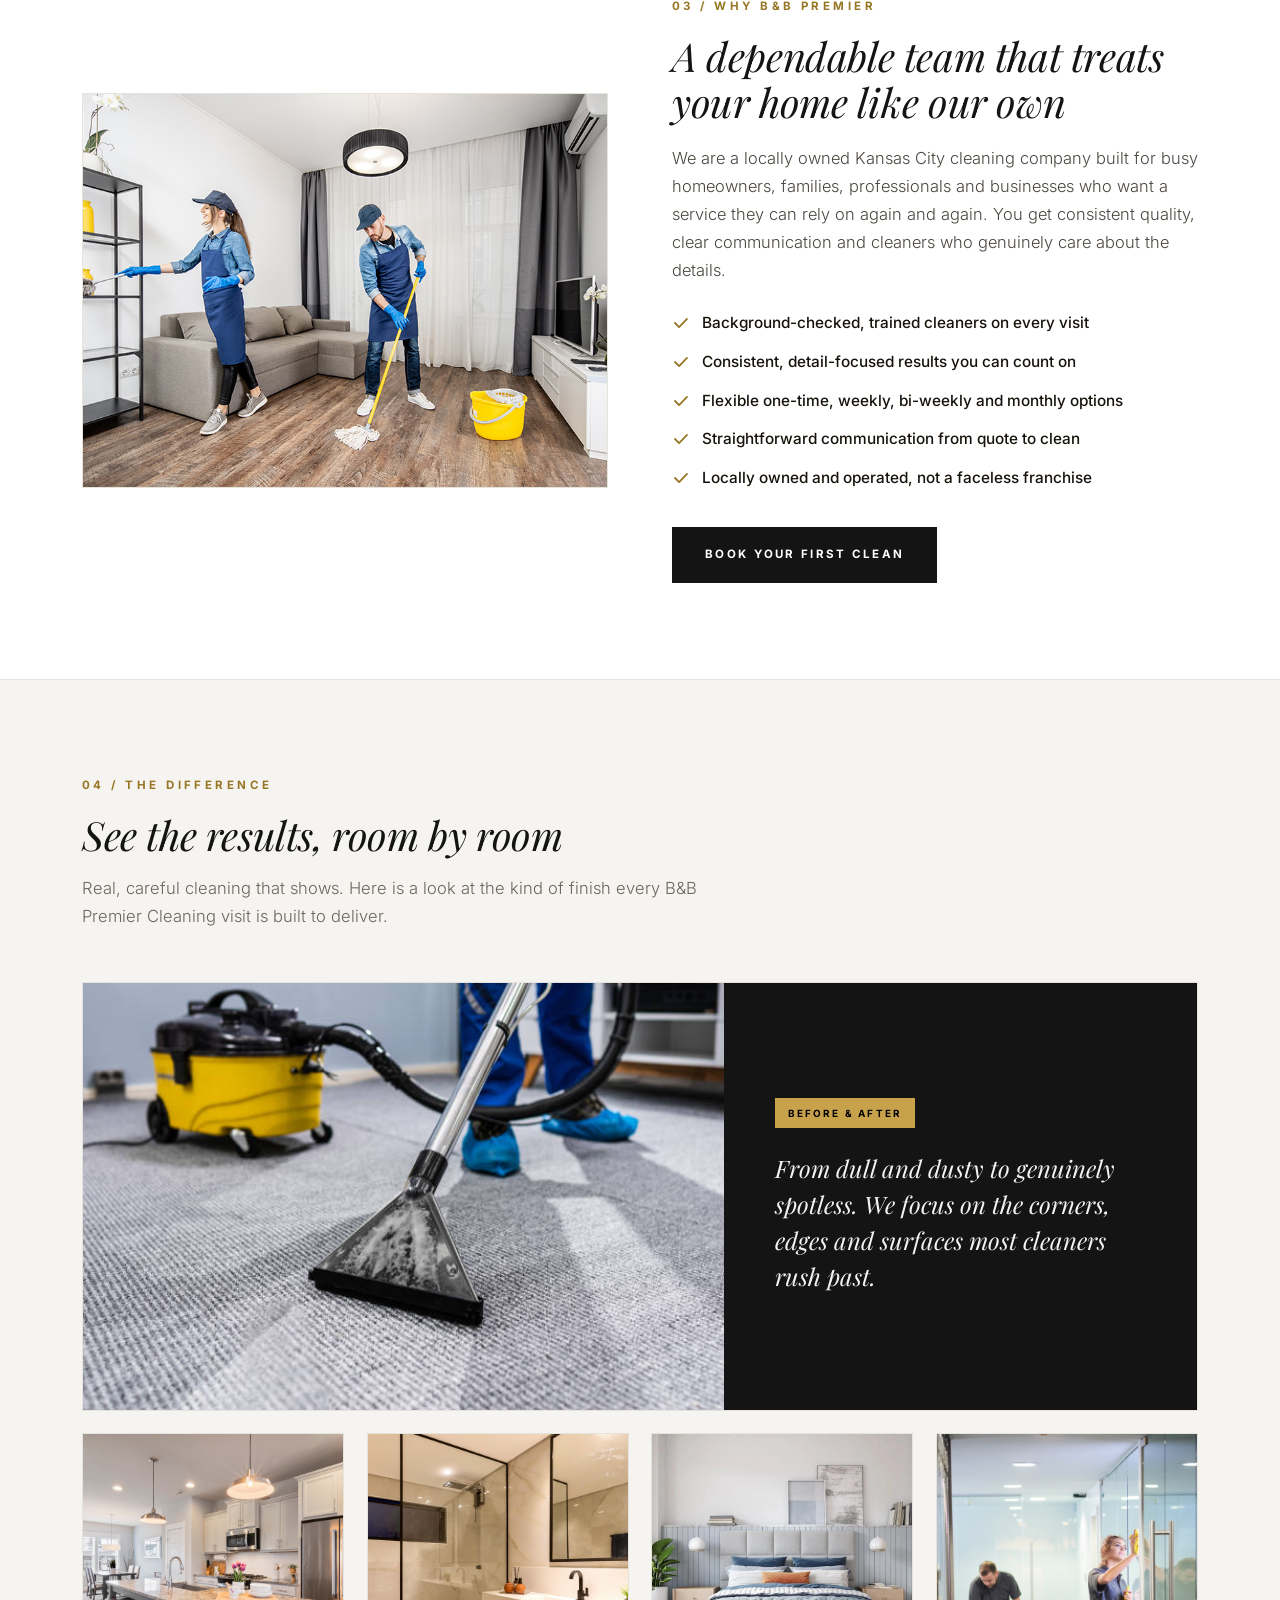
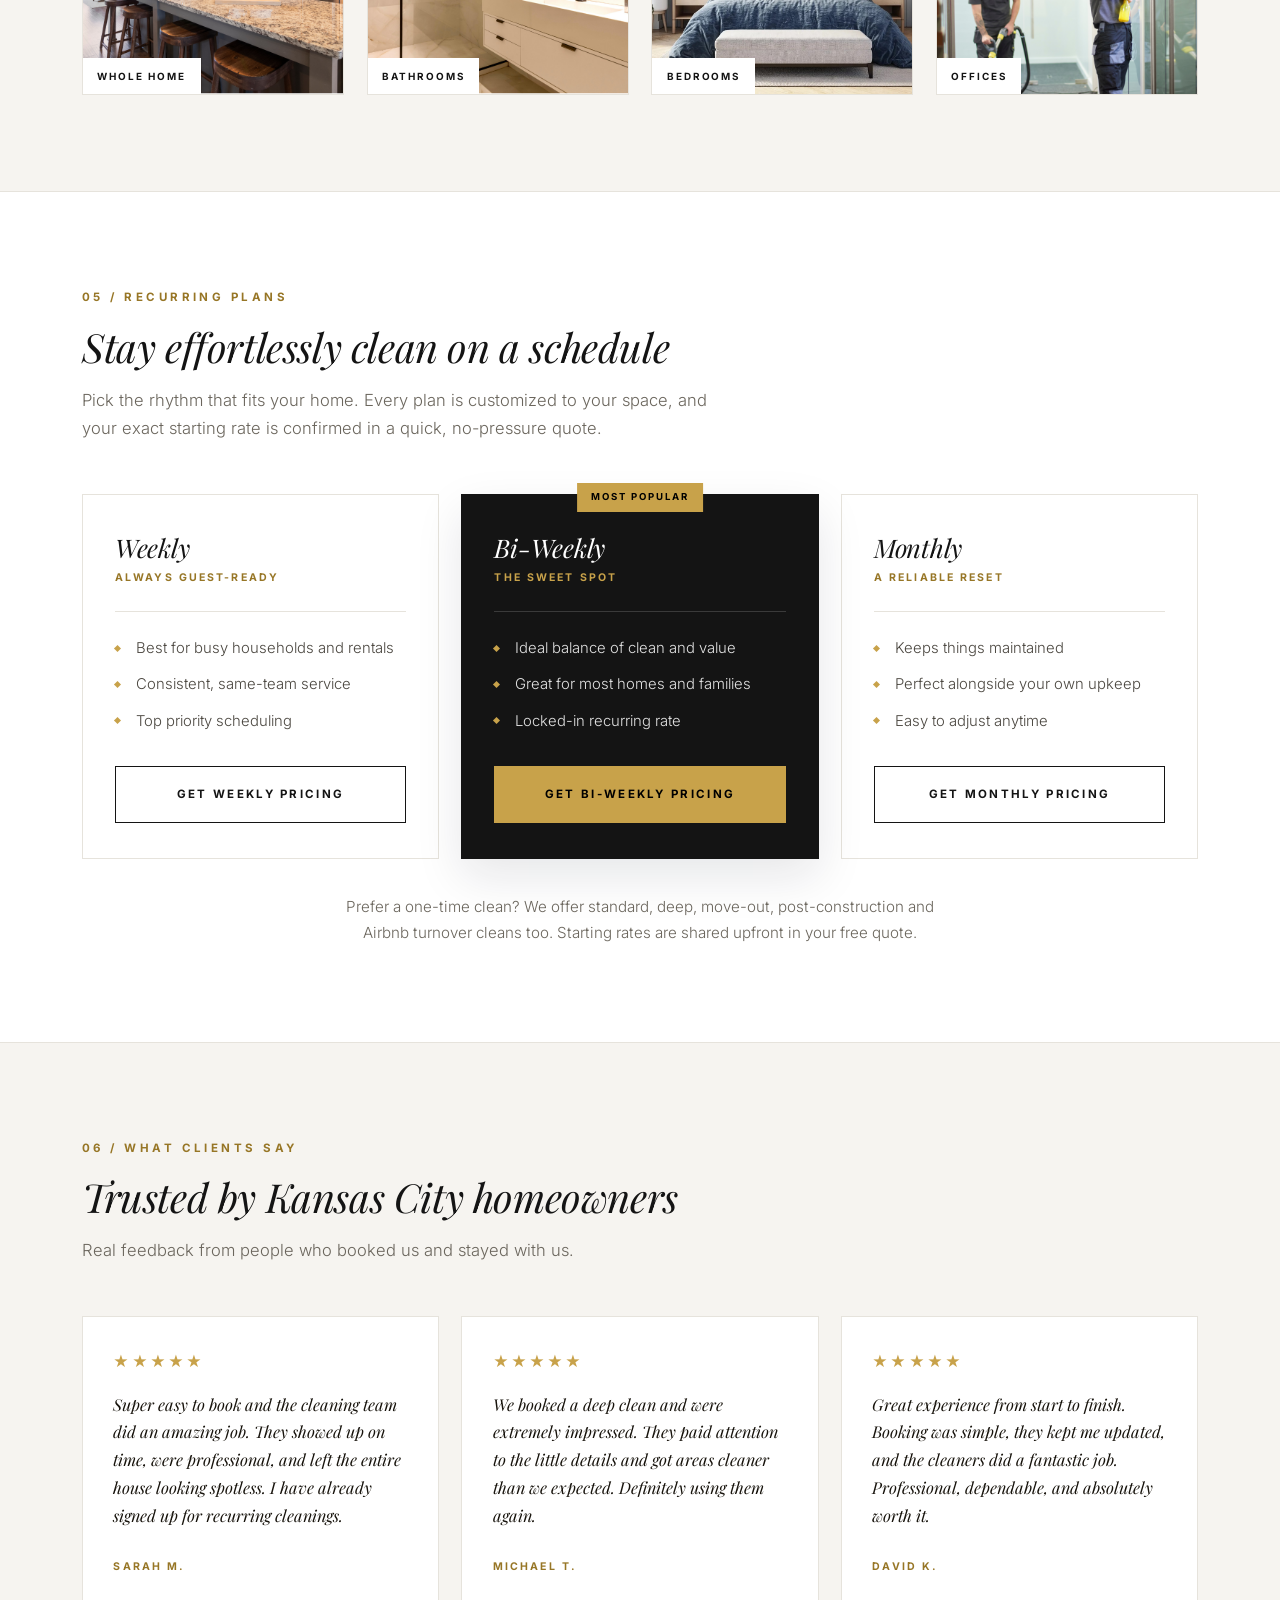
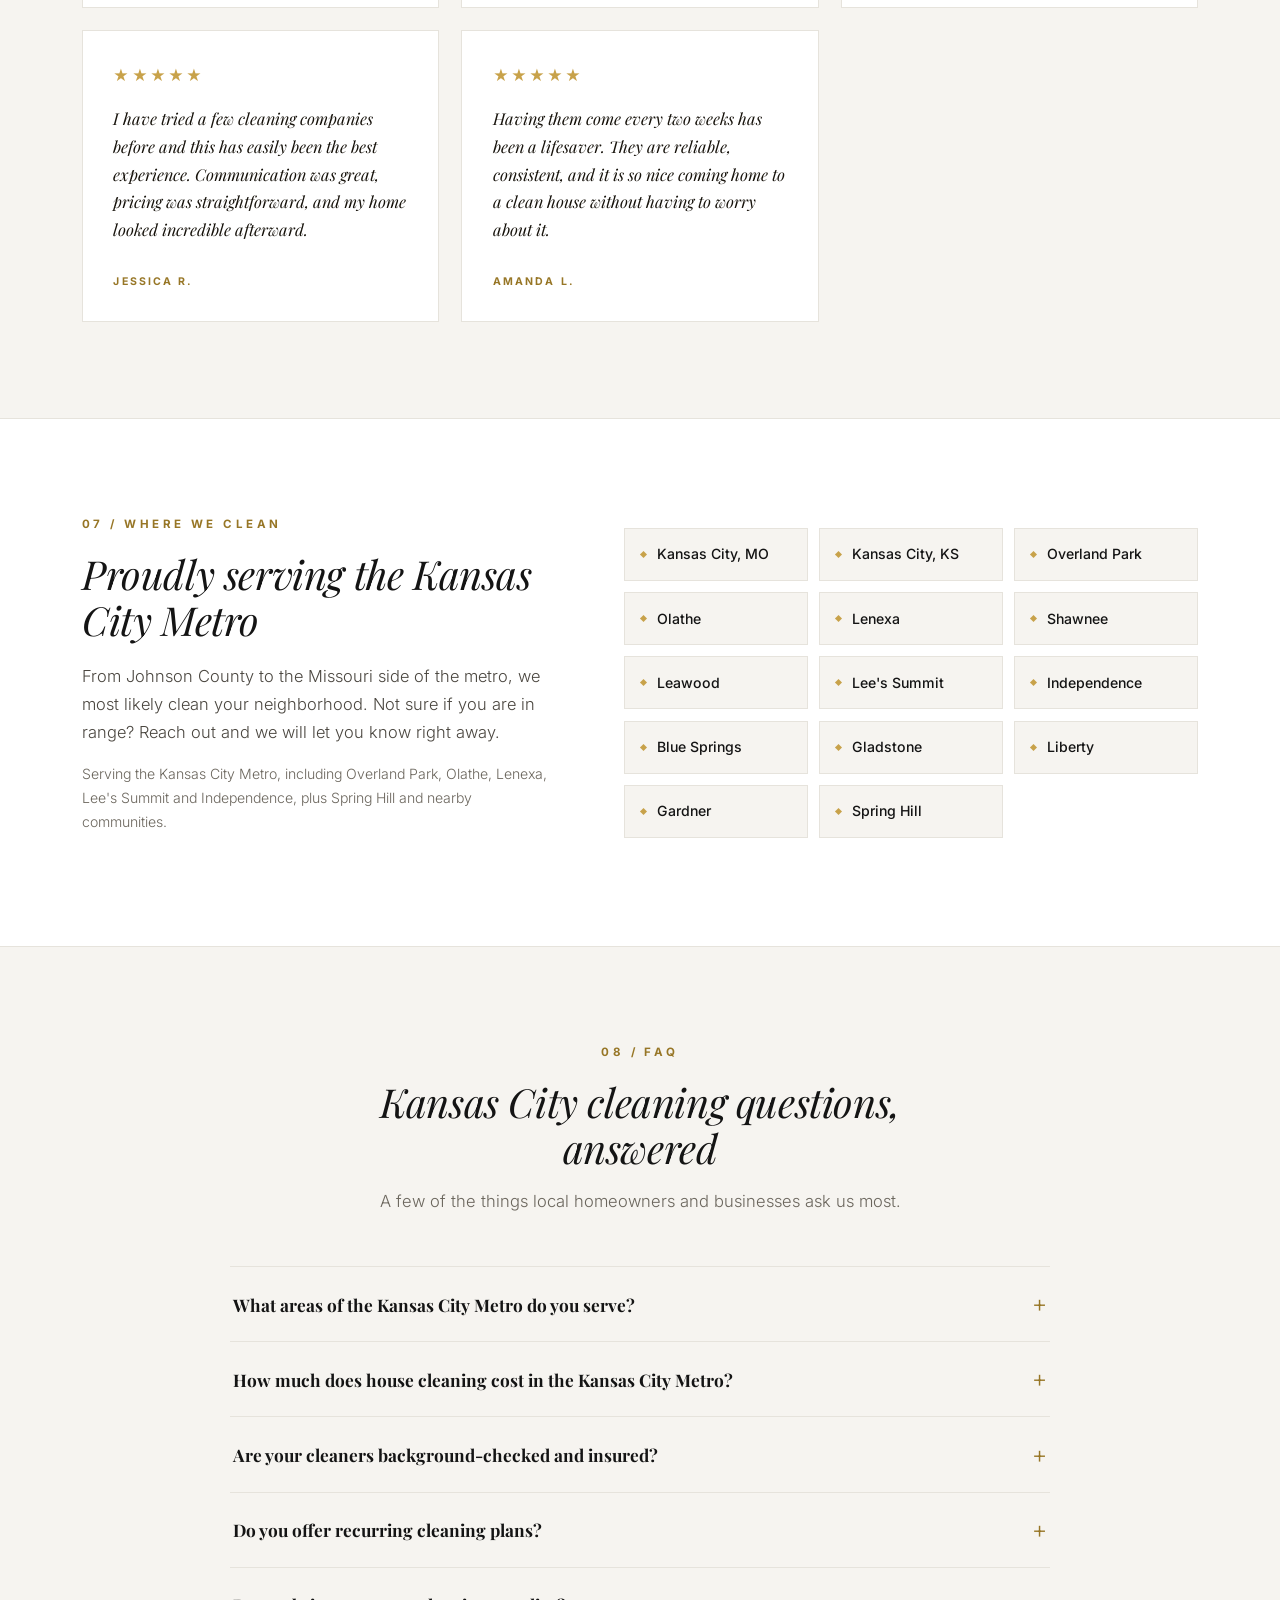
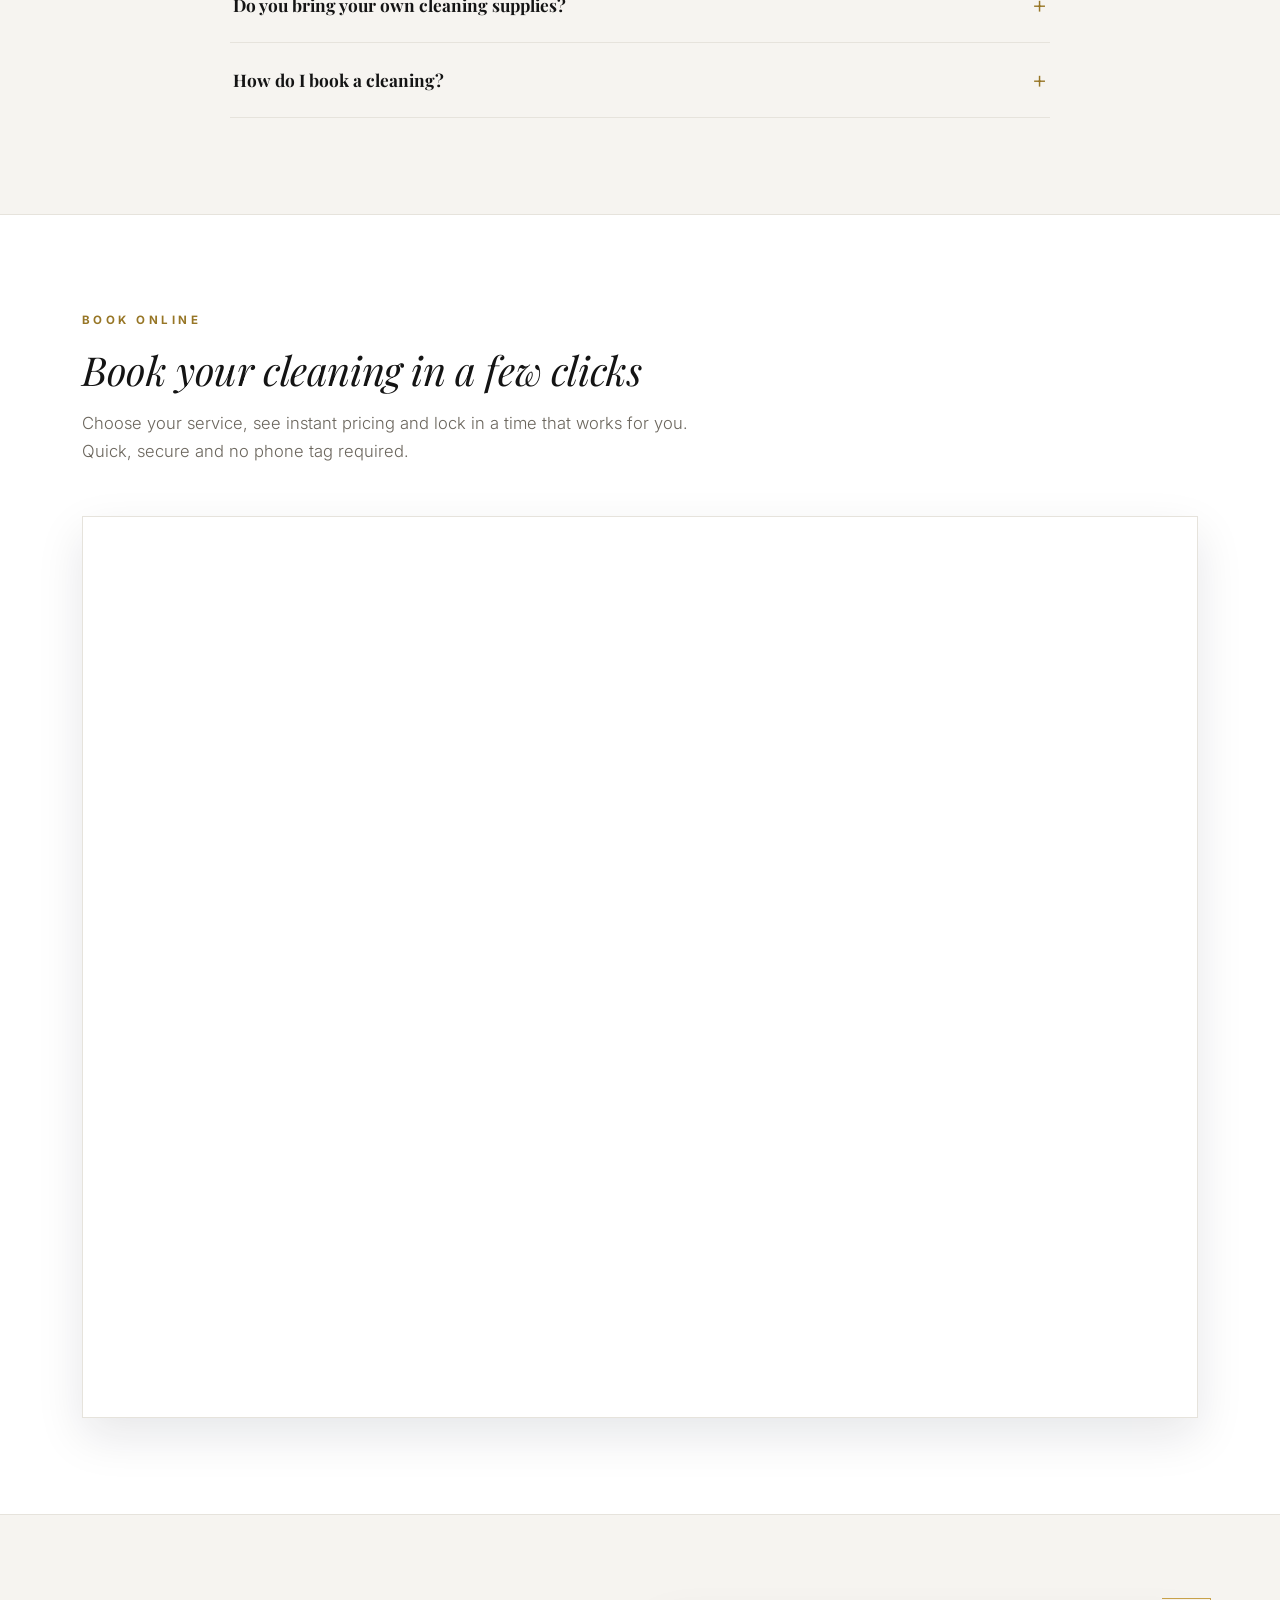
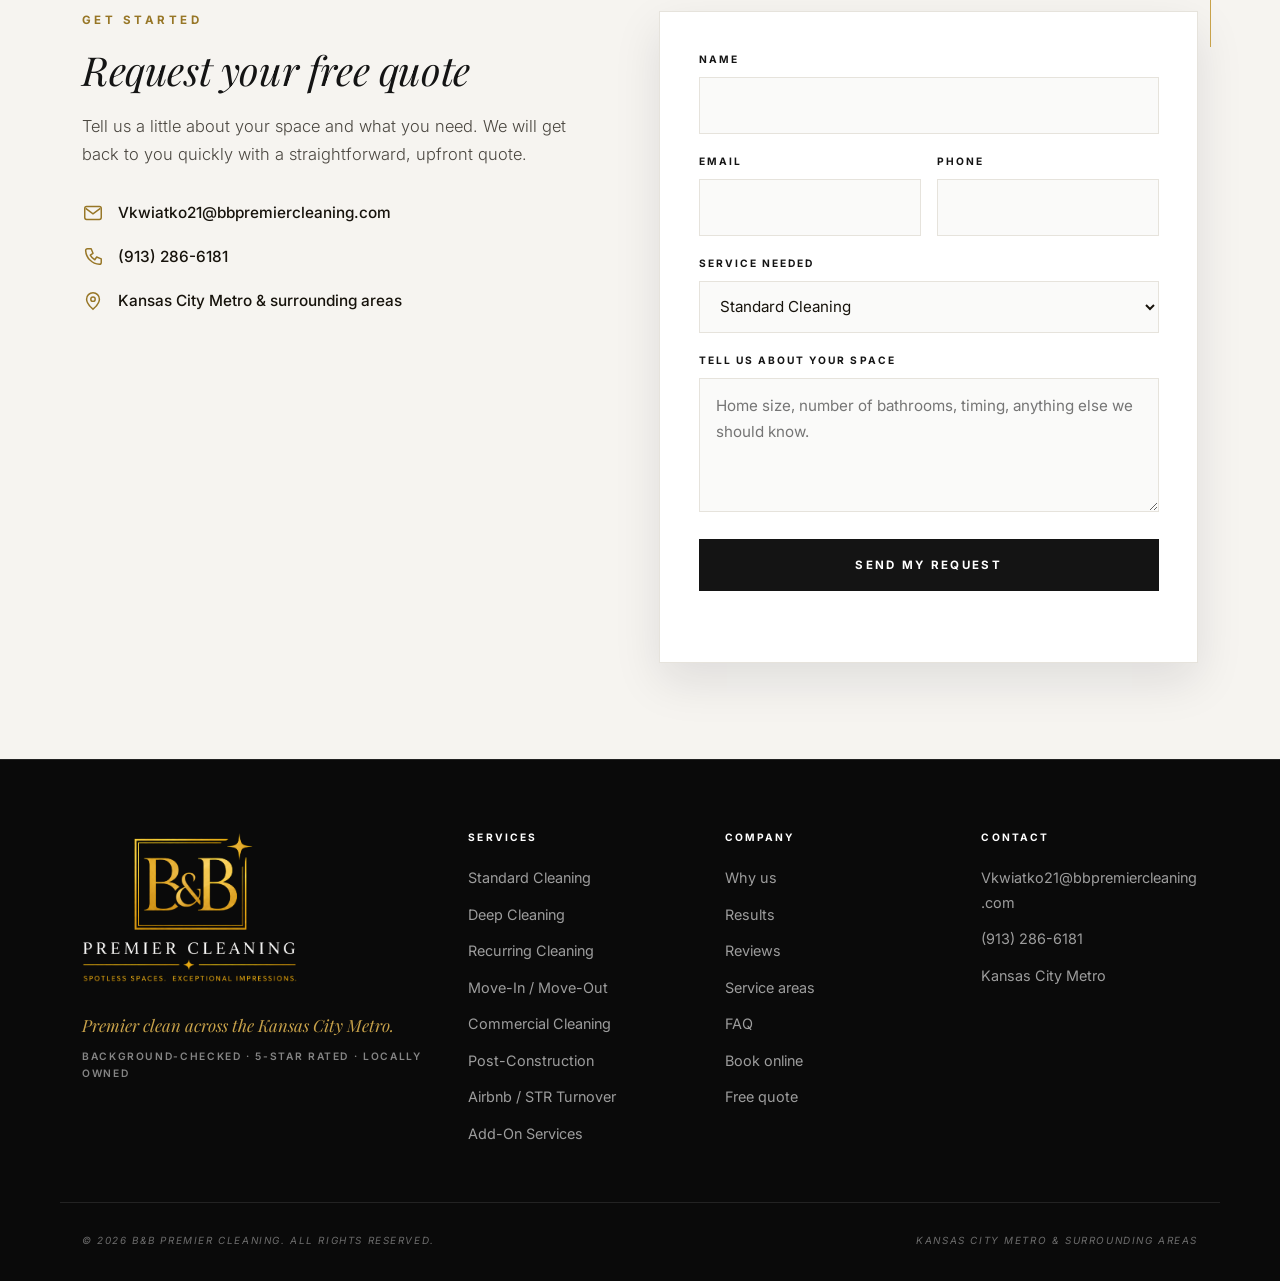
==== commit e6e77823: "Restore Kansas City Metro wording and service area" ====
--- a/index.html
+++ b/index.html
@@ -5,9 +5,9 @@
   <meta name="viewport" content="width=device-width, initial-scale=1.0" />
 
   <!-- Primary SEO -->
-  <title>House Cleaning in Kansas | B&amp;B Premier Cleaning</title>
-  <meta name="description" content="B&amp;B Premier Cleaning provides reliable house cleaning, deep cleaning, recurring, move-out and commercial cleaning across Kansas. Background-checked, 5-star rated and locally owned. Request a free quote." />
-  <meta name="keywords" content="house cleaning service Kansas, home cleaning Kansas, maid service Kansas, Overland Park house cleaning, Olathe house cleaning, deep cleaning, move out cleaning, recurring cleaning, commercial cleaning Kansas, Airbnb turnover cleaning, cleaning services near me" />
+  <title>House Cleaning in the Kansas City Metro | B&amp;B Premier Cleaning</title>
+  <meta name="description" content="B&amp;B Premier Cleaning provides reliable house cleaning, deep cleaning, recurring, move-out and commercial cleaning across the Kansas City Metro. Background-checked, 5-star rated and locally owned. Request a free quote." />
+  <meta name="keywords" content="house cleaning service Kansas City, home cleaning Kansas City Metro, maid service Kansas City, Overland Park house cleaning, Olathe house cleaning, deep cleaning, move out cleaning, recurring cleaning, commercial cleaning Kansas City, Airbnb turnover cleaning, cleaning services near me" />
   <meta name="author" content="B&amp;B Premier Cleaning" />
   <meta name="robots" content="index, follow, max-image-preview:large, max-snippet:-1, max-video-preview:-1" />
   <meta name="googlebot" content="index, follow, max-image-preview:large, max-snippet:-1, max-video-preview:-1" />
@@ -23,27 +23,27 @@
 
   <!-- Local / Geo SEO -->
   <meta name="geo.region" content="US-KS" />
-  <meta name="geo.placename" content="Kansas" />
+  <meta name="geo.placename" content="Kansas City Metro" />
   <meta name="geo.position" content="39.114200;-94.627500" />
   <meta name="ICBM" content="39.114200, -94.627500" />
 
   <!-- Open Graph -->
   <meta property="og:type" content="website" />
   <meta property="og:site_name" content="B&amp;B Premier Cleaning" />
-  <meta property="og:title" content="House Cleaning in Kansas | B&amp;B Premier Cleaning" />
-  <meta property="og:description" content="Reliable, high-quality residential and commercial cleaning across Kansas. Background-checked, 5-star rated, locally owned. Request your free quote today." />
+  <meta property="og:title" content="House Cleaning in the Kansas City Metro | B&amp;B Premier Cleaning" />
+  <meta property="og:description" content="Reliable, high-quality residential and commercial cleaning across the Kansas City Metro. Background-checked, 5-star rated, locally owned. Request your free quote today." />
   <meta property="og:url" content="https://bbpremiercleaning.com/" />
   <meta property="og:locale" content="en_US" />
   <meta property="og:image" content="https://bbpremiercleaning.com/assets/hero.png" />
   <meta property="og:image:type" content="image/png" />
   <meta property="og:image:width" content="1024" />
   <meta property="og:image:height" content="683" />
-  <meta property="og:image:alt" content="A spotless, freshly cleaned open-plan kitchen in a Kansas home." />
+  <meta property="og:image:alt" content="A spotless, freshly cleaned open-plan kitchen in a Kansas City Metro home." />
 
   <!-- Twitter -->
   <meta name="twitter:card" content="summary_large_image" />
-  <meta name="twitter:title" content="House Cleaning in Kansas | B&amp;B Premier Cleaning" />
-  <meta name="twitter:description" content="Reliable residential and commercial cleaning across Kansas. Background-checked, 5-star rated, locally owned." />
+  <meta name="twitter:title" content="House Cleaning in the Kansas City Metro | B&amp;B Premier Cleaning" />
+  <meta name="twitter:description" content="Reliable residential and commercial cleaning across the Kansas City Metro. Background-checked, 5-star rated, locally owned." />
   <meta name="twitter:image" content="https://bbpremiercleaning.com/assets/hero.png" />
 
   <!-- Icons -->
@@ -84,7 +84,7 @@
         "foundingDate": "2025",
         "currenciesAccepted": "USD",
         "paymentAccepted": "Cash, Credit Card",
-        "description": "Reliable, high-quality residential and commercial cleaning services across Kansas. Background-checked, 5-star rated and locally owned.",
+        "description": "Reliable, high-quality residential and commercial cleaning services across the Kansas City Metro. Background-checked, 5-star rated and locally owned.",
         "knowsAbout": ["House cleaning", "Deep cleaning", "Move-out cleaning", "Recurring cleaning", "Commercial cleaning", "Post-construction cleaning", "Airbnb turnover cleaning", "Maid service"],
         "address": {
           "@type": "PostalAddress",
@@ -103,13 +103,19 @@
           "geoRadius": 60000
         },
         "areaServed": [
-          { "@type": "State", "name": "Kansas" },
+          { "@type": "AdministrativeArea", "name": "Kansas City Metropolitan Area", "sameAs": "https://en.wikipedia.org/wiki/Kansas_City_metropolitan_area" },
+          { "@type": "City", "name": "Kansas City, Missouri" },
           { "@type": "City", "name": "Kansas City, Kansas" },
           { "@type": "City", "name": "Overland Park" },
           { "@type": "City", "name": "Olathe" },
           { "@type": "City", "name": "Lenexa" },
           { "@type": "City", "name": "Shawnee" },
           { "@type": "City", "name": "Leawood" },
+          { "@type": "City", "name": "Lee's Summit" },
+          { "@type": "City", "name": "Independence" },
+          { "@type": "City", "name": "Blue Springs" },
+          { "@type": "City", "name": "Gladstone" },
+          { "@type": "City", "name": "Liberty" },
           { "@type": "City", "name": "Gardner" },
           { "@type": "City", "name": "Spring Hill" }
         ],
@@ -153,12 +159,12 @@
     "mainEntity": [
       {
         "@type": "Question",
-        "name": "What areas of Kansas do you serve?",
-        "acceptedAnswer": { "@type": "Answer", "text": "We serve Kansas, including Kansas City, Overland Park, Olathe, Lenexa, Shawnee, Leawood, Gardner and Spring Hill. Not sure if you are in range? Reach out and we will confirm right away." }
+        "name": "What areas of the Kansas City Metro do you serve?",
+        "acceptedAnswer": { "@type": "Answer", "text": "We serve the Kansas City Metro on both sides of the state line, including Kansas City, Overland Park, Olathe, Lenexa, Shawnee, Leawood, Lee's Summit, Independence, Blue Springs, Gladstone, Liberty, Gardner and Spring Hill. Not sure if you are in range? Reach out and we will confirm right away." }
       },
       {
         "@type": "Question",
-        "name": "How much does house cleaning cost in Kansas?",
+        "name": "How much does house cleaning cost in the Kansas City Metro?",
         "acceptedAnswer": { "@type": "Answer", "text": "Every home is different, so your price depends on the size of your space, its condition and how often you would like service. We provide a straightforward, upfront quote before we start, and recurring plans come with locked-in rates. Request a free quote to see your starting price." }
       },
       {
@@ -198,7 +204,7 @@
           <img class="brand-emblem" src="assets/logo-emblem.png" width="615" height="507" alt="" />
           <span class="bs-name">Premier Cleaning</span>
           <span class="bs-sub">Residential &amp; Commercial Cleaning</span>
-          <span class="bs-area">Serving Kansas</span>
+          <span class="bs-area">Serving the Kansas City Metro</span>
         </span>
       </a>
 
@@ -242,8 +248,8 @@
       <div class="wrap hero-grid">
         <div class="hero-copy">
           <p class="hero-brand"><span class="hb-title"><span class="hb-mark">B&amp;B</span> <span class="hb-name">Premier Cleaning</span></span><span class="hb-sub">Residential &amp; Commercial Cleaning</span></p>
-          <p class="eyebrow">Serving Kansas</p>
-          <h1>Premier clean for homes and businesses across <span class="hl">Kansas</span>.</h1>
+          <p class="eyebrow">Serving the Kansas City Metro</p>
+          <h1>Premier clean for homes and businesses across the <span class="hl">Kansas City Metro</span>.</h1>
           <p class="lead">Reliable, detail-focused cleaning from a locally owned team you can trust. We handle the scrubbing so busy homeowners, families and businesses get their time back.</p>
           <div class="hero-actions">
             <a class="btn btn-primary" href="#book">Book now</a>
@@ -267,7 +273,7 @@
 
         <div class="hero-media">
           <div class="hero-media-frame">
-            <img src="assets/hero.png" width="1024" height="683" alt="A spotless, freshly cleaned open-plan kitchen in a Kansas home" fetchpriority="high" />
+            <img src="assets/hero.png" width="1024" height="683" alt="A spotless, freshly cleaned open-plan kitchen in a Kansas City Metro home" fetchpriority="high" />
           </div>
           <div class="hero-badge">
             <span class="hero-badge-stars" aria-hidden="true">★★★★★</span>
@@ -287,7 +293,7 @@
         <span class="dot" aria-hidden="true"></span>
         <span>5-Star Rated Service</span>
         <span class="dot" aria-hidden="true"></span>
-        <span>Locally Owned in Kansas</span>
+        <span>Locally Owned in Kansas City</span>
         <span class="dot" aria-hidden="true"></span>
         <span>Satisfaction Guaranteed</span>
         <span class="dot" aria-hidden="true"></span>
@@ -409,7 +415,7 @@
         <div class="why-copy">
           <p class="eyebrow">03 / Why B&amp;B Premier</p>
           <h2>A dependable team that treats your home like our own</h2>
-          <p>We are a locally owned Kansas cleaning company built for busy homeowners, families, professionals and businesses who want a service they can rely on again and again. You get consistent quality, clear communication and cleaners who genuinely care about the details.</p>
+          <p>We are a locally owned Kansas City cleaning company built for busy homeowners, families, professionals and businesses who want a service they can rely on again and again. You get consistent quality, clear communication and cleaners who genuinely care about the details.</p>
           <ul class="checks">
             <li>Background-checked, trained cleaners on every visit</li>
             <li>Consistent, detail-focused results you can count on</li>
@@ -441,7 +447,7 @@
         </div>
 
         <div class="gallery">
-          <figure><img src="assets/gallery-home.png" width="1024" height="683" alt="A spotless open-plan kitchen and living area in a Kansas home" loading="lazy" /><figcaption>Whole home</figcaption></figure>
+          <figure><img src="assets/gallery-home.png" width="1024" height="683" alt="A spotless open-plan kitchen and living area in a Kansas City Metro home" loading="lazy" /><figcaption>Whole home</figcaption></figure>
           <figure><img src="assets/gallery-bath.png" width="1024" height="683" alt="A sparkling clean bathroom with a glass shower and clear counters" loading="lazy" /><figcaption>Bathrooms</figcaption></figure>
           <figure><img src="assets/gallery-bed.jpg" width="1024" height="683" alt="A freshly cleaned, neatly made bedroom with natural light" loading="lazy" /><figcaption>Bedrooms</figcaption></figure>
           <figure><img src="assets/gallery-office.png" width="1024" height="683" alt="A commercial cleaning team detailing a modern office space" loading="lazy" /><figcaption>Offices</figcaption></figure>
@@ -502,7 +508,7 @@
       <div class="wrap">
         <header class="section-head">
           <p class="eyebrow">06 / What clients say</p>
-          <h2>Trusted by Kansas homeowners</h2>
+          <h2>Trusted by Kansas City homeowners</h2>
           <p class="section-sub">Real feedback from people who booked us and stayed with us.</p>
         </header>
 
@@ -545,17 +551,23 @@
       <div class="wrap areas-grid">
         <div class="areas-copy">
           <p class="eyebrow">07 / Where we clean</p>
-          <h2>Proudly serving Kansas</h2>
-          <p>From Johnson County to Wyandotte County and nearby communities, we most likely clean your neighborhood. Not sure if you are in range? Reach out and we will let you know right away.</p>
-          <p class="areas-zips">Serving Kansas, including Kansas City, Overland Park, Olathe, Lenexa, Shawnee and Leawood, plus Gardner, Spring Hill and nearby communities.</p>
+          <h2>Proudly serving the Kansas City Metro</h2>
+          <p>From Johnson County to the Missouri side of the metro, we most likely clean your neighborhood. Not sure if you are in range? Reach out and we will let you know right away.</p>
+          <p class="areas-zips">Serving the Kansas City Metro, including Overland Park, Olathe, Lenexa, Lee's Summit and Independence, plus Spring Hill and nearby communities.</p>
         </div>
         <ul class="areas-list">
+          <li>Kansas City, MO</li>
           <li>Kansas City, KS</li>
           <li>Overland Park</li>
           <li>Olathe</li>
           <li>Lenexa</li>
           <li>Shawnee</li>
           <li>Leawood</li>
+          <li>Lee's Summit</li>
+          <li>Independence</li>
+          <li>Blue Springs</li>
+          <li>Gladstone</li>
+          <li>Liberty</li>
           <li>Gardner</li>
           <li>Spring Hill</li>
         </ul>
@@ -567,16 +579,16 @@
       <div class="wrap">
         <header class="section-head">
           <p class="eyebrow">08 / FAQ</p>
-          <h2>Kansas cleaning questions, answered</h2>
+          <h2>Kansas City cleaning questions, answered</h2>
           <p class="section-sub">A few of the things local homeowners and businesses ask us most.</p>
         </header>
         <div class="faq-list">
           <details class="faq-item">
-            <summary>What areas of Kansas do you serve?</summary>
-            <div class="faq-a"><p>We serve Kansas, including Kansas City, Overland Park, Olathe, Lenexa, Shawnee, Leawood, Gardner and Spring Hill. Not sure if you are in range? Reach out and we will confirm right away.</p></div>
+            <summary>What areas of the Kansas City Metro do you serve?</summary>
+            <div class="faq-a"><p>We serve the Kansas City Metro on both sides of the state line, including Kansas City, Overland Park, Olathe, Lenexa, Shawnee, Leawood, Lee's Summit, Independence, Blue Springs, Gladstone, Liberty, Gardner and Spring Hill. Not sure if you are in range? Reach out and we will confirm right away.</p></div>
           </details>
           <details class="faq-item">
-            <summary>How much does house cleaning cost in Kansas?</summary>
+            <summary>How much does house cleaning cost in the Kansas City Metro?</summary>
             <div class="faq-a"><p>Every home is different, so your price depends on the size of your space, its condition and how often you would like service. We provide a straightforward, upfront quote before we start, and recurring plans come with locked-in rates. Request a free quote to see your starting price.</p></div>
           </details>
           <details class="faq-item">
@@ -641,7 +653,7 @@
             </li>
             <li>
               <svg viewBox="0 0 24 24" aria-hidden="true"><path d="M12 21s7-6.3 7-11a7 7 0 1 0-14 0c0 4.7 7 11 7 11z" fill="none" stroke="currentColor" stroke-width="1.6"/><circle cx="12" cy="10" r="2.4" fill="none" stroke="currentColor" stroke-width="1.6"/></svg>
-              Kansas &amp; surrounding areas
+              Kansas City Metro &amp; surrounding areas
             </li>
           </ul>
         </div>
@@ -695,7 +707,7 @@
         <a class="brand brand-light" href="#top" aria-label="B&amp;B Premier Cleaning home">
           <img class="brand-logo" src="assets/logo-tight.png" width="1101" height="769" alt="B&amp;B Premier Cleaning logo" />
         </a>
-        <p class="footer-slogan">Premier clean across Kansas.</p>
+        <p class="footer-slogan">Premier clean across the Kansas City Metro.</p>
         <p class="footer-badges">Background-checked &middot; 5-star rated &middot; Locally owned</p>
       </div>
 
@@ -731,13 +743,13 @@
         <ul>
           <li><a href="mailto:Vkwiatko21@bbpremiercleaning.com">Vkwiatko21@bbpremiercleaning.com</a></li>
           <li><a href="tel:+19132866181">(913) 286-6181</a></li>
-          <li>Kansas</li>
+          <li>Kansas City Metro</li>
         </ul>
       </div>
     </div>
     <div class="wrap footer-bottom">
       <p>&copy; <span id="year">2026</span> B&amp;B Premier Cleaning. All rights reserved.</p>
-      <p>Kansas &amp; surrounding areas</p>
+      <p>Kansas City Metro &amp; surrounding areas</p>
     </div>
   </footer>
 
